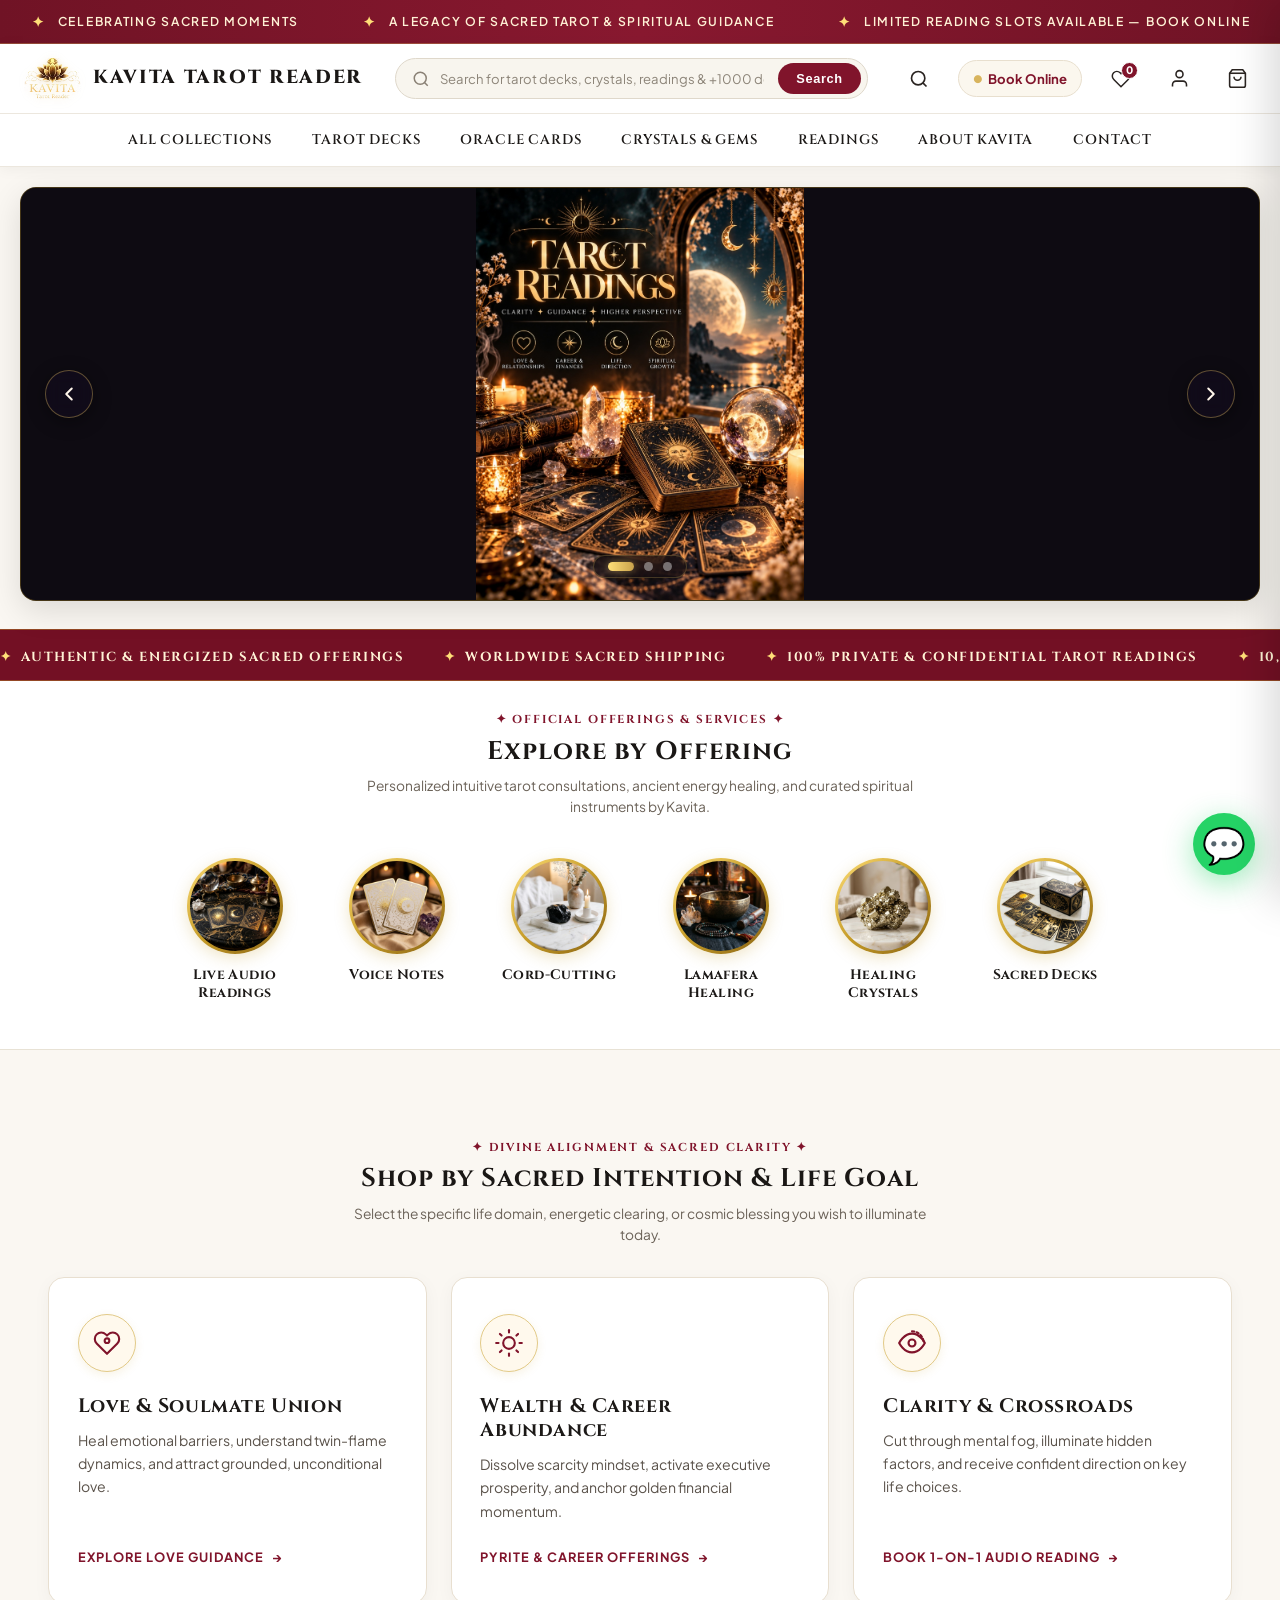
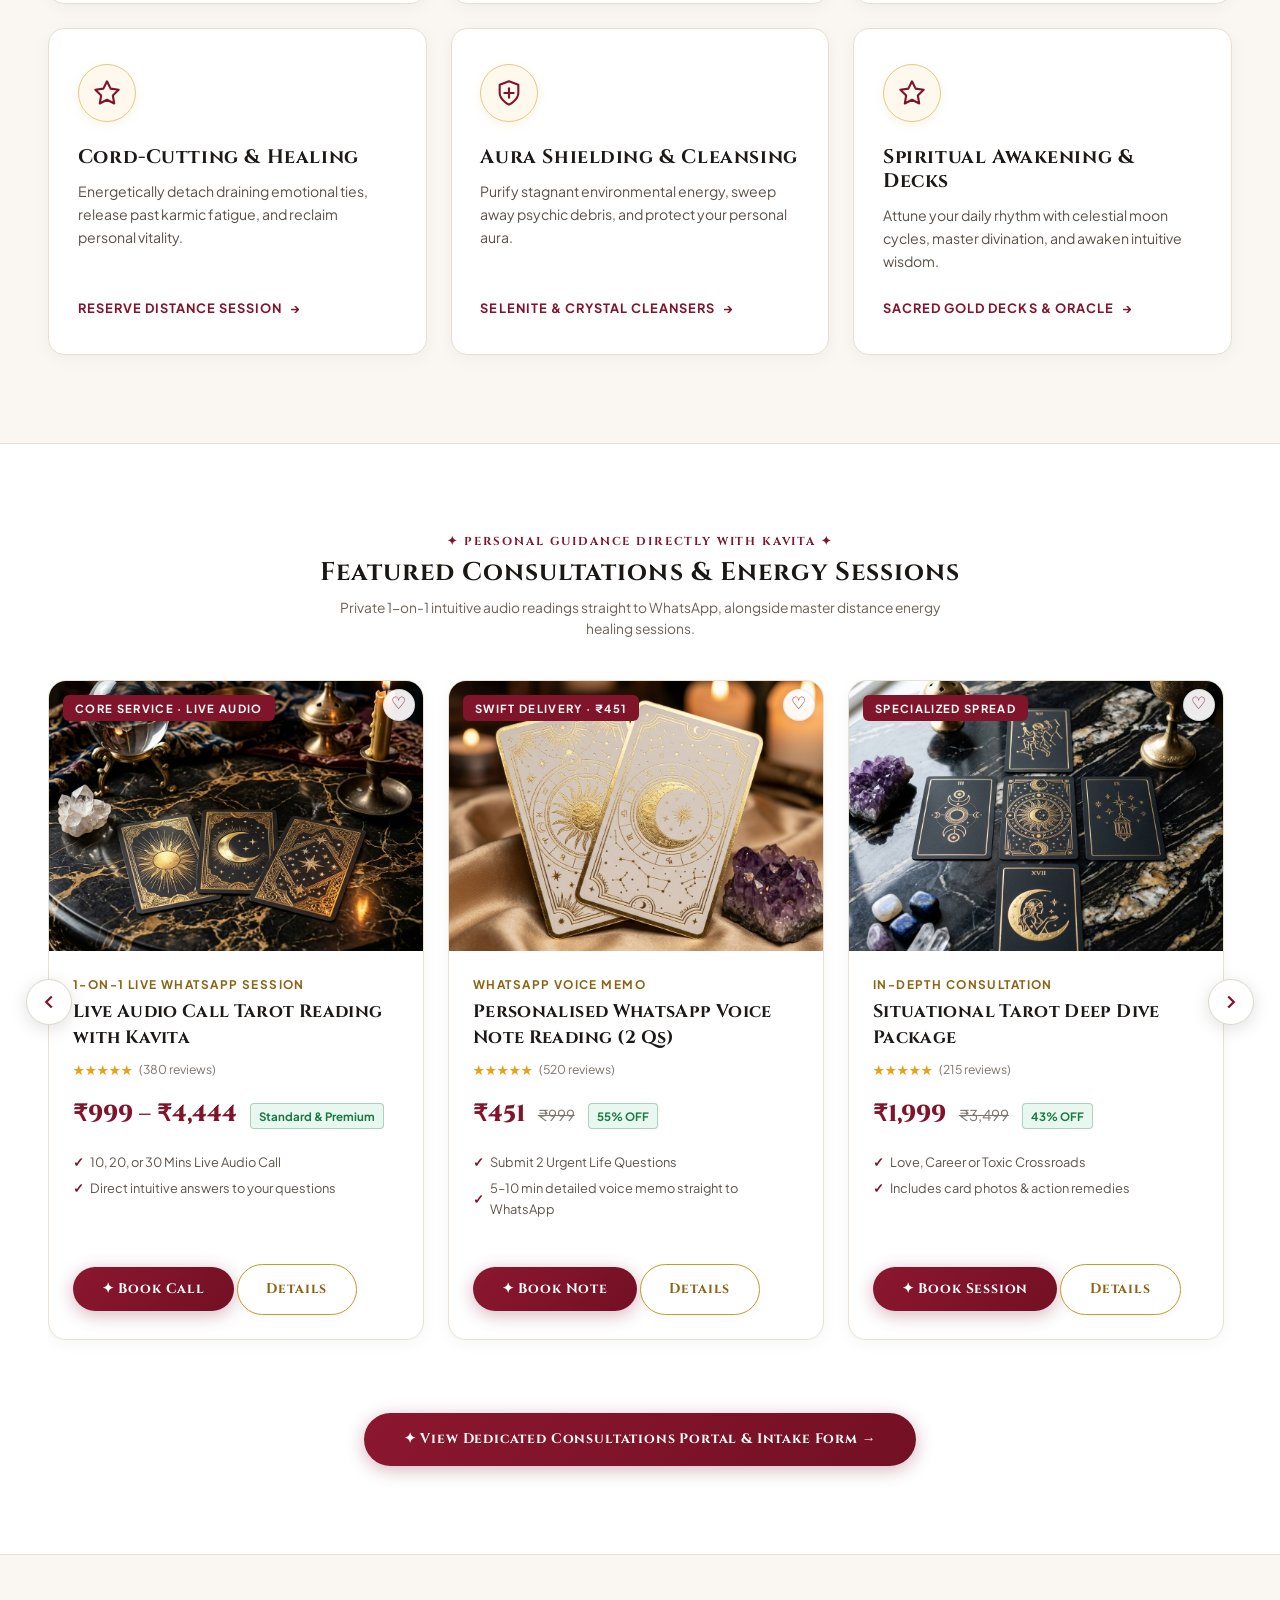
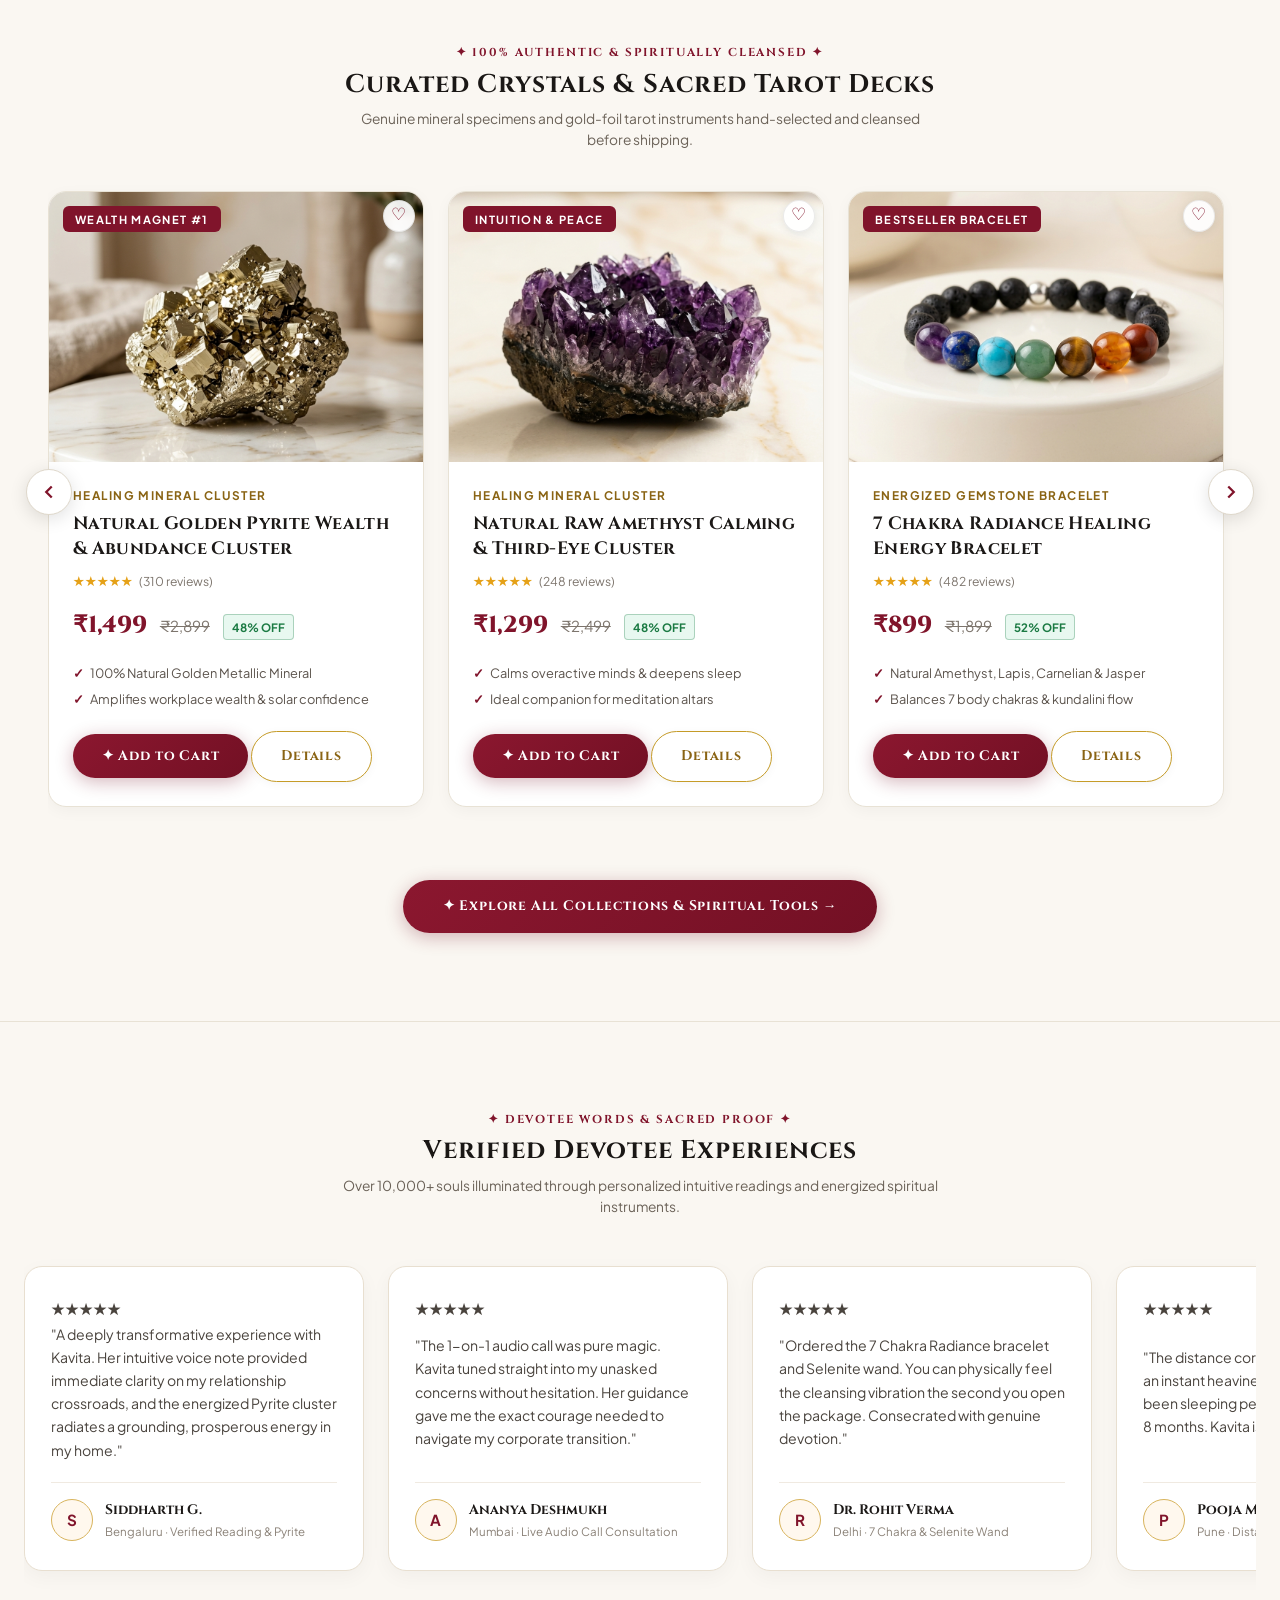
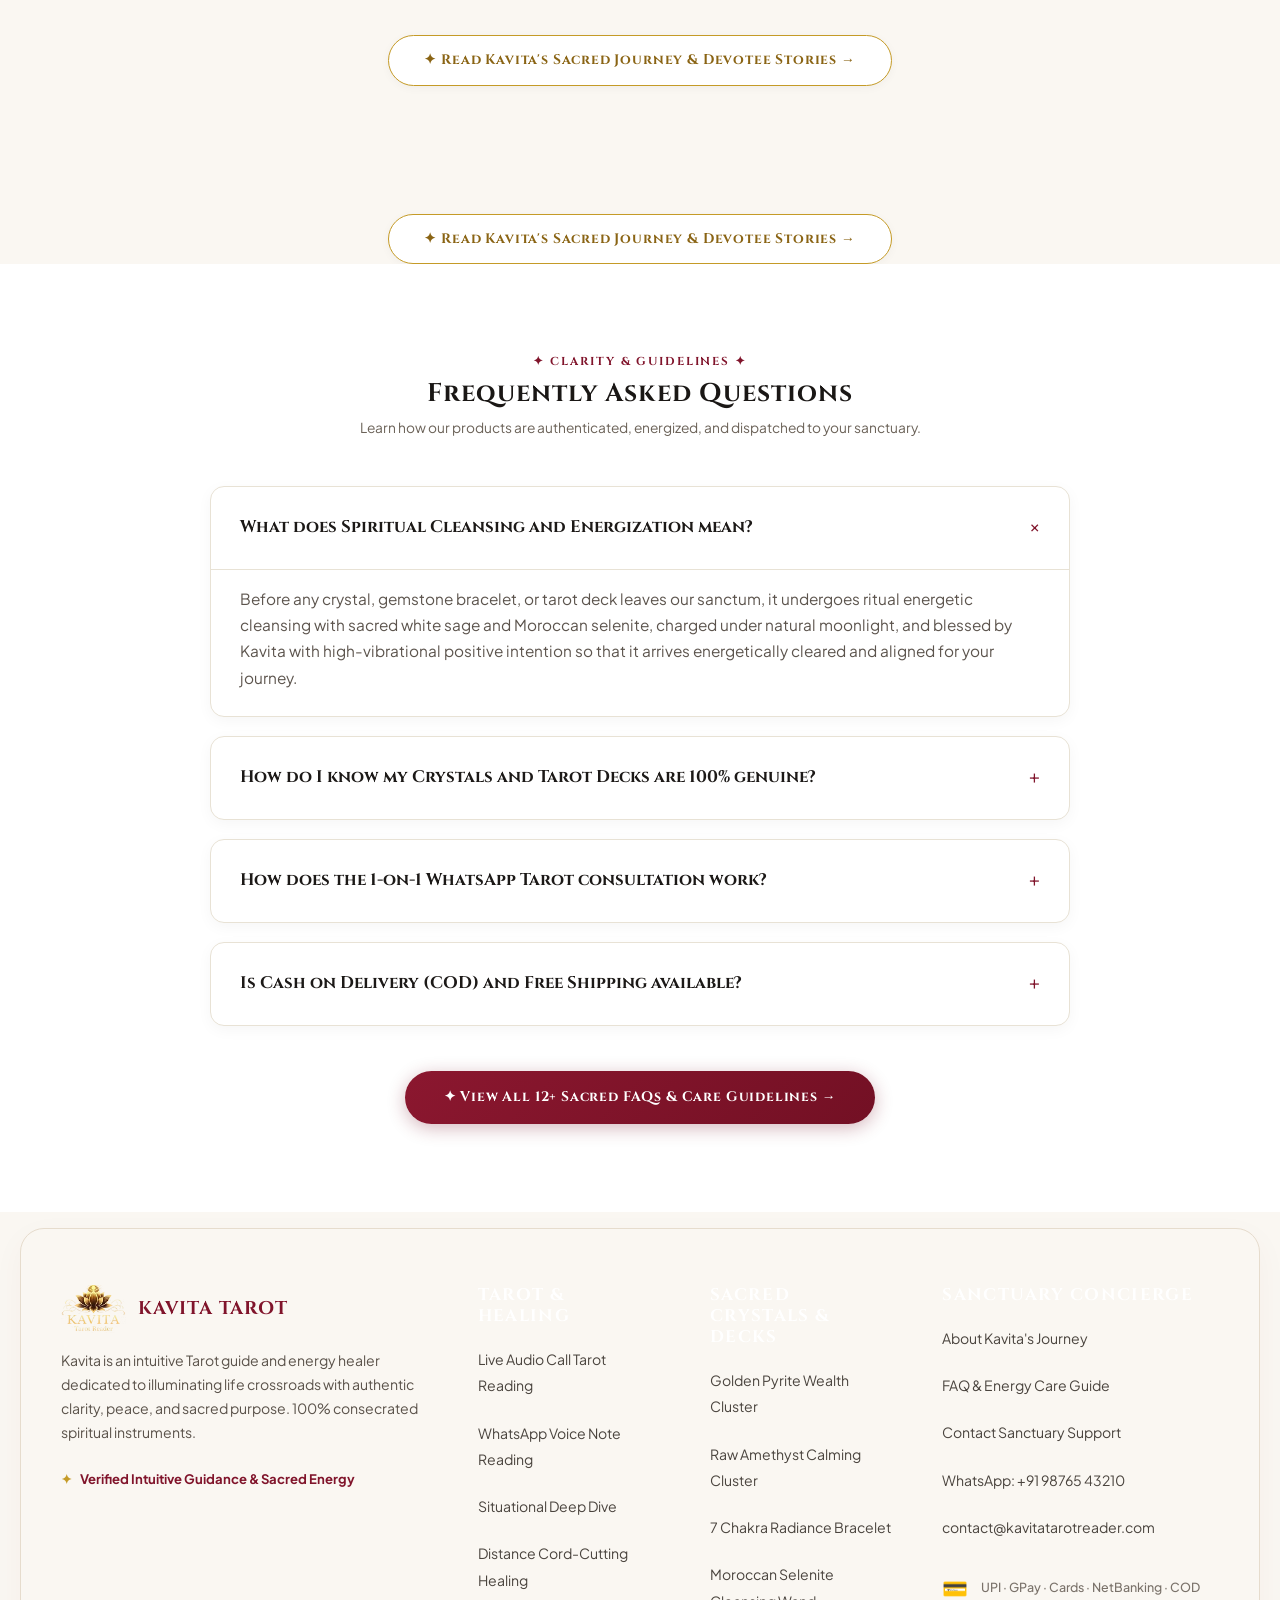
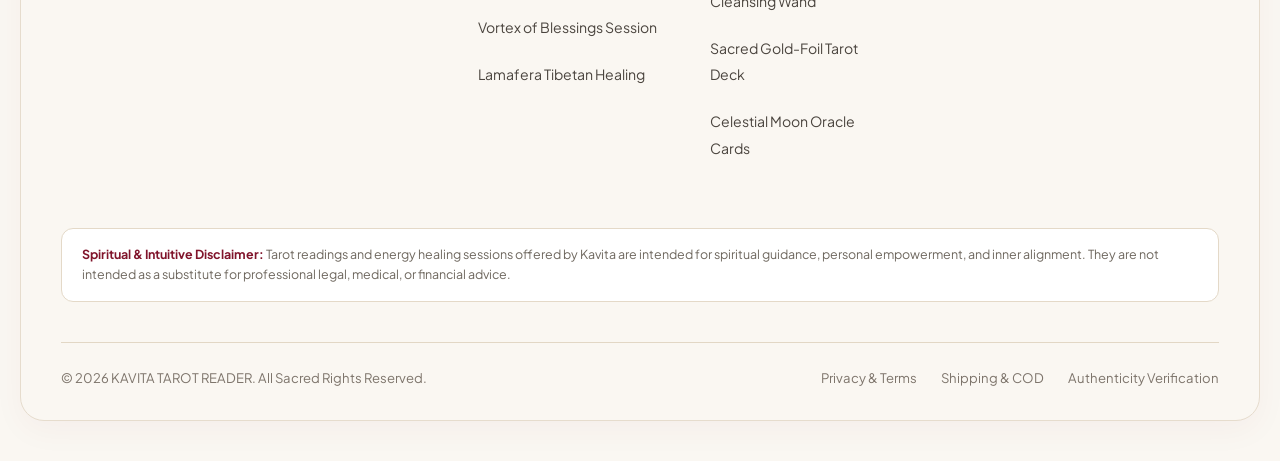
==== index.html @ cd9c0aeb "Mobile header logo only, 2-column cards, circular categories, small headings, ice effect, live tunne" ====
<!doctype html>
<html lang="en">
<head>
  <meta charset="utf-8">
  <meta name="viewport" content="width=device-width, initial-scale=1">
  <title>KAVITA TAROT READER — Sacred Tarot, Intuitive Guidance & Energy Healing</title>
  
  <!-- Fonts: Cinzel & Plus Jakarta Sans -->
  <link rel="preconnect" href="https://fonts.googleapis.com">
  <link rel="preconnect" href="https://fonts.gstatic.com" crossorigin>
  <link href="https://fonts.googleapis.com/css2?family=Cinzel:wght@400;600;700;900&family=Plus+Jakarta+Sans:wght@300;400;500;600;700&display=swap" rel="stylesheet">

  <!-- Shared Store Stylesheet -->
  <link rel="stylesheet" href="assets/vanikabir.css">

  <style>
    /* =========================================================
       LUXURY COLOR PALETTE — KAVITA TAROT READER
       Light, Clean, Warm Ivory / White, Royal Maroon & Sacred Gold
    ========================================================= */
    :root {
      --m-bg-page: #FAF7F2;          /* Warm Sacred Ivory */
      --m-bg-alt: #FFFFFF;           /* Pure Crisp White */
      --m-card-bg: #FFFFFF;          /* Pure White Cards */
      --m-card-inner: #FBF9F5;       /* Soft Sand Tint */
      --m-border: #E8E2D5;           /* Delicate Warm Border */
      --m-border-gold: #D4AF37;      /* Sacred Gold Border */
      --m-text-dark: #1C1917;        /* Obsidian / Charcoal Headings */
      --m-text-body: #4A443E;        /* Warm Dark Gray Body */
      --m-text-muted: #7D756D;       /* Soft Taupe Muted */
      --m-gold: #C59B27;             /* Burnished Vedic Gold */
      --m-gold-light: #FFDF78;       /* Luminous Gold */
      --m-gold-dark: #8A6414;        /* Deep Gold Ochre */
      --m-gold-glow: rgba(197, 155, 39, 0.25);
      --m-maroon: #80142B;           /* Sacred Royal Maroon */
      --m-maroon-dark: #630E20;      /* Deep Temple Crimson */
      --m-saffron: #D35400;          /* Auspicious Saffron */
      --m-green: #1B7A43;            /* Certified Green */
      --m-shadow-sm: 0 4px 15px rgba(0, 0, 0, 0.04);
      --m-shadow-md: 0 8px 25px rgba(0, 0, 0, 0.08);
      --m-shadow-lg: 0 16px 40px rgba(0, 0, 0, 0.12);
      --font-heading: 'Cinzel', serif;
      --font-body: 'Plus Jakarta Sans', -apple-system, BlinkMacSystemFont, sans-serif;
    }

    *, *::before, *::after {
      box-sizing: border-box;
      margin: 0;
      padding: 0;
    }

    html {
      scroll-behavior: smooth;
    }

    body {
      background-color: var(--m-bg-page);
      color: var(--m-text-body);
      font-family: var(--font-body);
      line-height: 1.65;
      overflow-x: hidden;
      -webkit-font-smoothing: antialiased;
    }

    a {
      color: inherit;
      text-decoration: none;
      transition: all 0.25s ease;
    }

    h1, h2, h3, h4, h5, h6 {
      font-family: var(--font-heading);
      letter-spacing: 0.02em;
      font-weight: 700;
      color: var(--m-text-dark);
      line-height: 1.25;
    }

    .container {
      max-width: 1280px;
      margin: 0 auto;
      padding: 0 1.5rem;
    }

    /* =========================================================
       1. KAVITA TOP MARQUEE TICKER (ROYAL TEMPLE MAROON)
    ========================================================= */
    .marquee-strip {
      background: linear-gradient(90deg, #731024, #8B172F, #731024);
      border-bottom: 1px solid rgba(255, 223, 120, 0.3);
      padding: 0.65rem 0;
      overflow: hidden;
      white-space: nowrap;
      position: relative;
      font-size: 0.78rem;
      letter-spacing: 0.12em;
      text-transform: uppercase;
      color: #FFF3D6;
      font-weight: 600;
    }

    .marquee-track {
      display: inline-flex;
      animation: marqueeScroll 32s linear infinite;
    }

    .marquee-track:hover {
      animation-play-state: paused;
    }

    .marquee-item {
      display: inline-flex;
      align-items: center;
      gap: 0.65rem;
      padding: 0 2rem;
    }

    .marquee-item span.bullet {
      color: var(--m-gold-light);
      font-size: 1rem;
    }

    @keyframes marqueeScroll {
      0% { transform: translateX(0); }
      100% { transform: translateX(-50%); }
    }

    /* =========================================================
       2. CLEAN LUXURY HEADER (WHITE WITH GOLD ACCENTS)
    ========================================================= */
    .site-header {
      position: sticky;
      top: 0;
      z-index: 200;
      background: rgba(255, 255, 255, 0.98);
      backdrop-filter: blur(18px);
      -webkit-backdrop-filter: blur(18px);
      border-bottom: 1px solid var(--m-border);
      box-shadow: 0 2px 15px rgba(0, 0, 0, 0.03);
    }

    .header-inner {
      display: flex;
      align-items: center;
      justify-content: space-between;
      padding: 1rem 0;
      gap: 1.5rem;
    }

    .brand-wrap {
      display: flex;
      flex-direction: column;
    }

    .brand {
      display: flex;
      align-items: center;
      gap: 0.65rem;
      font-family: var(--font-heading);
      font-size: 1.6rem;
      font-weight: 800;
      letter-spacing: 0.12em;
      color: var(--m-text-dark);
      line-height: 1;
    }

    .brand-logo-icon {
      color: var(--m-maroon);
      font-size: 1.7rem;
    }

    .brand-tagline {
      font-size: 0.65rem;
      letter-spacing: 0.22em;
      text-transform: uppercase;
      color: var(--m-gold-dark);
      margin-top: 0.25rem;
      font-weight: 700;
    }

    .nav-menu {
      display: flex;
      gap: 1.6rem;
      list-style: none;
      align-items: center;
    }

    .nav-item {
      position: relative;
    }

    .nav-link {
      font-family: var(--font-heading);
      font-size: 0.84rem;
      letter-spacing: 0.06em;
      color: #332E2A;
      padding: 0.6rem 0;
      position: relative;
      font-weight: 600;
      display: inline-flex;
      align-items: center;
      gap: 0.3rem;
    }

    .nav-link::after {
      content: '';
      position: absolute;
      bottom: -2px;
      left: 0;
      width: 0;
      height: 2px;
      background: var(--m-maroon);
      transition: width 0.25s ease;
    }

    .nav-link:hover, .nav-link.active {
      color: var(--m-maroon);
    }

    .nav-link:hover::after, .nav-link.active::after {
      width: 100%;
    }

    /* Multi-level Navigation Dropdowns */
    .nav-dropdown {
      position: absolute;
      top: 100%;
      left: -20px;
      background: #FFFFFF;
      border: 1px solid var(--m-border);
      border-radius: 12px;
      box-shadow: 0 10px 30px rgba(0, 0, 0, 0.1);
      padding: 0.8rem 0;
      min-width: 250px;
      opacity: 0;
      visibility: hidden;
      transform: translateY(10px);
      transition: all 0.25s ease;
      z-index: 350;
      list-style: none;
    }

    .nav-item:hover .nav-dropdown {
      opacity: 1;
      visibility: visible;
      transform: translateY(0);
    }

    .dropdown-link {
      display: block;
      padding: 0.55rem 1.4rem;
      font-size: 0.85rem;
      color: var(--m-text-body);
      font-weight: 600;
      transition: all 0.2s ease;
    }

    .dropdown-link:hover {
      background: #FDF9F3;
      color: var(--m-maroon);
      padding-left: 1.7rem;
    }

    .header-actions {
      display: flex;
      align-items: center;
      gap: 0.9rem;
    }

    .search-pill-btn {
      background: #F4EFE6;
      border: 1px solid var(--m-border);
      border-radius: 999px;
      padding: 0.5rem 1.1rem;
      color: var(--m-text-muted);
      font-size: 0.8rem;
      display: flex;
      align-items: center;
      gap: 0.5rem;
      cursor: pointer;
      transition: all 0.25s ease;
      font-weight: 500;
    }

    .search-pill-btn:hover {
      border-color: var(--m-gold);
      color: var(--m-text-dark);
      background: #FFFBF4;
      box-shadow: 0 2px 10px rgba(0,0,0,0.05);
    }

    .cart-btn {
      background: #FFFDF9;
      border: 1.5px solid var(--m-gold);
      color: var(--m-text-dark);
      padding: 0.5rem 1.15rem;
      border-radius: 999px;
      display: flex;
      align-items: center;
      gap: 0.65rem;
      cursor: pointer;
      font-size: 0.84rem;
      font-family: var(--font-heading);
      font-weight: 700;
      transition: all 0.25s ease;
      box-shadow: 0 2px 8px rgba(0, 0, 0, 0.04);
    }

    .cart-btn:hover {
      background: var(--m-maroon);
      color: #FFFFFF;
      border-color: var(--m-maroon);
      transform: translateY(-1px);
    }

    .cart-btn:hover .cart-badge {
      background: #FFFFFF;
      color: var(--m-maroon);
    }

    .cart-badge {
      background: var(--m-maroon);
      color: #FFFFFF;
      border-radius: 50%;
      width: 20px;
      height: 20px;
      display: inline-flex;
      align-items: center;
      justify-content: center;
      font-weight: 800;
      font-size: 0.72rem;
      transition: all 0.25s ease;
    }

    /* Common Buttons */
    .btn {
      display: inline-flex;
      align-items: center;
      justify-content: center;
      gap: 0.55rem;
      padding: 0.82rem 1.8rem;
      border-radius: 999px;
      font-family: var(--font-heading);
      font-size: 0.86rem;
      font-weight: 700;
      letter-spacing: 0.06em;
      cursor: pointer;
      transition: all 0.3s cubic-bezier(0.16, 1, 0.3, 1);
      border: none;
    }

    .btn-gold {
      background: linear-gradient(135deg, #DFB743 0%, #C59B27 50%, #9E7412 100%);
      color: #FFFFFF;
      border: 1px solid #FFE699;
      box-shadow: 0 4px 18px rgba(197, 155, 39, 0.35);
    }

    .btn-gold:hover {
      transform: translateY(-2px);
      box-shadow: 0 8px 25px rgba(197, 155, 39, 0.55);
      filter: brightness(1.05);
    }

    .btn-maroon {
      background: linear-gradient(135deg, #8B172F 0%, #731024 100%);
      color: #FFFFFF;
      box-shadow: 0 4px 18px rgba(115, 16, 36, 0.3);
    }

    .btn-maroon:hover {
      transform: translateY(-2px);
      box-shadow: 0 8px 25px rgba(115, 16, 36, 0.45);
      filter: brightness(1.08);
    }

    .btn-outline {
      background: #FFFFFF;
      color: var(--m-gold-dark);
      border: 1.5px solid var(--m-gold);
      box-shadow: 0 2px 10px rgba(0, 0, 0, 0.04);
    }

    .btn-outline:hover {
      background: #FFF9EB;
      color: var(--m-maroon);
      border-color: var(--m-maroon);
      transform: translateY(-2px);
    }

    /* =========================================================
       3. HERO BANNER — WARM IVORY & LUMINOUS GOLD
    ========================================================= */
    .hero {
      position: relative;
      padding: 5.5rem 1.5rem 5rem;
      background: radial-gradient(circle at 50% 15%, rgba(212, 175, 55, 0.12) 0%, rgba(250, 247, 242, 0.98) 75%),
                  linear-gradient(180deg, #FFFFFF 0%, #FAF7F2 100%);
      border-bottom: 1px solid var(--m-border);
      text-align: center;
      overflow: hidden;
    }

    .hero-eyebrow {
      display: inline-flex;
      align-items: center;
      gap: 0.6rem;
      padding: 0.45rem 1.4rem;
      border-radius: 999px;
      background: #FFF8EA;
      border: 1px solid var(--m-gold);
      color: var(--m-gold-dark);
      font-size: 0.78rem;
      letter-spacing: 0.18em;
      text-transform: uppercase;
      font-weight: 700;
      margin-bottom: 1.6rem;
      box-shadow: 0 2px 12px rgba(197, 155, 39, 0.15);
    }

    .hero-title {
      font-size: clamp(2.4rem, 5.2vw, 4.2rem);
      line-height: 1.18;
      max-width: 1020px;
      margin: 0 auto 1.3rem;
      color: var(--m-text-dark);
      letter-spacing: -0.01em;
    }

    .hero-title span.gold-gradient {
      background: linear-gradient(135deg, #1C1917 0%, #80142B 60%, #C59B27 100%);
      -webkit-background-clip: text;
      -webkit-text-fill-color: transparent;
    }

    .hero-subtitle {
      font-size: 1.15rem;
      color: #5C544D;
      max-width: 760px;
      margin: 0 auto 2.5rem;
      line-height: 1.7;
      font-weight: 400;
    }

    .hero-ctas {
      display: flex;
      justify-content: center;
      gap: 1.2rem;
      flex-wrap: wrap;
      margin-bottom: 3.5rem;
    }

    /* 4 Pillars of Sacred Trust */
    .hero-trust-grid {
      display: grid;
      grid-template-columns: repeat(auto-fit, minmax(230px, 1fr));
      gap: 1.3rem;
      background: #FFFFFF;
      border: 1px solid var(--m-border);
      border-radius: 18px;
      padding: 1.8rem 2.2rem;
      max-width: 1140px;
      margin: 0 auto;
      box-shadow: var(--m-shadow-sm);
    }

    .trust-card {
      display: flex;
      align-items: center;
      gap: 1rem;
      text-align: left;
    }

    .trust-badge-icon {
      width: 48px;
      height: 48px;
      border-radius: 12px;
      background: #FFF8EA;
      border: 1px solid var(--m-gold);
      display: flex;
      align-items: center;
      justify-content: center;
      font-size: 1.5rem;
      color: var(--m-gold-dark);
      flex-shrink: 0;
    }

    .trust-card h5 {
      font-size: 0.94rem;
      color: var(--m-text-dark);
      margin-bottom: 0.15rem;
      font-weight: 700;
    }

    .trust-card p {
      font-size: 0.78rem;
      color: var(--m-text-muted);
      line-height: 1.35;
    }

    /* =========================================================
       4. KAVITA CIRCULAR CATEGORY NAVIGATION
    ========================================================= */
    .section-wrap {
      padding: 5.5rem 1.5rem;
      position: relative;
    }

    .section-header {
      text-align: center;
      margin-bottom: 3.2rem;
    }

    .section-kicker {
      font-size: 0.8rem;
      letter-spacing: 0.22em;
      color: var(--m-maroon);
      text-transform: uppercase;
      margin-bottom: 0.5rem;
      font-weight: 700;
      display: flex;
      align-items: center;
      justify-content: center;
      gap: 0.6rem;
    }

    .section-title {
      font-size: clamp(1.25rem, 2.2vw, 1.65rem);
      color: var(--m-text-dark);
      margin-bottom: 0.45rem;
      letter-spacing: 0.03em;
    }

    .section-sub {
      color: var(--m-text-muted);
      max-width: 620px;
      margin: 0 auto;
      font-size: 0.88rem;
      line-height: 1.55;
    }

    .categories-circle-row {
      display: flex;
      justify-content: center;
      gap: 2rem;
      flex-wrap: wrap;
      margin-top: 2rem;
    }

    .cat-circle-card {
      display: flex;
      flex-direction: column;
      align-items: center;
      gap: 0.85rem;
      cursor: pointer;
      width: 135px;
      text-align: center;
      transition: transform 0.3s cubic-bezier(0.16, 1, 0.3, 1);
    }

    .cat-circle-card:hover {
      transform: translateY(-6px);
    }

    .cat-circle-avatar-wrap {
      width: 96px;
      height: 96px;
      border-radius: 50%;
      padding: 3px;
      background: linear-gradient(135deg, #FFDF78, #C59B27, #8A6414);
      box-shadow: 0 4px 15px rgba(197, 155, 39, 0.25);
      transition: all 0.35s ease;
    }

    .cat-circle-card:hover .cat-circle-avatar-wrap {
      box-shadow: 0 6px 22px rgba(197, 155, 39, 0.5);
      transform: scale(1.05);
    }

    .cat-circle-img {
      width: 100%;
      height: 100%;
      border-radius: 50%;
      object-fit: cover;
      background: #F4EFE6;
      display: block;
    }

    .cat-circle-name {
      font-family: var(--font-heading);
      font-size: 0.86rem;
      font-weight: 700;
      color: var(--m-text-dark);
      letter-spacing: 0.03em;
      line-height: 1.3;
    }

    /* =========================================================
       5. KAVITA SACRED INTENTIONS & LIFE GUIDANCE
    ========================================================= */
    .concerns-grid {
      display: grid;
      grid-template-columns: repeat(auto-fit, minmax(185px, 1fr));
      gap: 1.3rem;
      margin-top: 2.5rem;
    }

    .concern-card {
      background: #FFFFFF;
      border: 1px solid var(--m-border);
      border-radius: 18px;
      padding: 1.8rem 1.2rem;
      text-align: center;
      cursor: pointer;
      transition: all 0.35s cubic-bezier(0.16, 1, 0.3, 1);
      position: relative;
      overflow: hidden;
      box-shadow: var(--m-shadow-sm);
    }

    .concern-card:hover {
      transform: translateY(-6px);
      border-color: var(--m-gold);
      box-shadow: 0 10px 25px rgba(197, 155, 39, 0.2);
      background: #FFFDF9;
    }

    .concern-icon {
      font-size: 2.4rem;
      margin-bottom: 0.8rem;
    }

    .concern-title {
      font-family: var(--font-heading);
      font-size: 1.05rem;
      color: var(--m-text-dark);
      margin-bottom: 0.35rem;
      font-weight: 700;
    }

    .concern-tagline {
      font-size: 0.74rem;
      color: var(--m-gold-dark);
      text-transform: uppercase;
      letter-spacing: 0.08em;
      line-height: 1.4;
      font-weight: 600;
    }

    /* =========================================================
       6. FEATURED 1-ON-1 CONSULTATIONS SLIDER
    ========================================================= */
    .spotlight-banner {
      background: linear-gradient(135deg, #FFFFFF 0%, #FDFBF7 100%);
      border: 2px solid var(--m-gold);
      border-radius: 24px;
      padding: 3.5rem 3rem;
      display: grid;
      grid-template-columns: 1fr 1.1fr;
      gap: 3.5rem;
      align-items: center;
      box-shadow: 0 15px 40px rgba(197, 155, 39, 0.15);
      margin: 4rem auto 0;
      max-width: 1200px;
      position: relative;
      overflow: hidden;
    }

    .spotlight-badge {
      display: inline-block;
      background: var(--m-maroon);
      color: #fff;
      font-weight: 700;
      font-size: 0.75rem;
      letter-spacing: 0.12em;
      text-transform: uppercase;
      padding: 0.35rem 0.95rem;
      border-radius: 4px;
      margin-bottom: 1rem;
    }

    .spotlight-title {
      font-size: clamp(1.8rem, 3.2vw, 2.6rem);
      color: var(--m-text-dark);
      margin-bottom: 1rem;
      line-height: 1.25;
    }

    .spotlight-desc {
      color: #5C544D;
      font-size: 1rem;
      line-height: 1.7;
      margin-bottom: 1.8rem;
    }

    .spotlight-features {
      list-style: none;
      margin-bottom: 2rem;
    }

    .spotlight-features li {
      display: flex;
      align-items: center;
      gap: 0.6rem;
      font-size: 0.92rem;
      color: var(--m-text-dark);
      margin-bottom: 0.5rem;
      font-weight: 500;
    }

    .spotlight-features li span {
      color: var(--m-maroon);
      font-weight: bold;
    }

    .spotlight-price-row {
      display: flex;
      align-items: baseline;
      gap: 1.2rem;
      margin-bottom: 2rem;
    }

    .spotlight-price {
      font-family: var(--font-heading);
      font-size: 2.2rem;
      color: var(--m-maroon);
      font-weight: 800;
    }

    .spotlight-compare {
      text-decoration: line-through;
      color: var(--m-text-muted);
      font-size: 1.2rem;
    }

    .spotlight-save {
      background: #E8F8F0;
      border: 1px solid var(--m-green);
      color: var(--m-green);
      padding: 0.25rem 0.75rem;
      border-radius: 999px;
      font-size: 0.8rem;
      font-weight: 700;
    }

    .spotlight-img-wrap {
      position: relative;
      border-radius: 18px;
      overflow: hidden;
      border: 1px solid var(--m-border);
      box-shadow: var(--m-shadow-md);
      max-height: 440px;
    }

    .spotlight-img {
      width: 100%;
      height: 100%;
      object-fit: cover;
      display: block;
      transition: transform 0.6s ease;
    }

    .spotlight-banner:hover .spotlight-img {
      transform: scale(1.04);
    }

    /* =========================================================
       7. CURATED CRYSTALS & DECKS SLIDER
    ========================================================= */
    .filter-tab-bar {
      display: flex;
      justify-content: center;
      gap: 0.85rem;
      flex-wrap: wrap;
      margin-bottom: 3rem;
    }

    .filter-pill {
      background: #FFFFFF;
      border: 1px solid var(--m-border);
      padding: 0.55rem 1.4rem;
      border-radius: 999px;
      color: #5C544D;
      font-family: var(--font-heading);
      font-size: 0.84rem;
      font-weight: 700;
      cursor: pointer;
      transition: all 0.25s ease;
      box-shadow: 0 2px 8px rgba(0, 0, 0, 0.03);
    }

    .filter-pill.active, .filter-pill:hover {
      background: var(--m-maroon);
      color: #FFFFFF;
      border-color: var(--m-maroon);
      box-shadow: 0 4px 15px rgba(115, 16, 36, 0.25);
    }

    .products-grid {
      display: grid;
      grid-template-columns: repeat(auto-fill, minmax(280px, 1fr));
      gap: 2.2rem;
    }

    .product-card {
      background: #FFFFFF;
      border: 1px solid var(--m-border);
      border-radius: 18px;
      overflow: hidden;
      display: flex;
      flex-direction: column;
      justify-content: space-between;
      transition: all 0.35s cubic-bezier(0.16, 1, 0.3, 1);
      position: relative;
      box-shadow: var(--m-shadow-sm);
    }

    .product-card:hover {
      transform: translateY(-7px);
      border-color: var(--m-gold);
      box-shadow: 0 15px 35px rgba(0, 0, 0, 0.09);
    }

    .product-media {
      height: 270px;
      position: relative;
      overflow: hidden;
      background: #F7F4EE;
    }

    .product-img {
      width: 100%;
      height: 100%;
      object-fit: cover;
      display: block;
      transition: transform 0.6s cubic-bezier(0.16, 1, 0.3, 1);
    }

    .product-card:hover .product-img {
      transform: scale(1.07);
    }

    .product-badge-flag {
      position: absolute;
      top: 14px;
      left: 14px;
      background: var(--m-maroon);
      color: #FFFFFF;
      padding: 0.25rem 0.75rem;
      border-radius: 6px;
      font-size: 0.7rem;
      letter-spacing: 0.12em;
      text-transform: uppercase;
      font-weight: 700;
      z-index: 2;
    }

    .product-quick-view-btn {
      position: absolute;
      bottom: -45px;
      left: 50%;
      transform: translateX(-50%);
      background: #FFFFFF;
      border: 1px solid var(--m-border);
      color: var(--m-text-dark);
      padding: 0.45rem 1.1rem;
      border-radius: 999px;
      font-size: 0.78rem;
      font-family: var(--font-heading);
      letter-spacing: 0.06em;
      font-weight: 700;
      cursor: pointer;
      transition: all 0.3s ease;
      white-space: nowrap;
      z-index: 2;
      box-shadow: 0 4px 15px rgba(0, 0, 0, 0.1);
    }

    .product-card:hover .product-quick-view-btn {
      bottom: 15px;
    }

    .product-quick-view-btn:hover {
      background: var(--m-maroon);
      color: #FFFFFF;
      border-color: var(--m-maroon);
    }

    .product-info-wrap {
      padding: 1.5rem;
      flex: 1;
      display: flex;
      flex-direction: column;
      justify-content: space-between;
    }

    .product-category-sub {
      font-size: 0.74rem;
      color: var(--m-gold-dark);
      letter-spacing: 0.12em;
      text-transform: uppercase;
      margin-bottom: 0.4rem;
      font-weight: 700;
    }

    .product-title {
      font-size: 1.12rem;
      color: var(--m-text-dark);
      margin-bottom: 0.5rem;
      font-weight: 700;
      line-height: 1.4;
    }

    .product-reviews-stars {
      display: flex;
      align-items: center;
      gap: 0.4rem;
      font-size: 0.82rem;
      color: #E5A118;
      margin-bottom: 0.9rem;
    }

    .product-reviews-count {
      color: var(--m-text-muted);
      font-size: 0.76rem;
    }

    .product-pricing-row {
      display: flex;
      align-items: baseline;
      gap: 0.8rem;
      margin-bottom: 1.2rem;
    }

    .current-price {
      font-family: var(--font-heading);
      font-size: 1.45rem;
      color: var(--m-maroon);
      font-weight: 800;
    }

    .compare-price {
      text-decoration: line-through;
      color: var(--m-text-muted);
      font-size: 0.94rem;
    }

    .discount-pill {
      background: #E8F8F0;
      border: 1px solid rgba(27, 122, 67, 0.3);
      color: var(--m-green);
      font-size: 0.72rem;
      font-weight: 700;
      padding: 0.15rem 0.5rem;
      border-radius: 4px;
    }

    .product-features-bullet {
      font-size: 0.8rem;
      color: #5C544D;
      margin-bottom: 1.3rem;
      display: flex;
      flex-direction: column;
      gap: 0.3rem;
    }

    .product-features-bullet span {
      display: inline-flex;
      align-items: center;
      gap: 0.4rem;
    }

    .product-features-bullet span::before {
      content: '✓';
      color: var(--m-maroon);
      font-weight: bold;
    }

    /* =========================================================
       8. KAVITA TAROT & ASTROLOGY CONSULTATIONS
    ========================================================= */
    .services-grid {
      display: grid;
      grid-template-columns: repeat(auto-fit, minmax(320px, 1fr));
      gap: 2.2rem;
      margin-top: 3rem;
    }

    .service-card {
      background: #FFFFFF;
      border: 1px solid var(--m-border);
      border-radius: 20px;
      padding: 2.5rem 2.2rem;
      display: flex;
      flex-direction: column;
      justify-content: space-between;
      transition: all 0.35s ease;
      position: relative;
      box-shadow: var(--m-shadow-sm);
    }

    .service-card:hover {
      transform: translateY(-6px);
      border-color: var(--m-gold);
      box-shadow: 0 15px 35px rgba(197, 155, 39, 0.15);
    }

    .service-badge {
      display: inline-block;
      font-size: 0.74rem;
      color: var(--m-maroon);
      letter-spacing: 0.14em;
      text-transform: uppercase;
      font-weight: 700;
      margin-bottom: 0.6rem;
    }

    .service-title {
      font-size: 1.55rem;
      color: var(--m-text-dark);
      margin-bottom: 0.8rem;
    }

    .service-desc {
      color: #5C544D;
      font-size: 0.95rem;
      line-height: 1.65;
      margin-bottom: 1.6rem;
    }

    .tier-toggle-box {
      display: flex;
      background: #F4EFE6;
      border-radius: 999px;
      padding: 0.3rem;
      border: 1px solid var(--m-border);
      margin-bottom: 1.4rem;
    }

    .tier-btn {
      flex: 1;
      background: transparent;
      border: none;
      color: #6E665E;
      font-family: var(--font-heading);
      font-size: 0.78rem;
      font-weight: 700;
      padding: 0.5rem;
      border-radius: 999px;
      cursor: pointer;
      text-align: center;
      transition: all 0.25s ease;
    }

    .tier-btn.active {
      background: var(--m-maroon);
      color: #FFFFFF;
    }

    .rates-box {
      background: #FDFBF7;
      border: 1px solid var(--m-border);
      border-radius: 12px;
      padding: 1.2rem;
      margin-bottom: 1.8rem;
    }

    .rate-row {
      display: flex;
      justify-content: space-between;
      align-items: center;
      font-size: 0.95rem;
      padding: 0.55rem 0;
      border-bottom: 1px solid #EBE5DA;
    }

    .rate-row:last-child {
      border-bottom: none;
    }

    .rate-price {
      color: var(--m-maroon);
      font-family: var(--font-heading);
      font-weight: 700;
      font-size: 1.2rem;
    }

    /* =========================================================
       9. INTERACTIVE 3D TAROT ORACLE READING
    ========================================================= */
    .tarot-stage {
      display: flex;
      justify-content: center;
      gap: 2.2rem;
      flex-wrap: wrap;
      margin: 3rem 0;
      min-height: 380px;
    }

    .card-slot {
      display: flex;
      flex-direction: column;
      align-items: center;
    }

    .slot-label {
      font-family: var(--font-heading);
      font-size: 0.88rem;
      color: var(--m-maroon);
      letter-spacing: 0.14em;
      text-transform: uppercase;
      margin-bottom: 0.85rem;
      font-weight: 700;
    }

    .card-container {
      width: 220px;
      height: 360px;
      perspective: 1200px;
      cursor: pointer;
    }

    .card {
      width: 100%;
      height: 100%;
      position: relative;
      transform-style: preserve-3d;
      transition: transform 0.85s cubic-bezier(0.175, 0.885, 0.32, 1.275);
      border-radius: 16px;
    }

    .card.flipped {
      transform: rotateY(180deg);
    }

    .card.flipped.reversed {
      transform: rotateY(180deg) rotateZ(180deg);
    }

    .card-face {
      position: absolute;
      inset: 0;
      backface-visibility: hidden;
      border-radius: 16px;
      border: 2px solid var(--m-gold);
    }

    /* Card Back: Deep Sacred Indigo/Maroon with Gold Foil Star */
    .card-back {
      background: radial-gradient(circle at 50% 50%, #2A173B 0%, #150920 100%);
      display: flex;
      flex-direction: column;
      align-items: center;
      justify-content: center;
      box-shadow: 0 10px 25px rgba(0, 0, 0, 0.3);
      padding: 1.2rem;
    }

    .card-back-symbol {
      font-size: 4.2rem;
      color: #FFDF78;
      animation: pulseGlow 3s infinite ease-in-out;
    }

    @keyframes pulseGlow {
      0%, 100% { transform: scale(1); opacity: 0.85; }
      50% { transform: scale(1.08); opacity: 1; filter: drop-shadow(0 0 18px var(--m-gold-light)); }
    }

    .card-back-hint {
      margin-top: 1.5rem;
      font-family: var(--font-heading);
      font-size: 0.75rem;
      color: #FFF3D6;
      letter-spacing: 0.16em;
      text-transform: uppercase;
      font-weight: 700;
    }

    /* Card Front: Warm Parchment Ivory with Gold Border & Dark Text */
    .card-front {
      transform: rotateY(180deg);
      background: linear-gradient(165deg, #FFFFFF 0%, #FDFBF7 100%);
      padding: 1.4rem;
      display: flex;
      flex-direction: column;
      justify-content: space-between;
      box-shadow: 0 12px 30px rgba(0, 0, 0, 0.15);
    }

    .card-front-header {
      display: flex;
      justify-content: space-between;
      font-size: 0.78rem;
      color: var(--m-gold-dark);
      text-transform: uppercase;
      font-weight: 700;
    }

    .card-front-symbol {
      text-align: center;
      font-size: 4.5rem;
      color: var(--m-maroon);
      margin: auto 0;
    }

    .card-front-title {
      font-size: 1.05rem;
      text-align: center;
      color: var(--m-text-dark);
      margin-bottom: 0.4rem;
      font-weight: 700;
    }

    .card-tag {
      text-align: center;
      font-size: 0.7rem;
      letter-spacing: 0.1em;
      text-transform: uppercase;
      padding: 0.25rem 0.65rem;
      border-radius: 4px;
      display: inline-block;
      margin: 0 auto;
      font-weight: 700;
    }

    .card-tag.upright {
      background: #E8F8F0;
      color: var(--m-green);
      border: 1px solid rgba(27, 122, 67, 0.3);
    }

    .card-tag.reversed {
      background: #FDF2F2;
      color: #D32F2F;
      border: 1px solid rgba(211, 47, 47, 0.3);
    }

    .interpretation-panel {
      background: #FFFFFF;
      border: 2px solid var(--m-gold);
      border-radius: 20px;
      padding: 2.8rem;
      max-width: 1080px;
      margin: 0 auto;
      display: none;
      box-shadow: var(--m-shadow-md);
    }

    .interpretation-grid {
      display: grid;
      grid-template-columns: repeat(auto-fit, minmax(290px, 1fr));
      gap: 2rem;
      margin-bottom: 2.5rem;
    }

    .interp-box {
      background: #FDFBF7;
      border: 1px solid var(--m-border);
      border-top: 3px solid var(--m-maroon);
      border-radius: 12px;
      padding: 1.6rem;
    }

    .interp-box h4 {
      font-size: 1.3rem;
      color: var(--m-text-dark);
      margin-bottom: 0.4rem;
    }

    .interp-keywords {
      color: var(--m-gold-dark);
      font-size: 0.85rem;
      margin-bottom: 0.8rem;
      font-weight: 700;
    }

    .interp-text {
      font-size: 0.94rem;
      color: #5C544D;
      line-height: 1.65;
      margin-bottom: 1.2rem;
    }

    .interp-advice {
      background: #FFF8EA;
      border-left: 3px solid var(--m-gold);
      padding: 0.85rem 1.1rem;
      border-radius: 0 8px 8px 0;
      font-size: 0.88rem;
      color: #664B11;
      font-weight: 500;
    }

    /* =========================================================
       10. DEVOTEE TESTIMONIALS & REVIEWS
    ========================================================= */
    .reviews-grid {
      display: grid;
      grid-template-columns: repeat(auto-fit, minmax(280px, 1fr));
      gap: 2rem;
      margin-top: 3rem;
    }

    .review-card {
      background: #FFFFFF;
      border: 1px solid var(--m-border);
      border-radius: 18px;
      padding: 2.2rem 1.8rem;
      position: relative;
      display: flex;
      flex-direction: column;
      justify-content: space-between;
      transition: all 0.3s ease;
      box-shadow: var(--m-shadow-sm);
    }

    .review-card:hover {
      transform: translateY(-5px);
      border-color: var(--m-gold);
      box-shadow: var(--m-shadow-md);
    }

    .review-stars {
      color: #E5A118;
      font-size: 1.15rem;
      margin-bottom: 1rem;
    }

    .review-text {
      color: #5C544D;
      font-size: 0.95rem;
      line-height: 1.7;
      margin-bottom: 1.5rem;
      font-style: italic;
    }

    .review-author {
      display: flex;
      align-items: center;
      gap: 0.9rem;
      border-top: 1px solid var(--m-border);
      padding-top: 1.2rem;
    }

    .review-avatar {
      width: 44px;
      height: 44px;
      border-radius: 50%;
      background: var(--m-maroon);
      color: #FFFFFF;
      display: flex;
      align-items: center;
      justify-content: center;
      font-weight: 800;
      font-size: 1.1rem;
      font-family: var(--font-heading);
    }

    .review-author-name {
      font-size: 0.95rem;
      color: var(--m-text-dark);
      font-weight: 700;
    }

    .review-author-loc {
      font-size: 0.78rem;
      color: var(--m-text-muted);
    }

    .verified-buyer-pill {
      display: inline-flex;
      align-items: center;
      gap: 0.3rem;
      color: var(--m-green);
      font-size: 0.74rem;
      font-weight: 700;
      margin-top: 0.2rem;
    }

    /* =========================================================
       11. VEDIC FAQ SECTION
    ========================================================= */
    .faq-container {
      max-width: 860px;
      margin: 3rem auto 0;
    }

    .faq-item {
      background: #FFFFFF;
      border: 1px solid var(--m-border);
      border-radius: 14px;
      margin-bottom: 1.2rem;
      overflow: hidden;
      transition: all 0.3s ease;
      box-shadow: var(--m-shadow-sm);
    }

    .faq-item:hover {
      border-color: var(--m-gold);
    }

    .faq-question {
      padding: 1.4rem 1.8rem;
      display: flex;
      justify-content: space-between;
      align-items: center;
      cursor: pointer;
      font-family: var(--font-heading);
      font-size: 1.05rem;
      color: var(--m-text-dark);
      font-weight: 700;
    }

    .faq-toggle-icon {
      color: var(--m-maroon);
      font-size: 1.4rem;
      font-weight: bold;
      transition: transform 0.3s ease;
    }

    .faq-item.active .faq-toggle-icon {
      transform: rotate(45deg);
    }

    .faq-answer {
      display: none;
      padding: 0 1.8rem 1.6rem;
      color: #5C544D;
      font-size: 0.96rem;
      line-height: 1.7;
      border-top: 1px solid var(--m-border);
      padding-top: 1rem;
    }

    .faq-item.active .faq-answer {
      display: block;
    }

    /* =========================================================
       12. CART DRAWER & OVERLAYS
    ========================================================= */
    .cart-drawer-overlay {
      position: fixed;
      inset: 0;
      background: rgba(0, 0, 0, 0.6);
      backdrop-filter: blur(4px);
      z-index: 1000;
      opacity: 0;
      pointer-events: none;
      transition: opacity 0.35s ease;
    }

    .cart-drawer-overlay.active {
      opacity: 1;
      pointer-events: auto;
    }

    .cart-drawer {
      position: fixed;
      top: 0;
      right: -460px;
      width: 100%;
      max-width: 460px;
      height: 100%;
      background: #FFFFFF;
      border-left: 2px solid var(--m-maroon);
      z-index: 1001;
      display: flex;
      flex-direction: column;
      box-shadow: -10px 0 40px rgba(0, 0, 0, 0.15);
      transition: right 0.4s cubic-bezier(0.16, 1, 0.3, 1);
    }

    .cart-drawer.active {
      right: 0;
    }

    .cart-header {
      padding: 1.6rem;
      border-bottom: 1px solid var(--m-border);
      display: flex;
      justify-content: space-between;
      align-items: center;
      background: #FDFBF7;
    }

    .cart-progress-bar-wrap {
      padding: 0.9rem 1.6rem;
      background: #FFF8EA;
      border-bottom: 1px solid rgba(197, 155, 39, 0.25);
      font-size: 0.8rem;
      color: #7A5710;
      text-align: center;
      font-weight: 600;
    }

    .cart-progress-bar {
      height: 6px;
      background: #E8E2D5;
      border-radius: 999px;
      margin-top: 0.5rem;
      overflow: hidden;
    }

    .cart-progress-fill {
      height: 100%;
      background: linear-gradient(90deg, #C59B27, #1B7A43);
      width: 100%;
      border-radius: 999px;
      transition: width 0.3s ease;
    }

    .cart-body {
      flex: 1;
      overflow-y: auto;
      padding: 1.6rem;
    }

    .cart-item-row {
      display: flex;
      gap: 1.2rem;
      padding: 1.2rem 0;
      border-bottom: 1px solid var(--m-border);
      align-items: center;
    }

    .cart-item-img {
      width: 70px;
      height: 70px;
      border-radius: 10px;
      object-fit: cover;
      border: 1px solid var(--m-border);
      flex-shrink: 0;
    }

    .cart-item-info {
      flex: 1;
    }

    .cart-item-title {
      font-size: 0.94rem;
      color: var(--m-text-dark);
      font-weight: 700;
      margin-bottom: 0.25rem;
    }

    .cart-item-price {
      font-size: 0.98rem;
      color: var(--m-maroon);
      font-family: var(--font-heading);
      font-weight: 700;
    }

    .cart-qty-ctrl {
      display: flex;
      align-items: center;
      gap: 0.6rem;
      margin-top: 0.5rem;
    }

    .qty-btn {
      width: 24px;
      height: 24px;
      border-radius: 50%;
      background: #F4EFE6;
      border: 1px solid var(--m-border);
      color: var(--m-text-dark);
      cursor: pointer;
      display: flex;
      align-items: center;
      justify-content: center;
      font-size: 0.9rem;
      font-weight: bold;
    }

    .qty-btn:hover {
      background: var(--m-maroon);
      color: #FFFFFF;
      border-color: var(--m-maroon);
    }

    .cart-footer {
      padding: 1.6rem;
      border-top: 1px solid var(--m-border);
      background: #FDFBF7;
    }

    .cart-subtotal-row {
      display: flex;
      justify-content: space-between;
      font-size: 1.2rem;
      font-family: var(--font-heading);
      font-weight: 800;
      color: var(--m-text-dark);
      margin-bottom: 1.2rem;
    }

    /* Floating WhatsApp Button */
    .whatsapp-float {
      position: fixed;
      bottom: 25px;
      right: 25px;
      background: #25D366;
      color: #fff;
      border-radius: 50%;
      width: 62px;
      height: 62px;
      display: flex;
      align-items: center;
      justify-content: center;
      font-size: 2.2rem;
      box-shadow: 0 8px 30px rgba(37, 211, 102, 0.45);
      z-index: 999;
      transition: all 0.3s cubic-bezier(0.16, 1, 0.3, 1);
    }

    .whatsapp-float:hover {
      transform: scale(1.12);
      box-shadow: 0 10px 35px rgba(37, 211, 102, 0.7);
    }

    /* Modal Popups (Quick View & Booking Intake) */
    .modal-overlay {
      position: fixed;
      inset: 0;
      background: rgba(0, 0, 0, 0.65);
      backdrop-filter: blur(6px);
      z-index: 1002;
      display: none;
      align-items: center;
      justify-content: center;
      padding: 1.5rem;
    }

    .modal-overlay.active {
      display: flex;
    }

    .modal-card {
      background: #FFFFFF;
      border: 2px solid var(--m-gold);
      border-radius: 20px;
      max-width: 620px;
      width: 100%;
      max-height: 90vh;
      overflow-y: auto;
      padding: 2.5rem;
      position: relative;
      box-shadow: 0 20px 50px rgba(0,0,0,0.2);
    }

    .modal-close {
      position: absolute;
      top: 1.2rem;
      right: 1.5rem;
      background: transparent;
      border: none;
      color: var(--m-text-dark);
      font-size: 1.8rem;
      cursor: pointer;
    }

    .form-group {
      margin-bottom: 1.3rem;
    }

    .form-label {
      display: block;
      font-size: 0.82rem;
      color: var(--m-text-dark);
      text-transform: uppercase;
      letter-spacing: 0.1em;
      margin-bottom: 0.4rem;
      font-weight: 700;
    }

    .form-input, .form-select, .form-textarea {
      width: 100%;
      padding: 0.85rem 1.1rem;
      background: #FAF7F2;
      border: 1px solid var(--m-border);
      border-radius: 8px;
      color: var(--m-text-dark);
      font-family: inherit;
      font-size: 0.95rem;
    }

    .form-input:focus, .form-select:focus, .form-textarea:focus {
      outline: none;
      border-color: var(--m-maroon);
      background: #FFFFFF;
      box-shadow: 0 0 10px rgba(128, 20, 43, 0.15);
    }

    /* Footer: Grounded Deep Slate Charcoal with Warm Gold Highlights */
    .site-footer {
      background: #181419;
      border-top: 1px solid var(--m-border);
      padding: 4.5rem 1.5rem 2.5rem;
      color: #A39D98;
      font-size: 0.9rem;
    }

    .footer-grid {
      display: grid;
      grid-template-columns: 2fr 1fr 1fr 1.5fr;
      gap: 3rem;
      margin-bottom: 3.5rem;
    }

    .footer-col h5 {
      font-size: 1.05rem;
      color: #FFFFFF;
      margin-bottom: 1.2rem;
      letter-spacing: 0.08em;
    }

    .footer-links {
      list-style: none;
    }

    .footer-links li {
      margin-bottom: 0.65rem;
    }

    .footer-links a {
      color: #A39D98;
    }

    .footer-links a:hover {
      color: var(--m-gold-light);
      padding-left: 4px;
    }

    .footer-bottom {
      border-top: 1px solid rgba(255, 255, 255, 0.08);
      padding-top: 2rem;
      display: flex;
      justify-content: space-between;
      align-items: center;
      flex-wrap: wrap;
      gap: 1rem;
      font-size: 0.82rem;
    }

    @media (max-width: 900px) {
      .spotlight-banner { grid-template-columns: 1fr; gap: 2rem; padding: 2rem; }
      .footer-grid { grid-template-columns: 1fr 1fr; }
    }

    @media (max-width: 768px) {
      .nav-menu { display: none; }
      .marquee-strip { font-size: 0.72rem; }
      .card-container { width: 155px; height: 265px; }
      .card-back-symbol { font-size: 2.8rem; }
      .card-front-symbol { font-size: 3rem; }
      .footer-grid { grid-template-columns: 1fr; }
    }
  </style>
</head>
<body>

  <!-- =========================================================
       1. ROYAL MAROON TOP ANNOUNCEMENT TICKER (RAJVIRA STYLE)
  ========================================================= -->
  <div class="kavita-hdr__announcement">
    <div class="kavita-hdr__announcement-track">
      <div class="kavita-hdr__announcement-item"><span class="bullet">✦</span> CELEBRATING SACRED MOMENTS</div>
      <div class="kavita-hdr__announcement-item"><span class="bullet">✦</span> A LEGACY OF SACRED TAROT & SPIRITUAL GUIDANCE</div>
      <div class="kavita-hdr__announcement-item"><span class="bullet">✦</span> LIMITED READING SLOTS AVAILABLE — BOOK ONLINE</div>
      <div class="kavita-hdr__announcement-item"><span class="bullet">✦</span> FREE WORLDWIDE SHIPPING ON SACRED TOOLS OVER ₹999</div>
      <div class="kavita-hdr__announcement-item"><span class="bullet">✦</span> 100% ENERGIZED & SPIRITUALLY CLEANSED</div>
      <div class="kavita-hdr__announcement-item"><span class="bullet">✦</span> CELEBRATING SACRED MOMENTS</div>
      <div class="kavita-hdr__announcement-item"><span class="bullet">✦</span> A LEGACY OF SACRED TAROT & SPIRITUAL GUIDANCE</div>
      <div class="kavita-hdr__announcement-item"><span class="bullet">✦</span> LIMITED READING SLOTS AVAILABLE — BOOK ONLINE</div>
      <div class="kavita-hdr__announcement-item"><span class="bullet">✦</span> FREE WORLDWIDE SHIPPING ON SACRED TOOLS OVER ₹999</div>
      <div class="kavita-hdr__announcement-item"><span class="bullet">✦</span> 100% ENERGIZED & SPIRITUALLY CLEANSED</div>
    </div>
  </div>

  <!-- =========================================================
       2. RAJVIRA 2-TIER LUXURY HEADER
  ========================================================= -->
  <header class="kavita-hdr">
    <!-- Row 1: Brand Logo, Center Pill Search Bar, Quick Utilities & Cart -->
    <div class="kavita-hdr__main">
      <div class="container kavita-hdr__container">
        <!-- Logo (Single-Line Brand Layout) -->
        <div class="kavita-hdr__brand">
          <a href="index.html" class="kavita-hdr__logo-link">
            <img src="assets/kavita-logo-gold.png" alt="Kavita Tarot Reader" class="kavita-hdr__logo-img">
            <span class="kavita-hdr__brand-name">KAVITA TAROT READER</span>
          </a>
        </div>

        <!-- Center Search Bar -->
        <div class="kavita-hdr__search-wrap">
          <form action="collections.html" method="get" class="kavita-hdr__search-form" onsubmit="event.preventDefault(); window.location.href='collections.html?search=' + encodeURIComponent(this.querySelector('input').value);">
            <svg class="kavita-hdr__search-icon" width="18" height="18" viewBox="0 0 24 24" fill="none" stroke="currentColor" stroke-width="2">
              <circle cx="11" cy="11" r="8"></circle>
              <line x1="21" y1="21" x2="16.65" y2="16.65"></line>
            </svg>
            <input
              type="search"
              class="kavita-hdr__search-input"
              placeholder="Search for tarot decks, crystals, readings & +1000 designs..."
              aria-label="Search store"
            >
            <button type="submit" class="kavita-hdr__search-btn">
              Search
            </button>
          </form>
        </div>

        <!-- Utilities & Icons -->
        <div class="kavita-hdr__actions">
          <!-- Mobile Search Trigger Button -->
          <button type="button" class="kavita-hdr__icon-btn kavita-hdr__icon-btn--search-mobile" onclick="openSearchModal()" aria-label="Search Catalog" style="background: none; border: none; cursor: pointer;">
            <svg width="20" height="20" viewBox="0 0 24 24" fill="none" stroke="currentColor" stroke-width="2">
              <circle cx="11" cy="11" r="8"></circle>
              <line x1="21" y1="21" x2="16.65" y2="16.65"></line>
            </svg>
          </button>

          <a href="consultations.html" class="kavita-hdr__util-link">
            <span class="kavita-hdr__util-dot">●</span> Book Online
          </a>

          <!-- Wishlist -->
          <a href="collections.html?wishlist=1" class="kavita-hdr__icon-btn" aria-label="Wishlist">
            <svg width="20" height="20" viewBox="0 0 24 24" fill="none" stroke="currentColor" stroke-width="1.8">
              <path d="M20.84 4.61a5.5 5.5 0 0 0-7.78 0L12 5.67l-1.06-1.06a5.5 5.5 0 0 0-7.78 7.78l1.06 1.06L12 21.23l7.78-7.78 1.06-1.06a5.5 5.5 0 0 0 0-7.78z"></path>
            </svg>
            <span class="kavita-hdr__badge">0</span>
          </a>

          <!-- Account -->
          <a href="contact.html" class="kavita-hdr__icon-btn" aria-label="Account">
            <svg width="21" height="21" viewBox="0 0 24 24" fill="none" stroke="currentColor" stroke-width="1.8">
              <path d="M20 21v-2a4 4 0 0 0-4-4H8a4 4 0 0 0-4 4v2"></path>
              <circle cx="12" cy="7" r="4"></circle>
            </svg>
          </a>

          <!-- Cart -->
          <button class="kavita-hdr__icon-btn kavita-hdr__icon-btn--cart" id="openCartBtn" aria-label="Open Cart" style="background: none; border: none; cursor: pointer;">
            <svg width="21" height="21" viewBox="0 0 24 24" fill="none" stroke="currentColor" stroke-width="1.8">
              <path d="M6 2L3 6v14a2 2 0 0 0 2 2h14a2 2 0 0 0 2-2V6l-3-4z"></path>
              <line x1="3" y1="6" x2="21" y2="6"></line>
              <path d="M16 10a4 4 0 0 1-8 0"></path>
            </svg>
            <span class="kavita-hdr__badge kavita-hdr__badge--cart" id="cartCount">0</span>
          </button>
        </div>
      </div>
    </div>

    <!-- Row 2: Full-Width Horizontal Category Navigation Menu Bar -->
    <nav class="kavita-hdr__nav-bar" aria-label="Category Navigation">
      <div class="container kavita-hdr__container">
        <ul class="kavita-hdr__menu">
          <li class="kavita-hdr__menu-item"><a href="collections.html" class="kavita-hdr__menu-link">All Collections</a></li>
          <li class="kavita-hdr__menu-item"><a href="collections.html?cat=tarot" class="kavita-hdr__menu-link">Tarot Decks</a></li>
          <li class="kavita-hdr__menu-item"><a href="collections.html?cat=oracle" class="kavita-hdr__menu-link">Oracle Cards</a></li>
          <li class="kavita-hdr__menu-item"><a href="collections.html?cat=crystals" class="kavita-hdr__menu-link">Crystals & Gems</a></li>
          <li class="kavita-hdr__menu-item"><a href="consultations.html" class="kavita-hdr__menu-link">Readings</a></li>
          <li class="kavita-hdr__menu-item"><a href="about.html" class="kavita-hdr__menu-link">About Kavita</a></li>
          <li class="kavita-hdr__menu-item"><a href="contact.html" class="kavita-hdr__menu-link">Contact</a></li>
        </ul>
      </div>
    </nav>
  </header>

  <!-- =========================================================
       3. RAJVIRA-STYLE INTERACTIVE BANNER HERO SLIDER (CONTAINED BOX)
       Featuring Desktop & Mobile Banner Pairs (Supplied by Client)
  ========================================================= -->
  <div class="kavita-slider-outer kavita-slider-outer--contained">
    <div class="kavita-slider-container">
      <section class="kavita-slider-wrap" id="kavitaBannerSlider" aria-label="Featured Sacred Banners">
        <div class="kavita-slider" id="sliderTrack">
          <!-- Slide 1: Tarot Readings (Clarity, Guidance, Higher Perspective) -->
          <div class="kavita-slider__slide is-active" data-index="0">
            <a href="consultations.html" class="kavita-slider__link" aria-label="Tarot Readings - Clarity, Guidance, Higher Perspective">
              <picture class="kavita-slider__picture">
                <source media="(max-width: 767px)" srcset="assets/banner-mobile-readings.jpg">
                <img
                  src="assets/banner-desktop-readings-3x1.jpg"
                  alt="Tarot Readings — Clarity, Guidance, Higher Perspective"
                  class="kavita-slider__img"
                  loading="eager"
                  fetchpriority="high"
                  width="1024"
                  height="341"
                >
              </picture>
            </a>
          </div>

          <!-- Slide 2: Sacred Tarot for a Brighter Tomorrow -->
          <div class="kavita-slider__slide" data-index="1">
            <a href="collections.html" class="kavita-slider__link" aria-label="Sacred Tarot for a Brighter Tomorrow — Shop Collection">
              <picture class="kavita-slider__picture">
                <source media="(max-width: 767px)" srcset="assets/banner-1-mobile.jpg">
                <img
                  src="assets/banner-desktop-collection-3x1.jpg"
                  alt="Sacred Tarot for a Brighter Tomorrow"
                  class="kavita-slider__img"
                  loading="lazy"
                  width="1024"
                  height="341"
                >
              </picture>
            </a>
          </div>

          <!-- Slide 3: Let The Cards Reveal Your Guidance -->
          <div class="kavita-slider__slide" data-index="2">
            <a href="consultations.html" class="kavita-slider__link" aria-label="Let The Cards Reveal Your Guidance, Clarity & A Brighter Tomorrow">
              <picture class="kavita-slider__picture">
                <source media="(max-width: 767px)" srcset="assets/banner-2-mobile.jpg">
                <img
                  src="assets/banner-desktop-guidance-3x1.jpg"
                  alt="Let The Cards Reveal Your Guidance, Clarity & A Brighter Tomorrow"
                  class="kavita-slider__img"
                  loading="lazy"
                  width="1024"
                  height="341"
                >
              </picture>
            </a>
          </div>
        </div>

        <!-- Rajvira Floating Navigation Arrows -->
        <button type="button" class="kavita-slider__arrow kavita-slider__arrow--prev" id="sliderPrevBtn" aria-label="Previous Slide">
          <svg width="22" height="22" viewBox="0 0 24 24" fill="none" stroke="currentColor" stroke-width="2.2" stroke-linecap="round" stroke-linejoin="round">
            <polyline points="15 18 9 12 15 6"></polyline>
          </svg>
        </button>
        <button type="button" class="kavita-slider__arrow kavita-slider__arrow--next" id="sliderNextBtn" aria-label="Next Slide">
          <svg width="22" height="22" viewBox="0 0 24 24" fill="none" stroke="currentColor" stroke-width="2.2" stroke-linecap="round" stroke-linejoin="round">
            <polyline points="9 18 15 12 9 6"></polyline>
          </svg>
        </button>

        <!-- Rajvira Pagination Indicator Dots -->
        <div class="kavita-slider__dots" id="sliderDots" role="tablist">
          <button type="button" class="kavita-slider__dot is-active" data-slide="0" aria-label="Go to slide 1" aria-selected="true"></button>
          <button type="button" class="kavita-slider__dot" data-slide="1" aria-label="Go to slide 2" aria-selected="false"></button>
          <button type="button" class="kavita-slider__dot" data-slide="2" aria-label="Go to slide 3" aria-selected="false"></button>
        </div>
      </section>
    </div>
  </div>

  <!-- =========================================================
       4. LUXURY RUNNING MARQUEE TICKER (BELOW SLIDER)
  ========================================================= -->
  <div class="kavita-hero-submarquee" aria-label="Sacred Announcements">
    <div class="kavita-hero-submarquee__track">
      <span><span class="star">✦</span> AUTHENTIC & ENERGIZED SACRED OFFERINGS</span>
      <span><span class="star">✦</span> WORLDWIDE SACRED SHIPPING</span>
      <span><span class="star">✦</span> 100% PRIVATE & CONFIDENTIAL TAROT READINGS</span>
      <span><span class="star">✦</span> 10,000+ SOULS GUIDED TOWARDS CLARITY</span>
      <span><span class="star">✦</span> SACRED REIKI & LAMAFERA ENERGY HEALING</span>
      <span><span class="star">✦</span> SECURE ENCRYPTED CHECKOUT</span>
      <span><span class="star">✦</span> AUTHENTIC & ENERGIZED SACRED OFFERINGS</span>
      <span><span class="star">✦</span> WORLDWIDE SACRED SHIPPING</span>
      <span><span class="star">✦</span> 100% PRIVATE & CONFIDENTIAL TAROT READINGS</span>
      <span><span class="star">✦</span> 10,000+ SOULS GUIDED TOWARDS CLARITY</span>
      <span><span class="star">✦</span> SACRED REIKI & LAMAFERA ENERGY HEALING</span>
      <span><span class="star">✦</span> SECURE ENCRYPTED CHECKOUT</span>
    </div>
  </div>

  <!-- Interactive Slider Script -->
  <script>
    (function() {
      const wrap = document.getElementById('kavitaBannerSlider');
      if (!wrap) return;

      const track = document.getElementById('sliderTrack');
      const slides = wrap.querySelectorAll('.kavita-slider__slide');
      const prevBtn = document.getElementById('sliderPrevBtn');
      const nextBtn = document.getElementById('sliderNextBtn');
      const dots = wrap.querySelectorAll('.kavita-slider__dot');

      if (!track || slides.length === 0) return;

      let currentIndex = 0;
      let timer = null;
      const count = slides.length;
      const speed = 5000;

      function goTo(index) {
        if (index < 0) {
          currentIndex = count - 1;
        } else if (index >= count) {
          currentIndex = 0;
        } else {
          currentIndex = index;
        }

        track.style.transform = 'translateX(-' + (currentIndex * 100) + '%)';

        slides.forEach(function(s, idx) {
          s.classList.toggle('is-active', idx === currentIndex);
        });

        dots.forEach(function(dot, idx) {
          const active = idx === currentIndex;
          dot.classList.toggle('is-active', active);
          dot.setAttribute('aria-selected', active ? 'true' : 'false');
        });
      }

      function next() { goTo(currentIndex + 1); }
      function prev() { goTo(currentIndex - 1); }

      function startAutoplay() {
        stopAutoplay();
        timer = setInterval(next, speed);
      }

      function stopAutoplay() {
        if (timer) {
          clearInterval(timer);
          timer = null;
        }
      }

      if (prevBtn) prevBtn.addEventListener('click', function() { prev(); startAutoplay(); });
      if (nextBtn) nextBtn.addEventListener('click', function() { next(); startAutoplay(); });

      dots.forEach(function(dot) {
        dot.addEventListener('click', function(e) {
          const idx = parseInt(e.currentTarget.getAttribute('data-slide'), 10);
          goTo(idx);
          startAutoplay();
        });
      });

      wrap.addEventListener('mouseenter', stopAutoplay);
      wrap.addEventListener('mouseleave', startAutoplay);

      // Touch Swipe Gesture
      let startX = 0;
      let endX = 0;

      wrap.addEventListener('touchstart', function(e) {
        startX = e.changedTouches[0].screenX;
        stopAutoplay();
      }, { passive: true });

      wrap.addEventListener('touchend', function(e) {
        endX = e.changedTouches[0].screenX;
        const diff = endX - startX;
        if (Math.abs(diff) > 40) {
          if (diff < 0) next();
          else prev();
        }
        startAutoplay();
      }, { passive: true });

      startAutoplay();
    })();
  </script>

  <!-- =========================================================
       4. KAVITA OFFICIAL OFFERINGS (AUTHENTIC CIRCULAR CATEGORIES)
       Full width with small gaps and clean side padding
  ========================================================= -->
  <section id="categories" class="section-wrap categories-section-wrap" style="background: #FFFFFF; border-bottom: 1px solid var(--m-border); padding: 1.8rem 0 2rem;">
    <div style="width: 100%; max-width: 1360px; margin: 0 auto; padding: 0 0.85rem;">
      <div class="section-header" style="margin-bottom: 1.25rem;">
        <div class="section-kicker">✦ Official Offerings & Services ✦</div>
        <h2 class="section-title">Explore by Offering</h2>
        <p class="section-sub">Personalized intuitive tarot consultations, ancient energy healing, and curated spiritual instruments by Kavita.</p>
      </div>

      <div class="categories-circle-row">
        <!-- 1. Live Audio Readings -->
        <a href="consultations.html" class="cat-circle-card">
          <div class="cat-circle-avatar-wrap">
            <img class="cat-circle-img" src="assets/product-live-audio.jpg" alt="Live Audio Consultations">
          </div>
          <div class="cat-circle-name">Live Audio Readings</div>
        </a>

        <!-- 2. WhatsApp Voice Notes -->
        <a href="consultations.html" class="cat-circle-card">
          <div class="cat-circle-avatar-wrap">
            <img class="cat-circle-img" src="assets/product-voice-note.jpg" alt="WhatsApp Voice Note Readings">
          </div>
          <div class="cat-circle-name">Voice Notes</div>
        </a>

        <!-- 3. Cord-Cutting Healing -->
        <a href="consultations.html" class="cat-circle-card">
          <div class="cat-circle-avatar-wrap">
            <img class="cat-circle-img" src="assets/product-cord-cutting.jpg" alt="Distance Cord-Cutting & Healing">
          </div>
          <div class="cat-circle-name">Cord-Cutting</div>
        </a>

        <!-- 4. Tibetan Lamafera -->
        <a href="consultations.html" class="cat-circle-card">
          <div class="cat-circle-avatar-wrap">
            <img class="cat-circle-img" src="assets/product-lamafera.jpg" alt="Tibetan Lamafera Energy Healing">
          </div>
          <div class="cat-circle-name">Lamafera Healing</div>
        </a>

        <!-- 5. Healing Crystals -->
        <a href="collections.html?cat=crystals" class="cat-circle-card">
          <div class="cat-circle-avatar-wrap">
            <img class="cat-circle-img" src="assets/crystal-pyrite.jpg" alt="Healing Crystals">
          </div>
          <div class="cat-circle-name">Healing Crystals</div>
        </a>

        <!-- 6. Sacred Tarot Decks -->
        <a href="collections.html?cat=tarot" class="cat-circle-card">
          <div class="cat-circle-avatar-wrap">
            <img class="cat-circle-img" src="assets/deck-gold-tarot.jpg" alt="Sacred Tarot Decks">
          </div>
          <div class="cat-circle-name">Sacred Decks</div>
        </a>
      </div>
    </div>
  </section>

  <!-- =========================================================
       5. LUXURY "SHOP BY SACRED INTENTION & LIFE GOAL"
       Redesigned with refined 24K Gold SVG Vector Linework
  ========================================================= -->
  <section id="intentions" class="section-wrap" style="background: #FAF7F2; border-bottom: 1px solid var(--m-border);">
    <div class="container">
      <div class="section-header">
        <div class="section-kicker">✦ Divine Alignment & Sacred Clarity ✦</div>
        <h2 class="section-title">Shop by Sacred Intention & Life Goal</h2>
        <p class="section-sub">Select the specific life domain, energetic clearing, or cosmic blessing you wish to illuminate today.</p>
      </div>

      <div class="luxury-intentions-grid">
        <!-- 1. Love & Soulmate Union -->
        <a href="consultations.html" class="luxury-intention-card">
          <div class="luxury-intention-icon-wrap">
            <svg width="28" height="28" viewBox="0 0 24 24" fill="none" stroke="currentColor" stroke-width="1.8" stroke-linecap="round" stroke-linejoin="round">
              <path d="M20.84 4.61a5.5 5.5 0 0 0-7.78 0L12 5.67l-1.06-1.06a5.5 5.5 0 0 0-7.78 7.78l1.06 1.06L12 21.23l7.78-7.78 1.06-1.06a5.5 5.5 0 0 0 0-7.78z"></path>
              <circle cx="12" cy="10" r="2"></circle>
            </svg>
          </div>
          <h3 class="luxury-intention-title">Love & Soulmate Union</h3>
          <p class="luxury-intention-desc">Heal emotional barriers, understand twin-flame dynamics, and attract grounded, unconditional love.</p>
          <div class="luxury-intention-meta">Explore Love Guidance <span>→</span></div>
        </a>

        <!-- 2. Wealth & Career Abundance -->
        <a href="product.html?id=7" class="luxury-intention-card">
          <div class="luxury-intention-icon-wrap">
            <svg width="28" height="28" viewBox="0 0 24 24" fill="none" stroke="currentColor" stroke-width="1.8" stroke-linecap="round" stroke-linejoin="round">
              <circle cx="12" cy="12" r="5"></circle>
              <line x1="12" y1="1" x2="12" y2="3"></line>
              <line x1="12" y1="21" x2="12" y2="23"></line>
              <line x1="4.22" y1="4.22" x2="5.64" y2="5.64"></line>
              <line x1="18.36" y1="18.36" x2="19.78" y2="19.78"></line>
              <line x1="1" y1="12" x2="3" y2="12"></line>
              <line x1="21" y1="12" x2="23" y2="12"></line>
              <line x1="4.22" y1="19.78" x2="5.64" y2="18.36"></line>
              <line x1="18.36" y1="5.64" x2="19.78" y2="4.22"></line>
            </svg>
          </div>
          <h3 class="luxury-intention-title">Wealth & Career Abundance</h3>
          <p class="luxury-intention-desc">Dissolve scarcity mindset, activate executive prosperity, and anchor golden financial momentum.</p>
          <div class="luxury-intention-meta">Pyrite & Career Offerings <span>→</span></div>
        </a>

        <!-- 3. Clarity & Life Decisions -->
        <a href="consultations.html" class="luxury-intention-card">
          <div class="luxury-intention-icon-wrap">
            <svg width="28" height="28" viewBox="0 0 24 24" fill="none" stroke="currentColor" stroke-width="1.8" stroke-linecap="round" stroke-linejoin="round">
              <path d="M1 12s4-8 11-8 11 8 11 8-4 8-11 8-11-8-11-8z"></path>
              <circle cx="12" cy="12" r="3"></circle>
              <path d="M12 2a10 10 0 0 1 10 10" stroke-dasharray="2 2"></path>
            </svg>
          </div>
          <h3 class="luxury-intention-title">Clarity & Crossroads</h3>
          <p class="luxury-intention-desc">Cut through mental fog, illuminate hidden factors, and receive confident direction on key life choices.</p>
          <div class="luxury-intention-meta">Book 1-on-1 Audio Reading <span>→</span></div>
        </a>

        <!-- 4. Cord-Cutting & Emotional Release -->
        <a href="product.html?id=4" class="luxury-intention-card">
          <div class="luxury-intention-icon-wrap">
            <svg width="28" height="28" viewBox="0 0 24 24" fill="none" stroke="currentColor" stroke-width="1.8" stroke-linecap="round" stroke-linejoin="round">
              <path d="M12 2L15.09 8.26L22 9.27L17 14.14L18.18 21.02L12 17.77L5.82 21.02L7 14.14L2 9.27L8.91 8.26L12 2Z"></path>
            </svg>
          </div>
          <h3 class="luxury-intention-title">Cord-Cutting & Healing</h3>
          <p class="luxury-intention-desc">Energetically detach draining emotional ties, release past karmic fatigue, and reclaim personal vitality.</p>
          <div class="luxury-intention-meta">Reserve Distance Session <span>→</span></div>
        </a>

        <!-- 5. Aura Shielding & Purification -->
        <a href="product.html?id=10" class="luxury-intention-card">
          <div class="luxury-intention-icon-wrap">
            <svg width="28" height="28" viewBox="0 0 24 24" fill="none" stroke="currentColor" stroke-width="1.8" stroke-linecap="round" stroke-linejoin="round">
              <path d="M12 22s8-4 8-10V5l-8-3-8 3v7c0 6 8 10 8 10z"></path>
              <path d="M12 8v8"></path>
              <path d="M8 12h8"></path>
            </svg>
          </div>
          <h3 class="luxury-intention-title">Aura Shielding & Cleansing</h3>
          <p class="luxury-intention-desc">Purify stagnant environmental energy, sweep away psychic debris, and protect your personal aura.</p>
          <div class="luxury-intention-meta">Selenite & Crystal Cleansers <span>→</span></div>
        </a>

        <!-- 6. Spiritual Awakening & Guidance -->
        <a href="collections.html?cat=tarot" class="luxury-intention-card">
          <div class="luxury-intention-icon-wrap">
            <svg width="28" height="28" viewBox="0 0 24 24" fill="none" stroke="currentColor" stroke-width="1.8" stroke-linecap="round" stroke-linejoin="round">
              <polygon points="12 2 15.09 8.26 22 9.27 17 14.14 18.18 21.02 12 17.77 5.82 21.02 7 14.14 2 9.27 8.91 8.26 12 2"></polygon>
            </svg>
          </div>
          <h3 class="luxury-intention-title">Spiritual Awakening & Decks</h3>
          <p class="luxury-intention-desc">Attune your daily rhythm with celestial moon cycles, master divination, and awaken intuitive wisdom.</p>
          <div class="luxury-intention-meta">Sacred Gold Decks & Oracle <span>→</span></div>
        </a>
      </div>
    </div>
  </section>

  <!-- =========================================================
       6. INTERACTIVE SLIDER 1: FEATURED 1-ON-1 READINGS & ENERGY HEALING
       (All 6 Verified Services in Responsive Carousel)
  ========================================================= -->
  <section id="consultations-slider" class="section-wrap" style="background: #FFFFFF;">
    <div class="container">
      <div class="section-header">
        <div class="section-kicker">✦ Personal Guidance Directly with Kavita ✦</div>
        <h2 class="section-title">Featured Consultations & Energy Sessions</h2>
        <p class="section-sub">Private 1-on-1 intuitive audio readings straight to WhatsApp, alongside master distance energy healing sessions.</p>
      </div>

      <div class="kavita-carousel-outer">
        <!-- Navigation Chevrons -->
        <button type="button" class="kavita-carousel-arrow kavita-carousel-arrow--prev" onclick="scrollKavitaCarousel('consultationsTrack', -1)" aria-label="Previous Service">
          <svg width="22" height="22" viewBox="0 0 24 24" fill="none" stroke="currentColor" stroke-width="2.5"><polyline points="15 18 9 12 15 6"></polyline></svg>
        </button>
        <button type="button" class="kavita-carousel-arrow kavita-carousel-arrow--next" onclick="scrollKavitaCarousel('consultationsTrack', 1)" aria-label="Next Service">
          <svg width="22" height="22" viewBox="0 0 24 24" fill="none" stroke="currentColor" stroke-width="2.5"><polyline points="9 18 15 12 9 6"></polyline></svg>
        </button>

        <!-- Carousel Track -->
        <div class="kavita-carousel-track" id="consultationsTrack">

          <!-- 1. Live Audio Call Tarot Reading -->
          <div class="kavita-carousel-slide">
            <div class="product-card" style="height: 100%; display: flex; flex-direction: column;">
              <div class="product-media">
                <span class="product-badge-flag">Core Service · Live Audio</span>
                <button type="button" class="product-wishlist-heart" aria-label="Add to Wishlist" onclick="toggleWishlist(this, 1)">♡</button>
                <a href="product.html?id=1">
                  <img class="product-img" src="assets/product-live-audio.jpg" alt="Live Audio Call Tarot Reading">
                </a>
              </div>
              <div class="product-info-wrap" style="flex: 1; display: flex; flex-direction: column; justify-content: space-between;">
                <div>
                  <div class="product-category-sub">1-on-1 Live WhatsApp Session</div>
                  <h4 class="product-title">
                    <a href="product.html?id=1">Live Audio Call Tarot Reading with Kavita</a>
                  </h4>
                  <div class="product-reviews-stars">★★★★★ <span class="product-reviews-count">(380 reviews)</span></div>
                  <div class="product-pricing-row">
                    <span class="current-price">₹999 – ₹4,444</span>
                    <span class="discount-pill">Standard & Premium</span>
                  </div>
                  <div class="product-features-bullet">
                    <span>10, 20, or 30 Mins Live Audio Call</span>
                    <span>Direct intuitive answers to your questions</span>
                  </div>
                </div>
                <div class="product-card-actions">
                  <button class="btn btn-maroon" onclick="openBookingModal('Live Audio Call Tarot Reading')">
                    ✦ Book Call
                  </button>
                  <a href="product.html?id=1" class="btn btn-outline">
                    Details
                  </a>
                </div>
              </div>
            </div>
          </div>

          <!-- 2. WhatsApp Voice Note Tarot Reading -->
          <div class="kavita-carousel-slide">
            <div class="product-card" style="height: 100%; display: flex; flex-direction: column;">
              <div class="product-media">
                <span class="product-badge-flag">Swift Delivery · ₹451</span>
                <button type="button" class="product-wishlist-heart" aria-label="Add to Wishlist" onclick="toggleWishlist(this, 2)">♡</button>
                <a href="product.html?id=2">
                  <img class="product-img" src="assets/product-voice-note.jpg" alt="WhatsApp Voice Note Tarot Reading">
                </a>
              </div>
              <div class="product-info-wrap" style="flex: 1; display: flex; flex-direction: column; justify-content: space-between;">
                <div>
                  <div class="product-category-sub">WhatsApp Voice Memo</div>
                  <h4 class="product-title">
                    <a href="product.html?id=2">Personalised WhatsApp Voice Note Reading (2 Qs)</a>
                  </h4>
                  <div class="product-reviews-stars">★★★★★ <span class="product-reviews-count">(520 reviews)</span></div>
                  <div class="product-pricing-row">
                    <span class="current-price">₹451</span>
                    <span class="compare-price">₹999</span>
                    <span class="discount-pill">55% OFF</span>
                  </div>
                  <div class="product-features-bullet">
                    <span>Submit 2 Urgent Life Questions</span>
                    <span>5–10 min detailed voice memo straight to WhatsApp</span>
                  </div>
                </div>
                <div class="product-card-actions">
                  <button class="btn btn-maroon" onclick="openBookingModal('WhatsApp Voice Note Reading (₹451)')">
                    ✦ Book Note
                  </button>
                  <a href="product.html?id=2" class="btn btn-outline">
                    Details
                  </a>
                </div>
              </div>
            </div>
          </div>

          <!-- 3. Situational Tarot Deep Dive -->
          <div class="kavita-carousel-slide">
            <div class="product-card" style="height: 100%; display: flex; flex-direction: column;">
              <div class="product-media">
                <span class="product-badge-flag">Specialized Spread</span>
                <button type="button" class="product-wishlist-heart" aria-label="Add to Wishlist" onclick="toggleWishlist(this, 3)">♡</button>
                <a href="product.html?id=3">
                  <img class="product-img" src="assets/product-situational.jpg" alt="Situational Tarot Deep Dive">
                </a>
              </div>
              <div class="product-info-wrap" style="flex: 1; display: flex; flex-direction: column; justify-content: space-between;">
                <div>
                  <div class="product-category-sub">In-Depth Consultation</div>
                  <h4 class="product-title">
                    <a href="product.html?id=3">Situational Tarot Deep Dive Package</a>
                  </h4>
                  <div class="product-reviews-stars">★★★★★ <span class="product-reviews-count">(215 reviews)</span></div>
                  <div class="product-pricing-row">
                    <span class="current-price">₹1,999</span>
                    <span class="compare-price">₹3,499</span>
                    <span class="discount-pill">43% OFF</span>
                  </div>
                  <div class="product-features-bullet">
                    <span>Love, Career or Toxic Crossroads</span>
                    <span>Includes card photos & action remedies</span>
                  </div>
                </div>
                <div class="product-card-actions">
                  <button class="btn btn-maroon" onclick="openBookingModal('Situational Tarot Deep Dive')">
                    ✦ Book Session
                  </button>
                  <a href="product.html?id=3" class="btn btn-outline">
                    Details
                  </a>
                </div>
              </div>
            </div>
          </div>

          <!-- 4. Distance Cord-Cutting Healing -->
          <div class="kavita-carousel-slide">
            <div class="product-card" style="height: 100%; display: flex; flex-direction: column;">
              <div class="product-media">
                <span class="product-badge-flag">Emotional Release</span>
                <button type="button" class="product-wishlist-heart" aria-label="Add to Wishlist" onclick="toggleWishlist(this, 4)">♡</button>
                <a href="product.html?id=4">
                  <img class="product-img" src="assets/product-cord-cutting.jpg" alt="Distance Cord-Cutting Healing">
                </a>
              </div>
              <div class="product-info-wrap" style="flex: 1; display: flex; flex-direction: column; justify-content: space-between;">
                <div>
                  <div class="product-category-sub">Remote Pranic Healing</div>
                  <h4 class="product-title">
                    <a href="product.html?id=4">Distance Cord-Cutting Healing Session</a>
                  </h4>
                  <div class="product-reviews-stars">★★★★★ <span class="product-reviews-count">(194 reviews)</span></div>
                  <div class="product-pricing-row">
                    <span class="current-price">₹2,499</span>
                    <span class="compare-price">₹3,999</span>
                    <span class="discount-pill">38% OFF</span>
                  </div>
                  <div class="product-features-bullet">
                    <span>Severs ethereal ties to past relationships</span>
                    <span>Restores emotional equilibrium & peace</span>
                  </div>
                </div>
                <div class="product-card-actions">
                  <button class="btn btn-maroon" onclick="openBookingModal('Distance Cord-Cutting Session')">
                    ✦ Reserve Session
                  </button>
                  <a href="product.html?id=4" class="btn btn-outline">
                    Details
                  </a>
                </div>
              </div>
            </div>
          </div>

          <!-- 5. Vortex of Blessings -->
          <div class="kavita-carousel-slide">
            <div class="product-card" style="height: 100%; display: flex; flex-direction: column;">
              <div class="product-media">
                <span class="product-badge-flag">High Vibrational</span>
                <button type="button" class="product-wishlist-heart" aria-label="Add to Wishlist" onclick="toggleWishlist(this, 5)">♡</button>
                <a href="product.html?id=5">
                  <img class="product-img" src="assets/product-vortex-blessings.jpg" alt="Vortex of Blessings">
                </a>
              </div>
              <div class="product-info-wrap" style="flex: 1; display: flex; flex-direction: column; justify-content: space-between;">
                <div>
                  <div class="product-category-sub">Coded Energy Circle</div>
                  <h4 class="product-title">
                    <a href="product.html?id=5">Vortex of Blessings — Coded Energy Circle</a>
                  </h4>
                  <div class="product-reviews-stars">★★★★★ <span class="product-reviews-count">(167 reviews)</span></div>
                  <div class="product-pricing-row">
                    <span class="current-price">₹3,100</span>
                    <span class="compare-price">₹4,500</span>
                    <span class="discount-pill">31% OFF</span>
                  </div>
                  <div class="product-features-bullet">
                    <span>Opens stagnant abundance pathways</span>
                    <span>Personalized sacred symbol guidance</span>
                  </div>
                </div>
                <div class="product-card-actions">
                  <button class="btn btn-maroon" onclick="openBookingModal('Vortex of Blessings Circle')">
                    ✦ Reserve Session
                  </button>
                  <a href="product.html?id=5" class="btn btn-outline">
                    Details
                  </a>
                </div>
              </div>
            </div>
          </div>

          <!-- 6. Lamafera Ancient Tibetan Healing -->
          <div class="kavita-carousel-slide">
            <div class="product-card" style="height: 100%; display: flex; flex-direction: column;">
              <div class="product-media">
                <span class="product-badge-flag">Ancient Monk Modality</span>
                <button type="button" class="product-wishlist-heart" aria-label="Add to Wishlist" onclick="toggleWishlist(this, 6)">♡</button>
                <a href="product.html?id=6">
                  <img class="product-img" src="assets/product-lamafera.jpg" alt="Lamafera Energy Healing">
                </a>
              </div>
              <div class="product-info-wrap" style="flex: 1; display: flex; flex-direction: column; justify-content: space-between;">
                <div>
                  <div class="product-category-sub">Sacred Tibetan Healing</div>
                  <h4 class="product-title">
                    <a href="product.html?id=6">Lamafera Ancient Tibetan Energy Healing</a>
                  </h4>
                  <div class="product-reviews-stars">★★★★★ <span class="product-reviews-count">(142 reviews)</span></div>
                  <div class="product-pricing-row">
                    <span class="current-price">₹3,500</span>
                    <span class="compare-price">₹5,500</span>
                    <span class="discount-pill">36% OFF</span>
                  </div>
                  <div class="product-features-bullet">
                    <span>Dissolves deep karmic & fear blockages</span>
                    <span>Infused with sacred Tibetan symbols</span>
                  </div>
                </div>
                <div class="product-card-actions">
                  <button class="btn btn-maroon" onclick="openBookingModal('Lamafera Ancient Tibetan Healing')">
                    ✦ Reserve Session
                  </button>
                  <a href="product.html?id=6" class="btn btn-outline">
                    Details
                  </a>
                </div>
              </div>
            </div>
          </div>

        </div>
      </div>

      <div style="text-align: center; margin-top: 2.8rem;">
        <a href="consultations.html" class="btn btn-maroon" style="padding: 0.95rem 2.5rem;">
          ✦ View Dedicated Consultations Portal & Intake Form →
        </a>
      </div>
    </div>
  </section>

  <!-- =========================================================
       7. INTERACTIVE SLIDER 2: CURATED CRYSTALS & SACRED DECKS
       (All 6 Verified Products in Responsive Carousel)
  ========================================================= -->
  <section id="crystals-slider" class="section-wrap" style="background: #FAF7F2; border-top: 1px solid var(--m-border); border-bottom: 1px solid var(--m-border);">
    <div class="container">
      <div class="section-header">
        <div class="section-kicker">✦ 100% Authentic & Spiritually Cleansed ✦</div>
        <h2 class="section-title">Curated Crystals & Sacred Tarot Decks</h2>
        <p class="section-sub">Genuine mineral specimens and gold-foil tarot instruments hand-selected and cleansed before shipping.</p>
      </div>

      <div class="kavita-carousel-outer">
        <!-- Navigation Chevrons -->
        <button type="button" class="kavita-carousel-arrow kavita-carousel-arrow--prev" onclick="scrollKavitaCarousel('productsTrack', -1)" aria-label="Previous Product">
          <svg width="22" height="22" viewBox="0 0 24 24" fill="none" stroke="currentColor" stroke-width="2.5"><polyline points="15 18 9 12 15 6"></polyline></svg>
        </button>
        <button type="button" class="kavita-carousel-arrow kavita-carousel-arrow--next" onclick="scrollKavitaCarousel('productsTrack', 1)" aria-label="Next Product">
          <svg width="22" height="22" viewBox="0 0 24 24" fill="none" stroke="currentColor" stroke-width="2.5"><polyline points="9 18 15 12 9 6"></polyline></svg>
        </button>

        <!-- Carousel Track -->
        <div class="kavita-carousel-track" id="productsTrack">

          <!-- 1. Natural Golden Pyrite Wealth Cluster -->
          <div class="kavita-carousel-slide">
            <div class="product-card" style="height: 100%; display: flex; flex-direction: column;">
              <div class="product-media">
                <span class="product-badge-flag">Wealth Magnet #1</span>
                <button type="button" class="product-wishlist-heart" aria-label="Add to Wishlist" onclick="toggleWishlist(this, 7)">♡</button>
                <a href="product.html?id=7">
                  <img class="product-img" src="assets/crystal-pyrite.jpg" alt="Natural Golden Pyrite Cluster">
                </a>
              </div>
              <div class="product-info-wrap" style="flex: 1; display: flex; flex-direction: column; justify-content: space-between;">
                <div>
                  <div class="product-category-sub">Healing Mineral Cluster</div>
                  <h4 class="product-title">
                    <a href="product.html?id=7">Natural Golden Pyrite Wealth & Abundance Cluster</a>
                  </h4>
                  <div class="product-reviews-stars">★★★★★ <span class="product-reviews-count">(310 reviews)</span></div>
                  <div class="product-pricing-row">
                    <span class="current-price">₹1,499</span>
                    <span class="compare-price">₹2,899</span>
                    <span class="discount-pill">48% OFF</span>
                  </div>
                  <div class="product-features-bullet">
                    <span>100% Natural Golden Metallic Mineral</span>
                    <span>Amplifies workplace wealth & solar confidence</span>
                  </div>
                </div>
                <div class="product-card-actions">
                  <button class="btn btn-maroon" onclick="addToCart('Natural Golden Pyrite Wealth Cluster', 1499, 'assets/crystal-pyrite.jpg', 'natural-golden-pyrite-wealth-cluster')">
                    ✦ Add to Cart
                  </button>
                  <a href="product.html?id=7" class="btn btn-outline">
                    Details
                  </a>
                </div>
              </div>
            </div>
          </div>

          <!-- 2. Natural Raw Amethyst Cluster -->
          <div class="kavita-carousel-slide">
            <div class="product-card" style="height: 100%; display: flex; flex-direction: column;">
              <div class="product-media">
                <span class="product-badge-flag">Intuition & Peace</span>
                <button type="button" class="product-wishlist-heart" aria-label="Add to Wishlist" onclick="toggleWishlist(this, 8)">♡</button>
                <a href="product.html?id=8">
                  <img class="product-img" src="assets/crystal-amethyst.jpg" alt="Raw Amethyst Third-Eye Cluster">
                </a>
              </div>
              <div class="product-info-wrap" style="flex: 1; display: flex; flex-direction: column; justify-content: space-between;">
                <div>
                  <div class="product-category-sub">Healing Mineral Cluster</div>
                  <h4 class="product-title">
                    <a href="product.html?id=8">Natural Raw Amethyst Calming & Third-Eye Cluster</a>
                  </h4>
                  <div class="product-reviews-stars">★★★★★ <span class="product-reviews-count">(248 reviews)</span></div>
                  <div class="product-pricing-row">
                    <span class="current-price">₹1,299</span>
                    <span class="compare-price">₹2,499</span>
                    <span class="discount-pill">48% OFF</span>
                  </div>
                  <div class="product-features-bullet">
                    <span>Calms overactive minds & deepens sleep</span>
                    <span>Ideal companion for meditation altars</span>
                  </div>
                </div>
                <div class="product-card-actions">
                  <button class="btn btn-maroon" onclick="addToCart('Natural Raw Amethyst Cluster', 1299, 'assets/crystal-amethyst.jpg', 'raw-amethyst-calming-intuition-cluster')">
                    ✦ Add to Cart
                  </button>
                  <a href="product.html?id=8" class="btn btn-outline">
                    Details
                  </a>
                </div>
              </div>
            </div>
          </div>

          <!-- 3. 7 Chakra Radiance Bracelet -->
          <div class="kavita-carousel-slide">
            <div class="product-card" style="height: 100%; display: flex; flex-direction: column;">
              <div class="product-media">
                <span class="product-badge-flag">Bestseller Bracelet</span>
                <button type="button" class="product-wishlist-heart" aria-label="Add to Wishlist" onclick="toggleWishlist(this, 9)">♡</button>
                <a href="product.html?id=9">
                  <img class="product-img" src="assets/crystal-chakra-bracelet.jpg" alt="7 Chakra Radiance Healing Bracelet">
                </a>
              </div>
              <div class="product-info-wrap" style="flex: 1; display: flex; flex-direction: column; justify-content: space-between;">
                <div>
                  <div class="product-category-sub">Energized Gemstone Bracelet</div>
                  <h4 class="product-title">
                    <a href="product.html?id=9">7 Chakra Radiance Healing Energy Bracelet</a>
                  </h4>
                  <div class="product-reviews-stars">★★★★★ <span class="product-reviews-count">(482 reviews)</span></div>
                  <div class="product-pricing-row">
                    <span class="current-price">₹899</span>
                    <span class="compare-price">₹1,899</span>
                    <span class="discount-pill">52% OFF</span>
                  </div>
                  <div class="product-features-bullet">
                    <span>Natural Amethyst, Lapis, Carnelian & Jasper</span>
                    <span>Balances 7 body chakras & kundalini flow</span>
                  </div>
                </div>
                <div class="product-card-actions">
                  <button class="btn btn-maroon" onclick="addToCart('7 Chakra Radiance Energy Bracelet', 899, 'assets/crystal-chakra-bracelet.jpg', '7-chakra-radiance-bracelet')">
                    ✦ Add to Cart
                  </button>
                  <a href="product.html?id=9" class="btn btn-outline">
                    Details
                  </a>
                </div>
              </div>
            </div>
          </div>

          <!-- 4. Raw Moroccan Selenite Wand -->
          <div class="kavita-carousel-slide">
            <div class="product-card" style="height: 100%; display: flex; flex-direction: column;">
              <div class="product-media">
                <span class="product-badge-flag">Aura Cleanser</span>
                <button type="button" class="product-wishlist-heart" aria-label="Add to Wishlist" onclick="toggleWishlist(this, 10)">♡</button>
                <a href="product.html?id=10">
                  <img class="product-img" src="assets/crystal-selenite-wand.jpg" alt="Moroccan Selenite Cleansing Wand">
                </a>
              </div>
              <div class="product-info-wrap" style="flex: 1; display: flex; flex-direction: column; justify-content: space-between;">
                <div>
                  <div class="product-category-sub">Aura & Deck Cleanser</div>
                  <h4 class="product-title">
                    <a href="product.html?id=10">Raw Moroccan Selenite Energy Cleansing Wand</a>
                  </h4>
                  <div class="product-reviews-stars">★★★★★ <span class="product-reviews-count">(175 reviews)</span></div>
                  <div class="product-pricing-row">
                    <span class="current-price">₹699</span>
                    <span class="compare-price">₹1,299</span>
                    <span class="discount-pill">46% OFF</span>
                  </div>
                  <div class="product-features-bullet">
                    <span>Self-cleansing crystal from Morocco</span>
                    <span>Cleanses tarot decks & personal aura</span>
                  </div>
                </div>
                <div class="product-card-actions">
                  <button class="btn btn-maroon" onclick="addToCart('Raw Moroccan Selenite Cleansing Wand', 699, 'assets/crystal-selenite-wand.jpg', 'moroccan-selenite-cleansing-wand')">
                    ✦ Add to Cart
                  </button>
                  <a href="product.html?id=10" class="btn btn-outline">
                    Details
                  </a>
                </div>
              </div>
            </div>
          </div>

          <!-- 5. Sacred Gold-Foil Tarot Deck -->
          <div class="kavita-carousel-slide">
            <div class="product-card" style="height: 100%; display: flex; flex-direction: column;">
              <div class="product-media">
                <span class="product-badge-flag">Luxury Deck</span>
                <button type="button" class="product-wishlist-heart" aria-label="Add to Wishlist" onclick="toggleWishlist(this, 11)">♡</button>
                <a href="product.html?id=11">
                  <img class="product-img" src="assets/deck-gold-tarot.jpg" alt="Sacred Gold-Foil Tarot Deck">
                </a>
              </div>
              <div class="product-info-wrap" style="flex: 1; display: flex; flex-direction: column; justify-content: space-between;">
                <div>
                  <div class="product-category-sub">78-Card Tarot Set</div>
                  <h4 class="product-title">
                    <a href="product.html?id=11">Sacred Gold-Foil Tarot Deck (Major & Minor)</a>
                  </h4>
                  <div class="product-reviews-stars">★★★★★ <span class="product-reviews-count">(228 reviews)</span></div>
                  <div class="product-pricing-row">
                    <span class="current-price">₹1,899</span>
                    <span class="compare-price">₹3,200</span>
                    <span class="discount-pill">40% OFF</span>
                  </div>
                  <div class="product-features-bullet">
                    <span>Shimmering gold-foil detailing on velvety matte</span>
                    <span>Includes upright & reversed guidebook</span>
                  </div>
                </div>
                <div class="product-card-actions">
                  <button class="btn btn-maroon" onclick="addToCart('Sacred Gold-Foil Tarot Deck', 1899, 'assets/deck-gold-tarot.jpg', 'sacred-gold-foil-major-arcana-deck')">
                    ✦ Add to Cart
                  </button>
                  <a href="product.html?id=11" class="btn btn-outline">
                    Details
                  </a>
                </div>
              </div>
            </div>
          </div>

          <!-- 6. Celestial Moon Oracle Cards -->
          <div class="kavita-carousel-slide">
            <div class="product-card" style="height: 100%; display: flex; flex-direction: column;">
              <div class="product-media">
                <span class="product-badge-flag">Intuition Deck</span>
                <button type="button" class="product-wishlist-heart" aria-label="Add to Wishlist" onclick="toggleWishlist(this, 12)">♡</button>
                <a href="product.html?id=12">
                  <img class="product-img" src="assets/deck-moon-oracle.jpg" alt="Celestial Moon Oracle Cards">
                </a>
              </div>
              <div class="product-info-wrap" style="flex: 1; display: flex; flex-direction: column; justify-content: space-between;">
                <div>
                  <div class="product-category-sub">44 Affirmation Cards</div>
                  <h4 class="product-title">
                    <a href="product.html?id=12">Celestial Moon & Intuition Oracle Cards</a>
                  </h4>
                  <div class="product-reviews-stars">★★★★★ <span class="product-reviews-count">(164 reviews)</span></div>
                  <div class="product-pricing-row">
                    <span class="current-price">₹1,499</span>
                    <span class="compare-price">₹2,600</span>
                    <span class="discount-pill">42% OFF</span>
                  </div>
                  <div class="product-features-bullet">
                    <span>Lunar cycles & heart-centered affirmations</span>
                    <span>Ideal for morning pulls & evening reflection</span>
                  </div>
                </div>
                <div class="product-card-actions">
                  <button class="btn btn-maroon" onclick="addToCart('Celestial Moon Oracle Cards', 1499, 'assets/deck-moon-oracle.jpg', 'celestial-moon-intuition-oracle-cards')">
                    ✦ Add to Cart
                  </button>
                  <a href="product.html?id=12" class="btn btn-outline">
                    Details
                  </a>
                </div>
              </div>
            </div>
          </div>

        </div>
      </div>

      <div style="text-align: center; margin-top: 2.8rem;">
        <a href="collections.html" class="btn btn-maroon" style="padding: 0.95rem 2.5rem;">
          ✦ Explore All Collections & Spiritual Tools →
        </a>
      </div>
    </div>
  </section>

  <!-- =========================================================
       8. DEVOTEE TESTIMONIALS AUTO-SCROLLING MARQUEE
  ========================================================= -->
  <section class="section-wrap" style="background: var(--m-bg-page); overflow: hidden;">
    <div class="container">
      <div class="section-header">
        <div class="section-kicker">✦ Devotee Words & Sacred Proof ✦</div>
        <h2 class="section-title">Verified Devotee Experiences</h2>
        <p class="section-sub">Over 10,000+ souls illuminated through personalized intuitive readings and energized spiritual instruments.</p>
      </div>
    </div>

    <!-- Infinite Auto-Scrolling Testimonials Track (Marquee Effect) -->
    <div class="kavita-testimonials-marquee" aria-label="Devotee Testimonials">
      <div class="kavita-testimonials-track">
        <!-- Review 1 -->
        <div class="kavita-testimonial-card">
          <div class="kavita-testimonial-stars">★★★★★</div>
          <p class="kavita-testimonial-quote">
            "A deeply transformative experience with Kavita. Her intuitive voice note provided immediate clarity on my relationship crossroads, and the energized Pyrite cluster radiates a grounding, prosperous energy in my home."
          </p>
          <div class="kavita-testimonial-author">
            <div class="kavita-testimonial-avatar">S</div>
            <div>
              <div class="kavita-testimonial-name">Siddharth G.</div>
              <div class="kavita-testimonial-meta">Bengaluru · Verified Reading & Pyrite</div>
            </div>
          </div>
        </div>

        <!-- Review 2 -->
        <div class="kavita-testimonial-card">
          <div class="kavita-testimonial-stars">★★★★★</div>
          <p class="kavita-testimonial-quote">
            "The 1-on-1 audio call was pure magic. Kavita tuned straight into my unasked concerns without hesitation. Her guidance gave me the exact courage needed to navigate my corporate transition."
          </p>
          <div class="kavita-testimonial-author">
            <div class="kavita-testimonial-avatar">A</div>
            <div>
              <div class="kavita-testimonial-name">Ananya Deshmukh</div>
              <div class="kavita-testimonial-meta">Mumbai · Live Audio Call Consultation</div>
            </div>
          </div>
        </div>

        <!-- Review 3 -->
        <div class="kavita-testimonial-card">
          <div class="kavita-testimonial-stars">★★★★★</div>
          <p class="kavita-testimonial-quote">
            "Ordered the 7 Chakra Radiance bracelet and Selenite wand. You can physically feel the cleansing vibration the second you open the package. Consecrated with genuine devotion."
          </p>
          <div class="kavita-testimonial-author">
            <div class="kavita-testimonial-avatar">R</div>
            <div>
              <div class="kavita-testimonial-name">Dr. Rohit Verma</div>
              <div class="kavita-testimonial-meta">Delhi · 7 Chakra & Selenite Wand</div>
            </div>
          </div>
        </div>

        <!-- Review 4 -->
        <div class="kavita-testimonial-card">
          <div class="kavita-testimonial-stars">★★★★★</div>
          <p class="kavita-testimonial-quote">
            "The distance cord-cutting session brought an instant heaviness off my chest. I have been sleeping peacefully for the first time in 8 months. Kavita is truly gifted."
          </p>
          <div class="kavita-testimonial-author">
            <div class="kavita-testimonial-avatar">P</div>
            <div>
              <div class="kavita-testimonial-name">Pooja Malhotra</div>
              <div class="kavita-testimonial-meta">Pune · Distance Cord-Cutting Session</div>
            </div>
          </div>
        </div>

        <!-- Review 5 -->
        <div class="kavita-testimonial-card">
          <div class="kavita-testimonial-stars">★★★★★</div>
          <p class="kavita-testimonial-quote">
            "The Gold-Foil Tarot deck is exquisite beyond words. Heavy, silky cardstock that shimmers in candlelight. Kavita's included interpretation card guide is wonderfully intuitive."
          </p>
          <div class="kavita-testimonial-author">
            <div class="kavita-testimonial-avatar">K</div>
            <div>
              <div class="kavita-testimonial-name">Kavya Iyer</div>
              <div class="kavita-testimonial-meta">Chennai · Sacred Gold-Foil Tarot Deck</div>
            </div>
          </div>
        </div>

        <!-- Loop Duplicate for Infinite Seamless Marquee -->
        <!-- Review 1 Repeat -->
        <div class="kavita-testimonial-card">
          <div class="kavita-testimonial-stars">★★★★★</div>
          <p class="kavita-testimonial-quote">
            "A deeply transformative experience with Kavita. Her intuitive voice note provided immediate clarity on my relationship crossroads, and the energized Pyrite cluster radiates a grounding, prosperous energy in my home."
          </p>
          <div class="kavita-testimonial-author">
            <div class="kavita-testimonial-avatar">S</div>
            <div>
              <div class="kavita-testimonial-name">Siddharth G.</div>
              <div class="kavita-testimonial-meta">Bengaluru · Verified Reading & Pyrite</div>
            </div>
          </div>
        </div>

        <!-- Review 2 Repeat -->
        <div class="kavita-testimonial-card">
          <div class="kavita-testimonial-stars">★★★★★</div>
          <p class="kavita-testimonial-quote">
            "The 1-on-1 audio call was pure magic. Kavita tuned straight into my unasked concerns without hesitation. Her guidance gave me the exact courage needed to navigate my corporate transition."
          </p>
          <div class="kavita-testimonial-author">
            <div class="kavita-testimonial-avatar">A</div>
            <div>
              <div class="kavita-testimonial-name">Ananya Deshmukh</div>
              <div class="kavita-testimonial-meta">Mumbai · Live Audio Call Consultation</div>
            </div>
          </div>
        </div>

        <!-- Review 3 Repeat -->
        <div class="kavita-testimonial-card">
          <div class="kavita-testimonial-stars">★★★★★</div>
          <p class="kavita-testimonial-quote">
            "Ordered the 7 Chakra Radiance bracelet and Selenite wand. You can physically feel the cleansing vibration the second you open the package. Consecrated with genuine devotion."
          </p>
          <div class="kavita-testimonial-author">
            <div class="kavita-testimonial-avatar">R</div>
            <div>
              <div class="kavita-testimonial-name">Dr. Rohit Verma</div>
              <div class="kavita-testimonial-meta">Delhi · 7 Chakra & Selenite Wand</div>
            </div>
          </div>
        </div>

        <!-- Review 4 Repeat -->
        <div class="kavita-testimonial-card">
          <div class="kavita-testimonial-stars">★★★★★</div>
          <p class="kavita-testimonial-quote">
            "The distance cord-cutting session brought an instant heaviness off my chest. I have been sleeping peacefully for the first time in 8 months. Kavita is truly gifted."
          </p>
          <div class="kavita-testimonial-author">
            <div class="kavita-testimonial-avatar">P</div>
            <div>
              <div class="kavita-testimonial-name">Pooja Malhotra</div>
              <div class="kavita-testimonial-meta">Pune · Distance Cord-Cutting Session</div>
            </div>
          </div>
        </div>

        <!-- Review 5 Repeat -->
        <div class="kavita-testimonial-card">
          <div class="kavita-testimonial-stars">★★★★★</div>
          <p class="kavita-testimonial-quote">
            "The Gold-Foil Tarot deck is exquisite beyond words. Heavy, silky cardstock that shimmers in candlelight. Kavita's included interpretation card guide is wonderfully intuitive."
          </p>
          <div class="kavita-testimonial-author">
            <div class="kavita-testimonial-avatar">K</div>
            <div>
              <div class="kavita-testimonial-name">Kavya Iyer</div>
              <div class="kavita-testimonial-meta">Chennai · Sacred Gold-Foil Tarot Deck</div>
            </div>
          </div>
        </div>
      </div>
    </div>

    <div class="container" style="text-align: center; margin-top: 1.5rem;">
      <a href="about.html" class="btn btn-outline" style="padding: 0.8rem 2.2rem;">
        ✦ Read Kavita's Sacred Journey & Devotee Stories →
      </a>
    </div>
  </section>

      <div style="text-align: center; margin-top: 2.5rem;">
        <a href="about.html" class="btn btn-outline" style="padding: 0.8rem 2.2rem;">
          ✦ Read Kavita's Sacred Journey & Devotee Stories →
        </a>
      </div>
    </div>
  </section>

  <!-- =========================================================
       11. VEDIC FREQUENTLY ASKED QUESTIONS
  ========================================================= -->
  <section class="section-wrap" style="background: #FFFFFF;">
    <div class="container">
      <div class="section-header">
        <div class="section-kicker">✦ Clarity & Guidelines ✦</div>
        <h2 class="section-title">Frequently Asked Questions</h2>
        <p class="section-sub">Learn how our products are authenticated, energized, and dispatched to your sanctuary.</p>
      </div>

      <div class="faq-container">
        <div class="faq-item active">
          <div class="faq-question" onclick="toggleFaq(this)">
            <span>What does Spiritual Cleansing and Energization mean?</span>
            <span class="faq-toggle-icon">+</span>
          </div>
          <div class="faq-answer">
            Before any crystal, gemstone bracelet, or tarot deck leaves our sanctum, it undergoes ritual energetic cleansing with sacred white sage and Moroccan selenite, charged under natural moonlight, and blessed by Kavita with high-vibrational positive intention so that it arrives energetically cleared and aligned for your journey.
          </div>
        </div>

        <div class="faq-item">
          <div class="faq-question" onclick="toggleFaq(this)">
            <span>How do I know my Crystals and Tarot Decks are 100% genuine?</span>
            <span class="faq-toggle-icon">+</span>
          </div>
          <div class="faq-answer">
            Every crystal specimen and gemstone bead is 100% natural, ethically sourced, and examined for natural mineral authenticity. Every tarot and oracle deck is an authentic collector-grade edition crafted with premium cardstock and genuine gold-foil detailing.
          </div>
        </div>

        <div class="faq-item">
          <div class="faq-question" onclick="toggleFaq(this)">
            <span>How does the 1-on-1 WhatsApp Tarot consultation work?</span>
            <span class="faq-toggle-icon">+</span>
          </div>
          <div class="faq-answer">
            Upon selecting your consultation, you provide your name, date of birth, place of birth, and key questions in our secure intake form. Standard bookings are scheduled within 3 to 5 days, while Same-Day Premium slots are delivered within hours directly via WhatsApp live audio call or voice notes.
          </div>
        </div>

        <div class="faq-item">
          <div class="faq-question" onclick="toggleFaq(this)">
            <span>Is Cash on Delivery (COD) and Free Shipping available?</span>
            <span class="faq-toggle-icon">+</span>
          </div>
          <div class="faq-answer">
            Yes! We offer Free Express Shipping on all orders above ₹999 across all 28 states and Union Territories in India. Cash on Delivery (COD) is available on all physical spiritual items with tamper-proof packaging.
          </div>
        </div>
      </div>

      <div style="text-align: center; margin-top: 2.8rem;">
        <a href="faq.html" class="btn btn-maroon" style="padding: 0.95rem 2.4rem;">
          ✦ View All 12+ Sacred FAQs & Care Guidelines →
        </a>
      </div>
    </div>
  </section>

  <!-- =========================================================
       12. CONTAINED LUXURY FOOTER (WHITE & ROYAL RED THEME)
  ========================================================= -->
  <div class="site-footer-contained-wrap">
    <footer class="site-footer-contained">
      <div class="footer-grid">
        <div class="footer-col">
          <div class="footer-premium-brand-row" style="margin-bottom: 1rem; display: flex; align-items: center; gap: 0.75rem;">
            <img src="assets/kavita-logo-gold.png" alt="Kavita Tarot Reader" style="height: 48px; object-fit: contain;">
            <span style="font-family: 'Cinzel', serif; font-size: 1.15rem; font-weight: 700; color: #80142B; letter-spacing: 0.06em;">KAVITA TAROT</span>
          </div>
          <p style="line-height: 1.7; margin-bottom: 1.25rem; color: #5A524A; font-size: 0.88rem;">
            Kavita is an intuitive Tarot guide and energy healer dedicated to illuminating life crossroads with authentic clarity, peace, and sacred purpose. 100% consecrated spiritual instruments.
          </p>
          <div style="display: inline-flex; align-items: center; gap: 0.5rem; color: #80142B; font-size: 0.82rem; font-weight: 700;">
            <span style="color: #C59B27;">✦</span> Verified Intuitive Guidance & Sacred Energy
          </div>
        </div>

        <div class="footer-col">
          <h5>Tarot & Healing</h5>
          <ul class="footer-links">
            <li><a href="consultations.html">Live Audio Call Tarot Reading</a></li>
            <li><a href="consultations.html">WhatsApp Voice Note Reading</a></li>
            <li><a href="consultations.html">Situational Deep Dive</a></li>
            <li><a href="consultations.html#healing">Distance Cord-Cutting Healing</a></li>
            <li><a href="consultations.html#healing">Vortex of Blessings Session</a></li>
            <li><a href="consultations.html#healing">Lamafera Tibetan Healing</a></li>
          </ul>
        </div>

        <div class="footer-col">
          <h5>Sacred Crystals & Decks</h5>
          <ul class="footer-links">
            <li><a href="product.html?id=7">Golden Pyrite Wealth Cluster</a></li>
            <li><a href="product.html?id=8">Raw Amethyst Calming Cluster</a></li>
            <li><a href="product.html?id=9">7 Chakra Radiance Bracelet</a></li>
            <li><a href="product.html?id=10">Moroccan Selenite Cleansing Wand</a></li>
            <li><a href="product.html?id=11">Sacred Gold-Foil Tarot Deck</a></li>
            <li><a href="product.html?id=12">Celestial Moon Oracle Cards</a></li>
          </ul>
        </div>

        <div class="footer-col">
          <h5>Sanctuary Concierge</h5>
          <ul class="footer-links">
            <li><a href="about.html">About Kavita's Journey</a></li>
            <li><a href="faq.html">FAQ & Energy Care Guide</a></li>
            <li><a href="contact.html">Contact Sanctuary Support</a></li>
            <li><a href="https://wa.me/919876543210" target="_blank">WhatsApp: +91 98765 43210</a></li>
            <li><a href="mailto:contact@kavitatarotreader.com">contact@kavitatarotreader.com</a></li>
          </ul>
          <div style="display: flex; gap: 0.8rem; margin-top: 1.25rem; align-items: center;">
            <span style="font-size: 1.3rem;">💳</span>
            <span style="font-size: 0.78rem; color: #7A726A; font-weight: 500;">UPI · GPay · Cards · NetBanking · COD</span>
          </div>
        </div>
      </div>

      <div class="footer-disclaimer-box" style="background: #FFFFFF; border: 1px solid #E4D9C8; border-radius: 12px; padding: 1rem 1.25rem; margin-top: 2rem; font-size: 0.78rem; line-height: 1.6; color: #6E675E;">
        <strong style="color: #80142B;">Spiritual & Intuitive Disclaimer:</strong> Tarot readings and energy healing sessions offered by Kavita are intended for spiritual guidance, personal empowerment, and inner alignment. They are not intended as a substitute for professional legal, medical, or financial advice.
      </div>

      <div class="footer-bottom-bar">
        <div>
          © 2026 KAVITA TAROT READER. All Sacred Rights Reserved.
        </div>
        <div style="display: flex; gap: 1.5rem;">
          <a href="faq.html" style="color: inherit; text-decoration: none;">Privacy & Terms</a>
          <a href="faq.html" style="color: inherit; text-decoration: none;">Shipping & COD</a>
          <a href="about.html" style="color: inherit; text-decoration: none;">Authenticity Verification</a>
        </div>
      </div>
    </footer>
  </div>

  <!-- =========================================================
       13. CART DRAWER FLYOUT
  ========================================================= -->
  <div class="cart-drawer-overlay" id="cartOverlay" onclick="closeCart()"></div>
  <div class="cart-drawer" id="cartDrawer">
    <div class="cart-header">
      <div style="font-family: var(--font-heading); font-size: 1.15rem; color: var(--m-text-dark); font-weight: 700;">
        Your Sacred Cart (<span id="cartCountHeader">0</span>)
      </div>
      <button onclick="closeCart()" style="background: none; border: none; color: var(--m-text-dark); font-size: 1.5rem; cursor: pointer;">✕</button>
    </div>

    <!-- Free Shipping Unlock Meter -->
    <div class="cart-progress-bar-wrap">
      <div id="shippingProgressText">✦ Add ₹999 for FREE Express Delivery & Vedic Gift!</div>
      <div class="cart-progress-bar">
        <div class="cart-progress-fill" id="shippingProgressFill" style="width: 0%;"></div>
      </div>
    </div>

    <div class="cart-body" id="cartItemsList">
      <!-- Populated by JavaScript -->
      <div style="text-align: center; color: var(--m-text-muted); padding: 3rem 1rem;">
        <div style="font-size: 3rem; margin-bottom: 1rem; color: var(--m-maroon);">📿</div>
        <p style="font-weight: 600; color: var(--m-text-dark);">Your cart is empty.</p>
        <p style="font-size: 0.85rem; margin-top: 0.5rem;">Explore our curated healing crystals and tarot decks.</p>
      </div>
    </div>

    <div class="cart-footer">
      <div class="cart-subtotal-row">
        <span>Subtotal:</span>
        <span id="cartSubtotal" style="color: var(--m-maroon);">₹0</span>
      </div>
      <div style="display: flex; flex-direction: column; gap: 0.5rem;">
        <button class="btn btn-maroon" style="width: 100%; padding: 0.95rem;" onclick="checkoutCart()">
          ✦ Proceed to Secure Checkout (COD Avail.)
        </button>
        <a href="cart.html" class="btn btn-outline" style="width: 100%; padding: 0.75rem; text-align: center; display: block;">
          View Dedicated Cart Page
        </a>
      </div>
      <div style="text-align: center; font-size: 0.74rem; color: var(--m-text-muted); margin-top: 0.8rem;">
        🔒 256-Bit SSL Encrypted · 100% Authentic Consecrated Items
      </div>
    </div>
  </div>

  <!-- =========================================================
       14. QUICK VIEW PRODUCT MODAL
  ========================================================= -->
  <div class="modal-overlay" id="quickViewModal">
    <div class="modal-card">
      <button class="modal-close" onclick="closeQuickView()">✕</button>
      <div id="quickViewContent">
        <!-- Injected via JavaScript -->
      </div>
    </div>
  </div>

  <!-- =========================================================
       15. CONSULTATION INTAKE BOOKING MODAL
  ========================================================= -->
  <div class="modal-overlay" id="bookingModal">
    <div class="modal-card">
      <button class="modal-close" onclick="closeBookingModal()">✕</button>
      <div style="font-family: var(--font-heading); font-size: 1.4rem; color: var(--m-text-dark); margin-bottom: 0.4rem;" id="modalServiceTitle">
        Book Tarot Consultation
      </div>
      <p style="color: var(--m-text-muted); font-size: 0.88rem; margin-bottom: 1.8rem;">
        Please share your birth details so Kavita can connect with your astrological energies.
      </p>

      <form id="bookingForm" onsubmit="handleBookingSubmit(event)">
        <div class="form-group">
          <label class="form-label">Full Name *</label>
          <input type="text" class="form-input" id="clientName" required placeholder="e.g. Priya Sharma">
        </div>

        <div style="display: grid; grid-template-columns: 1fr 1fr; gap: 1rem;">
          <div class="form-group">
            <label class="form-label">Date of Birth *</label>
            <input type="date" class="form-input" id="clientDob" required>
          </div>
          <div class="form-group">
            <label class="form-label">Time of Birth</label>
            <input type="time" class="form-input" id="clientTime" placeholder="If known">
          </div>
        </div>

        <div class="form-group">
          <label class="form-label">Place of Birth *</label>
          <input type="text" class="form-input" id="clientPlace" required placeholder="City, State (e.g. Pune, MH)">
        </div>

        <div class="form-group">
          <label class="form-label">WhatsApp Contact Number *</label>
          <input type="tel" class="form-input" id="clientPhone" required placeholder="+91 98765 43210">
        </div>

        <div class="form-group">
          <label class="form-label">Core Life Question or Intention</label>
          <textarea class="form-textarea" rows="3" id="clientQuery" placeholder="What area of life (Career, Relationship, Peace) requires deep clarity?"></textarea>
        </div>

        <button type="submit" class="btn btn-maroon" style="width: 100%; padding: 0.95rem;">
          ✦ Confirm & Connect on WhatsApp
        </button>
      </form>
    </div>
  </div>

  <!-- =========================================================
       16. QUICK SEARCH MODAL
  ========================================================= -->
  <div class="modal-overlay" id="searchModal">
    <div class="modal-card" style="max-width: 520px;">
      <button class="modal-close" onclick="closeSearchModal()">✕</button>
      <div style="font-family: var(--font-heading); font-size: 1.25rem; color: var(--m-text-dark); margin-bottom: 1.2rem;">
        Search Sacred Store
      </div>
      <input type="text" class="form-input" id="searchBoxInput" placeholder="Type Tarot, Pyrite, Amethyst, Selenite, Readings..." oninput="handleSearch(this.value)" autofocus>
      
      <div id="searchResultsList" style="margin-top: 1.2rem; max-height: 280px; overflow-y: auto;">
        <!-- Filter results -->
      </div>
    </div>
  </div>

  <!-- =========================================================
       17. FLOATING WHATSAPP BUTTON
  ========================================================= -->
  <a href="https://wa.me/919876543210?text=Hello%20Kavita%20Tarot%20Team%2C%20I%20would%20like%20guidance%20on%20booking%20a%20tarot%20reading." target="_blank" rel="noopener" class="whatsapp-float" title="Chat on WhatsApp">
    💬
  </a>

  <!-- =========================================================
       JAVASCRIPT: FULL INTERACTIVITY, CART, & TAROT ENGINE
  ========================================================= -->
  <!-- Persistent Store & Cart Engine -->
  <script src="assets/store-data.js"></script>

  <script>

    // Horizontal Carousel Smooth Scroll Helper
    function scrollKavitaCarousel(trackId, direction) {
      const track = document.getElementById(trackId);
      if (!track) return;
      const slide = track.querySelector('.kavita-carousel-slide');
      const slideWidth = slide ? slide.offsetWidth : 320;
      const amount = (slideWidth + 24) * direction;
      track.scrollBy({ left: amount, behavior: 'smooth' });
    }

    // Filter Products by Category Tabs
    function filterProducts(category, btnEl) {
      if (btnEl) {
        document.querySelectorAll('.filter-pill').forEach(b => b.classList.remove('active'));
        btnEl.classList.add('active');
      }
      const cards = document.querySelectorAll('.product-card');
      cards.forEach(card => {
        const cat = card.getAttribute('data-category') || '';
        if (category === 'all' || cat.includes(category)) {
          card.style.display = 'flex';
        } else {
          card.style.display = 'none';
        }
      });
    }

    // Filter Shop by clicking circles or concerns
    function filterShop(term) {
      const shopEl = document.getElementById('shop');
      if (shopEl) {
        shopEl.scrollIntoView({ behavior: 'smooth' });
        filterProducts(term);
      }
    }

    // Booking Intake Modal
    function openBookingModal(serviceTitle) {
      playSacredChime(528);
      document.getElementById('modalServiceTitle').innerText = serviceTitle;
      document.getElementById('bookingModal').classList.add('active');
    }

    function closeBookingModal() {
      document.getElementById('bookingModal').classList.remove('active');
    }

    function handleBookingSubmit(e) {
      e.preventDefault();
      const name = document.getElementById('clientName').value;
      const dob = document.getElementById('clientDob').value;
      const time = document.getElementById('clientTime').value || 'Not provided';
      const place = document.getElementById('clientPlace').value;
      const phone = document.getElementById('clientPhone').value;
      const query = document.getElementById('clientQuery').value || 'General life reading';
      const service = document.getElementById('modalServiceTitle').innerText;

      const waMsg = `*NEW BOOKING: ${service}*%0A%0A*Name:* ${name}%0A*DOB:* ${dob}%0A*Time:* ${time}%0A*Place:* ${place}%0A*Phone:* ${phone}%0A*Question:* ${query}%0A%0APlease confirm my appointment schedule!`;
      window.open(`https://wa.me/919876543210?text=${waMsg}`, '_blank');
      closeBookingModal();
    }

    // Switch Premium / Standard Consultation Tiers
    function switchTier(tier) {
      const btnPrem = document.getElementById('btnTierPremium');
      const btnStd = document.getElementById('btnTierStandard');
      const r10 = document.getElementById('rate10');
      const r20 = document.getElementById('rate20');
      const r30 = document.getElementById('rate30');

      if (tier === 'premium') {
        btnPrem.classList.add('active');
        btnStd.classList.remove('active');
        r10.innerText = '₹1,555';
        r20.innerText = '₹3,099';
        r30.innerText = '₹4,444';
      } else {
        btnStd.classList.add('active');
        btnPrem.classList.remove('active');
        r10.innerText = '₹999';
        r20.innerText = '₹1,999';
        r30.innerText = '₹2,999';
      }
    }

    // FAQ Accordion
    function toggleFaq(el) {
      const item = el.closest('.faq-item');
      item.classList.toggle('active');
    }

    // Wishlist Heart Toggle
    function toggleWishlist(btn, id) {
      btn.classList.toggle('is-active');
      const isActive = btn.classList.contains('is-active');
      btn.innerHTML = isActive ? '♥' : '♡';
      let count = parseInt(localStorage.getItem('kavita_wishlist_count') || '0', 10);
      count = isActive ? count + 1 : Math.max(0, count - 1);
      localStorage.setItem('kavita_wishlist_count', count);
      const badge = document.getElementById('mobileWishlistCount');
      if (badge) badge.innerText = count;
    }

    // Sync mobile cart count on load
    document.addEventListener('DOMContentLoaded', function() {
      const wCount = localStorage.getItem('kavita_wishlist_count') || '0';
      const badge = document.getElementById('mobileWishlistCount');
      if (badge) badge.innerText = wCount;
    });
  </script>

  <!-- =========================================================
       LUXURY MOBILE FLOATING BOTTOM NAVIGATION BAR
       (With Highlighted Center Home Button)
  ========================================================= -->
  <nav class="kavita-mobile-bottom-nav" aria-label="Mobile Navigation">
    <a href="collections.html" class="mobile-nav-item">
      <span class="mobile-nav-icon">
        <svg width="20" height="20" viewBox="0 0 24 24" fill="none" stroke="currentColor" stroke-width="2"><path d="M6 2L3 6v14a2 2 0 0 0 2 2h14a2 2 0 0 0 2-2V6l-3-4z"></path><line x1="3" y1="6" x2="21" y2="6"></line><path d="M16 10a4 4 0 0 1-8 0"></path></svg>
      </span>
      <span class="mobile-nav-label">Shop</span>
    </a>

    <a href="consultations.html" class="mobile-nav-item">
      <span class="mobile-nav-icon">
        <svg width="20" height="20" viewBox="0 0 24 24" fill="none" stroke="currentColor" stroke-width="2"><path d="M21 15a2 2 0 0 1-2 2H7l-4 4V5a2 2 0 0 1 2-2h14a2 2 0 0 1 2 2z"></path></svg>
      </span>
      <span class="mobile-nav-label">Readings</span>
    </a>

    <!-- Center Elevated Glowing Home Button -->
    <a href="index.html" class="mobile-nav-item mobile-nav-item--center active" aria-label="Home">
      <div class="mobile-nav-center-btn">
        <svg width="24" height="24" viewBox="0 0 24 24" fill="none" stroke="currentColor" stroke-width="2.3"><path d="M3 9l9-7 9 7v11a2 2 0 0 1-2 2H5a2 2 0 0 1-2-2z"></path><polyline points="9 22 9 12 15 12 15 22"></polyline></svg>
      </div>
      <span class="mobile-nav-label">Home</span>
    </a>

    <a href="collections.html" class="mobile-nav-item">
      <span class="mobile-nav-icon">
        <svg width="20" height="20" viewBox="0 0 24 24" fill="none" stroke="currentColor" stroke-width="2"><path d="M20.84 4.61a5.5 5.5 0 0 0-7.78 0L12 5.67l-1.06-1.06a5.5 5.5 0 0 0-7.78 7.78l1.06 1.06L12 21.23l7.78-7.78 1.06-1.06a5.5 5.5 0 0 0 0-7.78z"></path></svg>
      </span>
      <span class="mobile-nav-label">Wishlist</span>
      <span class="mobile-nav-badge" id="mobileWishlistCount">0</span>
    </a>

    <a href="javascript:void(0)" class="mobile-nav-item" onclick="openCart()">
      <span class="mobile-nav-icon">
        <svg width="20" height="20" viewBox="0 0 24 24" fill="none" stroke="currentColor" stroke-width="2"><circle cx="9" cy="21" r="1"></circle><circle cx="20" cy="21" r="1"></circle><path d="M1 1h4l2.68 13.39a2 2 0 0 0 2 1.61h9.72a2 2 0 0 0 2-1.61L23 6H6"></path></svg>
      </span>
      <span class="mobile-nav-label">Cart</span>
      <span class="mobile-nav-badge" id="mobileCartCount">0</span>
    </a>
  </nav>

  <!-- Whole Website Celestial Ice Effect -->
  <script src="assets/ice-effect.js"></script>
</body>
</html>
---- assets/vanikabir.css ----
/* ==========================================================================
   VANI KABIR STUDIO & RAJVIRA LUXURY AESTHETIC — KAVITA TAROT READER
   Complete Luxury Spiritual E-Commerce Stylesheet
   ========================================================================== */

:root {
  /* Reference Palette: Warm Sacred Ivory, Clean White, Royal Maroon, Burnished Gold */
  --v-bg-page: #FAF7F2;          /* Warm Sacred Ivory */
  --v-bg-white: #FFFFFF;         /* Pure Crisp White */
  --v-bg-card: #FFFFFF;          /* Pure White Cards */
  --v-bg-sand: #F7F3EB;          /* Light Neutral Sand */
  --v-border: #E8E2D5;           /* Soft Divider Border */
  --v-border-dark: #D4CEBF;      /* Stronger Border */
  --v-border-gold: #C59B27;      /* Sacred Gold Border */
  
  --v-text-dark: #1C1917;        /* Obsidian / Charcoal Headings */
  --v-text-body: #4A443E;        /* Warm Dark Gray Body */
  --v-text-muted: #7D756D;       /* Muted Taupe */
  
  --v-maroon: #80142B;           /* Sacred Royal Maroon */
  --v-maroon-dark: #630E20;      /* Deep Temple Crimson */
  --v-maroon-light: #FBF0F2;     /* Subtle Maroon Tint */
  
  --v-gold: #C59B27;             /* Burnished Vedic Gold */
  --v-gold-light: #FFDF78;       /* Highlight Gold */
  --v-gold-dark: #8A6414;        /* Deep Gold Ochre */
  --v-gold-bg: #FFF8EA;          /* Light Gold Cream */
  
  --v-green: #1B7A43;            /* Certified Green */
  --v-green-bg: #E8F8F0;         /* Light Green Tint */
  
  --v-shadow-sm: 0 4px 15px rgba(0, 0, 0, 0.04);
  --v-shadow-md: 0 8px 25px rgba(0, 0, 0, 0.08);
  --v-shadow-lg: 0 16px 40px rgba(0, 0, 0, 0.12);
  
  --font-heading: 'Cinzel', serif;
  --font-body: 'Plus Jakarta Sans', -apple-system, BlinkMacSystemFont, sans-serif;
}

*, *::before, *::after {
  box-sizing: border-box;
  margin: 0;
  padding: 0;
}

html {
  scroll-behavior: smooth;
}

body {
  background-color: var(--v-bg-page);
  color: var(--v-text-body);
  font-family: var(--font-body);
  line-height: 1.65;
  overflow-x: hidden;
  -webkit-font-smoothing: antialiased;
}

a {
  color: inherit;
  text-decoration: none;
  transition: all 0.25s ease;
}

h1, h2, h3, h4, h5, h6 {
  font-family: var(--font-heading);
  letter-spacing: 0.02em;
  font-weight: 700;
  color: var(--v-text-dark);
  line-height: 1.25;
}

.container {
  max-width: 1280px;
  margin: 0 auto;
  padding: 0 1.5rem;
}

/* ==========================================================================
   1. TOP MARQUEE TICKER (ROYAL TEMPLE MAROON)
   ========================================================================== */
.top-marquee-strip {
  background: linear-gradient(90deg, #731024, #8B172F, #731024);
  border-bottom: 1px solid rgba(255, 223, 120, 0.35);
  padding: 0.65rem 0;
  overflow: hidden;
  white-space: nowrap;
  font-size: 0.78rem;
  letter-spacing: 0.12em;
  text-transform: uppercase;
  color: #FFF3D6;
  font-weight: 600;
}

.top-marquee-track {
  display: inline-flex;
  animation: marqueeRun 34s linear infinite;
}

.top-marquee-track:hover {
  animation-play-state: paused;
}

.top-marquee-item {
  display: inline-flex;
  align-items: center;
  gap: 0.65rem;
  padding: 0 2rem;
}

.top-marquee-item span.bullet {
  color: var(--v-gold-light);
  font-size: 1rem;
}

@keyframes marqueeRun {
  0% { transform: translateX(0); }
  100% { transform: translateX(-50%); }
}

/* ==========================================================================
   2. MAIN SITE HEADER & MULTI-LEVEL DROPDOWN NAVIGATION
   ========================================================================== */
.site-header {
  position: sticky;
  top: 0;
  z-index: 300;
  background: rgba(255, 255, 255, 0.98);
  backdrop-filter: blur(16px);
  -webkit-backdrop-filter: blur(16px);
  border-bottom: 1px solid var(--v-border);
  box-shadow: 0 2px 15px rgba(0, 0, 0, 0.03);
}

.header-inner {
  display: flex;
  align-items: center;
  justify-content: space-between;
  padding: 1rem 0;
  gap: 1.5rem;
}

.brand-wrap {
  display: flex;
  flex-direction: column;
}

.brand {
  display: flex;
  align-items: center;
  gap: 0.65rem;
  font-family: var(--font-heading);
  font-size: 1.6rem;
  font-weight: 800;
  letter-spacing: 0.12em;
  color: var(--v-text-dark);
  line-height: 1;
}

.brand-logo-icon {
  color: var(--v-maroon);
  font-size: 1.7rem;
}

.brand-tagline {
  font-size: 0.65rem;
  letter-spacing: 0.22em;
  text-transform: uppercase;
  color: var(--v-gold-dark);
  margin-top: 0.25rem;
  font-weight: 700;
}

/* Navigation Menu Bar */
.nav-menu {
  display: flex;
  gap: 1.5rem;
  list-style: none;
  align-items: center;
}

.nav-item {
  position: relative;
}

.nav-link {
  font-family: var(--font-heading);
  font-size: 0.82rem;
  letter-spacing: 0.06em;
  color: #332E2A;
  padding: 0.6rem 0;
  position: relative;
  font-weight: 700;
  display: inline-flex;
  align-items: center;
  gap: 0.3rem;
}

.nav-link::after {
  content: '';
  position: absolute;
  bottom: 0;
  left: 0;
  width: 0;
  height: 2px;
  background: var(--v-maroon);
  transition: width 0.25s ease;
}

.nav-link:hover, .nav-link.active {
  color: var(--v-maroon);
}

.nav-link:hover::after, .nav-link.active::after {
  width: 100%;
}

/* Dropdown Sub-menu */
.nav-dropdown {
  position: absolute;
  top: 100%;
  left: -20px;
  background: #FFFFFF;
  border: 1px solid var(--v-border);
  border-radius: 12px;
  box-shadow: 0 10px 30px rgba(0, 0, 0, 0.1);
  padding: 1rem 0;
  min-width: 250px;
  opacity: 0;
  visibility: hidden;
  transform: translateY(10px);
  transition: all 0.25s ease;
  z-index: 350;
  list-style: none;
}

.nav-item:hover .nav-dropdown {
  opacity: 1;
  visibility: visible;
  transform: translateY(0);
}

.dropdown-link {
  display: block;
  padding: 0.55rem 1.4rem;
  font-size: 0.85rem;
  color: var(--v-text-body);
  font-weight: 600;
}

.dropdown-link:hover {
  background: #FFF8EA;
  color: var(--v-maroon);
  padding-left: 1.7rem;
}

.header-actions {
  display: flex;
  align-items: center;
  gap: 0.9rem;
}

.search-pill-btn {
  background: #F4EFE6;
  border: 1px solid var(--v-border);
  border-radius: 999px;
  padding: 0.5rem 1.1rem;
  color: var(--v-text-muted);
  font-size: 0.8rem;
  display: flex;
  align-items: center;
  gap: 0.5rem;
  cursor: pointer;
  transition: all 0.25s ease;
  font-weight: 500;
}

.search-pill-btn:hover {
  border-color: var(--v-gold);
  color: var(--v-text-dark);
  background: #FFFBF4;
}

.cart-btn {
  background: #FFFDF9;
  border: 1.5px solid var(--v-gold);
  color: var(--v-text-dark);
  padding: 0.5rem 1.15rem;
  border-radius: 999px;
  display: flex;
  align-items: center;
  gap: 0.65rem;
  cursor: pointer;
  font-size: 0.84rem;
  font-family: var(--font-heading);
  font-weight: 700;
  transition: all 0.25s ease;
  box-shadow: 0 2px 8px rgba(0, 0, 0, 0.04);
}

.cart-btn:hover {
  background: var(--v-maroon);
  color: #FFFFFF;
  border-color: var(--v-maroon);
  transform: translateY(-1px);
}

.cart-btn:hover .cart-badge {
  background: #FFFFFF;
  color: var(--v-maroon);
}

.cart-badge {
  background: var(--v-maroon);
  color: #FFFFFF;
  border-radius: 50%;
  width: 20px;
  height: 20px;
  display: inline-flex;
  align-items: center;
  justify-content: center;
  font-weight: 800;
  font-size: 0.72rem;
  transition: all 0.25s ease;
}

/* ==========================================================================
   3. BUTTONS & UTILITIES
   ========================================================================== */
.btn {
  display: inline-flex;
  align-items: center;
  justify-content: center;
  gap: 0.55rem;
  padding: 0.82rem 1.8rem;
  border-radius: 999px;
  font-family: var(--font-heading);
  font-size: 0.86rem;
  font-weight: 700;
  letter-spacing: 0.06em;
  cursor: pointer;
  transition: all 0.3s cubic-bezier(0.16, 1, 0.3, 1);
  border: none;
}

.btn-gold {
  background: linear-gradient(135deg, #DFB743 0%, #C59B27 50%, #9E7412 100%);
  color: #FFFFFF;
  border: 1px solid #FFE699;
  box-shadow: 0 4px 18px rgba(197, 155, 39, 0.35);
}

.btn-gold:hover {
  transform: translateY(-2px);
  box-shadow: 0 8px 25px rgba(197, 155, 39, 0.55);
  filter: brightness(1.05);
}

.btn-maroon {
  background: linear-gradient(135deg, #8B172F 0%, #731024 100%);
  color: #FFFFFF;
  box-shadow: 0 4px 18px rgba(115, 16, 36, 0.3);
}

.btn-maroon:hover {
  transform: translateY(-2px);
  box-shadow: 0 8px 25px rgba(115, 16, 36, 0.45);
  filter: brightness(1.08);
}

.btn-outline {
  background: #FFFFFF;
  color: var(--v-gold-dark);
  border: 1.5px solid var(--v-gold);
  box-shadow: 0 2px 10px rgba(0, 0, 0, 0.04);
}

.btn-outline:hover {
  background: #FFF9EB;
  color: var(--v-maroon);
  border-color: var(--v-maroon);
  transform: translateY(-2px);
}

/* Page Header / Breadcrumb Hero */
.page-hero {
  background: radial-gradient(circle at 50% 20%, rgba(212, 175, 55, 0.1) 0%, rgba(250, 247, 242, 0.98) 75%),
              linear-gradient(180deg, #FFFFFF 0%, #FAF7F2 100%);
  padding: 4rem 1.5rem 3.5rem;
  text-align: center;
  border-bottom: 1px solid var(--v-border);
}

.breadcrumbs {
  font-size: 0.8rem;
  color: var(--v-text-muted);
  margin-bottom: 1rem;
  letter-spacing: 0.05em;
  text-transform: uppercase;
  font-weight: 600;
}

.breadcrumbs a {
  color: var(--v-text-muted);
}

.breadcrumbs a:hover {
  color: var(--v-maroon);
}

.page-hero-title {
  font-size: clamp(2.2rem, 4.5vw, 3.4rem);
  color: var(--v-text-dark);
  margin-bottom: 0.8rem;
}

.page-hero-sub {
  color: var(--v-text-muted);
  max-width: 650px;
  margin: 0 auto;
  font-size: 1.05rem;
}

/* ==========================================================================
   4. PRODUCT CARDS & GRID
   ========================================================================== */
.products-grid {
  display: grid;
  grid-template-columns: repeat(auto-fill, minmax(280px, 1fr));
  gap: 2.2rem;
}

.product-card {
  background: #FFFFFF;
  border: 1px solid var(--v-border);
  border-radius: 18px;
  overflow: hidden;
  display: flex;
  flex-direction: column;
  justify-content: space-between;
  transition: all 0.35s cubic-bezier(0.16, 1, 0.3, 1);
  position: relative;
  box-shadow: var(--v-shadow-sm);
}

.product-card:hover {
  transform: translateY(-7px);
  border-color: var(--v-gold);
  box-shadow: 0 15px 35px rgba(0, 0, 0, 0.09);
}

.product-media {
  height: 270px;
  position: relative;
  overflow: hidden;
  background: #F7F4EE;
}

.product-img {
  width: 100%;
  height: 100%;
  object-fit: cover;
  display: block;
  transition: transform 0.6s cubic-bezier(0.16, 1, 0.3, 1);
}

.product-card:hover .product-img {
  transform: scale(1.07);
}

.product-badge-flag {
  position: absolute;
  top: 14px;
  left: 14px;
  background: var(--v-maroon);
  color: #FFFFFF;
  padding: 0.25rem 0.75rem;
  border-radius: 6px;
  font-size: 0.7rem;
  letter-spacing: 0.12em;
  text-transform: uppercase;
  font-weight: 700;
  z-index: 2;
}

.product-quick-view-btn {
  position: absolute;
  bottom: -45px;
  left: 50%;
  transform: translateX(-50%);
  background: #FFFFFF;
  border: 1px solid var(--v-border);
  color: var(--v-text-dark);
  padding: 0.45rem 1.1rem;
  border-radius: 999px;
  font-size: 0.78rem;
  font-family: var(--font-heading);
  letter-spacing: 0.06em;
  font-weight: 700;
  cursor: pointer;
  transition: all 0.3s ease;
  white-space: nowrap;
  z-index: 2;
  box-shadow: 0 4px 15px rgba(0, 0, 0, 0.1);
}

.product-card:hover .product-quick-view-btn {
  bottom: 15px;
}

.product-quick-view-btn:hover {
  background: var(--v-maroon);
  color: #FFFFFF;
  border-color: var(--v-maroon);
}

.product-info-wrap {
  padding: 1.5rem;
  flex: 1;
  display: flex;
  flex-direction: column;
  justify-content: space-between;
}

.product-category-sub {
  font-size: 0.74rem;
  color: var(--v-gold-dark);
  letter-spacing: 0.12em;
  text-transform: uppercase;
  margin-bottom: 0.4rem;
  font-weight: 700;
}

.product-title {
  font-size: 1.12rem;
  color: var(--v-text-dark);
  margin-bottom: 0.5rem;
  font-weight: 700;
  line-height: 1.4;
}

.product-reviews-stars {
  display: flex;
  align-items: center;
  gap: 0.4rem;
  font-size: 0.82rem;
  color: #E5A118;
  margin-bottom: 0.9rem;
}

.product-reviews-count {
  color: var(--v-text-muted);
  font-size: 0.76rem;
}

.product-pricing-row {
  display: flex;
  align-items: baseline;
  gap: 0.8rem;
  margin-bottom: 1.2rem;
}

.current-price {
  font-family: var(--font-heading);
  font-size: 1.45rem;
  color: var(--v-maroon);
  font-weight: 800;
}

.compare-price {
  text-decoration: line-through;
  color: var(--v-text-muted);
  font-size: 0.94rem;
}

.discount-pill {
  background: var(--v-green-bg);
  border: 1px solid rgba(27, 122, 67, 0.3);
  color: var(--v-green);
  font-size: 0.72rem;
  font-weight: 700;
  padding: 0.15rem 0.5rem;
  border-radius: 4px;
}

.product-features-bullet {
  font-size: 0.8rem;
  color: #5C544D;
  margin-bottom: 1.3rem;
  display: flex;
  flex-direction: column;
  gap: 0.3rem;
}

.product-features-bullet span {
  display: inline-flex;
  align-items: center;
  gap: 0.4rem;
}

.product-features-bullet span::before {
  content: '✓';
  color: var(--v-maroon);
  font-weight: bold;
}

/* ==========================================================================
   5. CART DRAWER FLYOUT
   ========================================================================== */
.cart-drawer-overlay {
  position: fixed;
  inset: 0;
  background: rgba(0, 0, 0, 0.6);
  backdrop-filter: blur(4px);
  z-index: 1000;
  opacity: 0;
  pointer-events: none;
  transition: opacity 0.35s ease;
}

.cart-drawer-overlay.active {
  opacity: 1;
  pointer-events: auto;
}

.cart-drawer {
  position: fixed;
  top: 0;
  right: -460px;
  width: 100%;
  max-width: 460px;
  height: 100%;
  background: #FFFFFF;
  border-left: 2px solid var(--v-maroon);
  z-index: 1001;
  display: flex;
  flex-direction: column;
  box-shadow: -10px 0 40px rgba(0, 0, 0, 0.15);
  transition: right 0.4s cubic-bezier(0.16, 1, 0.3, 1);
}

.cart-drawer.active {
  right: 0;
}

.cart-header {
  padding: 1.6rem;
  border-bottom: 1px solid var(--v-border);
  display: flex;
  justify-content: space-between;
  align-items: center;
  background: #FDFBF7;
}

.cart-progress-bar-wrap {
  padding: 0.9rem 1.6rem;
  background: #FFF8EA;
  border-bottom: 1px solid rgba(197, 155, 39, 0.25);
  font-size: 0.8rem;
  color: #7A5710;
  text-align: center;
  font-weight: 600;
}

.cart-progress-bar {
  height: 6px;
  background: #E8E2D5;
  border-radius: 999px;
  margin-top: 0.5rem;
  overflow: hidden;
}

.cart-progress-fill {
  height: 100%;
  background: linear-gradient(90deg, #C59B27, #1B7A43);
  width: 100%;
  border-radius: 999px;
  transition: width 0.3s ease;
}

.cart-body {
  flex: 1;
  overflow-y: auto;
  padding: 1.6rem;
}

.cart-item-row {
  display: flex;
  gap: 1.2rem;
  padding: 1.2rem 0;
  border-bottom: 1px solid var(--v-border);
  align-items: center;
}

.cart-item-img {
  width: 70px;
  height: 70px;
  border-radius: 10px;
  object-fit: cover;
  border: 1px solid var(--v-border);
  flex-shrink: 0;
}

.cart-item-info {
  flex: 1;
}

.cart-item-title {
  font-size: 0.94rem;
  color: var(--v-text-dark);
  font-weight: 700;
  margin-bottom: 0.25rem;
}

.cart-item-price {
  font-size: 0.98rem;
  color: var(--v-maroon);
  font-family: var(--font-heading);
  font-weight: 700;
}

.cart-qty-ctrl {
  display: flex;
  align-items: center;
  gap: 0.6rem;
  margin-top: 0.5rem;
}

.qty-btn {
  width: 24px;
  height: 24px;
  border-radius: 50%;
  background: #F4EFE6;
  border: 1px solid var(--v-border);
  color: var(--v-text-dark);
  cursor: pointer;
  display: flex;
  align-items: center;
  justify-content: center;
  font-size: 0.9rem;
  font-weight: bold;
}

.qty-btn:hover {
  background: var(--v-maroon);
  color: #FFFFFF;
  border-color: var(--v-maroon);
}

.cart-footer {
  padding: 1.6rem;
  border-top: 1px solid var(--v-border);
  background: #FDFBF7;
}

.cart-subtotal-row {
  display: flex;
  justify-content: space-between;
  font-size: 1.2rem;
  font-family: var(--font-heading);
  font-weight: 800;
  color: var(--v-text-dark);
  margin-bottom: 1.2rem;
}

/* ==========================================================================
   6. SITE FOOTER (LUXURY DEEP OBSIDIAN)
   ========================================================================== */
.site-footer {
  background: #181419;
  border-top: 1px solid var(--v-border);
  padding: 4.5rem 1.5rem 2.5rem;
  color: #A39D98;
  font-size: 0.9rem;
}

.footer-grid {
  display: grid;
  grid-template-columns: 2fr 1fr 1fr 1.5fr;
  gap: 3rem;
  margin-bottom: 3.5rem;
}

.footer-col h5 {
  font-size: 1.05rem;
  color: #FFFFFF;
  margin-bottom: 1.2rem;
  letter-spacing: 0.08em;
}

.footer-links {
  list-style: none;
}

.footer-links li {
  margin-bottom: 0.65rem;
}

.footer-links a {
  color: #A39D98;
}

.footer-links a:hover {
  color: var(--v-gold-light);
  padding-left: 4px;
}

.footer-bottom {
  border-top: 1px solid rgba(255, 255, 255, 0.08);
  padding-top: 2rem;
  display: flex;
  justify-content: space-between;
  align-items: center;
  flex-wrap: wrap;
  gap: 1rem;
  font-size: 0.82rem;
}

/* ==========================================================================
   7. FLOATING WHATSAPP BUTTON
   ========================================================================== */
.whatsapp-float {
  position: fixed;
  bottom: 25px;
  right: 25px;
  background: #25D366;
  color: #fff;
  border-radius: 50%;
  width: 62px;
  height: 62px;
  display: flex;
  align-items: center;
  justify-content: center;
  font-size: 2.2rem;
  box-shadow: 0 8px 30px rgba(37, 211, 102, 0.45);
  z-index: 999;
  transition: all 0.3s cubic-bezier(0.16, 1, 0.3, 1);
}

.whatsapp-float:hover {
  transform: scale(1.12);
  box-shadow: 0 10px 35px rgba(37, 211, 102, 0.7);
}

/* Responsive */
@media (max-width: 992px) {
  .nav-menu { display: none; }
  .footer-grid { grid-template-columns: 1fr 1fr; }
}

@media (max-width: 768px) {
  .top-marquee-strip { font-size: 0.72rem; }
  .footer-grid { grid-template-columns: 1fr; }
}

/* ==========================================================================
   KAVITA PREMIUM LUXURY CINEMATIC HERO SECTION
   ========================================================================== */
.kavita-hero {
  --kh-bg: #07050C;
  --kh-deep-plum: #0B0614;
  --kh-purple-glow: rgba(43, 19, 74, 0.55);
  --kh-gold-accent: #D8B45D;
  --kh-gold-light: #FFDF78;
  --kh-gold-dark: #A67D28;
  --kh-gold-glow: rgba(216, 180, 93, 0.35);
  --kh-heading-color: #F5EBDD;
  --kh-body-color: #B9B0BF;
  --kh-serif: 'Cinzel', 'Cormorant Garamond', Georgia, serif;
  --kh-sans: 'Plus Jakarta Sans', -apple-system, BlinkMacSystemFont, sans-serif;
  
  position: relative;
  width: 100%;
  min-height: 900px;
  background-color: var(--kh-bg);
  color: var(--kh-body-color);
  font-family: var(--kh-sans);
  overflow: hidden;
  display: flex;
  flex-direction: column;
  justify-content: space-between;
  box-sizing: border-box;
  -webkit-font-smoothing: antialiased;
}

.kavita-hero * {
  box-sizing: border-box;
}

/* Background Media & Overlays */
.kavita-hero__bg-wrap {
  position: absolute;
  inset: 0;
  z-index: 1;
  overflow: hidden;
  pointer-events: none;
}

.kavita-hero__bg-img {
  width: 100%;
  height: 100%;
  object-fit: cover;
  object-position: center right;
  display: block;
  transform: scale(1.02);
  transition: transform 1.2s cubic-bezier(0.16, 1, 0.3, 1);
}

.kavita-hero__overlay-editorial {
  position: absolute;
  inset: 0;
  background: linear-gradient(
    90deg,
    #07050C 0%,
    rgba(7, 5, 12, 0.98) 22%,
    rgba(11, 6, 20, 0.88) 42%,
    rgba(11, 6, 20, 0.45) 62%,
    rgba(11, 6, 20, 0.1) 85%,
    transparent 100%
  );
}

.kavita-hero__overlay-bottom {
  position: absolute;
  bottom: 0;
  left: 0;
  right: 0;
  height: 180px;
  background: linear-gradient(to top, #07050C 0%, rgba(7, 5, 12, 0.8) 40%, transparent 100%);
}

.kavita-hero__ambient-glow {
  position: absolute;
  top: 35%;
  right: 25%;
  width: 550px;
  height: 550px;
  background: radial-gradient(circle, var(--kh-purple-glow) 0%, rgba(216, 180, 93, 0.12) 45%, transparent 70%);
  filter: blur(65px);
  pointer-events: none;
  opacity: 0.85;
}

/* Floating Particles */
.kavita-hero__particles-container {
  position: absolute;
  inset: 0;
  z-index: 2;
  pointer-events: none;
  overflow: hidden;
}

.kavita-hero__particle {
  position: absolute;
  border-radius: 50%;
  background: radial-gradient(circle, #FFF2CE 0%, var(--kh-gold-accent) 60%, transparent 100%);
  box-shadow: 0 0 8px var(--kh-gold-light);
  pointer-events: none;
  animation: khParticleDrift linear infinite;
}

.kavita-hero__particle.p-1  { width: 4px; height: 4px; top: 18%; left: 52%; animation-duration: 9s;  animation-delay: 0s; }
.kavita-hero__particle.p-2  { width: 3px; height: 3px; top: 38%; left: 62%; animation-duration: 12s; animation-delay: 1.5s; }
.kavita-hero__particle.p-3  { width: 5px; height: 5px; top: 55%; left: 48%; animation-duration: 8s;  animation-delay: 3s; }
.kavita-hero__particle.p-4  { width: 3px; height: 3px; top: 25%; left: 78%; animation-duration: 14s; animation-delay: 0.5s; }
.kavita-hero__particle.p-5  { width: 4px; height: 4px; top: 68%; left: 82%; animation-duration: 10s; animation-delay: 2s; }
.kavita-hero__particle.p-6  { width: 2px; height: 2px; top: 45%; left: 38%; animation-duration: 13s; animation-delay: 4s; }
.kavita-hero__particle.p-7  { width: 4px; height: 4px; top: 80%; left: 60%; animation-duration: 11s; animation-delay: 2.5s; }
.kavita-hero__particle.p-8  { width: 3px; height: 3px; top: 12%; left: 30%; animation-duration: 15s; animation-delay: 5s; }
.kavita-hero__particle.p-9  { width: 4px; height: 4px; top: 32%; left: 90%; animation-duration: 9s;  animation-delay: 1.2s; }
.kavita-hero__particle.p-10 { width: 3px; height: 3px; top: 72%; left: 42%; animation-duration: 11s; animation-delay: 3.8s; }
.kavita-hero__particle.p-11 { width: 5px; height: 5px; top: 48%; left: 70%; animation-duration: 8.5s;animation-delay: 0.8s; }
.kavita-hero__particle.p-12 { width: 3px; height: 3px; top: 60%; left: 92%; animation-duration: 12s; animation-delay: 4.2s; }
.kavita-hero__particle.p-13 { width: 4px; height: 4px; top: 22%; left: 44%; animation-duration: 10s; animation-delay: 2.2s; }
.kavita-hero__particle.p-14 { width: 3px; height: 3px; top: 85%; left: 75%; animation-duration: 14s; animation-delay: 1.8s; }

@keyframes khParticleDrift {
  0% { transform: translateY(0) translateX(0) scale(0.8); opacity: 0; }
  15% { opacity: 0.85; }
  85% { opacity: 0.85; }
  100% { transform: translateY(-80px) translateX(25px) scale(1.15); opacity: 0; }
}

/* Hero Stage */
.kavita-hero__stage {
  position: relative;
  z-index: 3;
  width: 100%;
  max-width: 1360px;
  margin: 0 auto;
  padding: 5.5rem 2.5rem 3.5rem;
  flex: 1;
  display: flex;
  align-items: center;
}

.kavita-hero__inner {
  width: 100%;
  display: grid;
  grid-template-columns: 46% 54%;
  align-items: center;
  gap: 3.5rem;
}

/* Left Column */
.kavita-hero__content-col {
  display: flex;
  flex-direction: column;
  align-items: flex-start;
  text-align: left;
  max-width: 580px;
}

.kavita-hero__brand-logo-wrap {
  margin-bottom: 1.35rem;
  display: inline-flex;
  align-items: center;
}

.kavita-hero__brand-logo {
  width: 140px;
  max-width: 100%;
  height: auto;
  object-fit: contain;
  filter: drop-shadow(0 4px 16px rgba(201, 162, 75, 0.28));
  transition: transform 0.4s cubic-bezier(0.16, 1, 0.3, 1);
}

.kavita-hero__brand-logo:hover {
  transform: translateY(-2px) scale(1.02);
}

.kavita-hero__eyebrow {
  display: inline-flex;
  align-items: center;
  gap: 0.85rem;
  margin-bottom: 1.4rem;
}

.kavita-hero__eyebrow-text {
  font-size: 0.78rem;
  font-weight: 700;
  letter-spacing: 0.22em;
  text-transform: uppercase;
  color: var(--kh-gold-accent);
}

.kavita-hero__eyebrow-star {
  font-size: 0.7rem;
  color: var(--kh-gold-light);
}

.kavita-hero__eyebrow-line {
  width: 28px;
  height: 1px;
  background: linear-gradient(90deg, transparent, var(--kh-gold-accent));
}

.kavita-hero__heading {
  font-family: var(--kh-serif);
  font-size: clamp(38px, 4.4vw, 68px);
  line-height: 1.14;
  font-weight: 700;
  letter-spacing: 0.015em;
  color: var(--kh-heading-color);
  margin: 0 0 1.2rem 0;
}

.kavita-hero__heading-gold {
  background: linear-gradient(135deg, #FFF0CA 0%, #D8B45D 45%, #C9A24B 100%);
  -webkit-background-clip: text;
  -webkit-text-fill-color: transparent;
  display: inline-block;
}

.kavita-hero__crescent-divider {
  display: flex;
  align-items: center;
  gap: 0.75rem;
  margin-bottom: 1.5rem;
}

.kavita-hero__crescent-wing {
  width: 44px;
  height: 1px;
  background: linear-gradient(90deg, transparent, rgba(216, 180, 93, 0.4), transparent);
}

.kavita-hero__desc {
  font-size: clamp(15px, 1.05vw, 17px);
  line-height: 1.72;
  color: var(--kh-body-color);
  margin: 0 0 2.4rem 0;
  max-width: 520px;
}

.kavita-hero__ctas {
  display: flex;
  align-items: center;
  gap: 1.25rem;
  flex-wrap: wrap;
}

/* CTA Buttons */
.kavita-hero__btn {
  display: inline-flex;
  align-items: center;
  justify-content: center;
  gap: 0.65rem;
  padding: 0.92rem 2.2rem;
  border-radius: 999px;
  font-family: var(--kh-sans);
  font-size: 0.88rem;
  font-weight: 700;
  letter-spacing: 0.05em;
  text-decoration: none;
  cursor: pointer;
  transition: all 0.35s cubic-bezier(0.16, 1, 0.3, 1);
  position: relative;
  white-space: nowrap;
  border: none;
}

.kavita-hero__btn--primary {
  background: linear-gradient(135deg, #EAD087 0%, #D8B45D 50%, #B88E33 100%);
  color: #0A0512;
  box-shadow: 0 4px 22px rgba(216, 180, 93, 0.32), inset 0 1px 0 rgba(255, 255, 255, 0.4);
}

.kavita-hero__btn--primary:hover {
  background: linear-gradient(135deg, #FFF0B8 0%, #E6C26A 50%, #C99E3D 100%);
  color: #000000;
  transform: translateY(-2px);
  box-shadow: 0 8px 30px rgba(216, 180, 93, 0.5), inset 0 1px 0 rgba(255, 255, 255, 0.6);
}

.kavita-hero__btn-arrow {
  transition: transform 0.25s ease;
}

.kavita-hero__btn--primary:hover .kavita-hero__btn-arrow {
  transform: translateX(4px);
}

.kavita-hero__btn--secondary {
  background: rgba(11, 6, 20, 0.55);
  backdrop-filter: blur(10px);
  -webkit-backdrop-filter: blur(10px);
  color: var(--kh-heading-color);
  border: 1.5px solid rgba(216, 180, 93, 0.45);
  box-shadow: 0 4px 15px rgba(0, 0, 0, 0.25);
}

.kavita-hero__btn--secondary:hover {
  background: rgba(216, 180, 93, 0.12);
  border-color: var(--kh-gold-accent);
  color: #FFFFFF;
  transform: translateY(-2px);
  box-shadow: 0 6px 22px rgba(216, 180, 93, 0.25);
}

/* Right Column Visual */
.kavita-hero__visual-col {
  position: relative;
  display: flex;
  align-items: center;
  justify-content: center;
  min-height: 480px;
}

/* Celestial Orbit Effect */
.kavita-hero__celestial-orbit {
  position: absolute;
  top: 50%;
  left: 50%;
  transform: translate(-50%, -50%);
  width: 580px;
  height: 580px;
  pointer-events: none;
  z-index: 1;
}

.kavita-hero__orbit-ring {
  position: absolute;
  inset: 0;
  border-radius: 50%;
  border: 1px dashed rgba(216, 180, 93, 0.22);
}

.kavita-hero__orbit-ring--outer {
  animation: khOrbitRotate 32s linear infinite;
}

.kavita-hero__orbit-ring--inner {
  inset: 60px;
  border: 1px solid rgba(216, 180, 93, 0.18);
  animation: khOrbitRotateRev 24s linear infinite;
}

@keyframes khOrbitRotate {
  0% { transform: rotate(0deg); }
  100% { transform: rotate(360deg); }
}

@keyframes khOrbitRotateRev {
  0% { transform: rotate(360deg); }
  100% { transform: rotate(0deg); }
}

.kavita-hero__orbit-sparkle,
.kavita-hero__orbit-moon {
  position: absolute;
  color: var(--kh-gold-accent);
  text-shadow: 0 0 10px var(--kh-gold-light);
}

.kavita-hero__orbit-sparkle.s-1 { top: 6%; left: 50%; font-size: 0.9rem; animation: khPulseGlow 3.5s infinite; }
.kavita-hero__orbit-sparkle.s-2 { bottom: 12%; right: 18%; font-size: 0.8rem; animation: khPulseGlow 4s infinite 1s; }
.kavita-hero__orbit-sparkle.s-3 { top: 38%; left: 4%; font-size: 0.75rem; animation: khPulseGlow 3s infinite 0.5s; }
.kavita-hero__orbit-sparkle.s-4 { top: 44%; right: 4%; font-size: 0.85rem; animation: khPulseGlow 4.5s infinite 2s; }

.kavita-hero__orbit-moon.m-1 { top: 18%; right: 22%; font-size: 1.1rem; }
.kavita-hero__orbit-moon.m-2 { top: 4%; right: 48%; font-size: 0.9rem; }
.kavita-hero__orbit-moon.m-3 { top: 22%; left: 18%; font-size: 1rem; }

@keyframes khPulseGlow {
  0%, 100% { opacity: 0.4; transform: scale(0.9); }
  50% { opacity: 1; transform: scale(1.15); filter: drop-shadow(0 0 8px var(--kh-gold-light)); }
}

/* 3 Floating Tarot Cards Trio */
.kavita-hero__cards-trio {
  position: relative;
  z-index: 3;
  display: flex;
  align-items: center;
  justify-content: center;
  width: 100%;
  max-width: 580px;
  height: 480px;
  perspective: 1200px;
}

.kavita-hero__card-anchor {
  position: absolute;
  top: 50%;
  transform-origin: center center;
  transition: transform 0.4s cubic-bezier(0.16, 1, 0.3, 1);
}

.kavita-hero__card-anchor--left {
  left: 8%;
  transform: translateY(-50%) rotate(-8deg);
  z-index: 2;
}

.kavita-hero__card-anchor--center {
  left: 50%;
  transform: translate(-50%, -52%) rotate(0deg) scale(1.04);
  z-index: 4;
}

.kavita-hero__card-anchor--right {
  right: 8%;
  transform: translateY(-50%) rotate(8deg);
  z-index: 2;
}

.kavita-hero__card {
  width: 172px;
  height: 295px;
  border-radius: 12px;
  background: #0B0614;
  border: 2px solid var(--kh-gold-accent);
  box-shadow: 
    0 12px 35px rgba(0, 0, 0, 0.65),
    0 0 20px rgba(216, 180, 93, 0.22),
    inset 0 0 12px rgba(216, 180, 93, 0.15);
  overflow: hidden;
  cursor: pointer;
  position: relative;
  transform-style: preserve-3d;
  transition: transform 0.4s cubic-bezier(0.16, 1, 0.3, 1), box-shadow 0.4s ease, border-color 0.4s ease;
}

.kavita-hero__card--2 {
  width: 188px;
  height: 320px;
  border-width: 2.5px;
  box-shadow: 
    0 20px 45px rgba(0, 0, 0, 0.75),
    0 0 30px rgba(216, 180, 93, 0.32),
    inset 0 0 15px rgba(216, 180, 93, 0.2);
}

.kavita-hero__card-link {
  display: block;
  width: 100%;
  height: 100%;
  text-decoration: none;
  color: inherit;
}

.kavita-hero__card-frame {
  width: 100%;
  height: 100%;
  padding: 5px;
  position: relative;
}

.kavita-hero__card-inner {
  width: 100%;
  height: 100%;
  border-radius: 8px;
  overflow: hidden;
  position: relative;
  background: #140B22;
  border: 1px solid rgba(216, 180, 93, 0.4);
}

.kavita-hero__card-img {
  width: 100%;
  height: 100%;
  object-fit: cover;
  display: block;
  transition: transform 0.5s ease;
}

.kavita-hero__card-ribbon {
  position: absolute;
  bottom: 0;
  left: 0;
  right: 0;
  background: linear-gradient(to top, rgba(7, 5, 12, 0.95) 0%, rgba(7, 5, 12, 0.7) 70%, transparent 100%);
  padding: 1.2rem 0.5rem 0.5rem;
  display: flex;
  flex-direction: column;
  align-items: center;
  justify-content: center;
  pointer-events: none;
}

.kavita-hero__card-num {
  font-size: 0.65rem;
  font-weight: 700;
  letter-spacing: 0.12em;
  color: var(--kh-gold-accent);
}

.kavita-hero__card-title {
  font-family: var(--kh-serif);
  font-size: 0.68rem;
  font-weight: 700;
  letter-spacing: 0.12em;
  text-transform: uppercase;
  color: #FFF3D6;
  margin-top: 1px;
}

.kavita-hero__card-sheen {
  position: absolute;
  inset: 0;
  background: linear-gradient(135deg, rgba(255, 255, 255, 0.22) 0%, transparent 45%, rgba(216, 180, 93, 0.15) 100%);
  pointer-events: none;
  z-index: 2;
  transition: opacity 0.4s ease;
}

/* Card Floating Animations */
.kavita-hero--floating .kavita-hero__card-anchor--left {
  animation: khFloatCardLeft 6.8s ease-in-out infinite;
}

.kavita-hero--floating .kavita-hero__card-anchor--center {
  animation: khFloatCardCenter 7.5s ease-in-out infinite 0.6s;
}

.kavita-hero--floating .kavita-hero__card-anchor--right {
  animation: khFloatCardRight 8.2s ease-in-out infinite 1.2s;
}

@keyframes khFloatCardLeft {
  0%, 100% { transform: translateY(-50%) rotate(-8deg); }
  50% { transform: translateY(-58%) rotate(-5deg); }
}

@keyframes khFloatCardCenter {
  0%, 100% { transform: translate(-50%, -52%) rotate(0deg) scale(1.04); }
  50% { transform: translate(-50%, -60%) rotate(0deg) scale(1.07); }
}

@keyframes khFloatCardRight {
  0%, 100% { transform: translateY(-50%) rotate(8deg); }
  50% { transform: translateY(-57%) rotate(5deg); }
}

.kavita-hero__card:hover,
.kavita-hero__card:focus-visible {
  transform: translateY(-8px) scale(1.05);
  border-color: var(--kh-gold-light);
  box-shadow: 
    0 24px 50px rgba(0, 0, 0, 0.8),
    0 0 35px rgba(216, 180, 93, 0.55),
    inset 0 0 15px rgba(255, 223, 120, 0.3);
  z-index: 10;
}

.kavita-hero__card:hover .kavita-hero__card-img {
  transform: scale(1.05);
}

/* Crystal Orb Pedestal Illumination */
.kavita-hero__orb-glow {
  position: absolute;
  bottom: -15px;
  left: 50%;
  transform: translateX(-50%);
  width: 240px;
  height: 120px;
  pointer-events: none;
  z-index: 1;
}

.kavita-hero__orb-sphere {
  position: absolute;
  top: 0;
  left: 50%;
  transform: translateX(-50%);
  width: 140px;
  height: 140px;
  border-radius: 50%;
  background: radial-gradient(circle, rgba(162, 108, 245, 0.45) 0%, rgba(216, 180, 93, 0.25) 50%, transparent 75%);
  filter: blur(20px);
  animation: khOrbPulse 4s ease-in-out infinite;
}

.kavita-hero__orb-pedestal-light {
  position: absolute;
  bottom: 0;
  left: 50%;
  transform: translateX(-50%);
  width: 220px;
  height: 25px;
  border-radius: 50%;
  background: radial-gradient(ellipse, rgba(255, 223, 120, 0.55) 0%, rgba(216, 180, 93, 0.2) 60%, transparent 80%);
  filter: blur(8px);
}

@keyframes khOrbPulse {
  0%, 100% { opacity: 0.6; transform: translateX(-50%) scale(0.95); }
  50% { opacity: 1; transform: translateX(-50%) scale(1.1); filter: blur(25px); }
}

/* Bottom Trust Strip */
.kavita-hero__trust-strip {
  position: relative;
  z-index: 4;
  width: 100%;
  background: rgba(7, 5, 12, 0.88);
  backdrop-filter: blur(14px);
  -webkit-backdrop-filter: blur(14px);
  border-top: 1px solid rgba(216, 180, 93, 0.25);
  box-shadow: 0 -10px 25px rgba(0, 0, 0, 0.35);
}

.kavita-hero__trust-container {
  max-width: 1360px;
  margin: 0 auto;
  padding: 1.4rem 2.5rem;
}

.kavita-hero__trust-grid {
  display: grid;
  grid-template-columns: repeat(4, 1fr);
  gap: 1.8rem;
  align-items: center;
}

.kavita-hero__trust-item {
  display: flex;
  align-items: center;
  gap: 1rem;
  padding: 0 0.5rem;
}

.kavita-hero__trust-icon-box {
  width: 44px;
  height: 44px;
  border-radius: 50%;
  background: rgba(216, 180, 93, 0.08);
  border: 1px solid rgba(216, 180, 93, 0.45);
  display: flex;
  align-items: center;
  justify-content: center;
  color: var(--kh-gold-accent);
  flex-shrink: 0;
  box-shadow: 0 2px 10px rgba(0, 0, 0, 0.25);
}

.kavita-hero__trust-text {
  display: flex;
  flex-direction: column;
}

.kavita-hero__trust-title {
  font-family: var(--kh-serif);
  font-size: 0.9rem;
  font-weight: 700;
  letter-spacing: 0.04em;
  color: #FFF7EB;
  line-height: 1.25;
}

.kavita-hero__trust-sub {
  font-size: 0.76rem;
  color: #A39D98;
  margin-top: 0.25rem;
  line-height: 1.35;
}

@media (max-width: 1200px) {
  .kavita-hero__stage { padding: 4.5rem 2rem 3rem; }
  .kavita-hero__inner { gap: 2.5rem; }
  .kavita-hero__heading { font-size: clamp(34px, 4vw, 54px); }
  .kavita-hero__card { width: 150px; height: 255px; }
  .kavita-hero__card--2 { width: 165px; height: 280px; }
}

@media (max-width: 991px) {
  .kavita-hero { min-height: auto; }
  .kavita-hero__inner { grid-template-columns: 1fr; text-align: center; gap: 3.5rem; }
  .kavita-hero__content-col { align-items: center; text-align: center; max-width: 100%; margin: 0 auto; }
  .kavita-hero__desc { margin-left: auto; margin-right: auto; }
  .kavita-hero__ctas { justify-content: center; }
  .kavita-hero__visual-col { min-height: 420px; }
  .kavita-hero__trust-grid { grid-template-columns: repeat(2, 1fr); gap: 1.5rem; }
  .kavita-hero__overlay-editorial {
    background: linear-gradient(180deg, #07050C 0%, rgba(7, 5, 12, 0.92) 40%, rgba(11, 6, 20, 0.65) 75%, #07050C 100%);
  }
}

@media (max-width: 767px) {
  .kavita-hero__stage { padding: 3rem 1.25rem 2.5rem; }
  .kavita-hero__inner { display: flex; flex-direction: column; gap: 2.2rem; }
  .kavita-hero__content-col { display: contents; }
  .kavita-hero__brand-logo-wrap { order: 0; margin-bottom: 0.8rem; }
  .kavita-hero__brand-logo { width: 110px; }
  .kavita-hero__eyebrow { order: 1; margin-bottom: 0.8rem; }
  .kavita-hero__heading { order: 2; font-size: clamp(30px, 8vw, 42px); margin-bottom: 0.8rem; }
  .kavita-hero__crescent-divider { order: 3; margin-bottom: 1rem; }
  .kavita-hero__desc { order: 4; font-size: 0.92rem; margin-bottom: 1.5rem; }
  .kavita-hero__visual-col { order: 5; min-height: 320px; width: 100%; margin: 0.5rem 0 1.5rem; }
  .kavita-hero__ctas { order: 6; width: 100%; flex-direction: column; gap: 0.8rem; }
  .kavita-hero__btn { width: 100%; padding: 0.95rem 1.5rem; min-height: 48px; }
  .kavita-hero__card { width: 115px; height: 195px; }
  .kavita-hero__card--2 { width: 128px; height: 218px; }
  .kavita-hero__card-anchor--left { left: 2%; }
  .kavita-hero__card-anchor--right { right: 2%; }
  .kavita-hero__celestial-orbit { width: 360px; height: 360px; }
  .kavita-hero__trust-grid { grid-template-columns: 1fr; gap: 1rem; }
  .kavita-hero__trust-container { padding: 1.2rem 1.25rem; }
}

@media (prefers-reduced-motion: reduce) {
  .kavita-hero__particle,
  .kavita-hero__orbit-ring,
  .kavita-hero__card-anchor,
  .kavita-hero__orb-sphere {
    animation: none !important;
    transition: none !important;
  }
}


/* =========================================================
   RAJVIRA-STYLE 2-TIER LUXURY HEADER & CATEGORY NAVIGATION
========================================================= */
.kavita-hdr {
  position: sticky;
  top: 0;
  z-index: 500;
  background: #FFFFFF;
  box-shadow: 0 2px 14px rgba(0, 0, 0, 0.05);
  font-family: 'Plus Jakarta Sans', -apple-system, BlinkMacSystemFont, sans-serif;
}

.kavita-hdr__announcement {
  background: linear-gradient(90deg, #701325, #88182F, #701325);
  color: #FFF2D6;
  font-size: 0.76rem;
  font-weight: 600;
  letter-spacing: 0.14em;
  text-transform: uppercase;
  padding: 0.6rem 0;
  overflow: hidden;
  white-space: nowrap;
  border-bottom: 1px solid rgba(216, 180, 93, 0.35);
}

.kavita-hdr__announcement-track {
  display: inline-flex;
  animation: kavitaMarquee 35s linear infinite;
}

.kavita-hdr__announcement-track:hover {
  animation-play-state: paused;
}

.kavita-hdr__announcement-item {
  display: inline-flex;
  align-items: center;
  gap: 0.75rem;
  padding: 0 2rem;
}

.kavita-hdr__announcement-item .bullet {
  color: #FFDF78;
  font-size: 0.9rem;
}

@keyframes kavitaMarquee {
  0% { transform: translateX(0); }
  100% { transform: translateX(-50%); }
}

.kavita-hdr__main {
  padding: 0.85rem 0;
  border-bottom: 1px solid #ECE7DE;
  background: #FFFFFF;
}

.kavita-hdr__container {
  max-width: 1360px;
  margin: 0 auto;
  padding: 0 1.5rem;
  display: flex;
  align-items: center;
  justify-content: space-between;
}

.kavita-hdr__brand {
  flex: 0 0 auto;
}

.kavita-hdr__logo-link {
  display: flex;
  align-items: center;
  gap: 0.75rem;
  text-decoration: none;
  color: inherit;
  white-space: nowrap;
}

.kavita-hdr__logo-img {
  height: 42px;
  width: auto;
  object-fit: contain;
  filter: drop-shadow(0 2px 4px rgba(216, 180, 93, 0.25));
}

.kavita-hdr__brand-name {
  font-family: 'Cinzel', serif;
  font-size: 1.18rem;
  font-weight: 800;
  letter-spacing: 0.09em;
  color: #1A1715;
  line-height: 1;
  white-space: nowrap;
}

.kavita-hdr__brand-sub {
  display: none !important; /* Strictly one single line as requested */
}

.kavita-hdr__search-wrap {
  flex: 1 1 540px;
  max-width: 580px;
  margin: 0 2rem;
}

.kavita-hdr__search-form {
  position: relative;
  display: flex;
  align-items: center;
  width: 100%;
  background: #F8F5EE;
  border: 1px solid #DFD8CB;
  border-radius: 999px;
  padding: 4px 6px 4px 16px;
  transition: all 0.25s ease;
}

.kavita-hdr__search-form:focus-within {
  background: #FFFFFF;
  border-color: #C9A24B;
  box-shadow: 0 0 0 3px rgba(201, 162, 75, 0.18);
}

.kavita-hdr__search-icon {
  color: #8A8175;
  margin-right: 10px;
  flex-shrink: 0;
}

.kavita-hdr__search-input {
  width: 100%;
  border: none;
  background: transparent;
  outline: none;
  font-size: 0.85rem;
  color: #24201D;
  font-family: inherit;
}

.kavita-hdr__search-input::placeholder {
  color: #8C8478;
  font-size: 0.82rem;
}

.kavita-hdr__search-btn {
  background: #80142B;
  color: #FFFFFF;
  border: none;
  border-radius: 999px;
  padding: 0.5rem 1.15rem;
  font-size: 0.8rem;
  font-weight: 700;
  letter-spacing: 0.05em;
  cursor: pointer;
  transition: all 0.25s ease;
  flex-shrink: 0;
}

.kavita-hdr__search-btn:hover {
  background: #600E1F;
  transform: translateY(-1px);
}

.kavita-hdr__actions {
  display: flex;
  align-items: center;
  gap: 1.25rem;
  flex: 0 0 auto;
}

.kavita-hdr__util-link {
  font-size: 0.82rem;
  font-weight: 700;
  color: #80142B;
  text-decoration: none;
  display: flex;
  align-items: center;
  gap: 0.35rem;
  padding: 0.4rem 0.85rem;
  border-radius: 999px;
  background: #FBF7EE;
  border: 1px solid #E8DFCE;
  transition: all 0.25s ease;
}

.kavita-hdr__util-link:hover {
  background: #80142B;
  color: #FFFFFF;
  border-color: #80142B;
}

.kavita-hdr__util-dot {
  color: #D8B45D;
  font-size: 0.65rem;
}

.kavita-hdr__icon-btn {
  position: relative;
  color: #2A2421;
  display: flex;
  align-items: center;
  justify-content: center;
  text-decoration: none;
  width: 38px;
  height: 38px;
  border-radius: 50%;
  transition: all 0.2s ease;
}

.kavita-hdr__icon-btn:hover {
  background: #F4EFE6;
  color: #80142B;
  transform: translateY(-1px);
}

.kavita-hdr__badge {
  position: absolute;
  top: 2px;
  right: 2px;
  background: #80142B;
  color: #FFFFFF;
  font-size: 0.65rem;
  font-weight: 800;
  width: 17px;
  height: 17px;
  border-radius: 50%;
  display: flex;
  align-items: center;
  justify-content: center;
  line-height: 1;
  border: 1.5px solid #FFFFFF;
}

/* Category Navigation Menu Bar */
html, body {
  overflow-x: hidden !important;
  width: 100% !important;
  max-width: 100vw !important;
  position: relative;
}

*, *::before, *::after {
  box-sizing: border-box;
}

.kavita-hdr__nav-bar {
  background: #FFFFFF;
  border-bottom: 1px solid #ECE7DE;
  padding: 0;
}

.kavita-hdr__menu {
  display: flex;
  align-items: center;
  justify-content: center;
  list-style: none;
  margin: 0;
  padding: 0;
  gap: 2rem;
  width: 100%;
}

.kavita-hdr__menu-item {
  position: relative;
}

.kavita-hdr__menu-link {
  display: inline-flex;
  align-items: center;
  gap: 0.4rem;
  padding: 0.92rem 0.25rem;
  font-family: 'Cinzel', 'Playfair Display', serif;
  font-size: 0.86rem; /* Refined luxury proportioned font size */
  font-weight: 600;
  letter-spacing: 0.06em;
  text-transform: uppercase;
  color: #1C1917;
  text-decoration: none;
  position: relative;
  transition: all 0.25s ease;
}

.kavita-hdr__menu-link::after {
  content: '';
  position: absolute;
  bottom: 0;
  left: 0;
  width: 0;
  height: 2.5px;
  background: linear-gradient(90deg, #80142B, #C59B27);
  transition: width 0.25s ease;
}

.kavita-hdr__menu-link:hover,
.kavita-hdr__menu-item:hover > .kavita-hdr__menu-link {
  color: #80142B;
}

.kavita-hdr__menu-link:hover::after,
.kavita-hdr__menu-item:hover > .kavita-hdr__menu-link::after {
  width: 100%;
}

.kavita-hdr__caret {
  transition: transform 0.2s ease;
}

.kavita-hdr__menu-item:hover .kavita-hdr__caret {
  transform: rotate(180deg);
}

.kavita-hdr__dropdown {
  position: absolute;
  top: 100%;
  left: 0;
  background: #FFFFFF;
  border: 1px solid #E6E0D5;
  border-radius: 10px;
  box-shadow: 0 12px 36px rgba(0, 0, 0, 0.1);
  padding: 1.5rem;
  min-width: 620px;
  opacity: 0;
  visibility: hidden;
  transform: translateY(8px);
  transition: all 0.25s cubic-bezier(0.16, 1, 0.3, 1);
  z-index: 600;
}

.kavita-hdr__menu-item:hover .kavita-hdr__dropdown {
  opacity: 1;
  visibility: visible;
  transform: translateY(0);
}

.kavita-hdr__dropdown-grid {
  display: grid;
  grid-template-columns: repeat(3, 1fr);
  gap: 1.5rem;
}

.kavita-hdr__dropdown-title {
  display: block;
  font-family: 'Cinzel', serif;
  font-size: 0.78rem;
  font-weight: 800;
  letter-spacing: 0.1em;
  color: #80142B;
  text-transform: uppercase;
  margin-bottom: 0.75rem;
  padding-bottom: 0.35rem;
  border-bottom: 1px solid #ECE7DE;
}

.kavita-hdr__dropdown-col a {
  display: block;
  padding: 0.35rem 0;
  font-size: 0.82rem;
  color: #4A443E;
  text-decoration: none;
  font-weight: 500;
  transition: all 0.2s ease;
}

.kavita-hdr__dropdown-col a:hover {
  color: #80142B;
  padding-left: 4px;
}

/* =========================================================
   RAJVIRA-STYLE INTERACTIVE BANNER SLIDER (BOXED CONTAINER)
========================================================= */
.kavita-slider-outer {
  width: 100%;
  background: transparent;
}

.kavita-slider-outer--contained {
  max-width: 1360px; /* Generous luxury width for 3:1 original size banners */
  margin: 1.25rem auto 1.75rem;
  padding: 0 1.25rem;
}

.kavita-slider-outer--contained .kavita-slider-wrap {
  border-radius: 16px;
  overflow: hidden;
  box-shadow: 0 10px 32px rgba(0, 0, 0, 0.12);
  border: 1px solid rgba(197, 155, 39, 0.3);
}

@media (max-width: 991px) {
  .kavita-slider-outer--contained {
    max-width: 100%;
    padding: 0 0.85rem;
    margin: 1rem auto 1.25rem;
  }
}

@media (max-width: 767px) {
  .kavita-slider-outer--contained {
    padding: 0 0.5rem;
    margin: 0.75rem auto 1rem;
  }
  .kavita-slider-outer--contained .kavita-slider-wrap {
    border-radius: 12px;
  }
}

.kavita-slider-wrap {
  position: relative;
  width: 100%;
  aspect-ratio: 3 / 1; /* Exact 3:1 natural ratio of uploaded desktop banners (1024x341) */
  overflow: hidden;
  background-color: #0E0B12;
  user-select: none;
  -webkit-user-select: none;
}

.kavita-slider {
  position: relative;
  width: 100%;
  height: 100%;
  display: flex;
  transition: transform 0.65s cubic-bezier(0.25, 1, 0.5, 1);
}

.kavita-slider__slide {
  position: relative;
  flex: 0 0 100%;
  width: 100%;
  height: 100%;
  min-width: 100%;
  line-height: 0;
  overflow: hidden;
  background: #0E0B12;
}

.kavita-slider__link {
  display: block;
  width: 100%;
  height: 100%;
  cursor: pointer;
}

.kavita-slider__picture {
  display: block;
  width: 100%;
  height: 100%;
}

.kavita-slider__img {
  display: block;
  width: 100%;
  height: 100%;
  object-fit: contain; /* Exact original proportions - 100% UNTOUCHED, ZERO CROPPING */
  object-position: center;
  transition: transform 0.8s ease;
}

@media (max-width: 767px) {
  .kavita-slider-wrap {
    aspect-ratio: 4 / 5; /* Exact 4:5 natural ratio of mobile portrait banner (819x1024) */
  }
  .kavita-slider__img {
    height: 100%;
    width: 100%;
    object-fit: contain;
  }
}

.kavita-slider__slide:hover .kavita-slider__img {
  transform: scale(1.015);
}

/* Floating Circular Navigation Arrows */
.kavita-slider__arrow {
  position: absolute;
  top: 50%;
  transform: translateY(-50%);
  width: 48px;
  height: 48px;
  border-radius: 50%;
  background: rgba(18, 12, 28, 0.72);
  border: 1px solid rgba(216, 180, 93, 0.4);
  color: #FFF7EB;
  display: flex;
  align-items: center;
  justify-content: center;
  cursor: pointer;
  z-index: 10;
  backdrop-filter: blur(8px);
  -webkit-backdrop-filter: blur(8px);
  transition: all 0.3s cubic-bezier(0.16, 1, 0.3, 1);
  box-shadow: 0 4px 18px rgba(0, 0, 0, 0.4);
}

.kavita-slider__arrow:hover {
  background: rgba(128, 20, 43, 0.95);
  border-color: #D8B45D;
  color: #FFFFFF;
  transform: translateY(-50%) scale(1.08);
  box-shadow: 0 6px 24px rgba(216, 180, 93, 0.35);
}

.kavita-slider__arrow--prev {
  left: 24px;
}

.kavita-slider__arrow--next {
  right: 24px;
}

/* Pagination Dots */
.kavita-slider__dots {
  position: absolute;
  bottom: 22px;
  left: 50%;
  transform: translateX(-50%);
  display: flex;
  align-items: center;
  gap: 10px;
  z-index: 10;
  padding: 6px 14px;
  background: rgba(7, 5, 12, 0.55);
  backdrop-filter: blur(8px);
  -webkit-backdrop-filter: blur(8px);
  border-radius: 999px;
  border: 1px solid rgba(216, 180, 93, 0.25);
}

.kavita-slider__dot {
  width: 9px;
  height: 9px;
  border-radius: 50%;
  background: rgba(255, 255, 255, 0.4);
  border: none;
  cursor: pointer;
  padding: 0;
  transition: all 0.35s cubic-bezier(0.16, 1, 0.3, 1);
}

.kavita-slider__dot:hover {
  background: #FFDF78;
  transform: scale(1.2);
}

.kavita-slider__dot.is-active {
  width: 26px;
  border-radius: 999px;
  background: linear-gradient(90deg, #FFDF78, #C9A24B);
  box-shadow: 0 0 10px rgba(216, 180, 93, 0.6);
}

/* =========================================================
   HERO RUNNING SUB-MARQUEE (REPLACING OLD TRUST STRIP)
========================================================= */
.kavita-hero-submarquee {
  background: #731024;
  border-top: 1px solid rgba(197, 155, 39, 0.4);
  border-bottom: 1px solid rgba(197, 155, 39, 0.4);
  overflow: hidden;
  white-space: nowrap;
  padding: 0.75rem 0;
  user-select: none;
}

.kavita-hero-submarquee__track {
  display: inline-flex;
  gap: 2.5rem;
  animation: heroSubMarquee 26s linear infinite;
}

.kavita-hero-submarquee__track span {
  font-family: 'Cinzel', serif;
  font-size: 0.82rem;
  font-weight: 700;
  letter-spacing: 0.12em;
  color: #FFF3D6;
  text-transform: uppercase;
  display: inline-flex;
  align-items: center;
  gap: 0.5rem;
}

.kavita-hero-submarquee__track span .star {
  color: #FFDF78;
}

@keyframes heroSubMarquee {
  0% { transform: translateX(0); }
  100% { transform: translateX(-50%); }
}

@media (max-width: 991px) {
  .kavita-hdr__search-wrap {
    display: none;
  }
  .kavita-hdr__nav-bar {
    overflow-x: auto;
    white-space: nowrap;
    -webkit-overflow-scrolling: touch;
  }
  .kavita-hdr__menu {
    gap: 1.25rem;
  }
  .kavita-trust-grid-light {
    grid-template-columns: repeat(2, 1fr);
    gap: 1rem;
  }
}

@media (max-width: 767px) {
  body {
    padding-bottom: 78px !important; /* Prevents mobile bottom nav bar from covering content */
  }

  /* Fix Header Overflow on Mobile: ONLY LOGO SHOWS (NAME REMOVED, ALL BUTTONS VISIBLE) */
  .kavita-hdr__main {
    padding: 0.55rem 0.75rem !important;
    overflow-x: hidden !important;
  }
  .kavita-hdr__brand-name,
  .kavita-hdr__brand-text,
  .kavita-hdr__brand-sub {
    display: none !important; /* ONLY LOGO SHOWS ON MOBILE AS REQUESTED */
  }
  .kavita-hdr__brand {
    flex: 0 0 auto !important;
  }
  .kavita-hdr__logo-link {
    display: flex !important;
    align-items: center !important;
  }
  .kavita-hdr__logo-img {
    height: 38px !important;
    width: auto !important;
    display: block !important;
  }
  .kavita-hdr__search-wrap {
    display: none !important; /* Hide wide desktop search bar so all buttons fit */
  }
  .kavita-hdr__actions {
    display: flex !important;
    align-items: center !important;
    gap: 0.65rem !important;
    margin-left: auto !important;
  }
  .kavita-hdr__util-link {
    display: none !important;
  }
  .kavita-hdr__icon-btn {
    display: flex !important;
    align-items: center !important;
    justify-content: center !important;
    width: 35px !important;
    height: 35px !important;
    border-radius: 50% !important;
    background: #F8F5EE !important;
    border: 1px solid #DFD8CB !important;
    color: #1C1917 !important;
    padding: 0 !important;
    flex-shrink: 0 !important;
  }
  .kavita-hdr__icon-btn--cart {
    display: flex !important;
    position: relative !important;
  }

  /* Slider Responsive Controls */
  .kavita-slider__arrow {
    width: 38px;
    height: 38px;
  }
  .kavita-slider__arrow--prev {
    left: 10px;
  }
  .kavita-slider__arrow--next {
    right: 10px;
  }
  .kavita-slider__dots {
    bottom: 14px;
    padding: 5px 10px;
    gap: 7px;
  }
  .kavita-slider__dot {
    width: 7px;
    height: 7px;
  }
  .kavita-slider__dot.is-active {
    width: 20px;
  }
  .kavita-trust-grid-light {
    grid-template-columns: 1fr;
    gap: 0.85rem;
  }
}

/* ==========================================================================
   8. REUSABLE LUXURY PRODUCT & SERVICE HORIZONTAL CAROUSEL
   ========================================================================== */
.kavita-carousel-outer {
  position: relative;
  width: 100%;
}

.kavita-carousel-track {
  display: flex;
  gap: 1.5rem;
  overflow-x: auto;
  scroll-behavior: smooth;
  scroll-snap-type: x mandatory;
  -webkit-overflow-scrolling: touch;
  padding: 1rem 0.25rem 1.75rem;
  scrollbar-width: thin;
  scrollbar-color: #D8B45D rgba(0, 0, 0, 0.05);
}

.kavita-carousel-track::-webkit-scrollbar {
  height: 6px;
}

.kavita-carousel-track::-webkit-scrollbar-track {
  background: rgba(0, 0, 0, 0.04);
  border-radius: 999px;
}

.kavita-carousel-track::-webkit-scrollbar-thumb {
  background: #C9A24B;
  border-radius: 999px;
}

.kavita-carousel-slide {
  flex: 0 0 calc(33.333% - 1rem);
  min-width: 300px;
  max-width: 400px;
  scroll-snap-align: start;
}

@media (max-width: 991px) {
  .kavita-carousel-slide {
    flex: 0 0 calc(50% - 0.75rem);
    min-width: 240px;
  }
}

@media (max-width: 767px) {
  /* EXACTLY 2 PRODUCTS PER ROW - CLEAN FULL-WIDTH SLIDER WITH ZERO EDGE CUTOFF */
  .kavita-carousel-slide {
    flex: 0 0 calc(50% - 0.35rem) !important;
    min-width: calc(50% - 0.35rem) !important;
    max-width: calc(50% - 0.35rem) !important;
    scroll-snap-align: start !important;
  }
  .kavita-carousel-track {
    gap: 0.7rem !important;
    padding: 0.5rem 0.5rem 1.35rem !important; /* Small, comfortable side padding so no cards are hidden */
    overflow-x: auto !important;
    scroll-snap-type: x mandatory !important;
    -webkit-overflow-scrolling: touch !important;
  }
  .product-card {
    border-radius: 12px !important;
    background: #FFFFFF !important;
    border: 1px solid #ECE7DE !important;
    box-shadow: 0 2px 10px rgba(0, 0, 0, 0.04) !important;
    display: flex !important;
    flex-direction: column !important;
    height: 100% !important;
  }
  .product-media {
    height: auto !important;
    aspect-ratio: 1 / 1 !important;
    border-radius: 11px 11px 0 0 !important;
    position: relative !important;
  }
  .product-wishlist-heart {
    width: 28px !important;
    height: 28px !important;
    font-size: 0.95rem !important;
    top: 6px !important;
    right: 6px !important;
  }
  .product-badge-flag {
    font-size: 0.62rem !important;
    padding: 0.15rem 0.4rem !important;
    top: 6px !important;
    left: 6px !important;
  }
  .product-info-wrap {
    padding: 0.7rem 0.6rem 0.8rem !important; /* Good substantial card padding */
    display: flex !important;
    flex-direction: column !important;
    justify-content: space-between !important;
    flex: 1 !important;
  }
  .product-category-sub {
    font-size: 0.65rem !important;
    color: #8C847B !important;
    text-transform: uppercase !important;
    letter-spacing: 0.04em !important;
    margin-bottom: 0.2rem !important;
  }
  .product-title {
    font-size: 0.88rem !important; /* Good substantial readable size */
    font-weight: 700 !important;
    line-height: 1.3 !important;
    min-height: 2.3em !important;
    display: -webkit-box !important;
    -webkit-line-clamp: 2 !important;
    -webkit-box-orient: vertical !important;
    overflow: hidden !important;
    margin-bottom: 0.35rem !important;
    color: #1A1715 !important;
  }
  .product-title a {
    color: inherit !important;
    text-decoration: none !important;
  }
  .product-reviews-stars {
    font-size: 0.72rem !important;
    color: #D8B45D !important;
    margin-bottom: 0.35rem !important;
  }
  .product-reviews-count {
    display: none !important;
  }
  .product-pricing-row {
    display: flex !important;
    align-items: baseline !important;
    gap: 0.35rem !important;
    margin-bottom: 0.45rem !important;
    flex-wrap: wrap !important;
  }
  .current-price {
    font-size: 0.98rem !important; /* Bold, clear, not miniature */
    font-weight: 800 !important;
    color: #80142B !important;
  }
  .compare-price {
    font-size: 0.74rem !important;
    color: #9A9289 !important;
    text-decoration: line-through !important;
  }
  .discount-pill {
    font-size: 0.62rem !important;
    padding: 0.12rem 0.35rem !important;
    background: #FFF1F3 !important;
    color: #80142B !important;
    border: 1px solid rgba(128, 20, 43, 0.2) !important;
  }
  .product-features-bullet {
    display: none !important;
  }
  .product-card-actions {
    margin-top: 0.4rem !important;
    display: flex !important;
    flex-direction: column !important;
    width: 100% !important;
  }
  .product-card-actions .btn {
    width: 100% !important;
    padding: 0.6rem 0.45rem !important; /* Good touch button */
    font-size: 0.8rem !important; /* Good readable text */
    font-weight: 700 !important;
    border-radius: 8px !important;
    text-align: center !important;
    white-space: nowrap !important;
    overflow: hidden !important;
    text-overflow: ellipsis !important;
  }
  .product-card-actions .btn-outline {
    display: none !important;
  }
}

/* Wishlist Heart Icon on Product Cards */
.product-wishlist-heart {
  position: absolute;
  top: 8px;
  right: 8px;
  width: 32px;
  height: 32px;
  border-radius: 50%;
  background: rgba(255, 255, 255, 0.92);
  border: 1px solid rgba(0, 0, 0, 0.08);
  color: #80142B;
  display: flex;
  align-items: center;
  justify-content: center;
  font-size: 1.05rem;
  line-height: 1;
  cursor: pointer;
  z-index: 4;
  transition: all 0.25s ease;
  box-shadow: 0 2px 8px rgba(0, 0, 0, 0.08);
  padding: 0;
}

.product-wishlist-heart:hover,
.product-wishlist-heart.is-active {
  background: #80142B;
  color: #FFFFFF;
  border-color: #80142B;
  transform: scale(1.1);
}

.kavita-carousel-arrow {
  position: absolute;
  top: 48%;
  transform: translateY(-50%);
  width: 46px;
  height: 46px;
  border-radius: 50%;
  background: #FFFFFF;
  border: 1px solid #DFD8CB;
  box-shadow: 0 4px 18px rgba(0, 0, 0, 0.12);
  color: #80142B;
  display: flex;
  align-items: center;
  justify-content: center;
  cursor: pointer;
  z-index: 10;
  transition: all 0.25s cubic-bezier(0.16, 1, 0.3, 1);
}

.kavita-carousel-arrow:hover {
  background: #80142B;
  color: #FFFFFF;
  border-color: #80142B;
  transform: translateY(-50%) scale(1.08);
}

.kavita-carousel-arrow--prev {
  left: -22px;
}

.kavita-carousel-arrow--next {
  right: -22px;
}

@media (max-width: 1100px) {
  .kavita-carousel-arrow--prev {
    left: 4px;
  }
  .kavita-carousel-arrow--next {
    right: 4px;
  }
}

@media (max-width: 767px) {
  .kavita-carousel-arrow {
    display: none; /* Mobile uses natural fluid touch-swipe */
  }
}

/* ==========================================================================
   9. LUXURY SACRED INTENTION & CONCERN TILES (REPLACING EMOJIS)
   ========================================================================== */
.luxury-intentions-grid {
  display: grid;
  grid-template-columns: repeat(3, 1fr);
  gap: 1.5rem;
  margin-top: 2rem;
}

@media (max-width: 991px) {
  .luxury-intentions-grid {
    grid-template-columns: repeat(2, 1fr);
    gap: 1.15rem;
  }
}

@media (max-width: 576px) {
  .luxury-intentions-grid {
    grid-template-columns: 1fr;
    gap: 1rem;
  }
}

.luxury-intention-card {
  position: relative;
  background: #FFFFFF;
  border: 1px solid #E8DFD0;
  border-radius: 16px;
  padding: 2.2rem 1.8rem;
  text-decoration: none;
  display: flex;
  flex-direction: column;
  transition: all 0.35s cubic-bezier(0.16, 1, 0.3, 1);
  overflow: hidden;
  box-shadow: 0 4px 18px rgba(0, 0, 0, 0.04);
}

.luxury-intention-card::before {
  content: '';
  position: absolute;
  top: 0;
  left: 0;
  right: 0;
  height: 3px;
  background: linear-gradient(90deg, #80142B, #C59B27);
  opacity: 0;
  transition: opacity 0.35s ease;
}

.luxury-intention-card:hover {
  transform: translateY(-6px);
  border-color: #C59B27;
  box-shadow: 0 16px 36px rgba(128, 20, 43, 0.08), 0 0 20px rgba(197, 155, 39, 0.15);
}

.luxury-intention-card:hover::before {
  opacity: 1;
}

.luxury-intention-icon-wrap {
  width: 58px;
  height: 58px;
  border-radius: 50%;
  background: #FFF9ED;
  border: 1.5px solid #E2CA88;
  display: flex;
  align-items: center;
  justify-content: center;
  margin-bottom: 1.4rem;
  color: #80142B;
  transition: all 0.35s ease;
  box-shadow: 0 3px 10px rgba(197, 155, 39, 0.12);
}

.luxury-intention-card:hover .luxury-intention-icon-wrap {
  background: #80142B;
  border-color: #80142B;
  color: #FFDF78;
  transform: scale(1.08) rotate(4deg);
}

.luxury-intention-title {
  font-family: 'Cinzel', serif;
  font-size: 1.22rem;
  font-weight: 700;
  color: #1C1917;
  margin: 0 0 0.65rem;
  letter-spacing: 0.03em;
}

.luxury-intention-desc {
  font-size: 0.88rem;
  line-height: 1.65;
  color: #5A524A;
  margin: 0 0 1.5rem;
  flex-grow: 1;
}

.luxury-intention-meta {
  display: flex;
  align-items: center;
  gap: 0.5rem;
  font-size: 0.8rem;
  font-weight: 700;
  letter-spacing: 0.08em;
  text-transform: uppercase;
  color: #80142B;
  transition: gap 0.25s ease, color 0.25s ease;
}

.luxury-intention-card:hover .luxury-intention-meta {
  gap: 0.85rem;
  color: #C59B27;
}

@media (max-width: 767px) {
  .luxury-intentions-grid {
    display: flex !important;
    overflow-x: auto !important;
    scroll-snap-type: x mandatory !important;
    -webkit-overflow-scrolling: touch !important;
    gap: 0.85rem !important;
    padding: 0.5rem 0.25rem 1.25rem !important;
    margin-top: 1.25rem !important;
  }
  .luxury-intention-card {
    flex: 0 0 82% !important;
    min-width: 250px !important;
    max-width: 310px !important;
    scroll-snap-align: center !important;
    padding: 1.6rem 1.3rem !important;
  }
}

/* ==========================================================================
   OFFERINGS SECTION — ANIMATED CARDS (POOJA-SABLE STYLE, 2 PER ROW ON MOBILE)
   ========================================================================== */
.kavita-offerings-grid {
  display: grid;
  grid-template-columns: repeat(6, 1fr);
  gap: 1.15rem;
  margin-top: 2rem;
}

@media (max-width: 1200px) {
  .kavita-offerings-grid {
    grid-template-columns: repeat(3, 1fr);
  }
}

@media (max-width: 767px) {
  .kavita-offerings-grid {
    grid-template-columns: repeat(2, 1fr) !important; /* EXACTLY 2 IN ONE ROW ON MOBILE */
    gap: 0.75rem !important;
    margin-top: 1.25rem;
  }
}

.kavita-offering-card {
  background: #FFFFFF;
  border: 1.5px solid #EAE3D6;
  border-radius: 18px;
  padding: 1.35rem 0.75rem;
  display: flex;
  flex-direction: column;
  align-items: center;
  text-align: center;
  text-decoration: none;
  transition: all 0.35s cubic-bezier(0.16, 1, 0.3, 1);
  box-shadow: 0 4px 16px rgba(0, 0, 0, 0.03);
  position: relative;
  overflow: hidden;
}

.kavita-offering-card:hover {
  transform: translateY(-6px);
  border-color: #C59B27;
  box-shadow: 0 12px 28px rgba(128, 20, 43, 0.08), 0 0 16px rgba(197, 155, 39, 0.15);
}

.kavita-offering-card--active {
  border-color: #80142B;
  background: #FFF9F7;
  box-shadow: 0 6px 20px rgba(128, 20, 43, 0.1);
}

.kavita-offering-anim-icon {
  width: 62px;
  height: 62px;
  border-radius: 50%;
  background: #FFF9ED;
  border: 1.5px solid #E4CCA1;
  display: flex;
  align-items: center;
  justify-content: center;
  font-size: 1.85rem;
  margin-bottom: 0.75rem;
  position: relative;
  transition: all 0.35s ease;
  animation: offeringFloat 3.5s ease-in-out infinite alternate;
}

.kavita-offering-card:hover .kavita-offering-anim-icon {
  transform: scale(1.12) rotate(6deg);
  background: #80142B;
  border-color: #80142B;
  color: #FFDF78;
}

@keyframes offeringFloat {
  0% { transform: translateY(0); box-shadow: 0 3px 10px rgba(197, 155, 39, 0.15); }
  100% { transform: translateY(-6px); box-shadow: 0 8px 18px rgba(197, 155, 39, 0.35); }
}

.kavita-offering-title {
  font-family: 'Cinzel', serif;
  font-size: 0.88rem;
  font-weight: 700;
  color: #1C1917;
  letter-spacing: 0.03em;
  line-height: 1.35;
  margin-top: 0.2rem;
}

.kavita-offering-sub {
  font-size: 0.7rem;
  color: #8A8177;
  margin-top: 0.3rem;
  line-height: 1.3;
}

/* ==========================================================================
   AUTHENTIC CIRCULAR CATEGORIES (OLD ONE - FULL WIDTH WITH SMALL GAPS)
   ========================================================================== */
.categories-circle-row {
  display: flex;
  justify-content: center;
  align-items: flex-start;
  gap: 1.5rem;
  width: 100%;
  margin: 0 auto;
  padding: 0.5rem 0.5rem 0.85rem;
}

.cat-circle-card {
  display: flex;
  flex-direction: column;
  align-items: center;
  text-decoration: none;
  gap: 0.65rem;
  flex: 0 0 130px;
  text-align: center;
  transition: transform 0.3s cubic-bezier(0.16, 1, 0.3, 1);
}

.cat-circle-card:hover {
  transform: translateY(-5px);
}

.cat-circle-avatar-wrap {
  width: 90px;
  height: 90px;
  border-radius: 50%;
  padding: 2.5px;
  background: linear-gradient(135deg, #FFDF78 0%, #C59B27 50%, #80142B 100%);
  box-shadow: 0 4px 14px rgba(197, 155, 39, 0.28);
  transition: all 0.35s ease;
}

.cat-circle-card:hover .cat-circle-avatar-wrap {
  transform: scale(1.08);
  box-shadow: 0 8px 22px rgba(128, 20, 43, 0.35);
}

.cat-circle-img {
  width: 100%;
  height: 100%;
  border-radius: 50%;
  object-fit: cover;
  background: #F4EFE6;
  display: block;
}

.cat-circle-name {
  font-family: 'Cinzel', serif;
  font-size: 0.82rem;
  font-weight: 700;
  color: #1C1917;
  letter-spacing: 0.03em;
  line-height: 1.25;
  transition: color 0.25s ease;
}

.cat-circle-card:hover .cat-circle-name {
  color: #80142B;
}

@media (max-width: 991px) {
  .categories-circle-row {
    gap: 1rem;
  }
  .cat-circle-avatar-wrap {
    width: 80px;
    height: 80px;
  }
}

@media (max-width: 767px) {
  .categories-circle-row {
    display: flex !important;
    justify-content: flex-start !important;
    overflow-x: auto !important;
    scroll-snap-type: x mandatory !important;
    -webkit-overflow-scrolling: touch !important;
    gap: 0.75rem !important; /* SMALL GAPS ONLY */
    padding: 0.4rem 0.85rem 0.85rem !important; /* SMALL GAPS ONLY FROM LEFT & RIGHT SIDE */
    width: 100% !important;
    scrollbar-width: none !important;
  }
  .categories-circle-row::-webkit-scrollbar {
    display: none !important;
  }
  .cat-circle-card {
    flex: 0 0 82px !important;
    min-width: 82px !important;
    max-width: 86px !important;
    scroll-snap-align: start !important;
    gap: 0.45rem !important;
  }
  .cat-circle-avatar-wrap {
    width: 72px !important;
    height: 72px !important;
  }
  .cat-circle-name {
    font-size: 0.7rem !important;
    line-height: 1.2 !important;
  }
}

/* ==========================================================================
   REFINED UNDERSTATED LUXURY HEADINGS (SMALL HEADINGS ACROSS ALL SECTIONS)
   ========================================================================== */
.section-title {
  font-family: 'Cinzel', 'Playfair Display', serif !important;
  font-size: clamp(1.3rem, 2vw, 1.65rem) !important; /* Small refined headings */
  font-weight: 700 !important;
  color: #1A1715 !important;
  letter-spacing: 0.04em !important;
  margin-bottom: 0.45rem !important;
  line-height: 1.3 !important;
}

.section-kicker {
  font-family: 'Cinzel', serif !important;
  font-size: 0.72rem !important;
  font-weight: 700 !important;
  letter-spacing: 0.16em !important;
  color: #80142B !important;
  text-transform: uppercase !important;
  margin-bottom: 0.35rem !important;
}

.section-sub {
  font-size: 0.86rem !important;
  line-height: 1.55 !important;
  color: #6B6258 !important;
  max-width: 600px !important;
  margin: 0 auto !important;
}

.section-header {
  margin-bottom: 1.5rem !important;
}

@media (max-width: 767px) {
  .section-title {
    font-size: 1.15rem !important;
  }
  .section-kicker {
    font-size: 0.66rem !important;
    letter-spacing: 0.12em !important;
  }
  .section-sub {
    font-size: 0.78rem !important;
    line-height: 1.45 !important;
    padding: 0 0.5rem !important;
  }
  .section-header {
    margin-bottom: 1.15rem !important;
  }
}

/* ==========================================================================
   WHOLE WEBSITE CELESTIAL ICE EFFECT (SMALL CIRCLE ICE PARTICLES)
   ========================================================================== */
#kavitaIceCanvas {
  position: fixed;
  top: 0;
  left: 0;
  width: 100vw;
  height: 100vh;
  pointer-events: none;
  z-index: 9998;
}

/* ==========================================================================
   TESTIMONIALS AUTO-MARQUEE CAROUSEL
   ========================================================================== */
.kavita-testimonials-marquee {
  width: 100%;
  overflow: hidden;
  position: relative;
  padding: 1.5rem 0 2.5rem;
  user-select: none;
}

.kavita-testimonials-track {
  display: flex;
  gap: 1.5rem;
  width: max-content;
  animation: testimonialScroll 45s linear infinite;
}

.kavita-testimonials-track:hover {
  animation-play-state: paused;
}

@keyframes testimonialScroll {
  0% { transform: translateX(0); }
  100% { transform: translateX(-50%); }
}

.kavita-testimonial-card {
  width: 340px;
  flex-shrink: 0;
  background: #FFFFFF;
  border: 1.5px solid #E8DFD0;
  border-radius: 18px;
  padding: 1.85rem 1.6rem;
  box-shadow: 0 6px 20px rgba(0, 0, 0, 0.04);
  display: flex;
  flex-direction: column;
  justify-content: space-between;
}

@media (max-width: 767px) {
  .kavita-testimonial-card {
    width: 280px;
    padding: 1.35rem 1.15rem;
  }
}

.kavita-testimonial-quote {
  font-size: 0.88rem;
  line-height: 1.65;
  color: #4A443E;
  margin-bottom: 1.25rem;
}

.kavita-testimonial-author {
  display: flex;
  align-items: center;
  gap: 0.75rem;
  border-top: 1px solid #F0EAE1;
  padding-top: 1rem;
}

.kavita-testimonial-avatar {
  width: 42px;
  height: 42px;
  border-radius: 50%;
  background: #FFF8EE;
  border: 1.5px solid #D8B45D;
  display: flex;
  align-items: center;
  justify-content: center;
  font-weight: 700;
  font-size: 0.95rem;
  color: #80142B;
}

.kavita-testimonial-name {
  font-family: 'Cinzel', serif;
  font-size: 0.86rem;
  font-weight: 700;
  color: #1C1917;
}

.kavita-testimonial-meta {
  font-size: 0.72rem;
  color: #8A8177;
}

/* ==========================================================================
   CONTAINED LUXURY FOOTER (NO BLACK - WHITE & ROYAL RED/MAROON THEME)
   ========================================================================== */
.site-footer-contained-wrap {
  width: 100%;
  padding: 1rem 1.25rem 2.5rem;
  background: transparent;
}

.site-footer-contained {
  max-width: 1360px;
  margin: 0 auto;
  background: #FAF7F2;
  border: 1.5px solid #E6DCCD;
  border-radius: 24px;
  padding: 3.5rem 2.5rem 2rem;
  box-shadow: 0 10px 32px rgba(128, 20, 43, 0.04);
  color: #38322D;
}

.site-footer-contained h5 {
  font-family: 'Cinzel', serif;
  font-size: 0.98rem;
  font-weight: 700;
  color: #80142B; /* Brand Royal Maroon/Red */
  letter-spacing: 0.06em;
  margin-bottom: 1.25rem;
  text-transform: uppercase;
}

.site-footer-contained .footer-links {
  list-style: none;
  padding: 0;
  margin: 0;
  display: flex;
  flex-direction: column;
  gap: 0.65rem;
}

.site-footer-contained .footer-links a {
  color: #4A443E;
  text-decoration: none;
  font-size: 0.88rem;
  transition: all 0.2s ease;
}

.site-footer-contained .footer-links a:hover {
  color: #80142B;
  padding-left: 4px;
}

.site-footer-contained .footer-bottom-bar {
  border-top: 1px solid #E2D7C5;
  margin-top: 2.5rem;
  padding-top: 1.5rem;
  display: flex;
  justify-content: space-between;
  align-items: center;
  flex-wrap: wrap;
  gap: 1rem;
  font-size: 0.82rem;
  color: #7D746B;
}

@media (max-width: 767px) {
  .site-footer-contained-wrap {
    padding: 0.75rem 0.5rem 2rem;
  }
  .site-footer-contained {
    border-radius: 16px;
    padding: 2.2rem 1.25rem 1.5rem;
  }
}

/* ==========================================================================
   LUXURY MOBILE FLOATING BOTTOM NAVIGATION BAR
   ========================================================================== */
.kavita-mobile-bottom-nav {
  display: none; /* Hidden on desktop */
}

@media (max-width: 767px) {
  .kavita-mobile-bottom-nav {
    display: flex;
    position: fixed;
    bottom: 0;
    left: 0;
    right: 0;
    z-index: 99999;
    background: rgba(255, 255, 255, 0.95);
    backdrop-filter: blur(18px);
    -webkit-backdrop-filter: blur(18px);
    border-top: 1.5px solid rgba(197, 155, 39, 0.35);
    box-shadow: 0 -6px 25px rgba(0, 0, 0, 0.08);
    padding: 0.45rem 0.5rem calc(0.45rem + env(safe-area-inset-bottom, 0px));
    align-items: center;
    justify-content: space-around;
  }

  .mobile-nav-item {
    display: flex;
    flex-direction: column;
    align-items: center;
    justify-content: center;
    text-decoration: none;
    color: #5A524A;
    font-size: 0.68rem;
    font-weight: 600;
    letter-spacing: 0.03em;
    flex: 1;
    position: relative;
    transition: all 0.2s ease;
  }

  .mobile-nav-item.active,
  .mobile-nav-item:hover {
    color: #80142B;
  }

  .mobile-nav-icon {
    display: flex;
    align-items: center;
    justify-content: center;
    margin-bottom: 2px;
    color: inherit;
  }

  .mobile-nav-label {
    font-family: 'Cinzel', serif;
    font-size: 0.64rem;
    letter-spacing: 0.04em;
    text-transform: uppercase;
  }

  /* CENTER HIGHLIGHTED HOME BUTTON */
  .mobile-nav-item--center {
    position: relative;
    top: -14px;
    flex: 0 0 62px;
  }

  .mobile-nav-center-btn {
    width: 52px;
    height: 52px;
    border-radius: 50%;
    background: linear-gradient(135deg, #80142B 0%, #C59B27 100%);
    display: flex;
    align-items: center;
    justify-content: center;
    color: #FFF8EE;
    border: 3px solid #FFFFFF;
    box-shadow: 0 6px 18px rgba(128, 20, 43, 0.45), 0 0 12px rgba(197, 155, 39, 0.35);
    margin-bottom: 2px;
    transition: transform 0.25s cubic-bezier(0.16, 1, 0.3, 1), box-shadow 0.25s ease;
    animation: centerPulse 3s infinite alternate;
  }

  .mobile-nav-item--center:active .mobile-nav-center-btn {
    transform: scale(0.92);
  }

  @keyframes centerPulse {
    0% {
      box-shadow: 0 4px 14px rgba(128, 20, 43, 0.35), 0 0 8px rgba(197, 155, 39, 0.2);
    }
    100% {
      box-shadow: 0 6px 20px rgba(128, 20, 43, 0.55), 0 0 16px rgba(197, 155, 39, 0.5);
    }
  }

  .mobile-nav-badge {
    position: absolute;
    top: -4px;
    right: -8px;
    background: #80142B;
    color: #FFFFFF;
    font-size: 0.6rem;
    font-weight: 700;
    min-width: 16px;
    height: 16px;
    border-radius: 999px;
    display: flex;
    align-items: center;
    justify-content: center;
    padding: 0 3px;
    border: 1.5px solid #FFFFFF;
  }
}
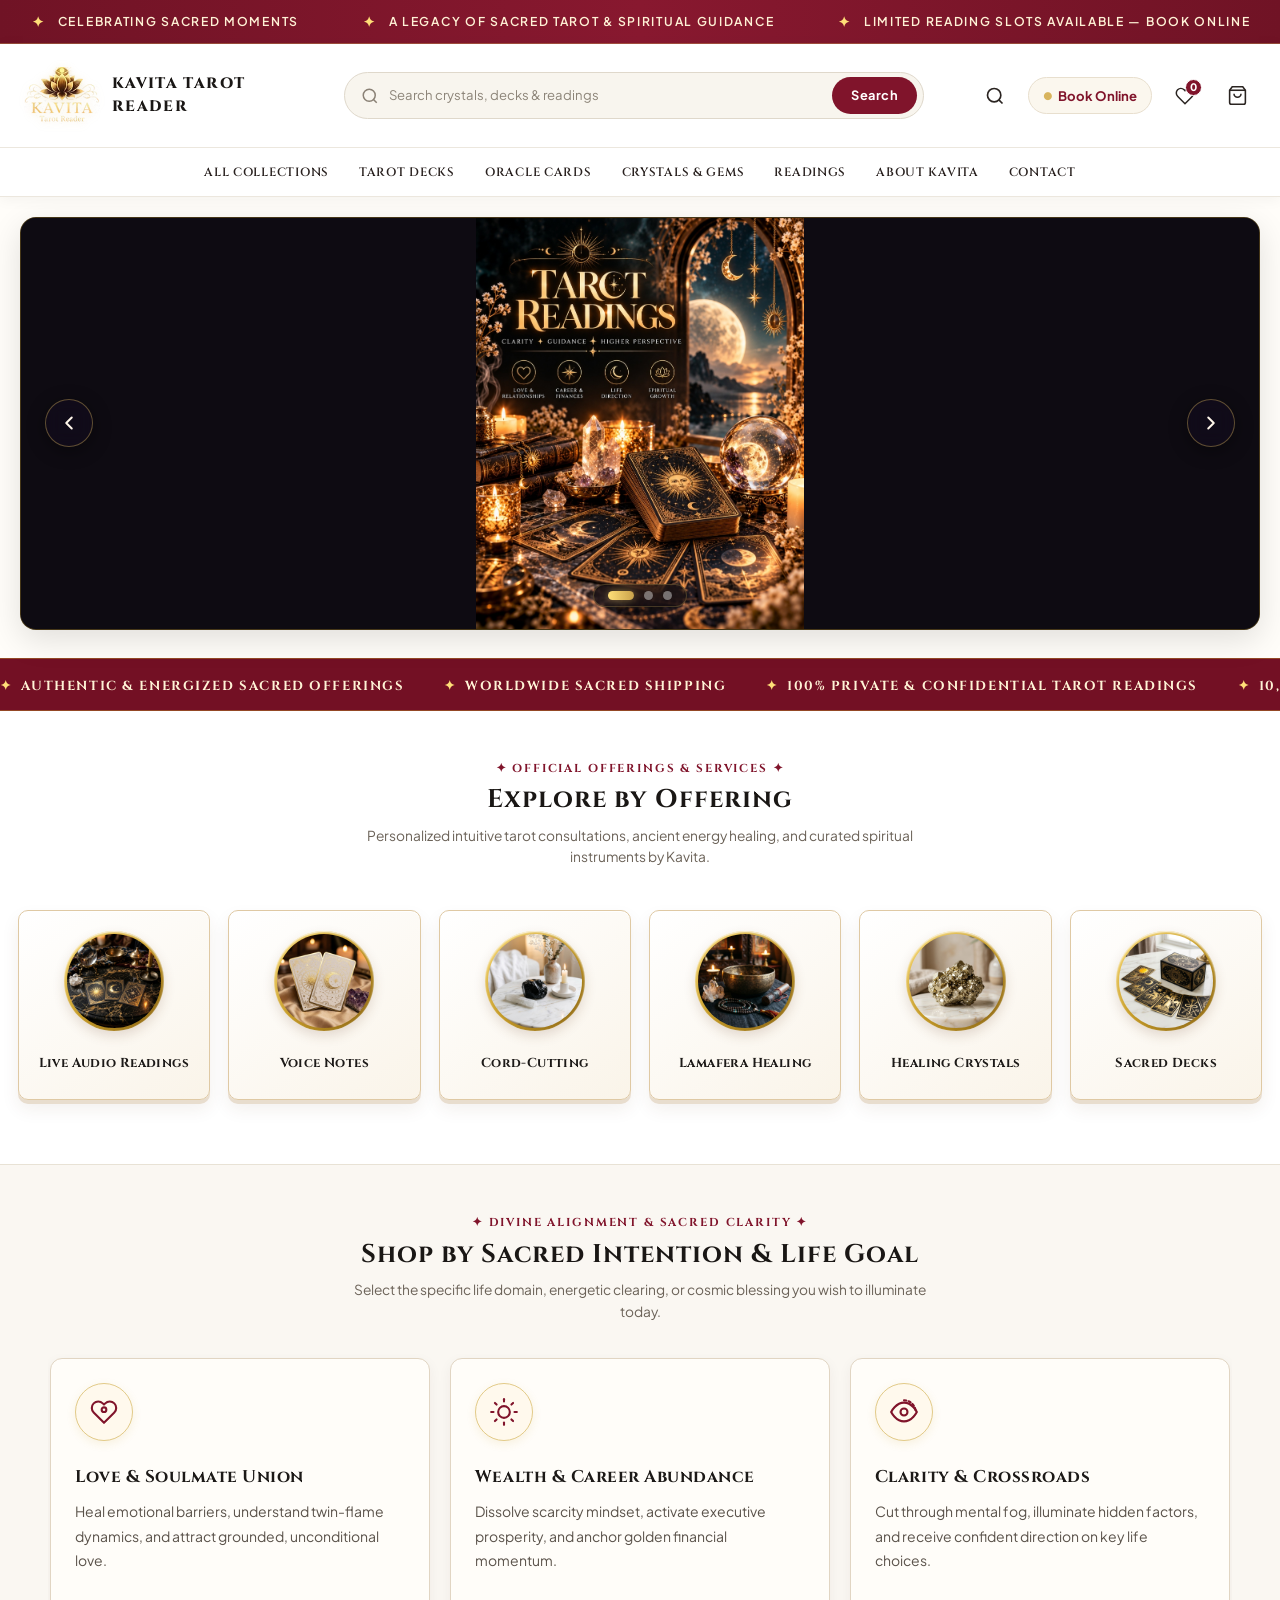
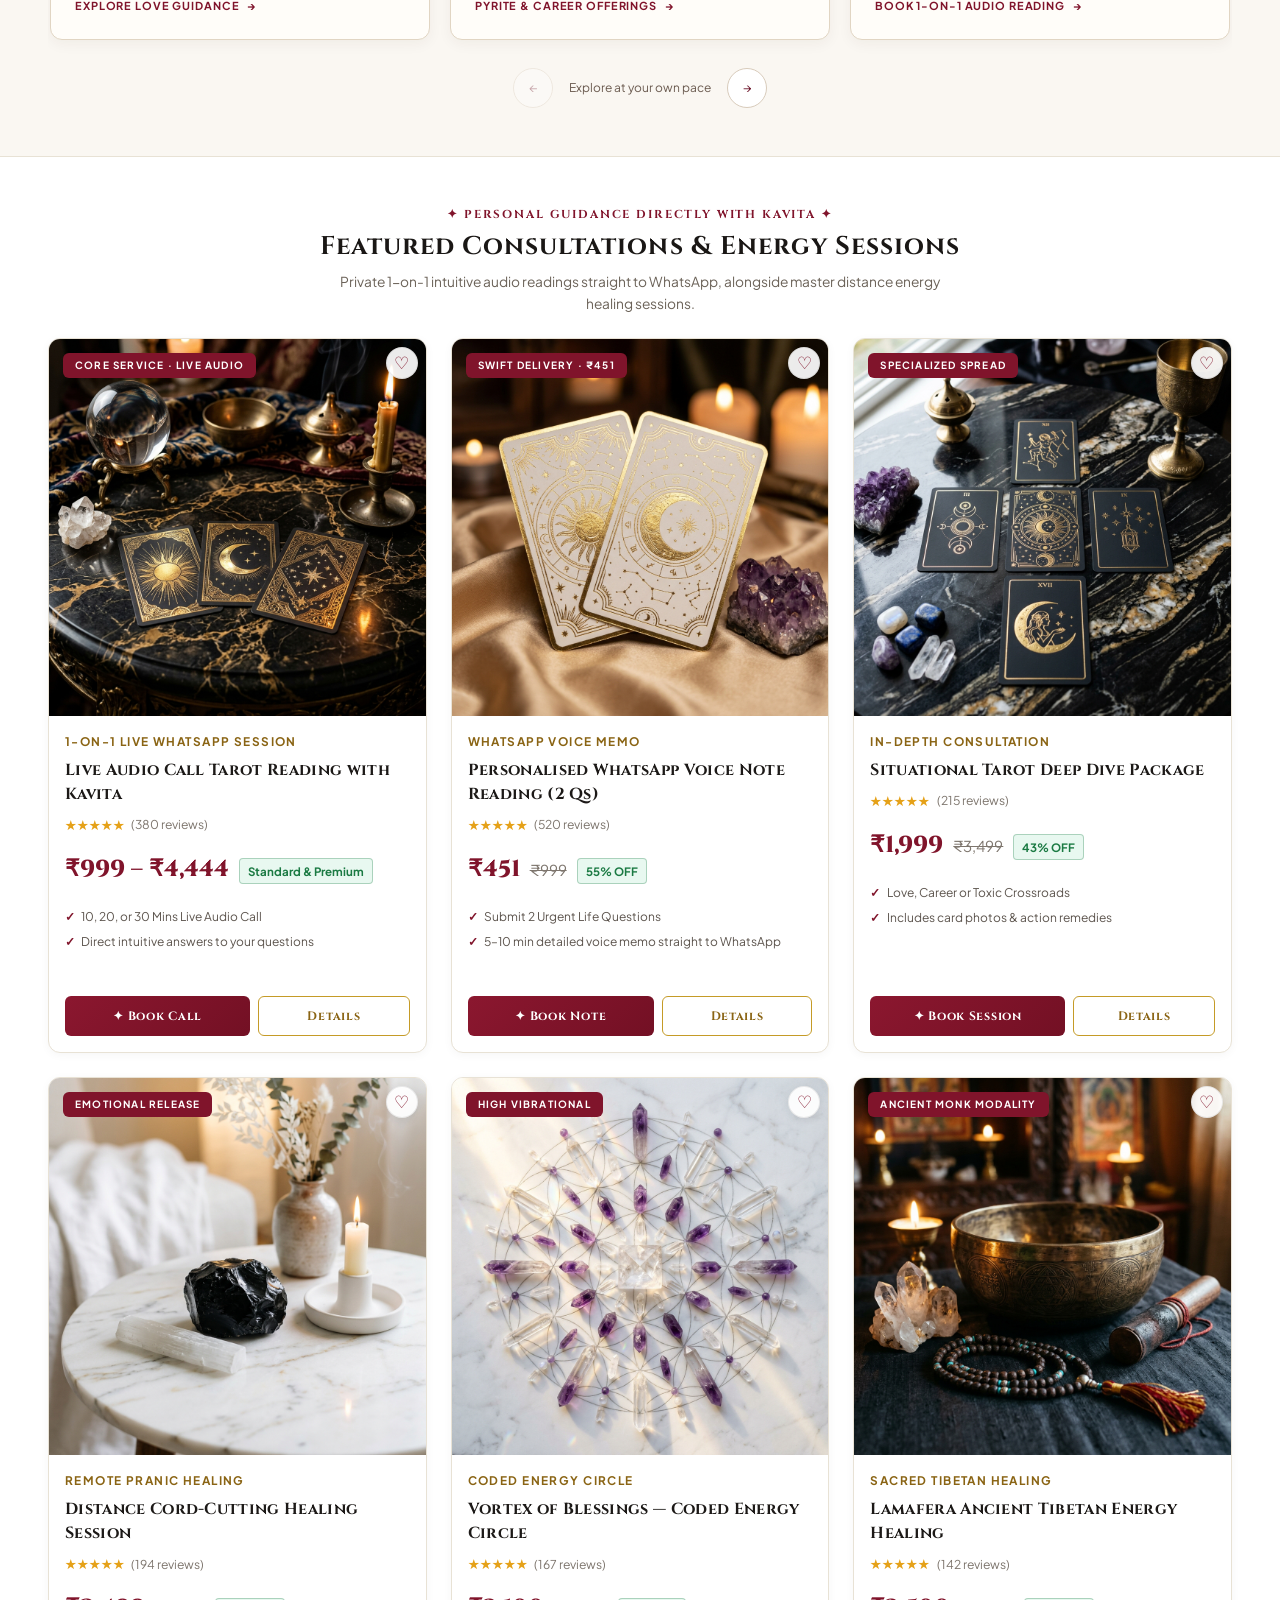
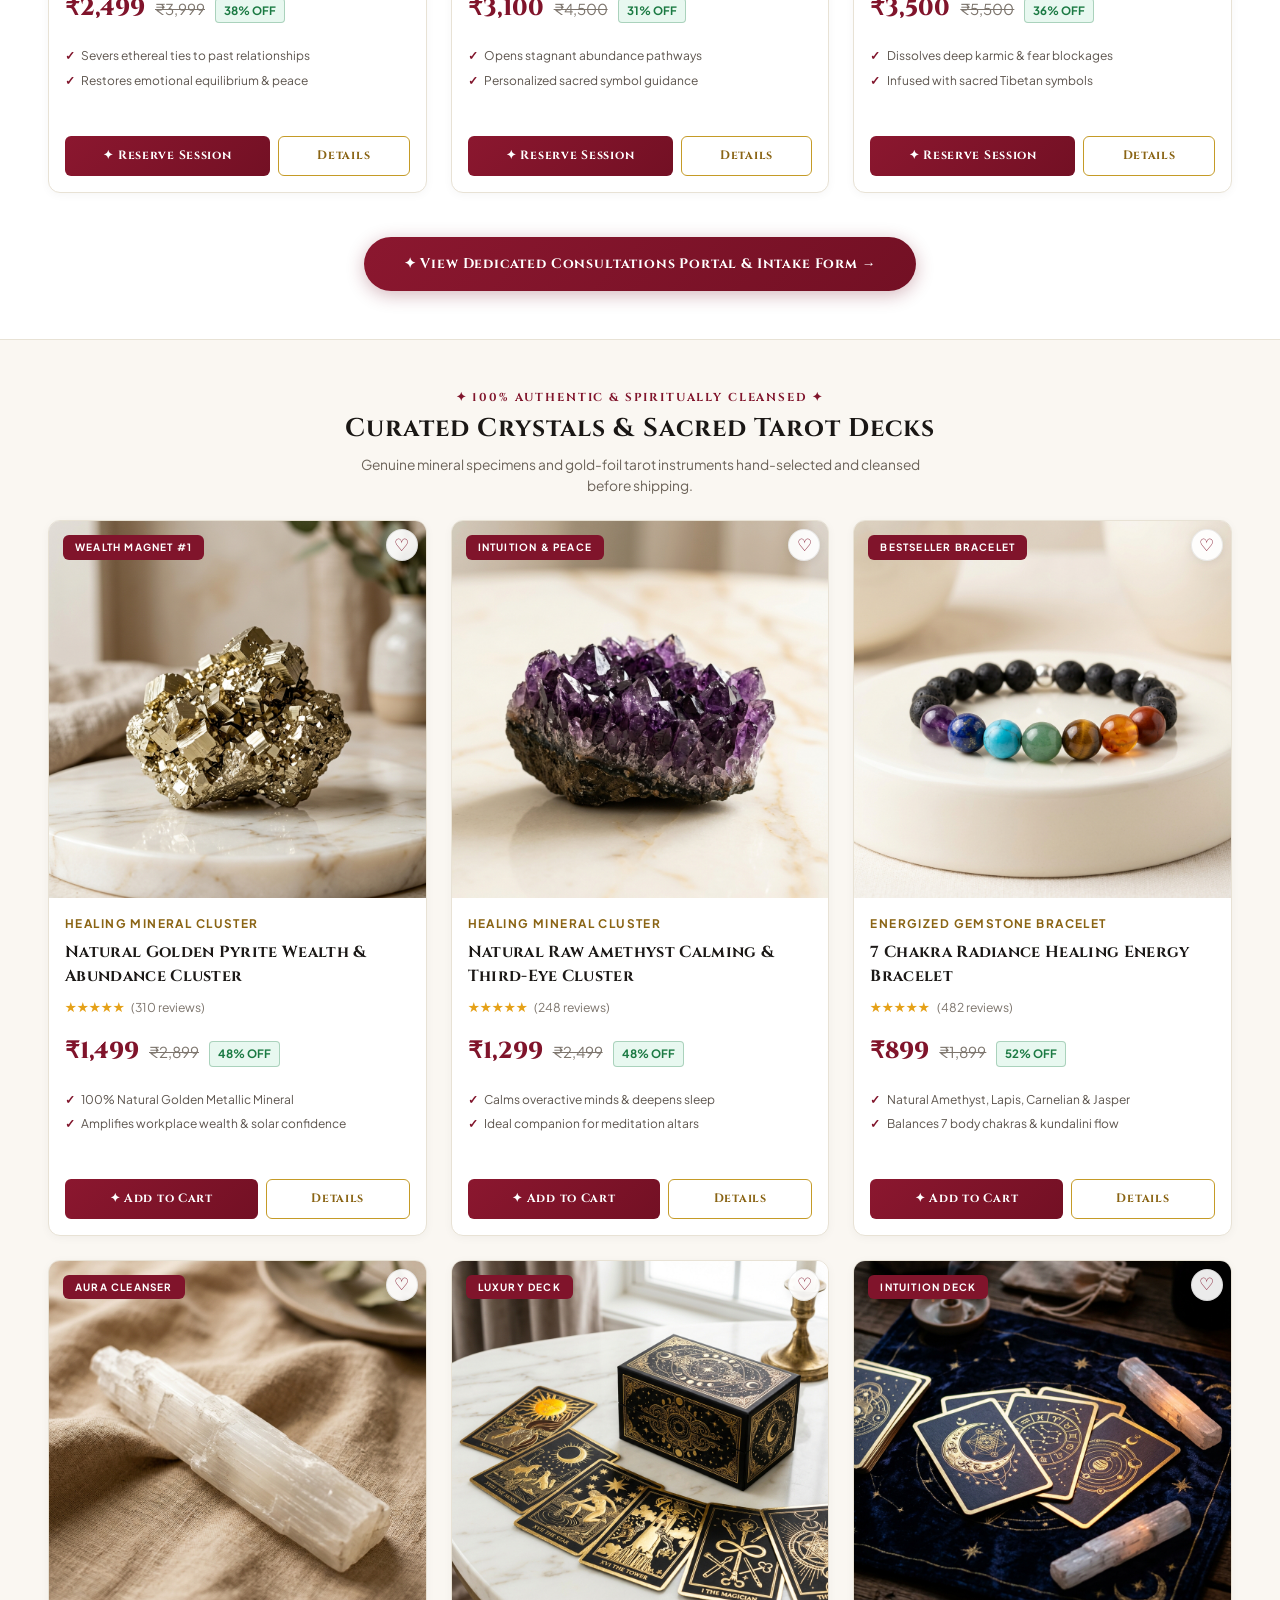
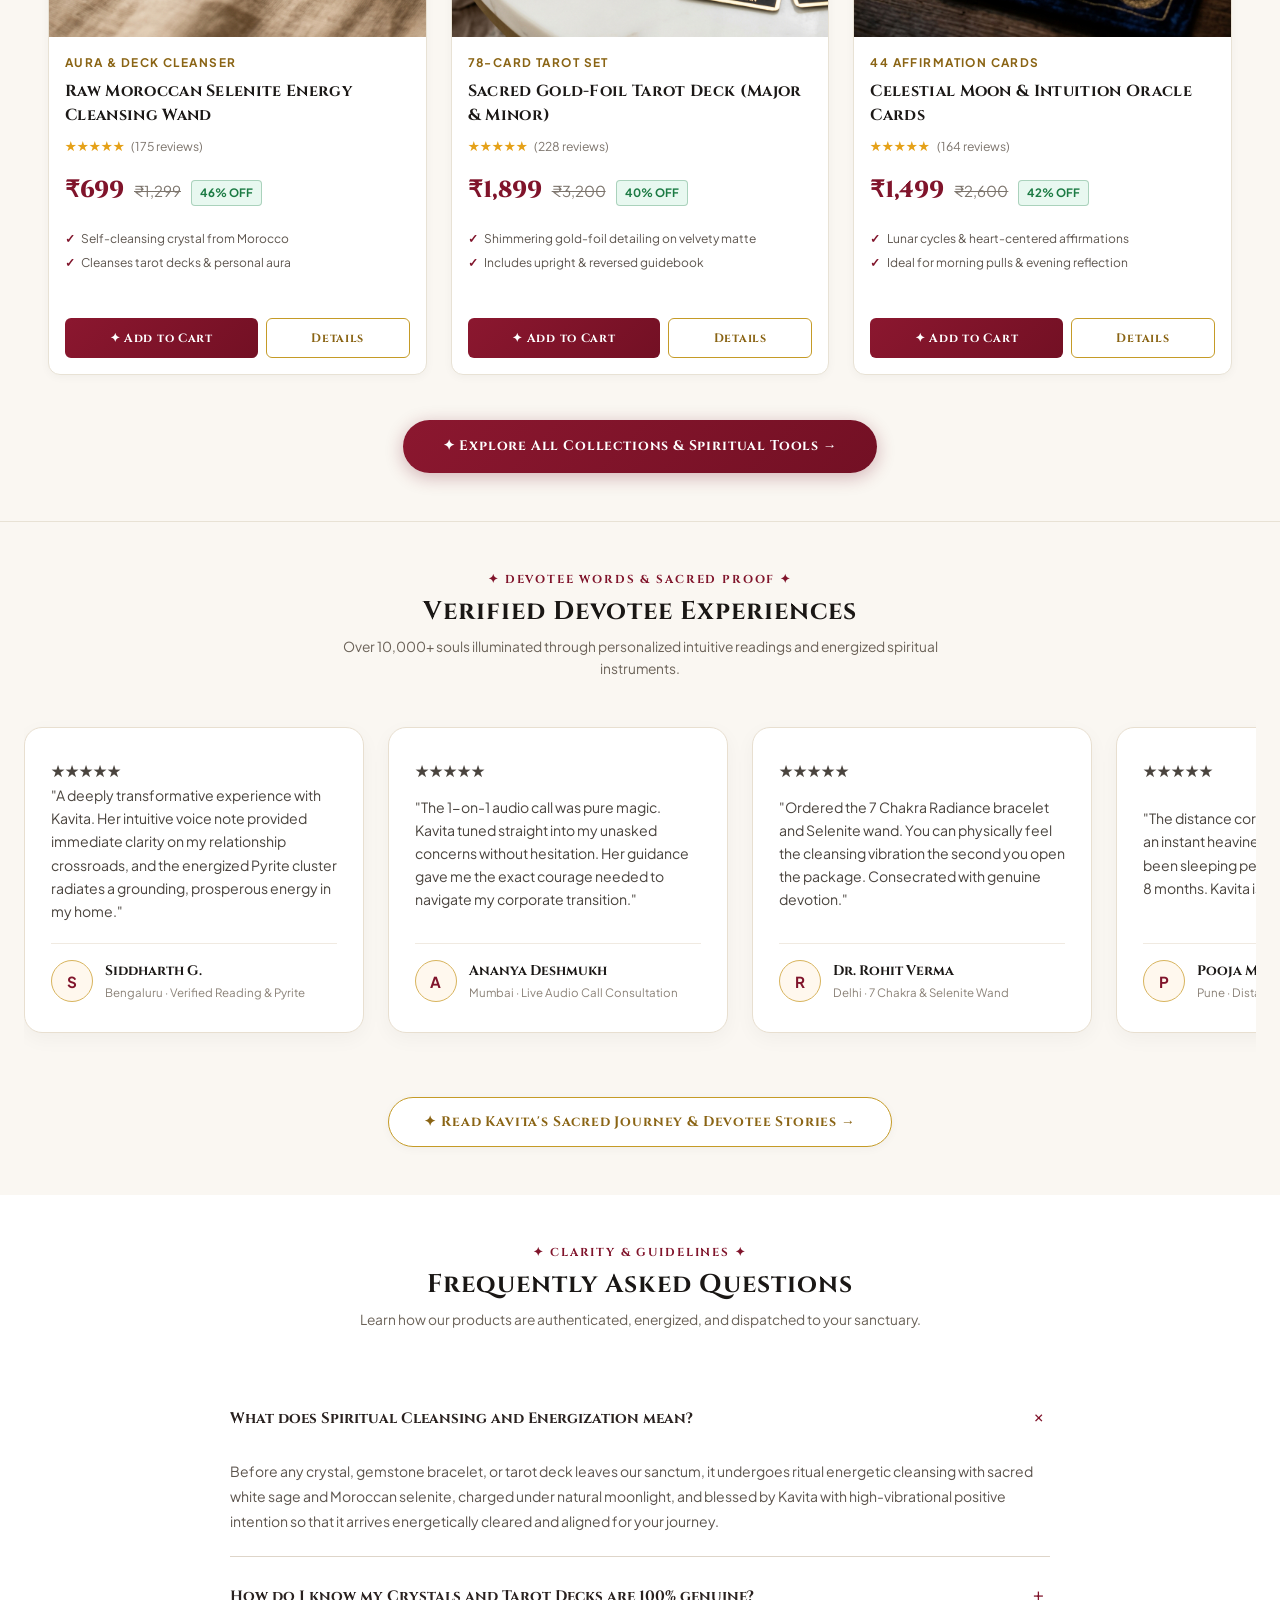
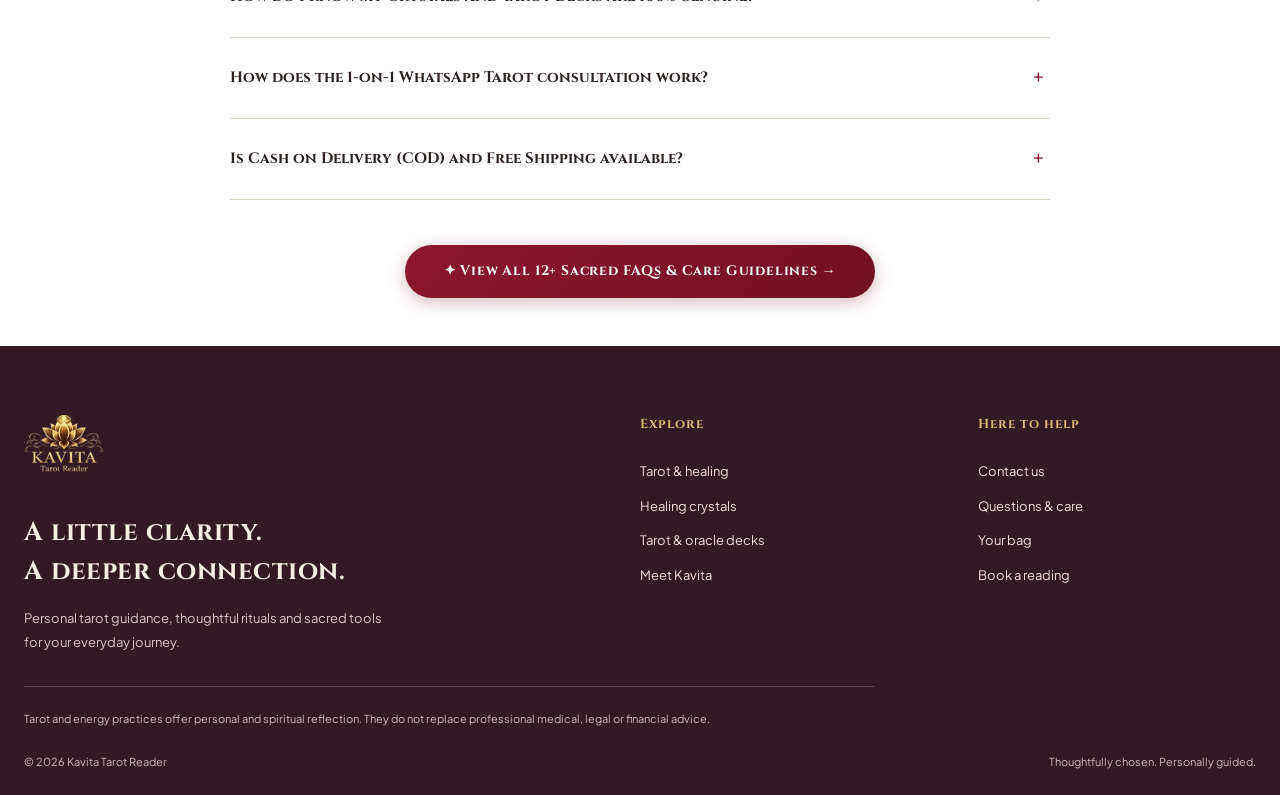
==== commit 423fbafc: "Fix modal scroll & sticky button, add cutout cart sidebar, add founder portrait to about page, fix f" ====
--- a/index.html
+++ b/index.html
@@ -1758,6 +1758,8 @@
       .footer-grid { grid-template-columns: 1fr; }
     }
   </style>
+  <link rel="stylesheet" href="assets/storefront-refinements.css">
+  <link rel="stylesheet" href="assets/category-grid.css">
 </head>
 <body>
 
@@ -1804,7 +1806,7 @@
             <input
               type="search"
               class="kavita-hdr__search-input"
-              placeholder="Search for tarot decks, crystals, readings & +1000 designs..."
+              placeholder="Search crystals, decks & readings"
               aria-label="Search store"
             >
             <button type="submit" class="kavita-hdr__search-btn">
@@ -1836,12 +1838,7 @@
           </a>
 
           <!-- Account -->
-          <a href="contact.html" class="kavita-hdr__icon-btn" aria-label="Account">
-            <svg width="21" height="21" viewBox="0 0 24 24" fill="none" stroke="currentColor" stroke-width="1.8">
-              <path d="M20 21v-2a4 4 0 0 0-4-4H8a4 4 0 0 0-4 4v2"></path>
-              <circle cx="12" cy="7" r="4"></circle>
-            </svg>
-          </a>
+          
 
           <!-- Cart -->
           <button class="kavita-hdr__icon-btn kavita-hdr__icon-btn--cart" id="openCartBtn" aria-label="Open Cart" style="background: none; border: none; cursor: pointer;">
@@ -2247,12 +2244,8 @@
 
       <div class="kavita-carousel-outer">
         <!-- Navigation Chevrons -->
-        <button type="button" class="kavita-carousel-arrow kavita-carousel-arrow--prev" onclick="scrollKavitaCarousel('consultationsTrack', -1)" aria-label="Previous Service">
-          <svg width="22" height="22" viewBox="0 0 24 24" fill="none" stroke="currentColor" stroke-width="2.5"><polyline points="15 18 9 12 15 6"></polyline></svg>
-        </button>
-        <button type="button" class="kavita-carousel-arrow kavita-carousel-arrow--next" onclick="scrollKavitaCarousel('consultationsTrack', 1)" aria-label="Next Service">
-          <svg width="22" height="22" viewBox="0 0 24 24" fill="none" stroke="currentColor" stroke-width="2.5"><polyline points="9 18 15 12 9 6"></polyline></svg>
-        </button>
+        
+        
 
         <!-- Carousel Track -->
         <div class="kavita-carousel-track" id="consultationsTrack">
@@ -2515,12 +2508,8 @@
 
       <div class="kavita-carousel-outer">
         <!-- Navigation Chevrons -->
-        <button type="button" class="kavita-carousel-arrow kavita-carousel-arrow--prev" onclick="scrollKavitaCarousel('productsTrack', -1)" aria-label="Previous Product">
-          <svg width="22" height="22" viewBox="0 0 24 24" fill="none" stroke="currentColor" stroke-width="2.5"><polyline points="15 18 9 12 15 6"></polyline></svg>
-        </button>
-        <button type="button" class="kavita-carousel-arrow kavita-carousel-arrow--next" onclick="scrollKavitaCarousel('productsTrack', 1)" aria-label="Next Product">
-          <svg width="22" height="22" viewBox="0 0 24 24" fill="none" stroke="currentColor" stroke-width="2.5"><polyline points="9 18 15 12 9 6"></polyline></svg>
-        </button>
+        
+        
 
         <!-- Carousel Track -->
         <div class="kavita-carousel-track" id="productsTrack">
@@ -2945,13 +2934,6 @@
     </div>
   </section>
 
-      <div style="text-align: center; margin-top: 2.5rem;">
-        <a href="about.html" class="btn btn-outline" style="padding: 0.8rem 2.2rem;">
-          ✦ Read Kavita's Sacred Journey & Devotee Stories →
-        </a>
-      </div>
-    </div>
-  </section>
 
   <!-- =========================================================
        11. VEDIC FREQUENTLY ASKED QUESTIONS
@@ -3017,78 +2999,13 @@
   <!-- =========================================================
        12. CONTAINED LUXURY FOOTER (WHITE & ROYAL RED THEME)
   ========================================================= -->
-  <div class="site-footer-contained-wrap">
-    <footer class="site-footer-contained">
-      <div class="footer-grid">
-        <div class="footer-col">
-          <div class="footer-premium-brand-row" style="margin-bottom: 1rem; display: flex; align-items: center; gap: 0.75rem;">
-            <img src="assets/kavita-logo-gold.png" alt="Kavita Tarot Reader" style="height: 48px; object-fit: contain;">
-            <span style="font-family: 'Cinzel', serif; font-size: 1.15rem; font-weight: 700; color: #80142B; letter-spacing: 0.06em;">KAVITA TAROT</span>
-          </div>
-          <p style="line-height: 1.7; margin-bottom: 1.25rem; color: #5A524A; font-size: 0.88rem;">
-            Kavita is an intuitive Tarot guide and energy healer dedicated to illuminating life crossroads with authentic clarity, peace, and sacred purpose. 100% consecrated spiritual instruments.
-          </p>
-          <div style="display: inline-flex; align-items: center; gap: 0.5rem; color: #80142B; font-size: 0.82rem; font-weight: 700;">
-            <span style="color: #C59B27;">✦</span> Verified Intuitive Guidance & Sacred Energy
-          </div>
-        </div>
-
-        <div class="footer-col">
-          <h5>Tarot & Healing</h5>
-          <ul class="footer-links">
-            <li><a href="consultations.html">Live Audio Call Tarot Reading</a></li>
-            <li><a href="consultations.html">WhatsApp Voice Note Reading</a></li>
-            <li><a href="consultations.html">Situational Deep Dive</a></li>
-            <li><a href="consultations.html#healing">Distance Cord-Cutting Healing</a></li>
-            <li><a href="consultations.html#healing">Vortex of Blessings Session</a></li>
-            <li><a href="consultations.html#healing">Lamafera Tibetan Healing</a></li>
-          </ul>
-        </div>
-
-        <div class="footer-col">
-          <h5>Sacred Crystals & Decks</h5>
-          <ul class="footer-links">
-            <li><a href="product.html?id=7">Golden Pyrite Wealth Cluster</a></li>
-            <li><a href="product.html?id=8">Raw Amethyst Calming Cluster</a></li>
-            <li><a href="product.html?id=9">7 Chakra Radiance Bracelet</a></li>
-            <li><a href="product.html?id=10">Moroccan Selenite Cleansing Wand</a></li>
-            <li><a href="product.html?id=11">Sacred Gold-Foil Tarot Deck</a></li>
-            <li><a href="product.html?id=12">Celestial Moon Oracle Cards</a></li>
-          </ul>
-        </div>
-
-        <div class="footer-col">
-          <h5>Sanctuary Concierge</h5>
-          <ul class="footer-links">
-            <li><a href="about.html">About Kavita's Journey</a></li>
-            <li><a href="faq.html">FAQ & Energy Care Guide</a></li>
-            <li><a href="contact.html">Contact Sanctuary Support</a></li>
-            <li><a href="https://wa.me/919876543210" target="_blank">WhatsApp: +91 98765 43210</a></li>
-            <li><a href="mailto:contact@kavitatarotreader.com">contact@kavitatarotreader.com</a></li>
-          </ul>
-          <div style="display: flex; gap: 0.8rem; margin-top: 1.25rem; align-items: center;">
-            <span style="font-size: 1.3rem;">💳</span>
-            <span style="font-size: 0.78rem; color: #7A726A; font-weight: 500;">UPI · GPay · Cards · NetBanking · COD</span>
-          </div>
-        </div>
-      </div>
-
-      <div class="footer-disclaimer-box" style="background: #FFFFFF; border: 1px solid #E4D9C8; border-radius: 12px; padding: 1rem 1.25rem; margin-top: 2rem; font-size: 0.78rem; line-height: 1.6; color: #6E675E;">
-        <strong style="color: #80142B;">Spiritual & Intuitive Disclaimer:</strong> Tarot readings and energy healing sessions offered by Kavita are intended for spiritual guidance, personal empowerment, and inner alignment. They are not intended as a substitute for professional legal, medical, or financial advice.
-      </div>
-
-      <div class="footer-bottom-bar">
-        <div>
-          © 2026 KAVITA TAROT READER. All Sacred Rights Reserved.
-        </div>
-        <div style="display: flex; gap: 1.5rem;">
-          <a href="faq.html" style="color: inherit; text-decoration: none;">Privacy & Terms</a>
-          <a href="faq.html" style="color: inherit; text-decoration: none;">Shipping & COD</a>
-          <a href="about.html" style="color: inherit; text-decoration: none;">Authenticity Verification</a>
-        </div>
-      </div>
-    </footer>
-  </div>
+  <footer class="refined-footer">
+  <div class="container"><div class="refined-footer-grid">
+    <div class="refined-footer-brand"><a href="index.html"><img src="assets/kavita-logo-gold.png" alt="Kavita Tarot" width="80" height="80"></a><h2>A little clarity.<br>A deeper connection.</h2><p>Personal tarot guidance, thoughtful rituals and sacred tools for your everyday journey.</p></div>
+    <div><h3>Explore</h3><a href="consultations.html">Tarot & healing</a><a href="collections.html?cat=crystals">Healing crystals</a><a href="collections.html?cat=tarot">Tarot & oracle decks</a><a href="about.html">Meet Kavita</a></div>
+    <div><h3>Here to help</h3><a href="contact.html">Contact us</a><a href="faq.html">Questions & care</a><a href="cart.html">Your bag</a><a href="consultations.html">Book a reading</a></div>
+  </div><div class="refined-footer-note">Tarot and energy practices offer personal and spiritual reflection. They do not replace professional medical, legal or financial advice.</div><div class="refined-footer-bottom"><span>© 2026 Kavita Tarot Reader</span><span>Thoughtfully chosen. Personally guided.</span></div></div>
+</footer>
 
   <!-- =========================================================
        13. CART DRAWER FLYOUT
@@ -3151,53 +3068,60 @@
   </div>
 
   <!-- =========================================================
-       15. CONSULTATION INTAKE BOOKING MODAL
+       15. CONSULTATION INTAKE BOOKING MODAL (RESPONSIVE & SCROLLABLE)
   ========================================================= -->
-  <div class="modal-overlay" id="bookingModal">
+  <div class="modal-overlay" id="bookingModal" role="dialog" aria-modal="true" aria-labelledby="modalServiceTitle">
     <div class="modal-card">
-      <button class="modal-close" onclick="closeBookingModal()">✕</button>
-      <div style="font-family: var(--font-heading); font-size: 1.4rem; color: var(--m-text-dark); margin-bottom: 0.4rem;" id="modalServiceTitle">
-        Book Tarot Consultation
+      <button type="button" class="modal-close" aria-label="Close booking" onclick="closeBookingModal()">✕</button>
+      
+      <div class="modal-header-section" style="padding-bottom: 0.75rem; border-bottom: 1px solid #f0e6d6; margin-bottom: 0.9rem;">
+        <div style="font-family: var(--font-heading); font-size: 1.35rem; font-weight: 700; color: var(--m-text-dark); margin-bottom: 0.2rem;" id="modalServiceTitle">
+          Book Tarot Consultation
+        </div>
+        <p style="color: var(--m-text-muted); font-size: 0.85rem; line-height: 1.5; margin: 0;">
+          Please share your birth details so Kavita can connect with your astrological energies.
+        </p>
       </div>
-      <p style="color: var(--m-text-muted); font-size: 0.88rem; margin-bottom: 1.8rem;">
-        Please share your birth details so Kavita can connect with your astrological energies.
-      </p>
-
-      <form id="bookingForm" onsubmit="handleBookingSubmit(event)">
-        <div class="form-group">
-          <label class="form-label">Full Name *</label>
-          <input type="text" class="form-input" id="clientName" required placeholder="e.g. Priya Sharma">
+
+      <form id="bookingForm" onsubmit="handleBookingSubmit(event)" style="display: flex; flex-direction: column; flex: 1 1 auto; min-height: 0;">
+        <div class="modal-form-fields" style="overflow-y: auto; -webkit-overflow-scrolling: touch; padding-right: 4px; max-height: calc(85dvh - 190px); flex: 1 1 auto;">
+          <div class="form-group" style="margin-bottom: 0.9rem;">
+            <label class="form-label" for="clientName">Full Name *</label>
+            <input type="text" class="form-input" id="clientName" required placeholder="e.g. Priya Sharma">
+          </div>
+
+          <div style="display: grid; grid-template-columns: 1fr 1fr; gap: 0.8rem; margin-bottom: 0.9rem;">
+            <div class="form-group" style="margin-bottom: 0;">
+              <label class="form-label" for="clientDob">Date of Birth *</label>
+              <input type="date" class="form-input" id="clientDob" required>
+            </div>
+            <div class="form-group" style="margin-bottom: 0;">
+              <label class="form-label" for="clientTime">Time of Birth</label>
+              <input type="time" class="form-input" id="clientTime" placeholder="If known">
+            </div>
+          </div>
+
+          <div class="form-group" style="margin-bottom: 0.9rem;">
+            <label class="form-label" for="clientPlace">Place of Birth *</label>
+            <input type="text" class="form-input" id="clientPlace" required placeholder="City, State (e.g. Pune, MH)">
+          </div>
+
+          <div class="form-group" style="margin-bottom: 0.9rem;">
+            <label class="form-label" for="clientPhone">WhatsApp Contact Number *</label>
+            <input type="tel" class="form-input" id="clientPhone" required placeholder="+91 98765 43210">
+          </div>
+
+          <div class="form-group" style="margin-bottom: 0.4rem;">
+            <label class="form-label" for="clientQuery">Core Life Question or Intention</label>
+            <textarea class="form-textarea" rows="2" id="clientQuery" placeholder="What area of life (Career, Relationship, Peace) requires deep clarity?"></textarea>
+          </div>
         </div>
 
-        <div style="display: grid; grid-template-columns: 1fr 1fr; gap: 1rem;">
-          <div class="form-group">
-            <label class="form-label">Date of Birth *</label>
-            <input type="date" class="form-input" id="clientDob" required>
-          </div>
-          <div class="form-group">
-            <label class="form-label">Time of Birth</label>
-            <input type="time" class="form-input" id="clientTime" placeholder="If known">
-          </div>
+        <div class="modal-action-footer" style="padding-top: 0.9rem; border-top: 1px solid #f0e6d6; margin-top: 0.75rem; flex-shrink: 0;">
+          <button type="submit" class="btn btn-maroon" style="width: 100%; padding: 0.9rem; font-weight: 700; font-size: 0.92rem; box-shadow: 0 4px 18px rgba(128, 20, 43, 0.25);">
+            ✦ Confirm & Connect on WhatsApp
+          </button>
         </div>
-
-        <div class="form-group">
-          <label class="form-label">Place of Birth *</label>
-          <input type="text" class="form-input" id="clientPlace" required placeholder="City, State (e.g. Pune, MH)">
-        </div>
-
-        <div class="form-group">
-          <label class="form-label">WhatsApp Contact Number *</label>
-          <input type="tel" class="form-input" id="clientPhone" required placeholder="+91 98765 43210">
-        </div>
-
-        <div class="form-group">
-          <label class="form-label">Core Life Question or Intention</label>
-          <textarea class="form-textarea" rows="3" id="clientQuery" placeholder="What area of life (Career, Relationship, Peace) requires deep clarity?"></textarea>
-        </div>
-
-        <button type="submit" class="btn btn-maroon" style="width: 100%; padding: 0.95rem;">
-          ✦ Confirm & Connect on WhatsApp
-        </button>
       </form>
     </div>
   </div>
@@ -3222,15 +3146,14 @@
   <!-- =========================================================
        17. FLOATING WHATSAPP BUTTON
   ========================================================= -->
-  <a href="https://wa.me/919876543210?text=Hello%20Kavita%20Tarot%20Team%2C%20I%20would%20like%20guidance%20on%20booking%20a%20tarot%20reading." target="_blank" rel="noopener" class="whatsapp-float" title="Chat on WhatsApp">
-    💬
-  </a>
+  
 
   <!-- =========================================================
        JAVASCRIPT: FULL INTERACTIVITY, CART, & TAROT ENGINE
   ========================================================= -->
   <!-- Persistent Store & Cart Engine -->
   <script src="assets/store-data.js"></script>
+  <script src="assets/storefront-cart.js"></script>
 
   <script>
 
@@ -3275,10 +3198,12 @@
       playSacredChime(528);
       document.getElementById('modalServiceTitle').innerText = serviceTitle;
       document.getElementById('bookingModal').classList.add('active');
+      document.body.style.overflow = 'hidden';
     }
 
     function closeBookingModal() {
       document.getElementById('bookingModal').classList.remove('active');
+      document.body.style.overflow = '';
     }
 
     function handleBookingSubmit(e) {
@@ -3391,5 +3316,6 @@
 
   <!-- Whole Website Celestial Ice Effect -->
   <script src="assets/ice-effect.js"></script>
+  <script src="assets/storefront-ui.js"></script>
 </body>
 </html>
--- a/assets/storefront-refinements.css
+++ b/assets/storefront-refinements.css
@@ -0,0 +1,546 @@
+/* Shared final layer: load after page-specific styles. Static storefront only. */
+:root { --store-ink: #29211f; --store-wine: #701b30; }
+img { max-width:100%; }
+button, input, select, textarea { font:inherit; }
+:focus-visible { outline:2px solid #9c7027; outline-offset:4px; }
+.container { width:100%; max-width:1280px; padding-inline:24px; }
+.section-wrap { padding-block:48px !important; }
+.section-header { margin-bottom:24px !important; }
+.section-title { line-height:1.35 !important; overflow-wrap:anywhere; }
+.section-sub { max-width:650px; margin-inline:auto; }
+.kavita-hdr__container { min-width:0; gap:20px; }
+.kavita-hdr__logo-img { width:76px !important; height:76px !important; flex-shrink:0; }
+.kavita-hdr__brand-name { font-size:15px; white-space:normal; max-width:180px; line-height:1.5; }
+.kavita-hdr__search-wrap { min-width:0; }
+.kavita-hdr__actions { gap:14px; flex-shrink:0; }
+.kavita-hdr__nav-bar { display:block !important; overflow:visible; }
+.kavita-hdr__menu { justify-content:center; flex-wrap:wrap; gap:0 22px; }
+.kavita-hdr__menu-link { color:#29211f !important; font-size:12px; line-height:1.5; white-space:nowrap; }
+.kavita-hdr__menu-link:hover { color:#80142b !important; }
+.categories-circle-row { display:flex !important; flex-wrap:nowrap !important; justify-content:safe center !important; gap:24px !important; overflow-x:auto !important; scroll-snap-type:x mandatory; padding:12px 4px 18px !important; }
+.cat-circle-card { flex:0 0 140px !important; min-width:0 !important; max-width:none !important; scroll-snap-align:start; }
+.cat-circle-avatar-wrap { width:100px !important; height:100px !important; }
+.cat-circle-name { font-size:13px !important; line-height:1.5 !important; }
+.slider-controls { display:flex; justify-content:center; align-items:center; gap:16px; margin-top:14px; color:#6b5b50; font-size:12px; }
+.slider-controls button { width:40px; height:40px; border:1px solid #d8cbbb; border-radius:50%; background:#fff; color:#701b30; cursor:pointer; }
+.slider-controls button:disabled { opacity:.35; cursor:default; }
+.luxury-intentions-grid { display:grid !important; grid-auto-flow:column; grid-template-columns:none !important; grid-auto-columns:calc((100% - 40px)/3); gap:20px !important; overflow-x:auto; scroll-snap-type:x mandatory; padding:4px 2px 14px; }
+.luxury-intention-card { min-width:0; scroll-snap-align:start; padding:24px !important; }
+#consultationsTrack, #productsTrack, .products-grid { display:grid !important; grid-template-columns:repeat(3,minmax(0,1fr)) !important; gap:24px !important; overflow:visible !important; padding:0 !important; }
+.kavita-carousel-slide { width:auto !important; min-width:0 !important; max-width:none !important; }
+.product-card { min-width:0; border-radius:12px !important; overflow:hidden; }
+.product-media { aspect-ratio:1 / 1; height:auto !important; }
+.product-media > a { display:block; height:100%; }
+.product-img { width:100%; height:100%; object-fit:cover; }
+.product-info-wrap { padding:16px !important; gap:12px; }
+.product-title { display:block !important; height:auto !important; max-height:none !important; overflow:visible !important; -webkit-line-clamp:unset !important; font-size:16px !important; line-height:1.5 !important; }
+.product-pricing-row { flex-wrap:wrap; gap:6px 10px; }
+.product-card-actions { display:flex !important; flex-wrap:wrap; gap:8px !important; margin-top:auto; padding-top:12px; }
+.product-card-actions .btn { flex:1 1 auto; min-height:40px; height:auto !important; padding:9px 12px !important; font-size:12px !important; line-height:1.4 !important; border-radius:6px !important; white-space:normal; }
+.product-features-bullet { font-size:12px; }
+.product-badge-flag { max-width:calc(100% - 52px); white-space:normal; font-size:10px; }
+.faq-container, .faq-group-block { max-width:820px; margin-inline:auto; }
+.faq-item { border:0 !important; border-bottom:1px solid #ded5c9 !important; border-radius:0 !important; box-shadow:none !important; margin:0 !important; background:transparent !important; }
+.faq-question { display:flex; justify-content:space-between; gap:18px; width:100%; text-align:left; border:0; background:none; padding:22px 0 !important; font-size:15px !important; line-height:1.6; color:#29211f; cursor:pointer; }
+.faq-toggle-icon { flex:0 0 24px; text-align:center; }
+.faq-answer { display:none; padding:0 0 22px !important; max-height:none !important; font-size:14px !important; line-height:1.8 !important; border:0 !important; }
+.faq-item.active .faq-answer { display:block; }
+.faq-category-nav { flex-wrap:wrap; gap:8px; }
+.refined-footer { background:#321923; color:#f7eee6; padding:52px 0 24px; margin-top:24px; }
+.refined-footer-grid { display:grid; grid-template-columns:2fr 1fr 1fr; gap:60px; }
+.refined-footer-brand img { width:80px; height:80px; object-fit:contain; }
+.refined-footer h2 { color:#f7eee6; font-size:26px; line-height:1.5; margin:16px 0; }
+.refined-footer p { max-width:370px; font-size:13px; line-height:1.8; color:#d8c8c8; }
+.refined-footer h3 { color:#d9b975; font-size:13px; margin:18px 0 22px; letter-spacing:.08em; }
+.refined-footer a { display:block; color:#eee0da; font-size:13px; padding-block:7px; line-height:1.6; }
+.refined-footer a:hover { color:#e8c98d; text-decoration:underline; }
+.refined-footer-note { border-top:1px solid #614650; padding-top:22px; margin-top:32px; max-width:850px; font-size:11px; color:#cdbabc; line-height:1.8; }
+.refined-footer-bottom { display:flex; justify-content:space-between; flex-wrap:wrap; gap:10px; margin-top:24px; color:#cdbabc; font-size:11px; }
+@media(max-width:1000px) {
+ .kavita-hdr__brand-name { display:none !important; }
+ .kavita-hdr__menu { gap:0 15px; }
+ .collections-layout { grid-template-columns:220px minmax(0,1fr); gap:24px; }
+ .refined-footer-grid { gap:32px; }
+}
+@media(max-width:767px) {
+ .container { padding-inline:16px; }
+ .section-wrap { padding-block:32px !important; }
+ .section-header { margin-bottom:20px !important; }
+ .section-title { font-size:22px !important; }
+ .section-kicker { font-size:10px !important; letter-spacing:.1em !important; }
+ .section-sub { font-size:13px !important; line-height:1.7; }
+ .kavita-hdr__logo-img { width:64px !important; height:64px !important; }
+ .kavita-hdr__main { padding:8px 0 !important; }
+ .kavita-hdr__container { gap:10px; }
+ .kavita-hdr__search-wrap { display:none; }
+ .kavita-hdr__search-wrap.search-is-open { display:block !important; width:100%; order:3; flex-basis:100%; }
+ .kavita-hdr__main .kavita-hdr__container { flex-wrap:wrap; }
+ .kavita-hdr__menu { justify-content:flex-start !important; flex-wrap:nowrap; overflow-x:auto; width:100%; gap:20px; scrollbar-width:thin; }
+ .kavita-hdr__menu-item { flex:0 0 auto; }
+ .kavita-hdr__menu-link { font-size:11px; padding-block:12px; }
+ .categories-circle-row { justify-content:flex-start !important; gap:12px !important; padding-inline:2px !important; }
+ .cat-circle-card { flex-basis:calc((100% - 24px)/3) !important; }
+ .cat-circle-avatar-wrap { width:80px !important; height:80px !important; }
+ .cat-circle-name { font-size:11px !important; }
+ .luxury-intentions-grid { grid-auto-columns:86%; gap:14px !important; }
+ #consultationsTrack, #productsTrack, .products-grid { grid-template-columns:repeat(2,minmax(0,1fr)) !important; gap:16px 10px !important; }
+ .product-info-wrap { padding:12px 10px !important; }
+ .product-title { font-size:12px !important; line-height:1.6 !important; }
+ .product-category-sub { font-size:9px !important; white-space:normal; }
+ .product-pricing-row .current-price { font-size:14px !important; }
+ .product-pricing-row .compare-price, .discount-pill { font-size:10px !important; }
+ .product-card-actions { flex-direction:column; }
+ .product-card-actions .btn { flex:none; width:100%; padding:9px 6px !important; min-height:38px; font-size:11px !important; }
+ .product-reviews-stars { font-size:10px !important; }
+ .product-reviews-count { display:block; font-size:9px !important; }
+ .product-features-bullet { display:none; }
+ .booking-grid { grid-template-columns:minmax(0,1fr) !important; }
+ .faq-question { font-size:14px !important; padding-block:18px !important; }
+ .faq-cat-pill { white-space:normal; font-size:11px; padding:9px 12px; }
+ .refined-footer { padding-top:32px; }
+ .refined-footer-grid { grid-template-columns:1fr 1fr; gap:20px; }
+ .refined-footer-brand { grid-column:1 / -1; }
+ .refined-footer h2 { font-size:23px; }
+ .refined-footer h3 { font-size:11px; margin-bottom:12px; }
+ .refined-footer a { font-size:12px; }
+ .cart-drawer { width:min(100%,420px) !important; }
+ .modal-card { width:calc(100% - 24px) !important; max-height:85dvh; overflow:auto; padding:20px !important; }
+ .whatsapp-float { bottom:100px !important; }
+}
+@media(prefers-reduced-motion:reduce) { *, *::before, *::after { animation:none !important; scroll-behavior:auto !important; transition:none !important; } }
+/* Keep the collection content full-width when its sidebar becomes a drawer. */
+@media(max-width:991px) {
+ .collections-layout { grid-template-columns:minmax(0,1fr) !important; padding-block:24px; }
+ .collections-layout > * { min-width:0; }
+ .collections-layout .products-grid { grid-template-columns:repeat(2,minmax(0,1fr)) !important; }
+}
+@media(max-width:767px) {
+ .kavita-hdr__logo-img { width:86px !important; height:64px !important; }
+ .section-wrap > .container { padding-inline:16px !important; }
+ .section-wrap { padding-inline:0 !important; }
+ .btn { max-width:100%; white-space:normal; line-height:1.5; }
+ .section-wrap > .container > div > .btn { padding:12px 20px !important; border-radius:6px !important; font-size:11px !important; }
+}
+.slider-controls[hidden] { display:none; }
+.store-menu-toggle { display:none; }
+.product-info-wrap { justify-content:flex-start !important; }
+.product-card-actions { margin-top:auto !important; }
+.product-card-actions .btn { white-space:normal !important; overflow:visible !important; text-overflow:clip !important; box-shadow:none !important; }
+.page-hero { padding:40px 16px 32px; }
+@media(max-width:767px) {
+ .store-menu-toggle { display:inline-grid; place-items:center; width:36px; height:36px; border:1px solid #e3d8cb; border-radius:50%; background:#fffaf3; color:#29211f; cursor:pointer; }
+ .kavita-hdr__actions { gap:8px; }
+ .kavita-hdr__nav-bar { display:none !important; }
+ .kavita-hdr__nav-bar.menu-is-open { display:block !important; }
+ .kavita-hdr__menu { display:grid !important; grid-template-columns:1fr 1fr; gap:0 12px; padding-block:8px; }
+ .kavita-hdr__menu-link { white-space:normal; font-size:11px; }
+ .page-hero { padding:28px 0 20px; }
+ .page-hero-title { font-size:28px !important; line-height:1.35; }
+ .page-hero-sub { font-size:14px; line-height:1.7; }
+ .product-card .product-info-wrap { gap:8px; }
+ .product-card-actions { padding-top:4px; }
+ .product-pricing-row { margin-bottom:0 !important; }
+ .kavita-mobile-bottom-nav { padding-bottom:env(safe-area-inset-bottom, 0px); }
+}
+/* Keep the repaired layout without the later sculpted card treatment. */
+.product-card, .product-card:hover { transform:none; box-shadow:0 2px 10px rgba(0,0,0,.04) !important; }
+.luxury-intentions-grid { display:grid !important; grid-auto-flow:column; grid-template-columns:none !important; grid-auto-columns:calc((100% - 40px)/3); overflow-x:auto; scroll-snap-type:x mandatory; }
+@media(max-width:767px) {
+ .luxury-intentions-grid { grid-template-columns:none !important; grid-auto-columns:86%; gap:14px !important; }
+ .luxury-intention-card { padding:16px 12px !important; }
+ .luxury-intention-title { font-size:13px !important; line-height:1.5; }
+ .luxury-intention-desc { font-size:11px !important; line-height:1.7; }
+ .luxury-intention-meta { font-size:10px !important; flex-wrap:wrap; }
+}
+.luxury-intentions-grid { scroll-padding-inline:2px; }
+/* Booking popup: readable measure and mobile-safe form sizing. */
+.modal-overlay { padding:16px !important; }
+.modal-card { width:100% !important; max-width:600px; max-height:calc(100dvh - 32px); padding:32px !important; overscroll-behavior:contain; }
+#modalServiceTitle { padding-right:42px; font-size:clamp(18px,3vw,24px) !important; line-height:1.45; overflow-wrap:anywhere; }
+.modal-close { top:14px; right:14px; width:36px; height:36px; display:grid; place-items:center; line-height:1; }
+.modal-card p { line-height:1.7; }
+.modal-card .form-group { min-width:0; margin-bottom:16px; }
+.modal-card .form-label { font-size:11px; line-height:1.6; letter-spacing:.06em; }
+.modal-card input,.modal-card textarea { min-width:0; max-width:100%; font-size:16px; }
+@media(max-width:480px) {
+ .modal-overlay { padding:12px !important; }
+ .modal-card { width:100% !important; max-height:calc(100dvh - 24px); padding:24px 18px !important; }
+ #bookingForm > div[style*="grid"] { grid-template-columns:minmax(0,1fr) !important; gap:0 !important; }
+ .modal-card .btn { white-space:normal; font-size:12px; line-height:1.6; }
+}
+/* Confirmed shape: rectangular panels with softly curved edges. */
+.modal-card {
+ border:1px solid #d9c5a4 !important;
+ border-radius:12px !important;
+ background:#fffdf9;
+ box-shadow:0 20px 60px rgba(45,25,30,.2);
+}
+.luxury-intentions-grid { align-items:stretch; }
+.luxury-intention-card {
+ border:1px solid #e1d5c3 !important;
+ border-radius:12px !important;
+ background:#fffdf9;
+ padding:24px !important;
+ box-shadow:0 4px 14px rgba(60,40,25,.05);
+ min-width:0;
+}
+.luxury-intention-title { font-size:17px !important; line-height:1.5; overflow-wrap:anywhere; }
+.luxury-intention-desc { font-size:14px !important; line-height:1.75; }
+.luxury-intention-meta { font-size:11px !important; line-height:1.65; white-space:normal; flex-wrap:wrap; }
+@media(max-width:767px) {
+ .luxury-intention-card { padding:22px 20px !important; }
+ .luxury-intention-title { font-size:16px !important; }
+ .luxury-intention-desc { font-size:13px !important; }
+}
+
+
+/* ==========================================================================
+   CODEX REPAIR FOLLOW-UP: MODAL SCROLL, FOOTER WHITE SPACE & CUTOUT CART DRAWER
+   ========================================================================== */
+
+/* 1. Modal Overlay & Card: Full Responsiveness, Never Stuck, Button Always Accessible */
+.modal-overlay {
+  position: fixed !important;
+  inset: 0 !important;
+  background: rgba(18, 12, 14, 0.78) !important;
+  backdrop-filter: blur(8px) !important;
+  -webkit-backdrop-filter: blur(8px) !important;
+  z-index: 10005 !important;
+  display: none;
+  overflow-y: auto !important;
+  -webkit-overflow-scrolling: touch !important;
+  padding: 24px 14px 40px !important;
+  box-sizing: border-box !important;
+}
+
+.modal-overlay.active {
+  display: flex !important;
+  align-items: flex-start !important;
+  justify-content: center !important;
+}
+
+.modal-card {
+  margin: auto !important;
+  width: 100% !important;
+  max-width: 540px !important;
+  max-height: calc(100dvh - 48px) !important;
+  max-height: calc(100vh - 48px) !important;
+  display: flex !important;
+  flex-direction: column !important;
+  overflow-y: auto !important;
+  -webkit-overflow-scrolling: touch !important;
+  overscroll-behavior: contain !important;
+  background: #fffdf9 !important;
+  border: 1px solid #d4af37 !important;
+  border-radius: 16px !important;
+  box-shadow: 0 25px 70px rgba(0, 0, 0, 0.4) !important;
+  padding: 28px 24px !important;
+  box-sizing: border-box !important;
+  position: relative !important;
+  touch-action: pan-y !important;
+}
+
+@media (max-width: 480px) {
+  .modal-overlay {
+    padding: 12px 10px 30px !important;
+  }
+  .modal-card {
+    max-height: calc(100dvh - 24px) !important;
+    max-height: calc(100vh - 24px) !important;
+    padding: 20px 16px !important;
+    border-radius: 14px !important;
+  }
+  .modal-card .form-group {
+    margin-bottom: 12px !important;
+  }
+  .modal-card input, .modal-card select, .modal-card textarea {
+    font-size: 15px !important;
+    padding: 10px 12px !important;
+  }
+  .modal-card button[type="submit"] {
+    position: sticky;
+    bottom: 0;
+    z-index: 2;
+    box-shadow: 0 -4px 16px rgba(0,0,0,0.1);
+  }
+}
+
+/* 2. Page & Footer Layout: Eliminate White Space Below Footer Across All Pages */
+html {
+  height: 100% !important;
+}
+
+body {
+  min-height: 100% !important;
+  min-height: 100vh !important;
+  display: flex !important;
+  flex-direction: column !important;
+  background: #fffdf9 !important;
+  margin: 0 !important;
+}
+
+main, .main-content, .page-hero + main {
+  flex: 1 0 auto !important;
+}
+
+.refined-footer {
+  margin-top: auto !important;
+  margin-bottom: 0 !important;
+  background: #321923 !important;
+}
+
+@media (max-width: 767px) {
+  body {
+    padding-bottom: 74px !important;
+  }
+  .refined-footer {
+    padding-bottom: 36px !important;
+  }
+}
+
+/* 3. Luxury Slide-Out Cart Drawer & Gemstone Cutout Items */
+.cart-drawer-overlay {
+  position: fixed !important;
+  inset: 0 !important;
+  background: rgba(18, 12, 14, 0.72) !important;
+  backdrop-filter: blur(6px) !important;
+  -webkit-backdrop-filter: blur(6px) !important;
+  z-index: 99999 !important;
+  opacity: 0 !important;
+  pointer-events: none !important;
+  transition: opacity 0.35s ease !important;
+}
+
+.cart-drawer-overlay.active {
+  opacity: 1 !important;
+  pointer-events: auto !important;
+}
+
+.cart-drawer {
+  position: fixed !important;
+  top: 0 !important;
+  right: -520px !important;
+  width: 100% !important;
+  max-width: 440px !important;
+  height: 100% !important;
+  height: 100dvh !important;
+  background: #fffdf9 !important;
+  border-left: 1px solid #d4af37 !important;
+  box-shadow: -15px 0 50px rgba(0, 0, 0, 0.25) !important;
+  z-index: 100000 !important;
+  display: flex !important;
+  flex-direction: column !important;
+  transition: right 0.38s cubic-bezier(0.16, 1, 0.3, 1) !important;
+}
+
+.cart-drawer.active {
+  right: 0 !important;
+}
+
+.cart-header {
+  padding: 18px 20px !important;
+  border-bottom: 1px solid #f0e6d6 !important;
+  display: flex !important;
+  justify-content: space-between !important;
+  align-items: center !important;
+  background: #faf6f0 !important;
+  flex-shrink: 0 !important;
+}
+
+.cart-progress-bar-wrap {
+  background: #fdf8f0 !important;
+  padding: 12px 20px 14px !important;
+  border-bottom: 1px solid #f0e6d6 !important;
+  flex-shrink: 0 !important;
+}
+
+#shippingProgressText {
+  font-size: 0.8rem !important;
+  color: #4a2830 !important;
+  margin-bottom: 8px !important;
+  letter-spacing: 0.02em !important;
+}
+
+.cart-progress-bar {
+  height: 6px !important;
+  background: #ebdcc9 !important;
+  border-radius: 999px !important;
+  overflow: hidden !important;
+}
+
+.cart-progress-fill {
+  height: 100% !important;
+  border-radius: 999px !important;
+  transition: width 0.4s ease !important;
+}
+
+.cart-body {
+  flex: 1 1 auto !important;
+  overflow-y: auto !important;
+  -webkit-overflow-scrolling: touch !important;
+  padding: 16px 18px !important;
+  display: flex !important;
+  flex-direction: column !important;
+  gap: 12px !important;
+}
+
+/* Distinctive Luxury Octagonal Cutout Cart Item Layout */
+.cart-item-cutout {
+  display: flex !important;
+  gap: 12px !important;
+  align-items: center !important;
+  background: #FFFFFF !important;
+  border: 1px solid #e5d8c8 !important;
+  padding: 12px 14px !important;
+  position: relative !important;
+  box-shadow: 0 4px 14px rgba(50, 25, 35, 0.04) !important;
+  clip-path: polygon(
+    0 8px, 8px 0, 
+    calc(100% - 8px) 0, 100% 8px, 
+    100% calc(100% - 8px), calc(100% - 8px) 100%, 
+    8px 100%, 0 calc(100% - 8px)
+  ) !important;
+  transition: transform 0.2s ease, border-color 0.2s ease !important;
+}
+
+.cart-item-cutout:hover {
+  border-color: #d4af37 !important;
+}
+
+.cart-item-thumb-box {
+  width: 66px !important;
+  height: 66px !important;
+  flex-shrink: 0 !important;
+  border-radius: 8px !important;
+  overflow: hidden !important;
+  border: 1px solid #e0d0be !important;
+  background: #fdfaf5 !important;
+}
+
+.cart-item-thumb {
+  width: 100% !important;
+  height: 100% !important;
+  object-fit: cover !important;
+  display: block !important;
+}
+
+.cart-item-details {
+  flex: 1 1 auto !important;
+  min-width: 0 !important;
+}
+
+.cart-item-tag {
+  font-size: 0.65rem !important;
+  color: #80142b !important;
+  font-weight: 700 !important;
+  text-transform: uppercase !important;
+  letter-spacing: 0.08em !important;
+  margin-bottom: 2px !important;
+}
+
+.cart-item-title {
+  font-family: var(--font-heading, serif) !important;
+  font-size: 0.92rem !important;
+  color: #2d1820 !important;
+  line-height: 1.35 !important;
+  margin: 0 0 4px 0 !important;
+  white-space: nowrap !important;
+  overflow: hidden !important;
+  text-overflow: ellipsis !important;
+}
+
+.cart-item-price {
+  font-size: 0.92rem !important;
+  color: #80142b !important;
+  font-weight: 800 !important;
+  margin-bottom: 6px !important;
+}
+
+.cart-item-bottom-row {
+  display: flex !important;
+  align-items: center !important;
+  justify-content: space-between !important;
+  gap: 8px !important;
+}
+
+.cart-qty-pill {
+  display: inline-flex !important;
+  align-items: center !important;
+  border: 1px solid #d9c8b4 !important;
+  border-radius: 999px !important;
+  background: #faf6f0 !important;
+  padding: 1px 4px !important;
+}
+
+.cart-qty-btn {
+  width: 22px !important;
+  height: 22px !important;
+  border-radius: 50% !important;
+  border: none !important;
+  background: transparent !important;
+  color: #321923 !important;
+  font-size: 0.9rem !important;
+  font-weight: 700 !important;
+  cursor: pointer !important;
+  display: flex !important;
+  align-items: center !important;
+  justify-content: center !important;
+  padding: 0 !important;
+}
+
+.cart-qty-btn:hover {
+  background: #ebdcc9 !important;
+}
+
+.cart-qty-num {
+  font-size: 0.8rem !important;
+  font-weight: 700 !important;
+  padding: 0 6px !important;
+  min-width: 14px !important;
+  text-align: center !important;
+  color: #2d1820 !important;
+}
+
+.cart-item-remove-btn {
+  background: transparent !important;
+  border: none !important;
+  color: #8c7880 !important;
+  font-size: 0.72rem !important;
+  cursor: pointer !important;
+  display: inline-flex !important;
+  align-items: center !important;
+  gap: 3px !important;
+  padding: 4px !important;
+}
+
+.cart-item-remove-btn:hover {
+  color: #b01b38 !important;
+}
+
+.cart-empty-state {
+  text-align: center !important;
+  padding: 44px 16px !important;
+}
+
+.cart-empty-icon {
+  font-size: 2.6rem !important;
+  margin-bottom: 10px !important;
+  display: block !important;
+}
+
+.cart-footer {
+  padding: 16px 20px 22px !important;
+  border-top: 1px solid #f0e6d6 !important;
+  background: #faf6f0 !important;
+  flex-shrink: 0 !important;
+}
+
+.cart-subtotal-row {
+  display: flex !important;
+  justify-content: space-between !important;
+  align-items: baseline !important;
+  font-size: 1.05rem !important;
+  font-weight: 700 !important;
+  color: #2d1820 !important;
+  margin-bottom: 12px !important;
+}
--- a/assets/category-grid.css
+++ b/assets/category-grid.css
@@ -0,0 +1,35 @@
+/* Only the offering category section retains the newer design. */
+.categories-section-wrap { padding-block:48px !important; }
+.categories-section-wrap .section-header { margin-bottom:24px !important; }
+.categories-section-wrap .section-title { line-height:1.35 !important; overflow-wrap:anywhere; }
+.categories-section-wrap .section-sub { max-width:650px; margin-inline:auto; }
+.categories-circle-row {
+ display:grid !important; grid-template-columns:repeat(6,minmax(0,1fr)); grid-auto-rows:1fr;
+ align-items:stretch !important; gap:18px !important; overflow:visible !important;
+ padding:10px 4px 16px !important; scroll-snap-type:none;
+}
+.cat-circle-card {
+ width:100%; height:100%; min-width:0 !important; max-width:none !important;
+ justify-content:flex-start; padding:20px 8px 16px; border:1px solid #dfc9a4; border-radius:10px;
+ background:linear-gradient(145deg,#fff,#faf4e9);
+ box-shadow:inset 0 1px 0 #fff,0 4px 0 #e8ddce,0 9px 18px #5a361414;
+ transition:transform .25s ease,box-shadow .25s ease;
+}
+.cat-circle-avatar-wrap { width:100px !important; height:100px !important; flex-shrink:0; box-shadow:0 5px 12px #6d42252b,inset 0 1px 2px #fff; }
+.cat-circle-name { width:100%; min-height:3em; display:grid; place-items:center; font-size:13px !important; line-height:1.5 !important; }
+@media(hover:hover) and (pointer:fine) {
+ .cat-circle-card:hover { transform:translateY(-5px); box-shadow:inset 0 1px 0 #fff,0 6px 0 #e8ddce,0 16px 28px #5a361421; }
+}
+@media(max-width:991px) { .categories-circle-row { grid-template-columns:repeat(3,minmax(0,1fr)); } }
+@media(max-width:767px) {
+ .categories-section-wrap { padding:32px 0 !important; }
+ .categories-section-wrap .section-header { margin-bottom:20px !important; }
+ .categories-section-wrap .section-title { font-size:22px !important; }
+ .categories-section-wrap .section-kicker { font-size:10px !important; letter-spacing:.1em !important; }
+ .categories-section-wrap .section-sub { font-size:13px !important; line-height:1.7; }
+ .categories-circle-row { gap:12px !important; }
+ .cat-circle-card { padding:14px 5px 12px; gap:9px !important; }
+ .cat-circle-avatar-wrap { width:68px !important; height:68px !important; }
+ .cat-circle-name { font-size:10px !important; overflow-wrap:anywhere; }
+}
+@media(prefers-reduced-motion:reduce) { .cat-circle-card,.cat-circle-avatar-wrap { transition:none; } .cat-circle-card:hover { transform:none; } }
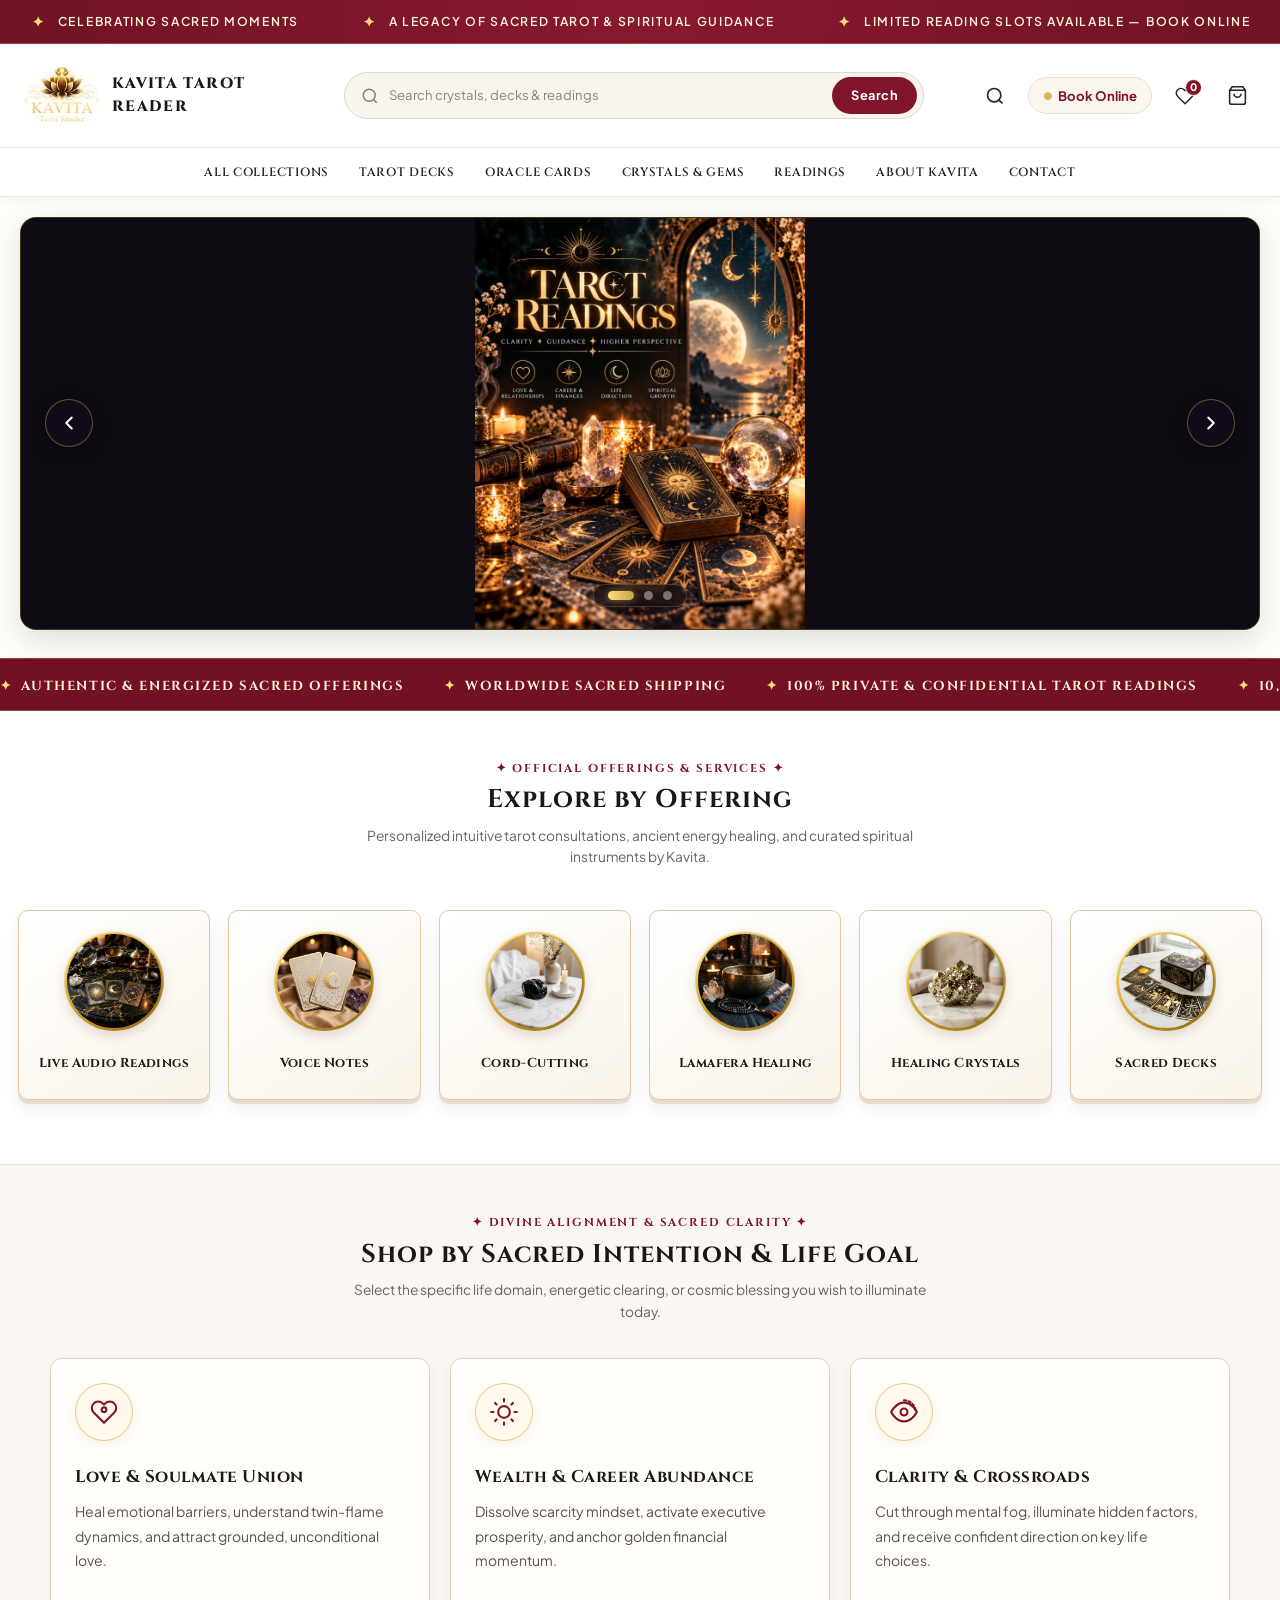
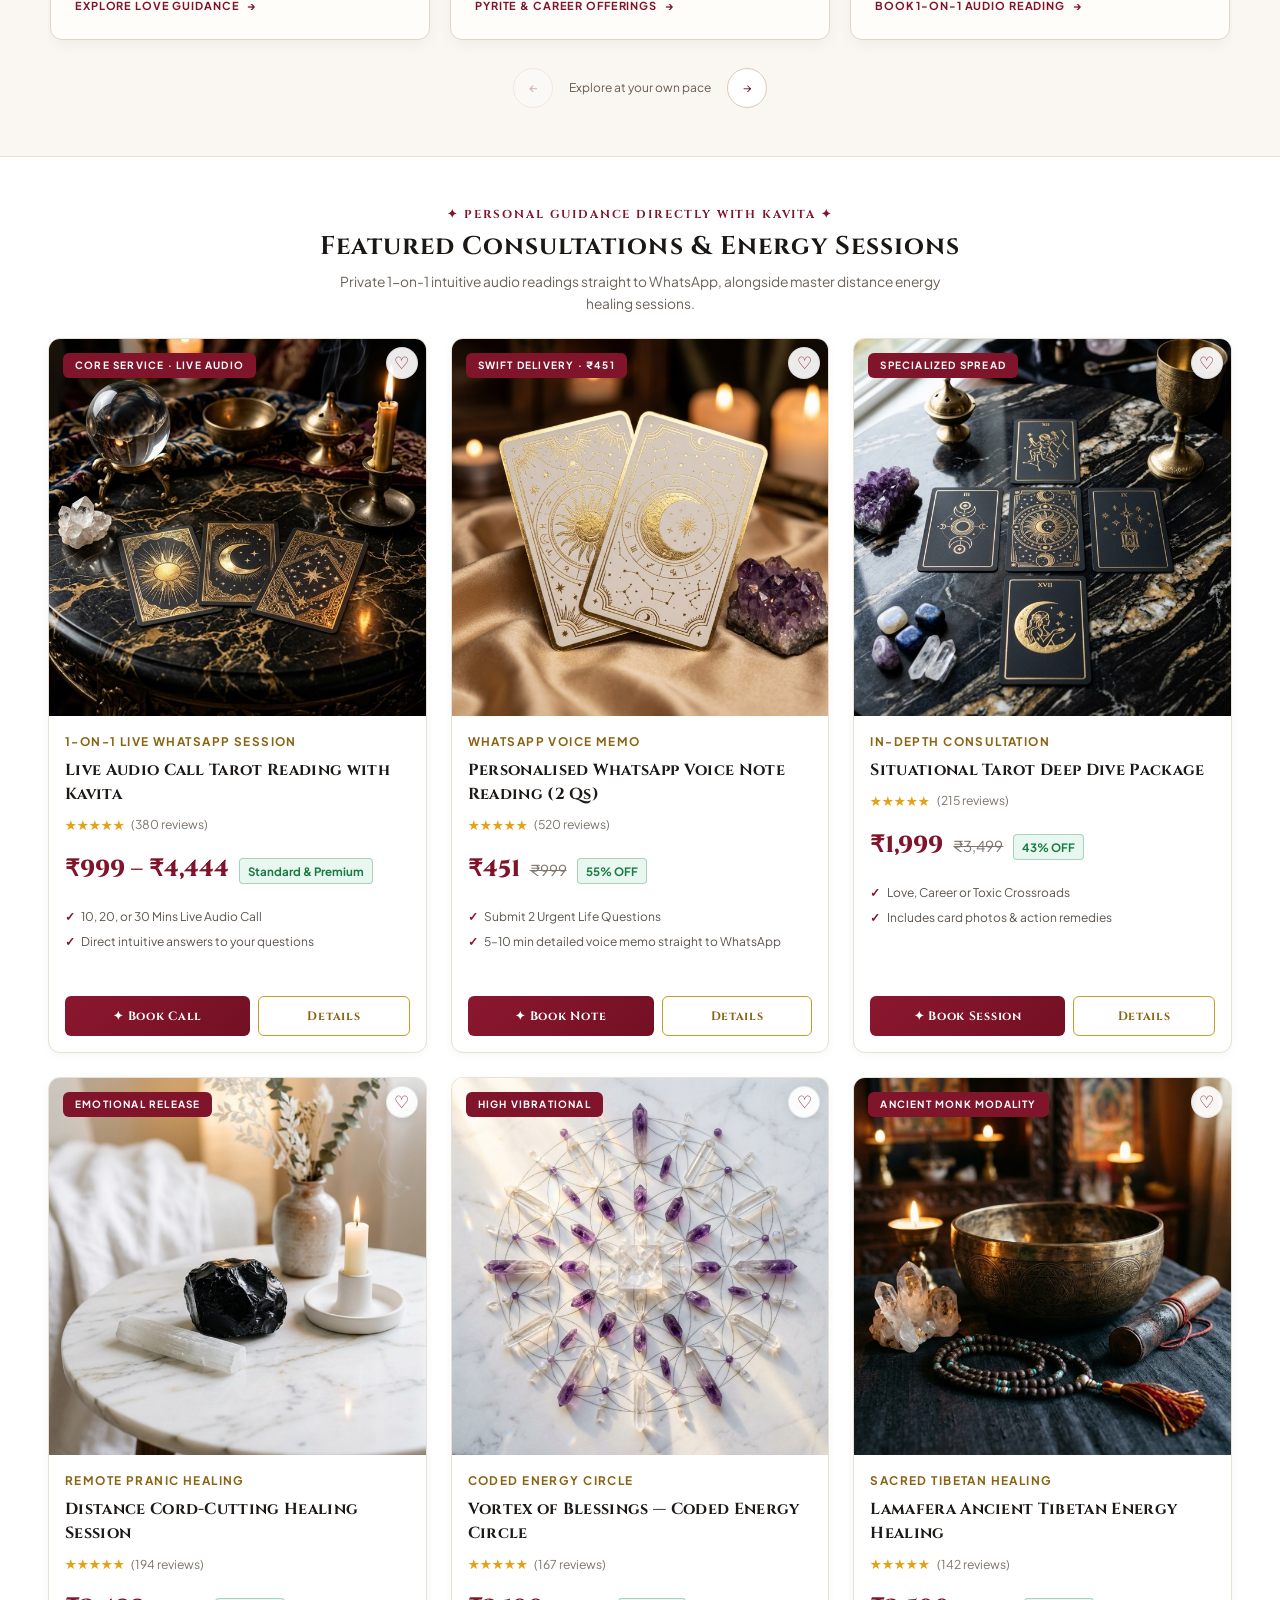
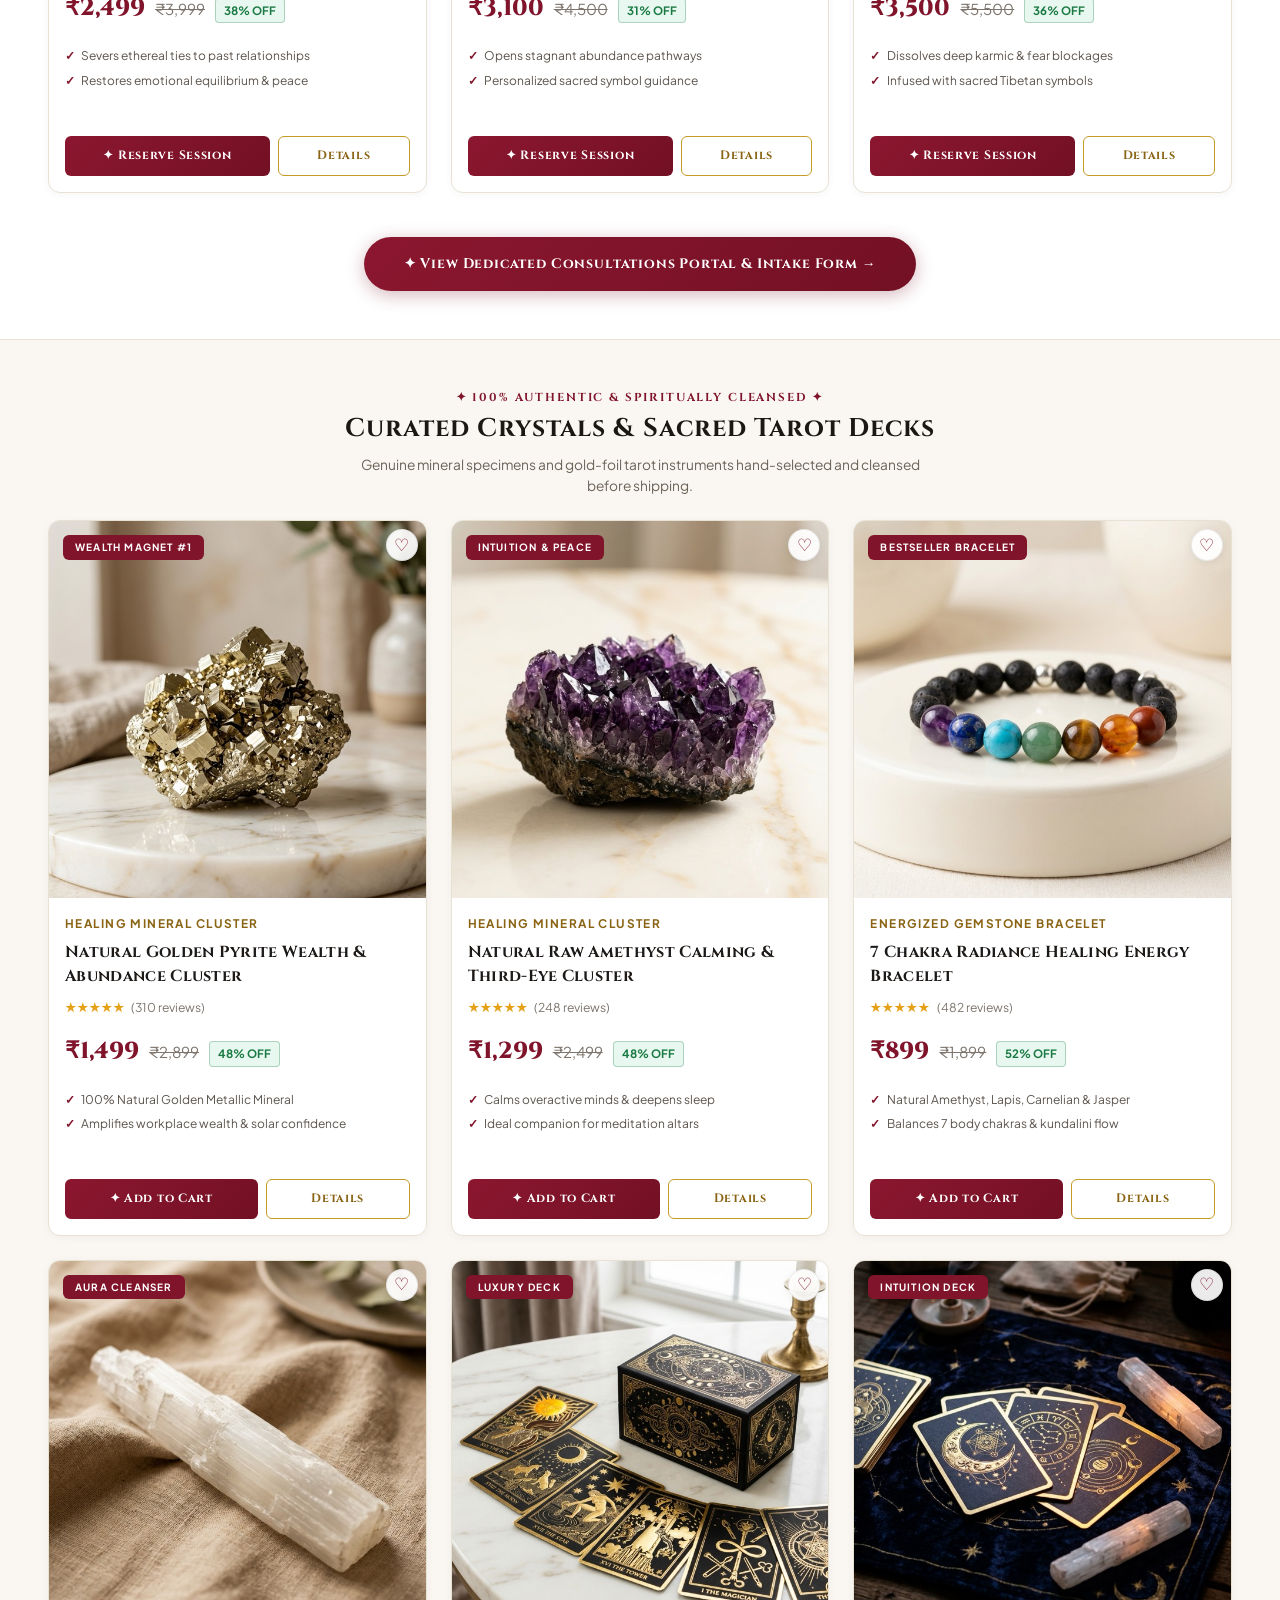
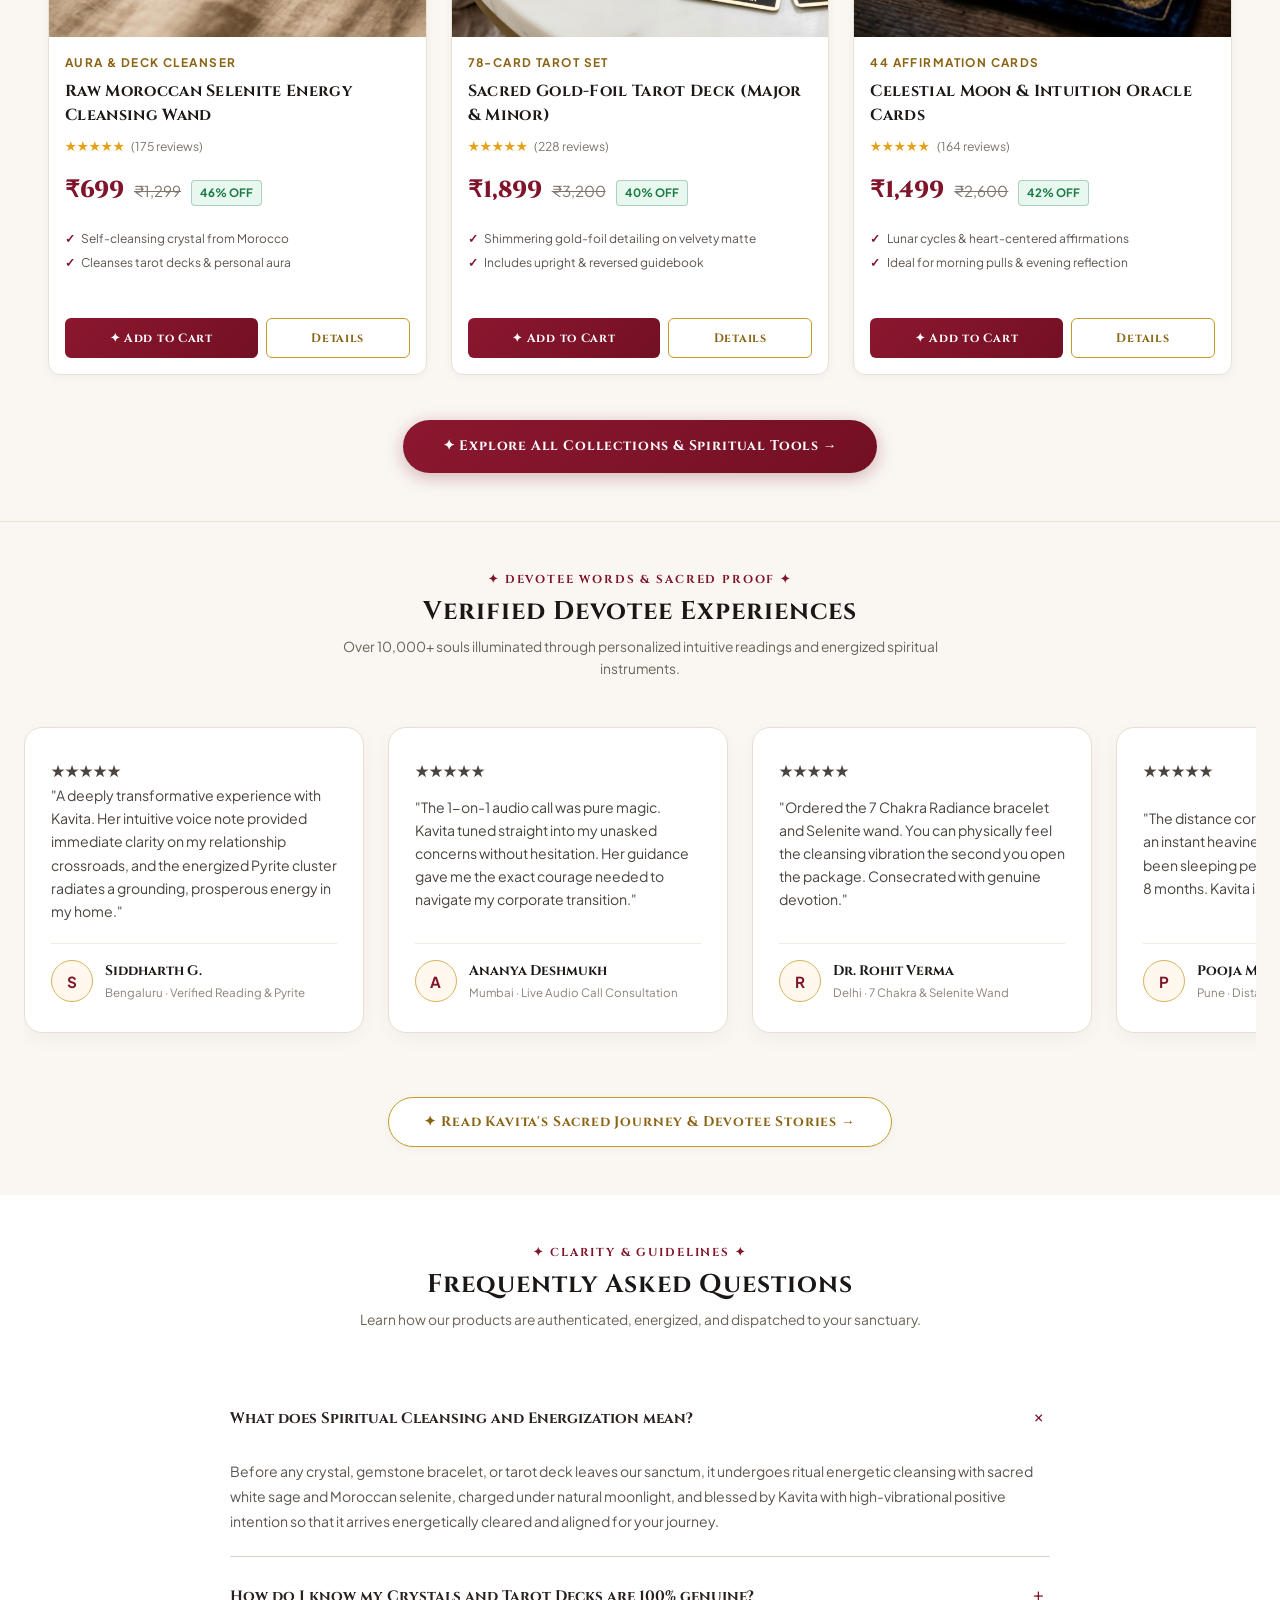
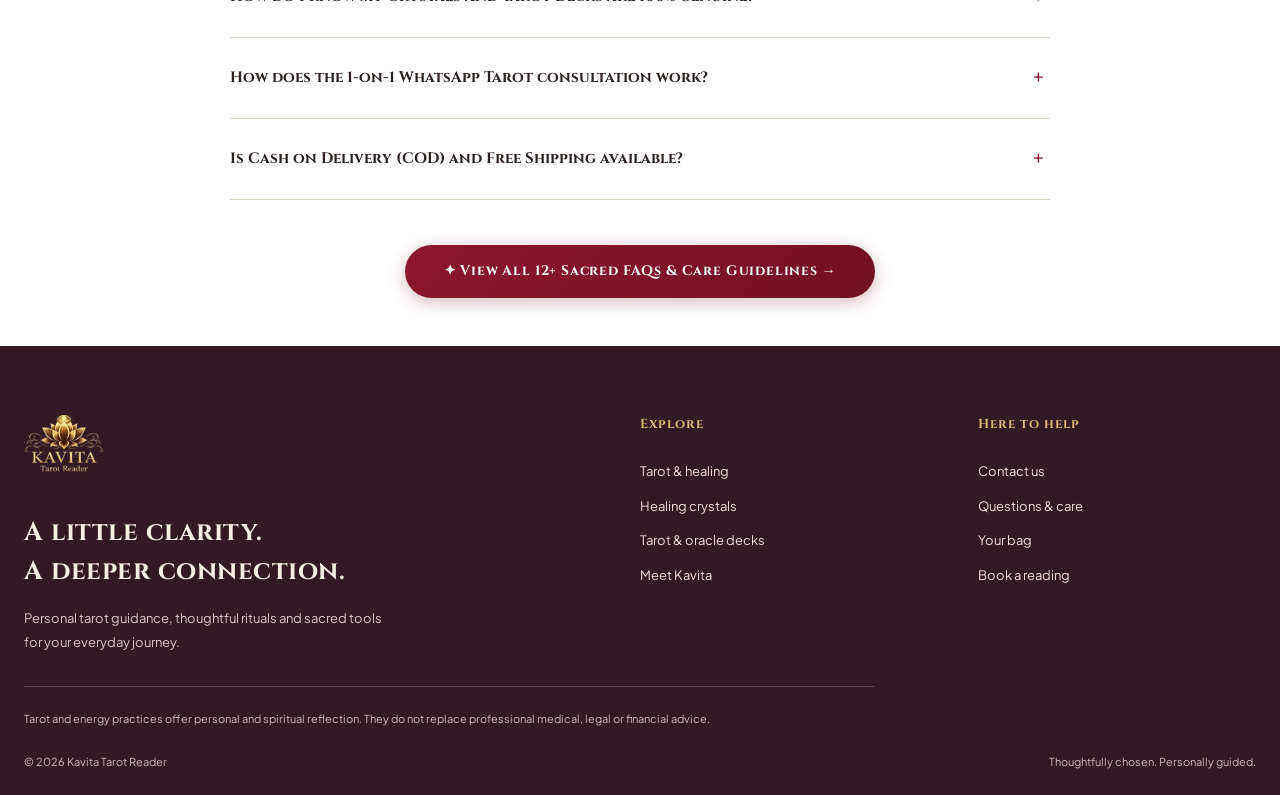
==== commit c8409815: "Performance: Reduce total assets by 70%, add lazy loading, preloading, multi-threaded server with gz" ====
--- a/index.html
+++ b/index.html
@@ -11,7 +11,13 @@
   <link href="https://fonts.googleapis.com/css2?family=Cinzel:wght@400;600;700;900&family=Plus+Jakarta+Sans:wght@300;400;500;600;700&display=swap" rel="stylesheet">
 
   <!-- Shared Store Stylesheet -->
+  <link rel="preload" as="style" href="assets/vanikabir.css">
   <link rel="stylesheet" href="assets/vanikabir.css">
+
+  <!-- Preload Critical Above-The-Fold Hero Assets (<1.5s Load Time) -->
+  <link rel="preload" as="image" href="assets/banner-desktop-readings-3x1.jpg" media="(min-width: 768px)" fetchpriority="high">
+  <link rel="preload" as="image" href="assets/banner-mobile-readings.jpg" media="(max-width: 767px)" fetchpriority="high">
+  <link rel="preload" as="image" href="assets/kavita-logo-gold.png" type="image/png">
 
   <style>
     /* =========================================================
@@ -2081,7 +2087,7 @@
         <!-- 1. Live Audio Readings -->
         <a href="consultations.html" class="cat-circle-card">
           <div class="cat-circle-avatar-wrap">
-            <img class="cat-circle-img" src="assets/product-live-audio.jpg" alt="Live Audio Consultations">
+            <img loading="lazy" decoding="async" class="cat-circle-img" src="assets/product-live-audio.jpg" alt="Live Audio Consultations">
           </div>
           <div class="cat-circle-name">Live Audio Readings</div>
         </a>
@@ -2089,7 +2095,7 @@
         <!-- 2. WhatsApp Voice Notes -->
         <a href="consultations.html" class="cat-circle-card">
           <div class="cat-circle-avatar-wrap">
-            <img class="cat-circle-img" src="assets/product-voice-note.jpg" alt="WhatsApp Voice Note Readings">
+            <img loading="lazy" decoding="async" class="cat-circle-img" src="assets/product-voice-note.jpg" alt="WhatsApp Voice Note Readings">
           </div>
           <div class="cat-circle-name">Voice Notes</div>
         </a>
@@ -2097,7 +2103,7 @@
         <!-- 3. Cord-Cutting Healing -->
         <a href="consultations.html" class="cat-circle-card">
           <div class="cat-circle-avatar-wrap">
-            <img class="cat-circle-img" src="assets/product-cord-cutting.jpg" alt="Distance Cord-Cutting & Healing">
+            <img loading="lazy" decoding="async" class="cat-circle-img" src="assets/product-cord-cutting.jpg" alt="Distance Cord-Cutting & Healing">
           </div>
           <div class="cat-circle-name">Cord-Cutting</div>
         </a>
@@ -2105,7 +2111,7 @@
         <!-- 4. Tibetan Lamafera -->
         <a href="consultations.html" class="cat-circle-card">
           <div class="cat-circle-avatar-wrap">
-            <img class="cat-circle-img" src="assets/product-lamafera.jpg" alt="Tibetan Lamafera Energy Healing">
+            <img loading="lazy" decoding="async" class="cat-circle-img" src="assets/product-lamafera.jpg" alt="Tibetan Lamafera Energy Healing">
           </div>
           <div class="cat-circle-name">Lamafera Healing</div>
         </a>
@@ -2113,7 +2119,7 @@
         <!-- 5. Healing Crystals -->
         <a href="collections.html?cat=crystals" class="cat-circle-card">
           <div class="cat-circle-avatar-wrap">
-            <img class="cat-circle-img" src="assets/crystal-pyrite.jpg" alt="Healing Crystals">
+            <img loading="lazy" decoding="async" class="cat-circle-img" src="assets/crystal-pyrite.jpg" alt="Healing Crystals">
           </div>
           <div class="cat-circle-name">Healing Crystals</div>
         </a>
@@ -2121,7 +2127,7 @@
         <!-- 6. Sacred Tarot Decks -->
         <a href="collections.html?cat=tarot" class="cat-circle-card">
           <div class="cat-circle-avatar-wrap">
-            <img class="cat-circle-img" src="assets/deck-gold-tarot.jpg" alt="Sacred Tarot Decks">
+            <img loading="lazy" decoding="async" class="cat-circle-img" src="assets/deck-gold-tarot.jpg" alt="Sacred Tarot Decks">
           </div>
           <div class="cat-circle-name">Sacred Decks</div>
         </a>
@@ -2257,7 +2263,7 @@
                 <span class="product-badge-flag">Core Service · Live Audio</span>
                 <button type="button" class="product-wishlist-heart" aria-label="Add to Wishlist" onclick="toggleWishlist(this, 1)">♡</button>
                 <a href="product.html?id=1">
-                  <img class="product-img" src="assets/product-live-audio.jpg" alt="Live Audio Call Tarot Reading">
+                  <img loading="lazy" decoding="async" class="product-img" src="assets/product-live-audio.jpg" alt="Live Audio Call Tarot Reading">
                 </a>
               </div>
               <div class="product-info-wrap" style="flex: 1; display: flex; flex-direction: column; justify-content: space-between;">
@@ -2295,7 +2301,7 @@
                 <span class="product-badge-flag">Swift Delivery · ₹451</span>
                 <button type="button" class="product-wishlist-heart" aria-label="Add to Wishlist" onclick="toggleWishlist(this, 2)">♡</button>
                 <a href="product.html?id=2">
-                  <img class="product-img" src="assets/product-voice-note.jpg" alt="WhatsApp Voice Note Tarot Reading">
+                  <img loading="lazy" decoding="async" class="product-img" src="assets/product-voice-note.jpg" alt="WhatsApp Voice Note Tarot Reading">
                 </a>
               </div>
               <div class="product-info-wrap" style="flex: 1; display: flex; flex-direction: column; justify-content: space-between;">
@@ -2334,7 +2340,7 @@
                 <span class="product-badge-flag">Specialized Spread</span>
                 <button type="button" class="product-wishlist-heart" aria-label="Add to Wishlist" onclick="toggleWishlist(this, 3)">♡</button>
                 <a href="product.html?id=3">
-                  <img class="product-img" src="assets/product-situational.jpg" alt="Situational Tarot Deep Dive">
+                  <img loading="lazy" decoding="async" class="product-img" src="assets/product-situational.jpg" alt="Situational Tarot Deep Dive">
                 </a>
               </div>
               <div class="product-info-wrap" style="flex: 1; display: flex; flex-direction: column; justify-content: space-between;">
@@ -2373,7 +2379,7 @@
                 <span class="product-badge-flag">Emotional Release</span>
                 <button type="button" class="product-wishlist-heart" aria-label="Add to Wishlist" onclick="toggleWishlist(this, 4)">♡</button>
                 <a href="product.html?id=4">
-                  <img class="product-img" src="assets/product-cord-cutting.jpg" alt="Distance Cord-Cutting Healing">
+                  <img loading="lazy" decoding="async" class="product-img" src="assets/product-cord-cutting.jpg" alt="Distance Cord-Cutting Healing">
                 </a>
               </div>
               <div class="product-info-wrap" style="flex: 1; display: flex; flex-direction: column; justify-content: space-between;">
@@ -2412,7 +2418,7 @@
                 <span class="product-badge-flag">High Vibrational</span>
                 <button type="button" class="product-wishlist-heart" aria-label="Add to Wishlist" onclick="toggleWishlist(this, 5)">♡</button>
                 <a href="product.html?id=5">
-                  <img class="product-img" src="assets/product-vortex-blessings.jpg" alt="Vortex of Blessings">
+                  <img loading="lazy" decoding="async" class="product-img" src="assets/product-vortex-blessings.jpg" alt="Vortex of Blessings">
                 </a>
               </div>
               <div class="product-info-wrap" style="flex: 1; display: flex; flex-direction: column; justify-content: space-between;">
@@ -2451,7 +2457,7 @@
                 <span class="product-badge-flag">Ancient Monk Modality</span>
                 <button type="button" class="product-wishlist-heart" aria-label="Add to Wishlist" onclick="toggleWishlist(this, 6)">♡</button>
                 <a href="product.html?id=6">
-                  <img class="product-img" src="assets/product-lamafera.jpg" alt="Lamafera Energy Healing">
+                  <img loading="lazy" decoding="async" class="product-img" src="assets/product-lamafera.jpg" alt="Lamafera Energy Healing">
                 </a>
               </div>
               <div class="product-info-wrap" style="flex: 1; display: flex; flex-direction: column; justify-content: space-between;">
@@ -2521,7 +2527,7 @@
                 <span class="product-badge-flag">Wealth Magnet #1</span>
                 <button type="button" class="product-wishlist-heart" aria-label="Add to Wishlist" onclick="toggleWishlist(this, 7)">♡</button>
                 <a href="product.html?id=7">
-                  <img class="product-img" src="assets/crystal-pyrite.jpg" alt="Natural Golden Pyrite Cluster">
+                  <img loading="lazy" decoding="async" class="product-img" src="assets/crystal-pyrite.jpg" alt="Natural Golden Pyrite Cluster">
                 </a>
               </div>
               <div class="product-info-wrap" style="flex: 1; display: flex; flex-direction: column; justify-content: space-between;">
@@ -2560,7 +2566,7 @@
                 <span class="product-badge-flag">Intuition & Peace</span>
                 <button type="button" class="product-wishlist-heart" aria-label="Add to Wishlist" onclick="toggleWishlist(this, 8)">♡</button>
                 <a href="product.html?id=8">
-                  <img class="product-img" src="assets/crystal-amethyst.jpg" alt="Raw Amethyst Third-Eye Cluster">
+                  <img loading="lazy" decoding="async" class="product-img" src="assets/crystal-amethyst.jpg" alt="Raw Amethyst Third-Eye Cluster">
                 </a>
               </div>
               <div class="product-info-wrap" style="flex: 1; display: flex; flex-direction: column; justify-content: space-between;">
@@ -2599,7 +2605,7 @@
                 <span class="product-badge-flag">Bestseller Bracelet</span>
                 <button type="button" class="product-wishlist-heart" aria-label="Add to Wishlist" onclick="toggleWishlist(this, 9)">♡</button>
                 <a href="product.html?id=9">
-                  <img class="product-img" src="assets/crystal-chakra-bracelet.jpg" alt="7 Chakra Radiance Healing Bracelet">
+                  <img loading="lazy" decoding="async" class="product-img" src="assets/crystal-chakra-bracelet.jpg" alt="7 Chakra Radiance Healing Bracelet">
                 </a>
               </div>
               <div class="product-info-wrap" style="flex: 1; display: flex; flex-direction: column; justify-content: space-between;">
@@ -2638,7 +2644,7 @@
                 <span class="product-badge-flag">Aura Cleanser</span>
                 <button type="button" class="product-wishlist-heart" aria-label="Add to Wishlist" onclick="toggleWishlist(this, 10)">♡</button>
                 <a href="product.html?id=10">
-                  <img class="product-img" src="assets/crystal-selenite-wand.jpg" alt="Moroccan Selenite Cleansing Wand">
+                  <img loading="lazy" decoding="async" class="product-img" src="assets/crystal-selenite-wand.jpg" alt="Moroccan Selenite Cleansing Wand">
                 </a>
               </div>
               <div class="product-info-wrap" style="flex: 1; display: flex; flex-direction: column; justify-content: space-between;">
@@ -2677,7 +2683,7 @@
                 <span class="product-badge-flag">Luxury Deck</span>
                 <button type="button" class="product-wishlist-heart" aria-label="Add to Wishlist" onclick="toggleWishlist(this, 11)">♡</button>
                 <a href="product.html?id=11">
-                  <img class="product-img" src="assets/deck-gold-tarot.jpg" alt="Sacred Gold-Foil Tarot Deck">
+                  <img loading="lazy" decoding="async" class="product-img" src="assets/deck-gold-tarot.jpg" alt="Sacred Gold-Foil Tarot Deck">
                 </a>
               </div>
               <div class="product-info-wrap" style="flex: 1; display: flex; flex-direction: column; justify-content: space-between;">
@@ -2716,7 +2722,7 @@
                 <span class="product-badge-flag">Intuition Deck</span>
                 <button type="button" class="product-wishlist-heart" aria-label="Add to Wishlist" onclick="toggleWishlist(this, 12)">♡</button>
                 <a href="product.html?id=12">
-                  <img class="product-img" src="assets/deck-moon-oracle.jpg" alt="Celestial Moon Oracle Cards">
+                  <img loading="lazy" decoding="async" class="product-img" src="assets/deck-moon-oracle.jpg" alt="Celestial Moon Oracle Cards">
                 </a>
               </div>
               <div class="product-info-wrap" style="flex: 1; display: flex; flex-direction: column; justify-content: space-between;">
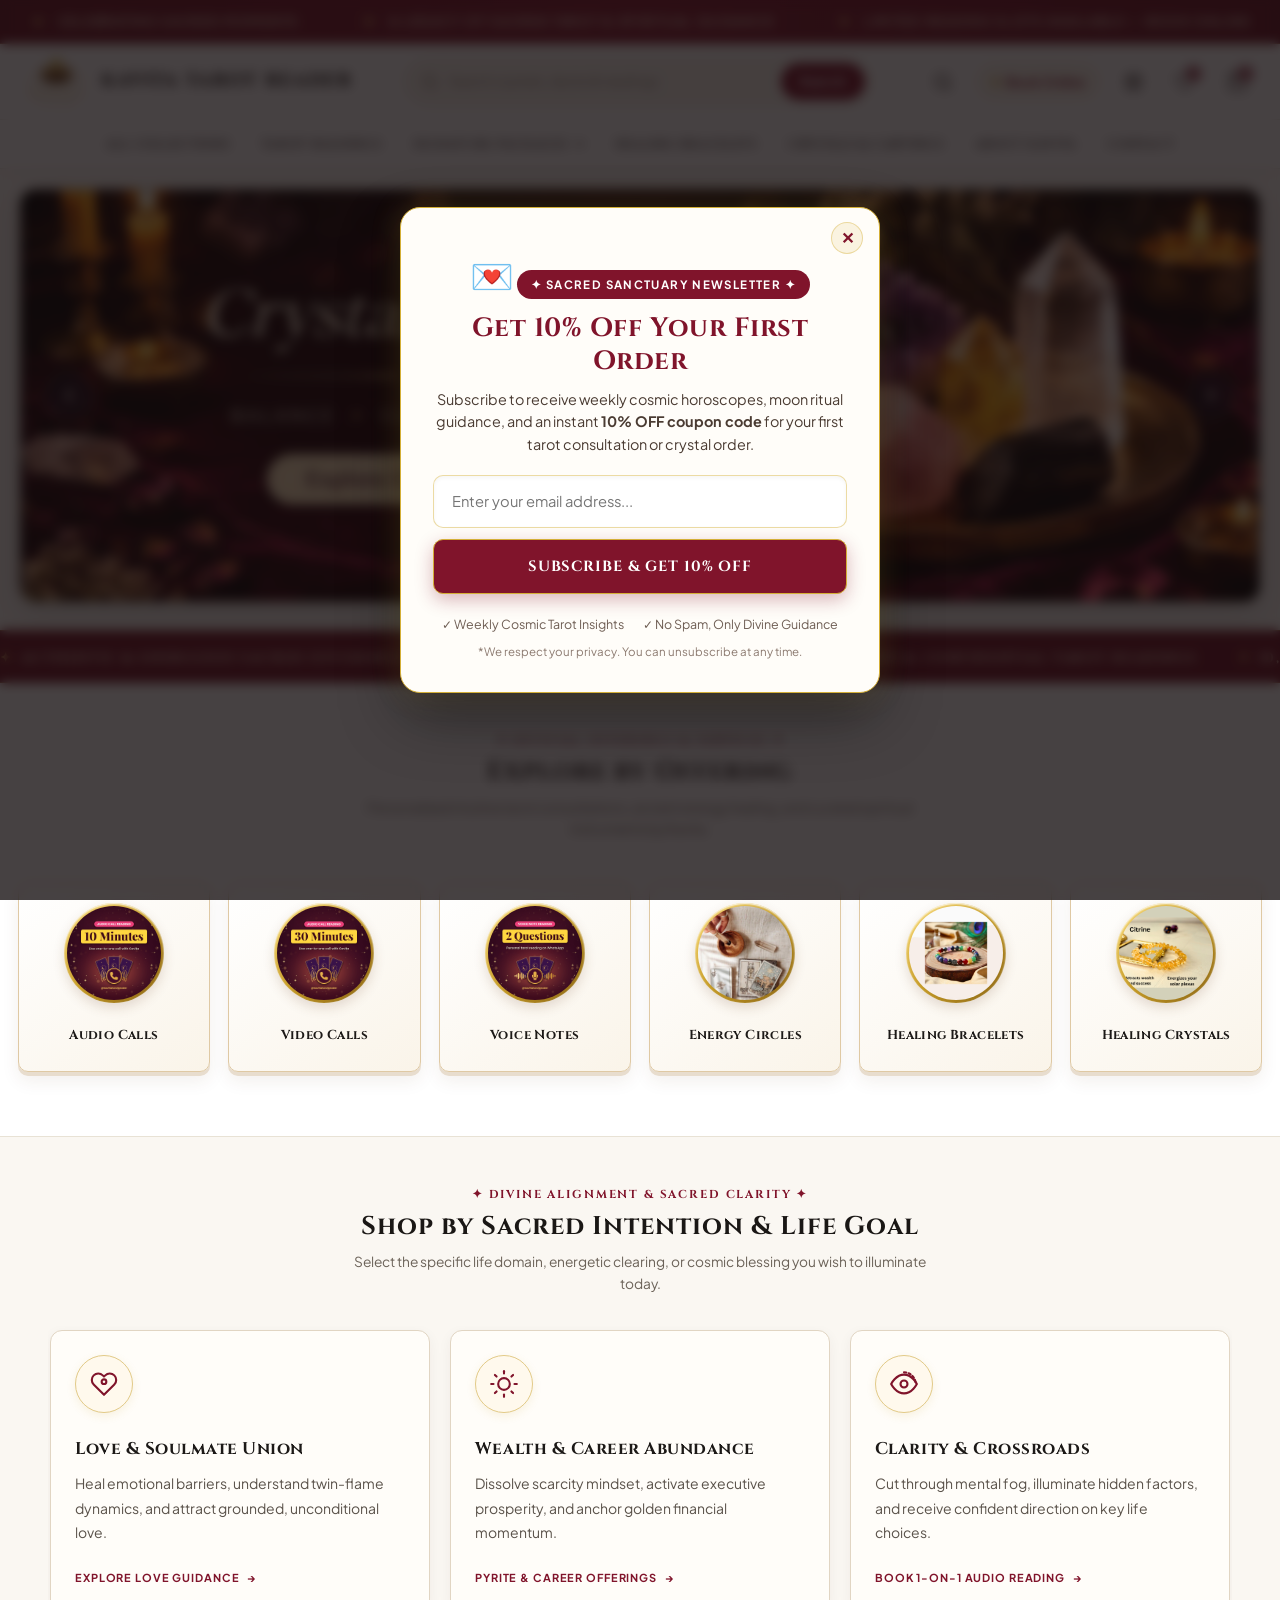
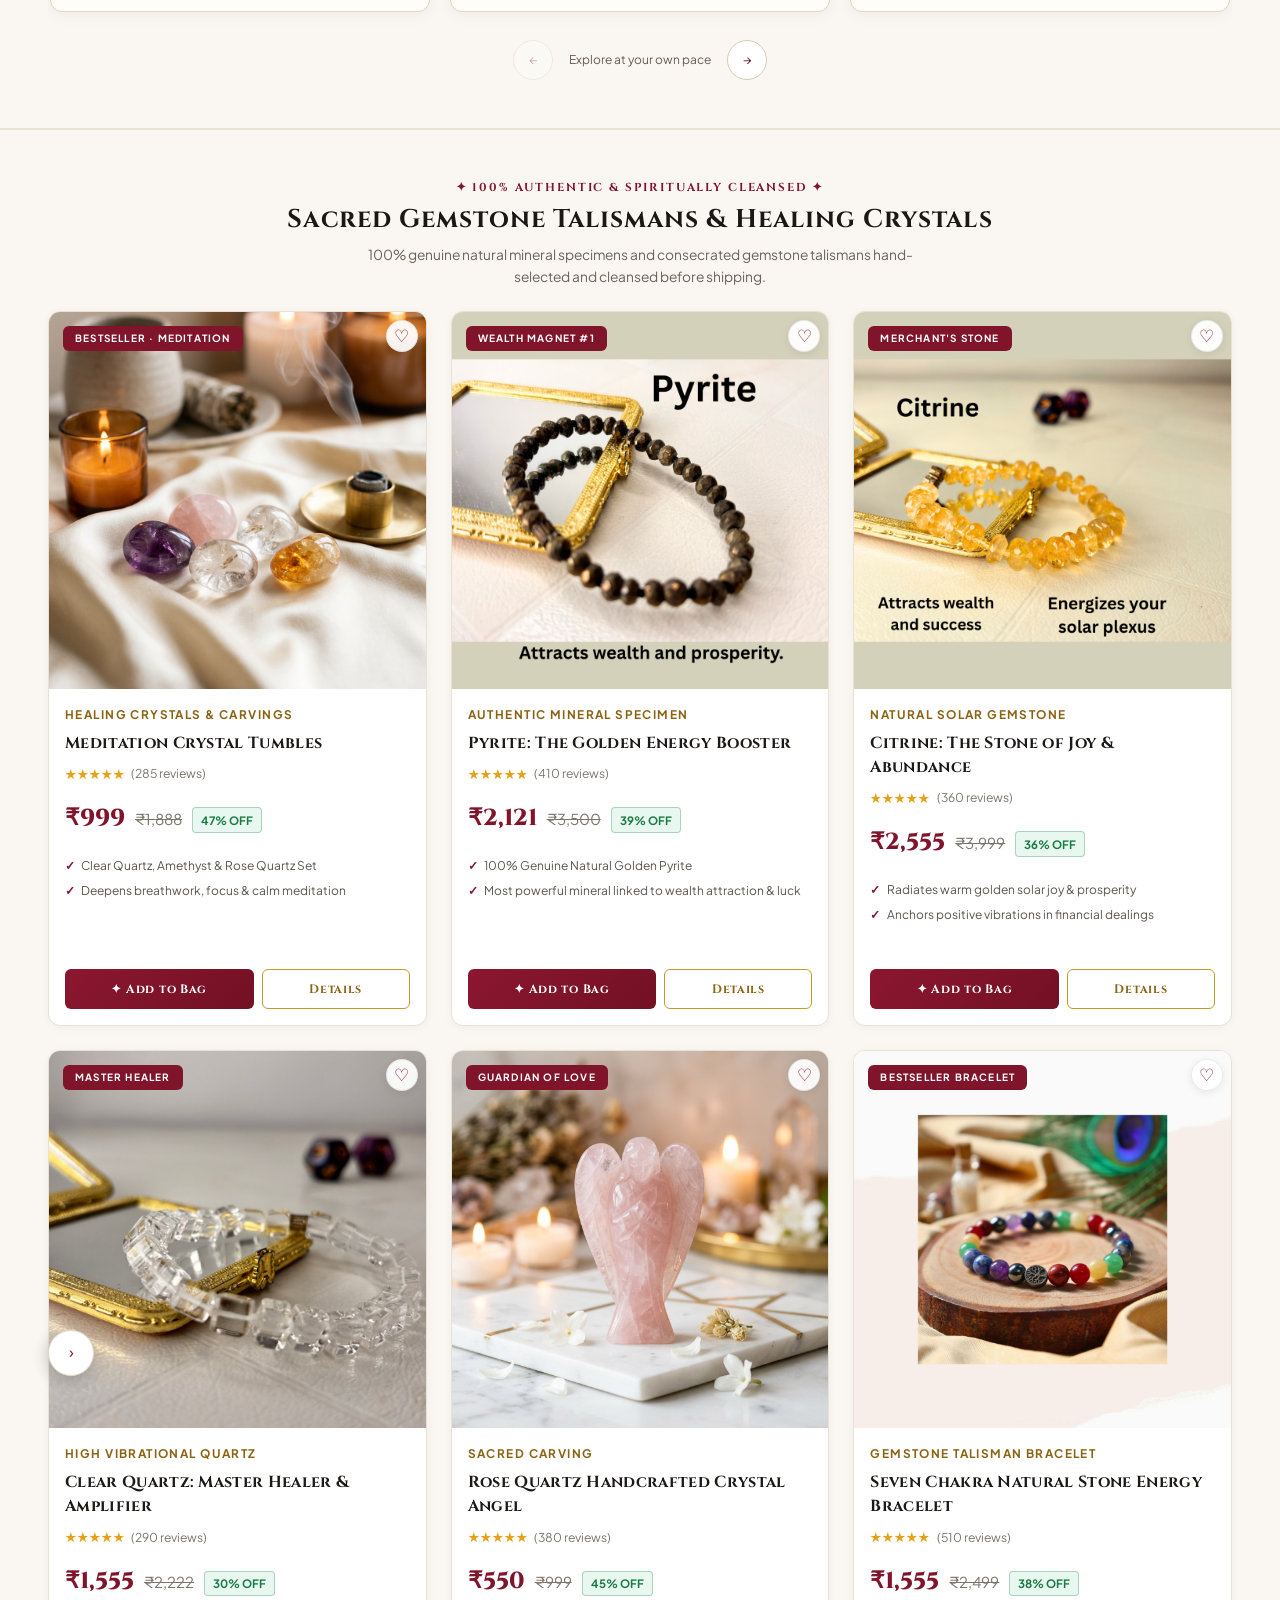
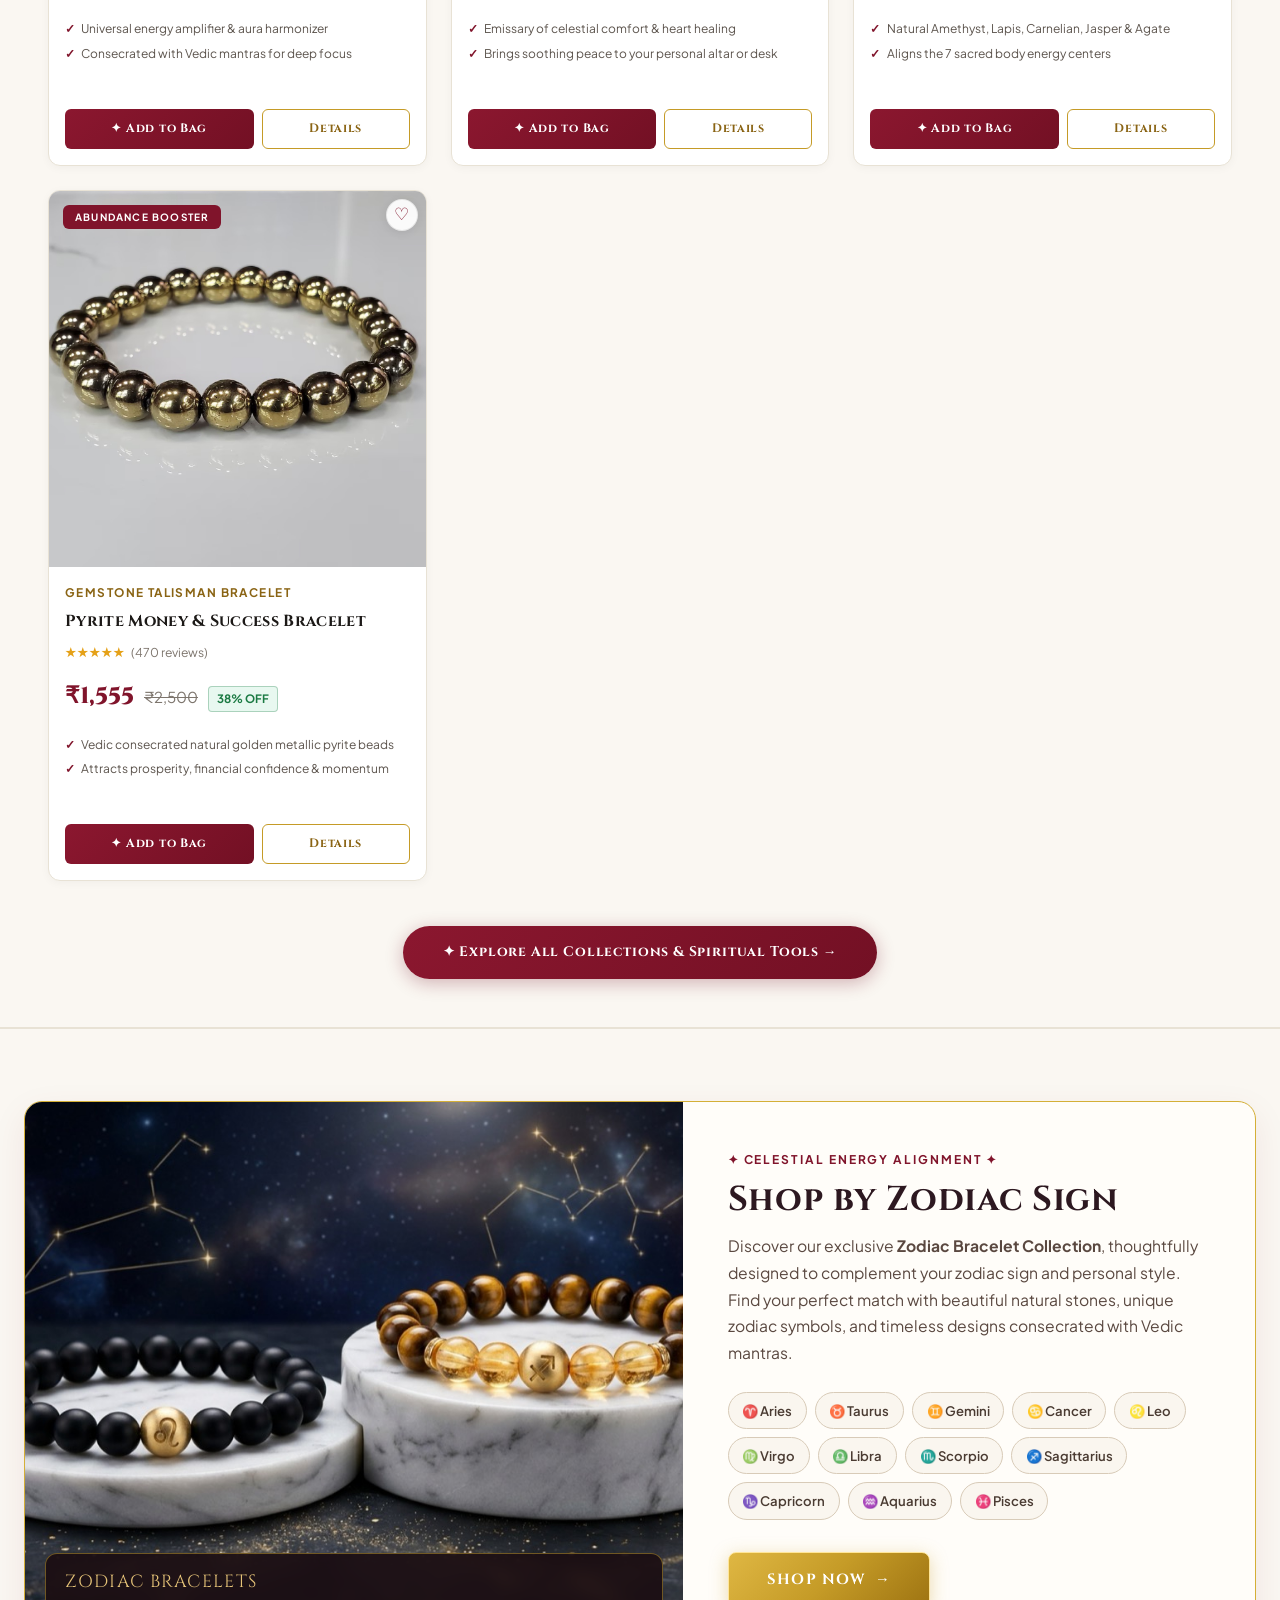
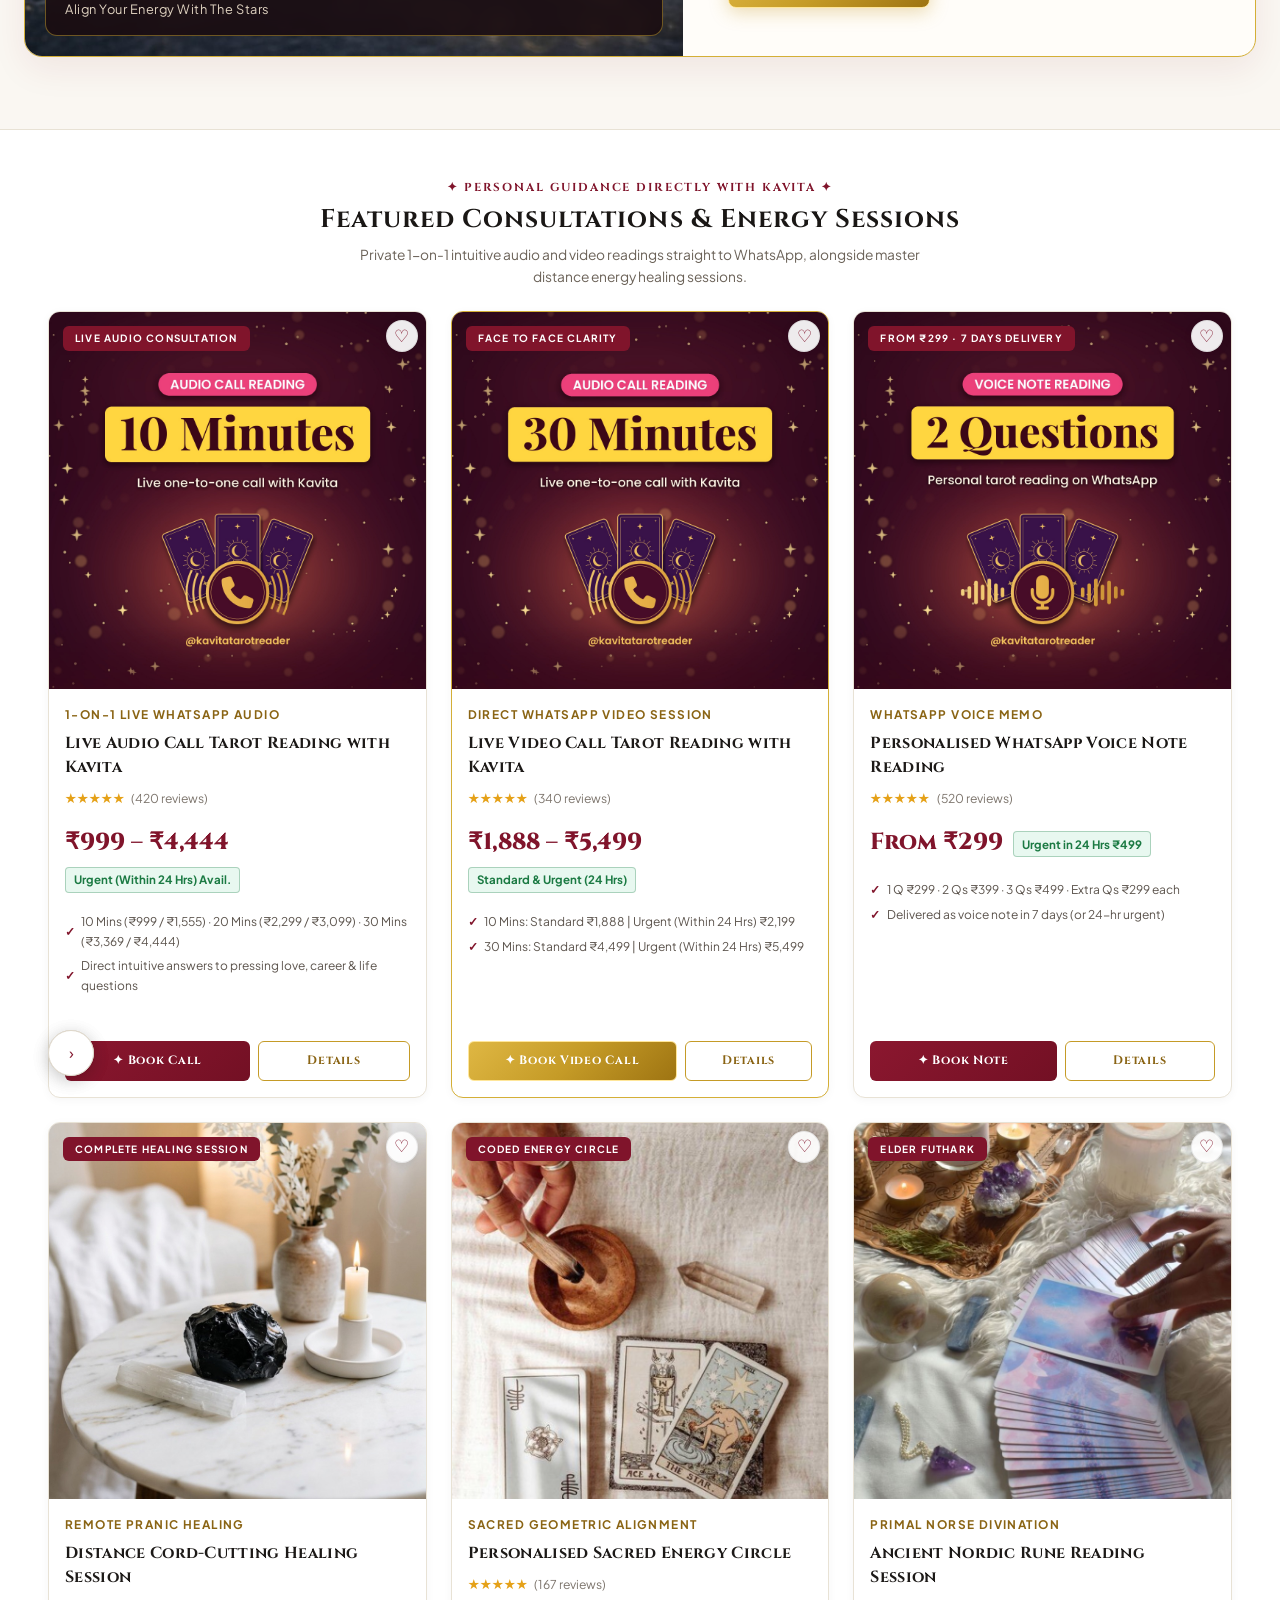
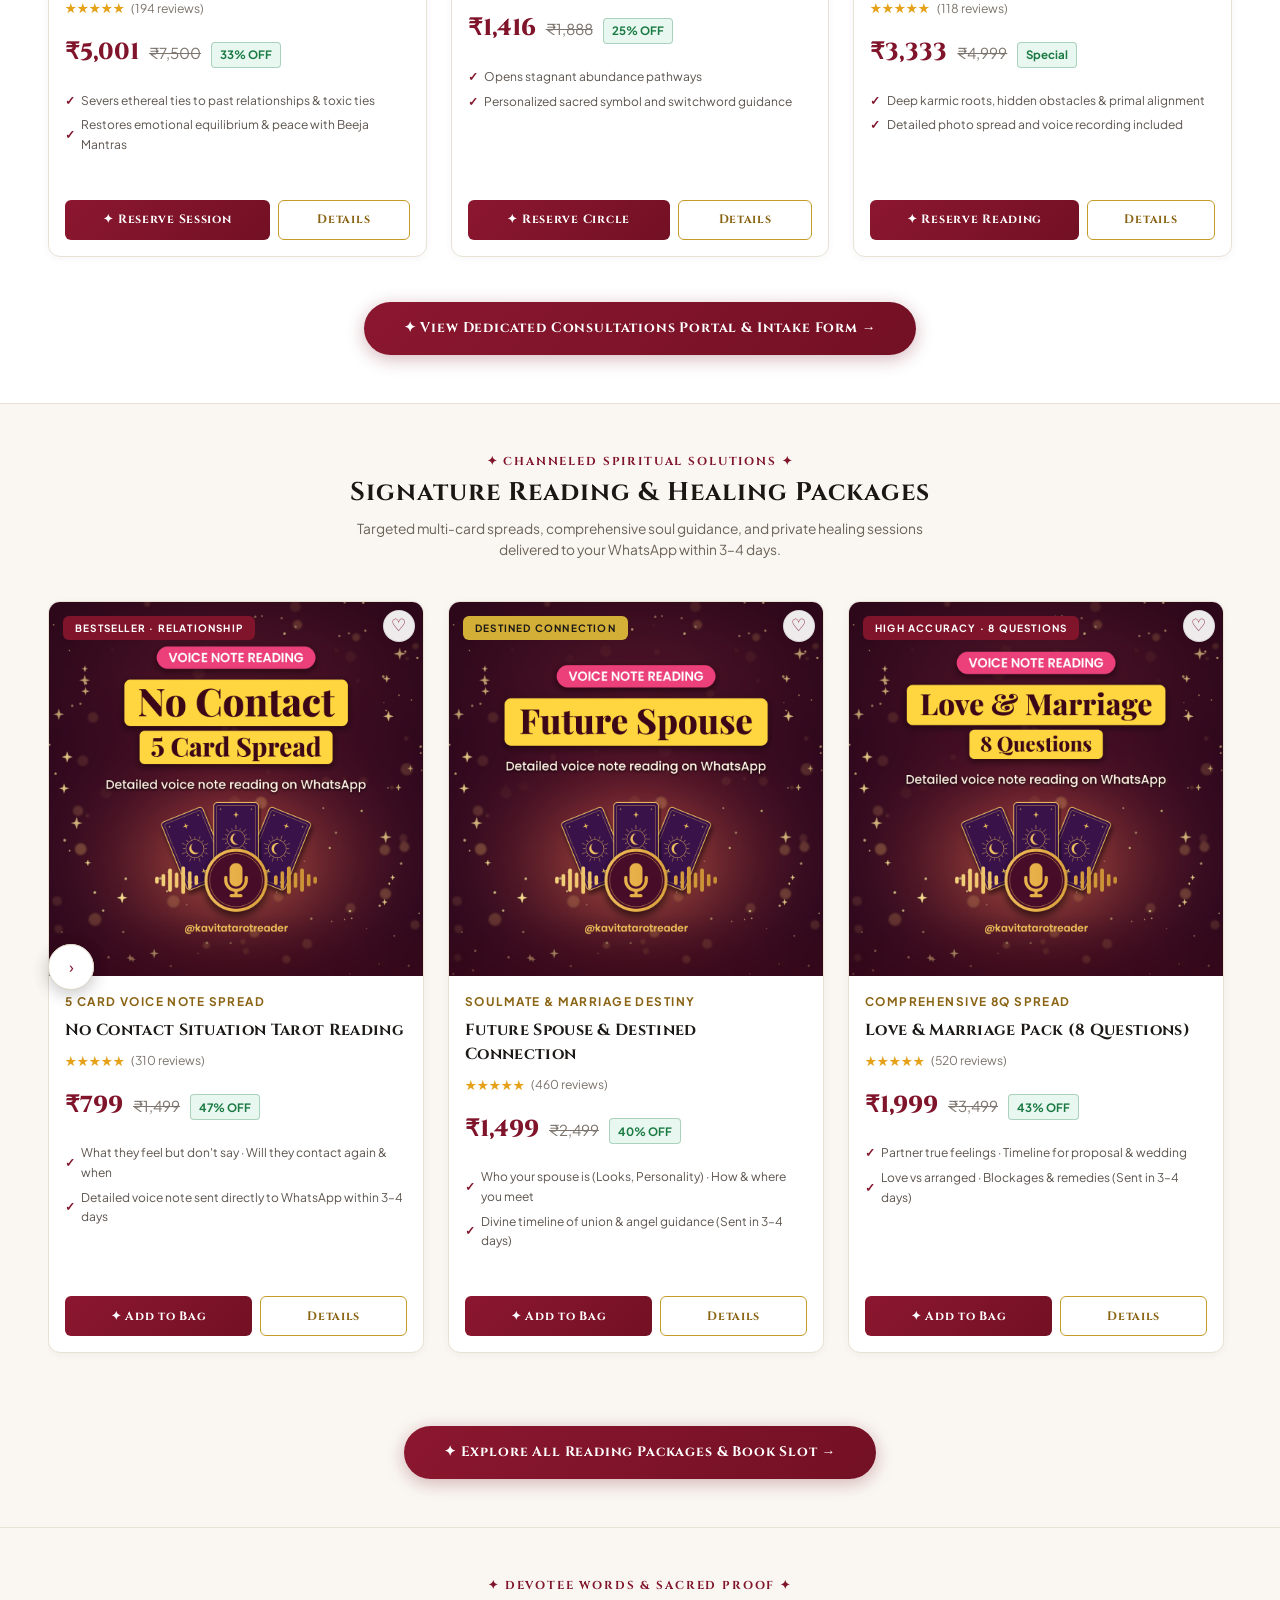
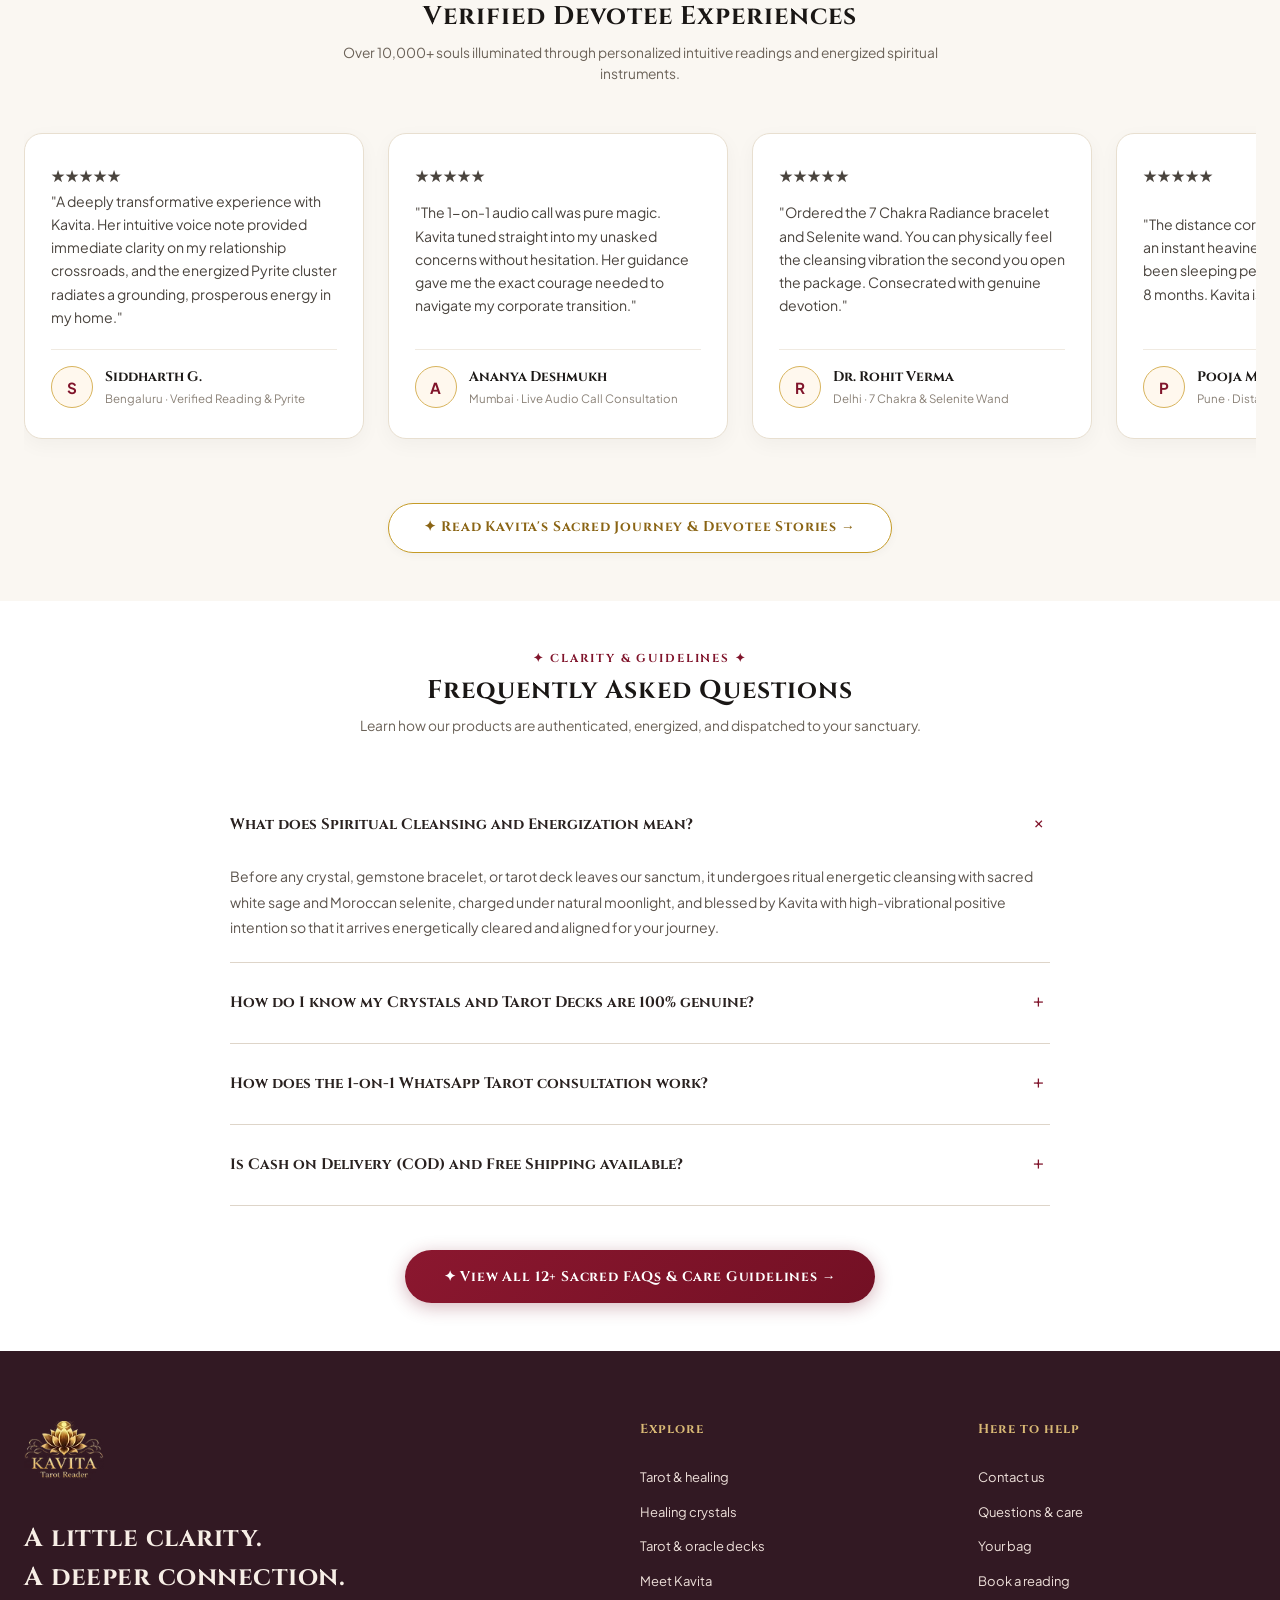
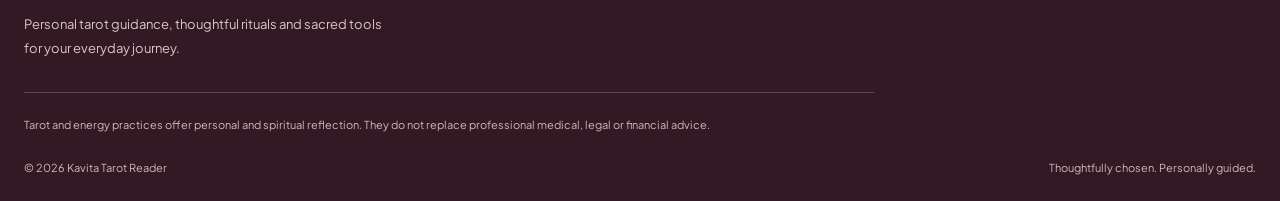
==== commit 5046437b: "feat: complete Kavita Tarot Reader storefront & Shopify Dawn parity theme - Add dedicated Signature " ====
--- a/index.html
+++ b/index.html
@@ -15,8 +15,8 @@
   <link rel="stylesheet" href="assets/vanikabir.css">
 
   <!-- Preload Critical Above-The-Fold Hero Assets (<1.5s Load Time) -->
-  <link rel="preload" as="image" href="assets/banner-desktop-readings-3x1.jpg" media="(min-width: 768px)" fetchpriority="high">
-  <link rel="preload" as="image" href="assets/banner-mobile-readings.jpg" media="(max-width: 767px)" fetchpriority="high">
+  <link rel="preload" as="image" href="assets/banner-desktop-crystal-align-3x1.jpg" media="(min-width: 768px)" fetchpriority="high">
+  <link rel="preload" as="image" href="assets/banner-mobile-crystal-align-4x5.jpg" media="(max-width: 767px)" fetchpriority="high">
   <link rel="preload" as="image" href="assets/kavita-logo-gold.png" type="image/png">
 
   <style>
@@ -1864,10 +1864,38 @@
       <div class="container kavita-hdr__container">
         <ul class="kavita-hdr__menu">
           <li class="kavita-hdr__menu-item"><a href="collections.html" class="kavita-hdr__menu-link">All Collections</a></li>
-          <li class="kavita-hdr__menu-item"><a href="collections.html?cat=tarot" class="kavita-hdr__menu-link">Tarot Decks</a></li>
-          <li class="kavita-hdr__menu-item"><a href="collections.html?cat=oracle" class="kavita-hdr__menu-link">Oracle Cards</a></li>
-          <li class="kavita-hdr__menu-item"><a href="collections.html?cat=crystals" class="kavita-hdr__menu-link">Crystals & Gems</a></li>
-          <li class="kavita-hdr__menu-item"><a href="consultations.html" class="kavita-hdr__menu-link">Readings</a></li>
+          <li class="kavita-hdr__menu-item"><a href="consultations.html" class="kavita-hdr__menu-link">Tarot Readings</a></li>
+          <li class="kavita-hdr__menu-item kavita-hdr__menu-item--dropdown">
+            <a href="packages.html" class="kavita-hdr__menu-link">
+              Signature Packages
+              <svg class="kavita-hdr__caret" width="10" height="6" viewBox="0 0 10 6" fill="none"><path d="M1 1L5 5L9 1" stroke="currentColor" stroke-width="1.5" stroke-linecap="round"/></svg>
+            </a>
+            <div class="kavita-hdr__dropdown">
+              <div class="kavita-hdr__dropdown-grid" style="grid-template-columns: repeat(2, 1fr); min-width: 520px; gap: 1.5rem;">
+                <div class="kavita-hdr__dropdown-col">
+                  <span class="kavita-hdr__dropdown-title">✦ Love &amp; Relationships</span>
+                  <a href="product.html?id=31">No Contact Situation (5 Card)</a>
+                  <a href="product.html?id=32">Future Spouse &amp; Destined Connection</a>
+                  <a href="product.html?id=33">Love &amp; Marriage Pack (8 Questions)</a>
+                  <a href="product.html?id=34">No Contact Situation (4 Questions)</a>
+                  <a href="product.html?id=37">Reunion Reading: Will They Return?</a>
+                </div>
+                <div class="kavita-hdr__dropdown-col">
+                  <span class="kavita-hdr__dropdown-title">✦ Healing &amp; Career Growth</span>
+                  <a href="product.html?id=35">Heart Consultation: 1:1 Healing</a>
+                  <a href="product.html?id=36">Career Growth &amp; Financial Path</a>
+                  <a href="product.html?id=38">Deep Insight Reading (8 Questions)</a>
+                  <div style="margin-top: 0.85rem; padding-top: 0.65rem; border-top: 1px dashed #ECE7DE;">
+                    <a href="packages.html" style="color: #80142B; font-weight: 700; display: inline-flex; align-items: center; gap: 4px;">
+                      ✦ Explore All 8 Packages →
+                    </a>
+                  </div>
+                </div>
+              </div>
+            </div>
+          </li>
+          <li class="kavita-hdr__menu-item"><a href="collections.html?cat=bracelets" class="kavita-hdr__menu-link">Healing Bracelets</a></li>
+          <li class="kavita-hdr__menu-item"><a href="collections.html?cat=crystals" class="kavita-hdr__menu-link">Crystals &amp; Carvings</a></li>
           <li class="kavita-hdr__menu-item"><a href="about.html" class="kavita-hdr__menu-link">About Kavita</a></li>
           <li class="kavita-hdr__menu-item"><a href="contact.html" class="kavita-hdr__menu-link">Contact</a></li>
         </ul>
@@ -1883,53 +1911,70 @@
     <div class="kavita-slider-container">
       <section class="kavita-slider-wrap" id="kavitaBannerSlider" aria-label="Featured Sacred Banners">
         <div class="kavita-slider" id="sliderTrack">
-          <!-- Slide 1: Tarot Readings (Clarity, Guidance, Higher Perspective) -->
+          <!-- Slide 1: Crystal Healing (Align Your Mind, Body & Energy) -->
           <div class="kavita-slider__slide is-active" data-index="0">
-            <a href="consultations.html" class="kavita-slider__link" aria-label="Tarot Readings - Clarity, Guidance, Higher Perspective">
+            <a href="collections.html?cat=crystals" class="kavita-slider__link" aria-label="Crystal Healing — Align Your Mind, Body & Energy — Explore Our Crystal Collection">
+              <picture class="kavita-slider__picture">
+                <source media="(max-width: 767px)" srcset="assets/banner-mobile-crystal-align-4x5.jpg">
+                <img
+                  src="assets/banner-desktop-crystal-align-3x1.jpg"
+                  alt="Crystal Healing — Align Your Mind, Body & Energy"
+                  class="kavita-slider__img"
+                  loading="eager"
+                  fetchpriority="high"
+                  width="2048"
+                  height="682"
+                >
+              </picture>
+            </a>
+          </div>
+
+          <!-- Slide 2: Crystal Healing (Dark Velvet — Balance · Cleanse · Energise) -->
+          <div class="kavita-slider__slide" data-index="1">
+            <a href="collections.html?cat=crystals" class="kavita-slider__link" aria-label="Crystal Healing — Balance, Cleanse, Energise — Explore Our Collection">
+              <picture class="kavita-slider__picture">
+                <source media="(max-width: 767px)" srcset="assets/banner-mobile-crystal-velvet-4x5.jpg">
+                <img
+                  src="assets/banner-desktop-crystal-velvet-3x1.jpg"
+                  alt="Crystal Healing — Balance, Cleanse, Energise — Explore Sacred Crystals"
+                  class="kavita-slider__img"
+                  loading="lazy"
+                  width="2048"
+                  height="682"
+                >
+              </picture>
+            </a>
+          </div>
+
+          <!-- Slide 3: Discover the Power of Crystals (Natural Energy, Balance & Healing) -->
+          <div class="kavita-slider__slide" data-index="2">
+            <a href="collections.html?cat=crystals" class="kavita-slider__link" aria-label="Discover the Power of Crystals — Natural Energy & Healing">
+              <picture class="kavita-slider__picture">
+                <source media="(max-width: 767px)" srcset="assets/banner-mobile-crystal-power-4x5.jpg">
+                <img
+                  src="assets/banner-desktop-crystal-power-3x1.jpg"
+                  alt="Discover the Power of Crystals — Natural Energy & Emotional Balance"
+                  class="kavita-slider__img"
+                  loading="lazy"
+                  width="2048"
+                  height="682"
+                >
+              </picture>
+            </a>
+          </div>
+
+          <!-- Slide 4: Sacred Tarot Readings (Clarity, Guidance, Higher Perspective) -->
+          <div class="kavita-slider__slide" data-index="3">
+            <a href="consultations.html" class="kavita-slider__link" aria-label="Sacred Tarot Readings — Clarity, Guidance & Higher Perspective">
               <picture class="kavita-slider__picture">
                 <source media="(max-width: 767px)" srcset="assets/banner-mobile-readings.jpg">
                 <img
                   src="assets/banner-desktop-readings-3x1.jpg"
-                  alt="Tarot Readings — Clarity, Guidance, Higher Perspective"
-                  class="kavita-slider__img"
-                  loading="eager"
-                  fetchpriority="high"
-                  width="1024"
-                  height="341"
-                >
-              </picture>
-            </a>
-          </div>
-
-          <!-- Slide 2: Sacred Tarot for a Brighter Tomorrow -->
-          <div class="kavita-slider__slide" data-index="1">
-            <a href="collections.html" class="kavita-slider__link" aria-label="Sacred Tarot for a Brighter Tomorrow — Shop Collection">
-              <picture class="kavita-slider__picture">
-                <source media="(max-width: 767px)" srcset="assets/banner-1-mobile.jpg">
-                <img
-                  src="assets/banner-desktop-collection-3x1.jpg"
-                  alt="Sacred Tarot for a Brighter Tomorrow"
+                  alt="Personalized Tarot Readings — Clarity, Guidance & Higher Perspective"
                   class="kavita-slider__img"
                   loading="lazy"
-                  width="1024"
-                  height="341"
-                >
-              </picture>
-            </a>
-          </div>
-
-          <!-- Slide 3: Let The Cards Reveal Your Guidance -->
-          <div class="kavita-slider__slide" data-index="2">
-            <a href="consultations.html" class="kavita-slider__link" aria-label="Let The Cards Reveal Your Guidance, Clarity & A Brighter Tomorrow">
-              <picture class="kavita-slider__picture">
-                <source media="(max-width: 767px)" srcset="assets/banner-2-mobile.jpg">
-                <img
-                  src="assets/banner-desktop-guidance-3x1.jpg"
-                  alt="Let The Cards Reveal Your Guidance, Clarity & A Brighter Tomorrow"
-                  class="kavita-slider__img"
-                  loading="lazy"
-                  width="1024"
-                  height="341"
+                  width="2048"
+                  height="682"
                 >
               </picture>
             </a>
@@ -1953,6 +1998,7 @@
           <button type="button" class="kavita-slider__dot is-active" data-slide="0" aria-label="Go to slide 1" aria-selected="true"></button>
           <button type="button" class="kavita-slider__dot" data-slide="1" aria-label="Go to slide 2" aria-selected="false"></button>
           <button type="button" class="kavita-slider__dot" data-slide="2" aria-label="Go to slide 3" aria-selected="false"></button>
+          <button type="button" class="kavita-slider__dot" data-slide="3" aria-label="Go to slide 4" aria-selected="false"></button>
         </div>
       </section>
     </div>
@@ -2084,52 +2130,52 @@
       </div>
 
       <div class="categories-circle-row">
-        <!-- 1. Live Audio Readings -->
+        <!-- 1. Live Audio Calls -->
         <a href="consultations.html" class="cat-circle-card">
           <div class="cat-circle-avatar-wrap">
-            <img loading="lazy" decoding="async" class="cat-circle-img" src="assets/product-live-audio.jpg" alt="Live Audio Consultations">
-          </div>
-          <div class="cat-circle-name">Live Audio Readings</div>
+            <img loading="lazy" decoding="async" class="cat-circle-img" src="assets/product-call-10min.jpg" alt="Live Audio Consultations">
+          </div>
+          <div class="cat-circle-name">Audio Calls</div>
         </a>
 
-        <!-- 2. WhatsApp Voice Notes -->
+        <!-- 2. Live Video Calls -->
         <a href="consultations.html" class="cat-circle-card">
           <div class="cat-circle-avatar-wrap">
-            <img loading="lazy" decoding="async" class="cat-circle-img" src="assets/product-voice-note.jpg" alt="WhatsApp Voice Note Readings">
+            <img loading="lazy" decoding="async" class="cat-circle-img" src="assets/product-call-30min.jpg" alt="Live Video Consultations">
+          </div>
+          <div class="cat-circle-name">Video Calls</div>
+        </a>
+
+        <!-- 3. WhatsApp Voice Notes -->
+        <a href="consultations.html" class="cat-circle-card">
+          <div class="cat-circle-avatar-wrap">
+            <img loading="lazy" decoding="async" class="cat-circle-img" src="assets/product-voice-2q.jpg" alt="Voice Note Readings">
           </div>
           <div class="cat-circle-name">Voice Notes</div>
         </a>
 
-        <!-- 3. Cord-Cutting Healing -->
-        <a href="consultations.html" class="cat-circle-card">
+        <!-- 4. Sacred Energy Circles -->
+        <a href="collections.html?cat=readings" class="cat-circle-card">
           <div class="cat-circle-avatar-wrap">
-            <img loading="lazy" decoding="async" class="cat-circle-img" src="assets/product-cord-cutting.jpg" alt="Distance Cord-Cutting & Healing">
-          </div>
-          <div class="cat-circle-name">Cord-Cutting</div>
+            <img loading="lazy" decoding="async" class="cat-circle-img" src="assets/product-energy-circle.jpg" alt="Personalised Energy Circles">
+          </div>
+          <div class="cat-circle-name">Energy Circles</div>
         </a>
 
-        <!-- 4. Tibetan Lamafera -->
-        <a href="consultations.html" class="cat-circle-card">
+        <!-- 5. Healing Gemstone Bracelets -->
+        <a href="collections.html?cat=bracelets" class="cat-circle-card">
           <div class="cat-circle-avatar-wrap">
-            <img loading="lazy" decoding="async" class="cat-circle-img" src="assets/product-lamafera.jpg" alt="Tibetan Lamafera Energy Healing">
-          </div>
-          <div class="cat-circle-name">Lamafera Healing</div>
+            <img loading="lazy" decoding="async" class="cat-circle-img" src="assets/product-seven-chakra-bracelet.png" alt="Healing Gemstone Bracelets">
+          </div>
+          <div class="cat-circle-name">Healing Bracelets</div>
         </a>
 
-        <!-- 5. Healing Crystals -->
+        <!-- 6. Healing Crystals & Carvings -->
         <a href="collections.html?cat=crystals" class="cat-circle-card">
           <div class="cat-circle-avatar-wrap">
-            <img loading="lazy" decoding="async" class="cat-circle-img" src="assets/crystal-pyrite.jpg" alt="Healing Crystals">
+            <img loading="lazy" decoding="async" class="cat-circle-img" src="assets/product-citrine.png" alt="Healing Crystals">
           </div>
           <div class="cat-circle-name">Healing Crystals</div>
-        </a>
-
-        <!-- 6. Sacred Tarot Decks -->
-        <a href="collections.html?cat=tarot" class="cat-circle-card">
-          <div class="cat-circle-avatar-wrap">
-            <img loading="lazy" decoding="async" class="cat-circle-img" src="assets/deck-gold-tarot.jpg" alt="Sacred Tarot Decks">
-          </div>
-          <div class="cat-circle-name">Sacred Decks</div>
         </a>
       </div>
     </div>
@@ -2162,7 +2208,7 @@
         </a>
 
         <!-- 2. Wealth & Career Abundance -->
-        <a href="product.html?id=7" class="luxury-intention-card">
+        <a href="product.html?id=20" class="luxury-intention-card">
           <div class="luxury-intention-icon-wrap">
             <svg width="28" height="28" viewBox="0 0 24 24" fill="none" stroke="currentColor" stroke-width="1.8" stroke-linecap="round" stroke-linejoin="round">
               <circle cx="12" cy="12" r="5"></circle>
@@ -2196,7 +2242,7 @@
         </a>
 
         <!-- 4. Cord-Cutting & Emotional Release -->
-        <a href="product.html?id=4" class="luxury-intention-card">
+        <a href="product.html?id=10" class="luxury-intention-card">
           <div class="luxury-intention-icon-wrap">
             <svg width="28" height="28" viewBox="0 0 24 24" fill="none" stroke="currentColor" stroke-width="1.8" stroke-linecap="round" stroke-linejoin="round">
               <path d="M12 2L15.09 8.26L22 9.27L17 14.14L18.18 21.02L12 17.77L5.82 21.02L7 14.14L2 9.27L8.91 8.26L12 2Z"></path>
@@ -2208,7 +2254,7 @@
         </a>
 
         <!-- 5. Aura Shielding & Purification -->
-        <a href="product.html?id=10" class="luxury-intention-card">
+        <a href="product.html?id=22" class="luxury-intention-card">
           <div class="luxury-intention-icon-wrap">
             <svg width="28" height="28" viewBox="0 0 24 24" fill="none" stroke="currentColor" stroke-width="1.8" stroke-linecap="round" stroke-linejoin="round">
               <path d="M12 22s8-4 8-10V5l-8-3-8 3v7c0 6 8 10 8 10z"></path>
@@ -2218,11 +2264,11 @@
           </div>
           <h3 class="luxury-intention-title">Aura Shielding & Cleansing</h3>
           <p class="luxury-intention-desc">Purify stagnant environmental energy, sweep away psychic debris, and protect your personal aura.</p>
-          <div class="luxury-intention-meta">Selenite & Crystal Cleansers <span>→</span></div>
+          <div class="luxury-intention-meta">Master Healer Quartz & Crystals <span>→</span></div>
         </a>
 
         <!-- 6. Spiritual Awakening & Guidance -->
-        <a href="collections.html?cat=tarot" class="luxury-intention-card">
+        <a href="collections.html?cat=readings" class="luxury-intention-card">
           <div class="luxury-intention-icon-wrap">
             <svg width="28" height="28" viewBox="0 0 24 24" fill="none" stroke="currentColor" stroke-width="1.8" stroke-linecap="round" stroke-linejoin="round">
               <polygon points="12 2 15.09 8.26 22 9.27 17 14.14 18.18 21.02 12 17.77 5.82 21.02 7 14.14 2 9.27 8.91 8.26 12 2"></polygon>
@@ -2236,269 +2282,7 @@
     </div>
   </section>
 
-  <!-- =========================================================
-       6. INTERACTIVE SLIDER 1: FEATURED 1-ON-1 READINGS & ENERGY HEALING
-       (All 6 Verified Services in Responsive Carousel)
-  ========================================================= -->
-  <section id="consultations-slider" class="section-wrap" style="background: #FFFFFF;">
-    <div class="container">
-      <div class="section-header">
-        <div class="section-kicker">✦ Personal Guidance Directly with Kavita ✦</div>
-        <h2 class="section-title">Featured Consultations & Energy Sessions</h2>
-        <p class="section-sub">Private 1-on-1 intuitive audio readings straight to WhatsApp, alongside master distance energy healing sessions.</p>
-      </div>
-
-      <div class="kavita-carousel-outer">
-        <!-- Navigation Chevrons -->
-        
-        
-
-        <!-- Carousel Track -->
-        <div class="kavita-carousel-track" id="consultationsTrack">
-
-          <!-- 1. Live Audio Call Tarot Reading -->
-          <div class="kavita-carousel-slide">
-            <div class="product-card" style="height: 100%; display: flex; flex-direction: column;">
-              <div class="product-media">
-                <span class="product-badge-flag">Core Service · Live Audio</span>
-                <button type="button" class="product-wishlist-heart" aria-label="Add to Wishlist" onclick="toggleWishlist(this, 1)">♡</button>
-                <a href="product.html?id=1">
-                  <img loading="lazy" decoding="async" class="product-img" src="assets/product-live-audio.jpg" alt="Live Audio Call Tarot Reading">
-                </a>
-              </div>
-              <div class="product-info-wrap" style="flex: 1; display: flex; flex-direction: column; justify-content: space-between;">
-                <div>
-                  <div class="product-category-sub">1-on-1 Live WhatsApp Session</div>
-                  <h4 class="product-title">
-                    <a href="product.html?id=1">Live Audio Call Tarot Reading with Kavita</a>
-                  </h4>
-                  <div class="product-reviews-stars">★★★★★ <span class="product-reviews-count">(380 reviews)</span></div>
-                  <div class="product-pricing-row">
-                    <span class="current-price">₹999 – ₹4,444</span>
-                    <span class="discount-pill">Standard & Premium</span>
-                  </div>
-                  <div class="product-features-bullet">
-                    <span>10, 20, or 30 Mins Live Audio Call</span>
-                    <span>Direct intuitive answers to your questions</span>
-                  </div>
-                </div>
-                <div class="product-card-actions">
-                  <button class="btn btn-maroon" onclick="openBookingModal('Live Audio Call Tarot Reading')">
-                    ✦ Book Call
-                  </button>
-                  <a href="product.html?id=1" class="btn btn-outline">
-                    Details
-                  </a>
-                </div>
-              </div>
-            </div>
-          </div>
-
-          <!-- 2. WhatsApp Voice Note Tarot Reading -->
-          <div class="kavita-carousel-slide">
-            <div class="product-card" style="height: 100%; display: flex; flex-direction: column;">
-              <div class="product-media">
-                <span class="product-badge-flag">Swift Delivery · ₹451</span>
-                <button type="button" class="product-wishlist-heart" aria-label="Add to Wishlist" onclick="toggleWishlist(this, 2)">♡</button>
-                <a href="product.html?id=2">
-                  <img loading="lazy" decoding="async" class="product-img" src="assets/product-voice-note.jpg" alt="WhatsApp Voice Note Tarot Reading">
-                </a>
-              </div>
-              <div class="product-info-wrap" style="flex: 1; display: flex; flex-direction: column; justify-content: space-between;">
-                <div>
-                  <div class="product-category-sub">WhatsApp Voice Memo</div>
-                  <h4 class="product-title">
-                    <a href="product.html?id=2">Personalised WhatsApp Voice Note Reading (2 Qs)</a>
-                  </h4>
-                  <div class="product-reviews-stars">★★★★★ <span class="product-reviews-count">(520 reviews)</span></div>
-                  <div class="product-pricing-row">
-                    <span class="current-price">₹451</span>
-                    <span class="compare-price">₹999</span>
-                    <span class="discount-pill">55% OFF</span>
-                  </div>
-                  <div class="product-features-bullet">
-                    <span>Submit 2 Urgent Life Questions</span>
-                    <span>5–10 min detailed voice memo straight to WhatsApp</span>
-                  </div>
-                </div>
-                <div class="product-card-actions">
-                  <button class="btn btn-maroon" onclick="openBookingModal('WhatsApp Voice Note Reading (₹451)')">
-                    ✦ Book Note
-                  </button>
-                  <a href="product.html?id=2" class="btn btn-outline">
-                    Details
-                  </a>
-                </div>
-              </div>
-            </div>
-          </div>
-
-          <!-- 3. Situational Tarot Deep Dive -->
-          <div class="kavita-carousel-slide">
-            <div class="product-card" style="height: 100%; display: flex; flex-direction: column;">
-              <div class="product-media">
-                <span class="product-badge-flag">Specialized Spread</span>
-                <button type="button" class="product-wishlist-heart" aria-label="Add to Wishlist" onclick="toggleWishlist(this, 3)">♡</button>
-                <a href="product.html?id=3">
-                  <img loading="lazy" decoding="async" class="product-img" src="assets/product-situational.jpg" alt="Situational Tarot Deep Dive">
-                </a>
-              </div>
-              <div class="product-info-wrap" style="flex: 1; display: flex; flex-direction: column; justify-content: space-between;">
-                <div>
-                  <div class="product-category-sub">In-Depth Consultation</div>
-                  <h4 class="product-title">
-                    <a href="product.html?id=3">Situational Tarot Deep Dive Package</a>
-                  </h4>
-                  <div class="product-reviews-stars">★★★★★ <span class="product-reviews-count">(215 reviews)</span></div>
-                  <div class="product-pricing-row">
-                    <span class="current-price">₹1,999</span>
-                    <span class="compare-price">₹3,499</span>
-                    <span class="discount-pill">43% OFF</span>
-                  </div>
-                  <div class="product-features-bullet">
-                    <span>Love, Career or Toxic Crossroads</span>
-                    <span>Includes card photos & action remedies</span>
-                  </div>
-                </div>
-                <div class="product-card-actions">
-                  <button class="btn btn-maroon" onclick="openBookingModal('Situational Tarot Deep Dive')">
-                    ✦ Book Session
-                  </button>
-                  <a href="product.html?id=3" class="btn btn-outline">
-                    Details
-                  </a>
-                </div>
-              </div>
-            </div>
-          </div>
-
-          <!-- 4. Distance Cord-Cutting Healing -->
-          <div class="kavita-carousel-slide">
-            <div class="product-card" style="height: 100%; display: flex; flex-direction: column;">
-              <div class="product-media">
-                <span class="product-badge-flag">Emotional Release</span>
-                <button type="button" class="product-wishlist-heart" aria-label="Add to Wishlist" onclick="toggleWishlist(this, 4)">♡</button>
-                <a href="product.html?id=4">
-                  <img loading="lazy" decoding="async" class="product-img" src="assets/product-cord-cutting.jpg" alt="Distance Cord-Cutting Healing">
-                </a>
-              </div>
-              <div class="product-info-wrap" style="flex: 1; display: flex; flex-direction: column; justify-content: space-between;">
-                <div>
-                  <div class="product-category-sub">Remote Pranic Healing</div>
-                  <h4 class="product-title">
-                    <a href="product.html?id=4">Distance Cord-Cutting Healing Session</a>
-                  </h4>
-                  <div class="product-reviews-stars">★★★★★ <span class="product-reviews-count">(194 reviews)</span></div>
-                  <div class="product-pricing-row">
-                    <span class="current-price">₹2,499</span>
-                    <span class="compare-price">₹3,999</span>
-                    <span class="discount-pill">38% OFF</span>
-                  </div>
-                  <div class="product-features-bullet">
-                    <span>Severs ethereal ties to past relationships</span>
-                    <span>Restores emotional equilibrium & peace</span>
-                  </div>
-                </div>
-                <div class="product-card-actions">
-                  <button class="btn btn-maroon" onclick="openBookingModal('Distance Cord-Cutting Session')">
-                    ✦ Reserve Session
-                  </button>
-                  <a href="product.html?id=4" class="btn btn-outline">
-                    Details
-                  </a>
-                </div>
-              </div>
-            </div>
-          </div>
-
-          <!-- 5. Vortex of Blessings -->
-          <div class="kavita-carousel-slide">
-            <div class="product-card" style="height: 100%; display: flex; flex-direction: column;">
-              <div class="product-media">
-                <span class="product-badge-flag">High Vibrational</span>
-                <button type="button" class="product-wishlist-heart" aria-label="Add to Wishlist" onclick="toggleWishlist(this, 5)">♡</button>
-                <a href="product.html?id=5">
-                  <img loading="lazy" decoding="async" class="product-img" src="assets/product-vortex-blessings.jpg" alt="Vortex of Blessings">
-                </a>
-              </div>
-              <div class="product-info-wrap" style="flex: 1; display: flex; flex-direction: column; justify-content: space-between;">
-                <div>
-                  <div class="product-category-sub">Coded Energy Circle</div>
-                  <h4 class="product-title">
-                    <a href="product.html?id=5">Vortex of Blessings — Coded Energy Circle</a>
-                  </h4>
-                  <div class="product-reviews-stars">★★★★★ <span class="product-reviews-count">(167 reviews)</span></div>
-                  <div class="product-pricing-row">
-                    <span class="current-price">₹3,100</span>
-                    <span class="compare-price">₹4,500</span>
-                    <span class="discount-pill">31% OFF</span>
-                  </div>
-                  <div class="product-features-bullet">
-                    <span>Opens stagnant abundance pathways</span>
-                    <span>Personalized sacred symbol guidance</span>
-                  </div>
-                </div>
-                <div class="product-card-actions">
-                  <button class="btn btn-maroon" onclick="openBookingModal('Vortex of Blessings Circle')">
-                    ✦ Reserve Session
-                  </button>
-                  <a href="product.html?id=5" class="btn btn-outline">
-                    Details
-                  </a>
-                </div>
-              </div>
-            </div>
-          </div>
-
-          <!-- 6. Lamafera Ancient Tibetan Healing -->
-          <div class="kavita-carousel-slide">
-            <div class="product-card" style="height: 100%; display: flex; flex-direction: column;">
-              <div class="product-media">
-                <span class="product-badge-flag">Ancient Monk Modality</span>
-                <button type="button" class="product-wishlist-heart" aria-label="Add to Wishlist" onclick="toggleWishlist(this, 6)">♡</button>
-                <a href="product.html?id=6">
-                  <img loading="lazy" decoding="async" class="product-img" src="assets/product-lamafera.jpg" alt="Lamafera Energy Healing">
-                </a>
-              </div>
-              <div class="product-info-wrap" style="flex: 1; display: flex; flex-direction: column; justify-content: space-between;">
-                <div>
-                  <div class="product-category-sub">Sacred Tibetan Healing</div>
-                  <h4 class="product-title">
-                    <a href="product.html?id=6">Lamafera Ancient Tibetan Energy Healing</a>
-                  </h4>
-                  <div class="product-reviews-stars">★★★★★ <span class="product-reviews-count">(142 reviews)</span></div>
-                  <div class="product-pricing-row">
-                    <span class="current-price">₹3,500</span>
-                    <span class="compare-price">₹5,500</span>
-                    <span class="discount-pill">36% OFF</span>
-                  </div>
-                  <div class="product-features-bullet">
-                    <span>Dissolves deep karmic & fear blockages</span>
-                    <span>Infused with sacred Tibetan symbols</span>
-                  </div>
-                </div>
-                <div class="product-card-actions">
-                  <button class="btn btn-maroon" onclick="openBookingModal('Lamafera Ancient Tibetan Healing')">
-                    ✦ Reserve Session
-                  </button>
-                  <a href="product.html?id=6" class="btn btn-outline">
-                    Details
-                  </a>
-                </div>
-              </div>
-            </div>
-          </div>
-
-        </div>
-      </div>
-
-      <div style="text-align: center; margin-top: 2.8rem;">
-        <a href="consultations.html" class="btn btn-maroon" style="padding: 0.95rem 2.5rem;">
-          ✦ View Dedicated Consultations Portal & Intake Form →
-        </a>
-      </div>
-    </div>
-  </section>
+  
 
   <!-- =========================================================
        7. INTERACTIVE SLIDER 2: CURATED CRYSTALS & SACRED DECKS
@@ -2508,48 +2292,596 @@
     <div class="container">
       <div class="section-header">
         <div class="section-kicker">✦ 100% Authentic & Spiritually Cleansed ✦</div>
-        <h2 class="section-title">Curated Crystals & Sacred Tarot Decks</h2>
-        <p class="section-sub">Genuine mineral specimens and gold-foil tarot instruments hand-selected and cleansed before shipping.</p>
+        <h2 class="section-title">Sacred Gemstone Talismans & Healing Crystals</h2>
+        <p class="section-sub">100% genuine natural mineral specimens and consecrated gemstone talismans hand-selected and cleansed before shipping.</p>
       </div>
 
       <div class="kavita-carousel-outer">
         <!-- Navigation Chevrons -->
-        
-        
+        <button class="kavita-carousel-arrow prev" onclick="moveCarousel('productsTrack', -1)" aria-label="Previous Offerings">‹</button>
+        <button class="kavita-carousel-arrow next" onclick="moveCarousel('productsTrack', 1)" aria-label="Next Offerings">›</button>
 
         <!-- Carousel Track -->
         <div class="kavita-carousel-track" id="productsTrack">
 
-          <!-- 1. Natural Golden Pyrite Wealth Cluster -->
+          <!-- 1. Meditation Crystal Tumbles -->
+          <div class="kavita-carousel-slide">
+            <div class="product-card" style="height: 100%; display: flex; flex-direction: column;">
+              <div class="product-media">
+                <span class="product-badge-flag">Bestseller · Meditation</span>
+                <button type="button" class="product-wishlist-heart" aria-label="Add to Wishlist" onclick="toggleWishlist(this, 18)">♡</button>
+                <a href="product.html?id=18">
+                  <img loading="lazy" decoding="async" class="product-img" src="assets/product-meditation-tumbles.jpg" alt="Meditation Crystal Tumbles">
+                </a>
+              </div>
+              <div class="product-info-wrap" style="flex: 1; display: flex; flex-direction: column; justify-content: space-between;">
+                <div>
+                  <div class="product-category-sub">Healing Crystals & Carvings</div>
+                  <h4 class="product-title">
+                    <a href="product.html?id=18">Meditation Crystal Tumbles</a>
+                  </h4>
+                  <div class="product-reviews-stars">★★★★★ <span class="product-reviews-count">(285 reviews)</span></div>
+                  <div class="product-pricing-row">
+                    <span class="current-price">₹999</span>
+                    <span class="compare-price">₹1,888</span>
+                    <span class="discount-pill">47% OFF</span>
+                  </div>
+                  <div class="product-features-bullet">
+                    <span>Clear Quartz, Amethyst & Rose Quartz Set</span>
+                    <span>Deepens breathwork, focus & calm meditation</span>
+                  </div>
+                </div>
+                <div class="product-card-actions">
+                  <button class="btn btn-maroon" onclick="addToCart('Meditation Crystal Tumbles', 999, 'assets/product-meditation-tumbles.jpg', 'meditation-crystal-tumbles')">
+                    ✦ Add to Bag
+                  </button>
+                  <a href="product.html?id=18" class="btn btn-outline">
+                    Details
+                  </a>
+                </div>
+              </div>
+            </div>
+          </div>
+
+          <!-- 2. Pyrite: The Golden Energy Booster -->
           <div class="kavita-carousel-slide">
             <div class="product-card" style="height: 100%; display: flex; flex-direction: column;">
               <div class="product-media">
                 <span class="product-badge-flag">Wealth Magnet #1</span>
+                <button type="button" class="product-wishlist-heart" aria-label="Add to Wishlist" onclick="toggleWishlist(this, 20)">♡</button>
+                <a href="product.html?id=20">
+                  <img loading="lazy" decoding="async" class="product-img" src="assets/product-pyrite-booster.png" alt="Pyrite: The Golden Energy Booster">
+                </a>
+              </div>
+              <div class="product-info-wrap" style="flex: 1; display: flex; flex-direction: column; justify-content: space-between;">
+                <div>
+                  <div class="product-category-sub">Authentic Mineral Specimen</div>
+                  <h4 class="product-title">
+                    <a href="product.html?id=20">Pyrite: The Golden Energy Booster</a>
+                  </h4>
+                  <div class="product-reviews-stars">★★★★★ <span class="product-reviews-count">(410 reviews)</span></div>
+                  <div class="product-pricing-row">
+                    <span class="current-price">₹2,121</span>
+                    <span class="compare-price">₹3,500</span>
+                    <span class="discount-pill">39% OFF</span>
+                  </div>
+                  <div class="product-features-bullet">
+                    <span>100% Genuine Natural Golden Pyrite</span>
+                    <span>Most powerful mineral linked to wealth attraction & luck</span>
+                  </div>
+                </div>
+                <div class="product-card-actions">
+                  <button class="btn btn-maroon" onclick="addToCart('Pyrite: The Golden Energy Booster', 2121, 'assets/product-pyrite-booster.png', 'pyrite-golden-energy-booster')">
+                    ✦ Add to Bag
+                  </button>
+                  <a href="product.html?id=20" class="btn btn-outline">
+                    Details
+                  </a>
+                </div>
+              </div>
+            </div>
+          </div>
+
+          <!-- 3. Citrine: The Stone of Joy & Abundance -->
+          <div class="kavita-carousel-slide">
+            <div class="product-card" style="height: 100%; display: flex; flex-direction: column;">
+              <div class="product-media">
+                <span class="product-badge-flag">Merchant's Stone</span>
+                <button type="button" class="product-wishlist-heart" aria-label="Add to Wishlist" onclick="toggleWishlist(this, 21)">♡</button>
+                <a href="product.html?id=21">
+                  <img loading="lazy" decoding="async" class="product-img" src="assets/product-citrine.png" alt="Citrine: The Stone of Joy and Abundance">
+                </a>
+              </div>
+              <div class="product-info-wrap" style="flex: 1; display: flex; flex-direction: column; justify-content: space-between;">
+                <div>
+                  <div class="product-category-sub">Natural Solar Gemstone</div>
+                  <h4 class="product-title">
+                    <a href="product.html?id=21">Citrine: The Stone of Joy & Abundance</a>
+                  </h4>
+                  <div class="product-reviews-stars">★★★★★ <span class="product-reviews-count">(360 reviews)</span></div>
+                  <div class="product-pricing-row">
+                    <span class="current-price">₹2,555</span>
+                    <span class="compare-price">₹3,999</span>
+                    <span class="discount-pill">36% OFF</span>
+                  </div>
+                  <div class="product-features-bullet">
+                    <span>Radiates warm golden solar joy & prosperity</span>
+                    <span>Anchors positive vibrations in financial dealings</span>
+                  </div>
+                </div>
+                <div class="product-card-actions">
+                  <button class="btn btn-maroon" onclick="addToCart('Citrine: The Stone of Joy & Abundance', 2555, 'assets/product-citrine.png', 'citrine-stone-of-joy-abundance')">
+                    ✦ Add to Bag
+                  </button>
+                  <a href="product.html?id=21" class="btn btn-outline">
+                    Details
+                  </a>
+                </div>
+              </div>
+            </div>
+          </div>
+
+          <!-- 4. Clear Quartz: Master Healer & Energy Amplifier -->
+          <div class="kavita-carousel-slide">
+            <div class="product-card" style="height: 100%; display: flex; flex-direction: column;">
+              <div class="product-media">
+                <span class="product-badge-flag">Master Healer</span>
+                <button type="button" class="product-wishlist-heart" aria-label="Add to Wishlist" onclick="toggleWishlist(this, 22)">♡</button>
+                <a href="product.html?id=22">
+                  <img loading="lazy" decoding="async" class="product-img" src="assets/product-clear-quartz.jpg" alt="Clear Quartz: The Master Healer">
+                </a>
+              </div>
+              <div class="product-info-wrap" style="flex: 1; display: flex; flex-direction: column; justify-content: space-between;">
+                <div>
+                  <div class="product-category-sub">High Vibrational Quartz</div>
+                  <h4 class="product-title">
+                    <a href="product.html?id=22">Clear Quartz: Master Healer & Amplifier</a>
+                  </h4>
+                  <div class="product-reviews-stars">★★★★★ <span class="product-reviews-count">(290 reviews)</span></div>
+                  <div class="product-pricing-row">
+                    <span class="current-price">₹1,555</span>
+                    <span class="compare-price">₹2,222</span>
+                    <span class="discount-pill">30% OFF</span>
+                  </div>
+                  <div class="product-features-bullet">
+                    <span>Universal energy amplifier & aura harmonizer</span>
+                    <span>Consecrated with Vedic mantras for deep focus</span>
+                  </div>
+                </div>
+                <div class="product-card-actions">
+                  <button class="btn btn-maroon" onclick="addToCart('Clear Quartz: Master Healer', 1555, 'assets/product-clear-quartz.jpg', 'clear-quartz-master-healer')">
+                    ✦ Add to Bag
+                  </button>
+                  <a href="product.html?id=22" class="btn btn-outline">
+                    Details
+                  </a>
+                </div>
+              </div>
+            </div>
+          </div>
+
+          <!-- 5. Rose Quartz Handcrafted Crystal Angel -->
+          <div class="kavita-carousel-slide">
+            <div class="product-card" style="height: 100%; display: flex; flex-direction: column;">
+              <div class="product-media">
+                <span class="product-badge-flag">Guardian of Love</span>
+                <button type="button" class="product-wishlist-heart" aria-label="Add to Wishlist" onclick="toggleWishlist(this, 19)">♡</button>
+                <a href="product.html?id=19">
+                  <img loading="lazy" decoding="async" class="product-img" src="assets/product-rose-quartz-angel.jpg" alt="Rose Quartz Small Angel">
+                </a>
+              </div>
+              <div class="product-info-wrap" style="flex: 1; display: flex; flex-direction: column; justify-content: space-between;">
+                <div>
+                  <div class="product-category-sub">Sacred Carving</div>
+                  <h4 class="product-title">
+                    <a href="product.html?id=19">Rose Quartz Handcrafted Crystal Angel</a>
+                  </h4>
+                  <div class="product-reviews-stars">★★★★★ <span class="product-reviews-count">(380 reviews)</span></div>
+                  <div class="product-pricing-row">
+                    <span class="current-price">₹550</span>
+                    <span class="compare-price">₹999</span>
+                    <span class="discount-pill">45% OFF</span>
+                  </div>
+                  <div class="product-features-bullet">
+                    <span>Emissary of celestial comfort & heart healing</span>
+                    <span>Brings soothing peace to your personal altar or desk</span>
+                  </div>
+                </div>
+                <div class="product-card-actions">
+                  <button class="btn btn-maroon" onclick="addToCart('Rose Quartz Handcrafted Crystal Angel', 550, 'assets/product-rose-quartz-angel.jpg', 'rose-quartz-small-angel')">
+                    ✦ Add to Bag
+                  </button>
+                  <a href="product.html?id=19" class="btn btn-outline">
+                    Details
+                  </a>
+                </div>
+              </div>
+            </div>
+          </div>
+
+          <!-- 6. Seven Chakra Natural Stone Energy Alignment Bracelet -->
+          <div class="kavita-carousel-slide">
+            <div class="product-card" style="height: 100%; display: flex; flex-direction: column;">
+              <div class="product-media">
+                <span class="product-badge-flag">Bestseller Bracelet</span>
+                <button type="button" class="product-wishlist-heart" aria-label="Add to Wishlist" onclick="toggleWishlist(this, 12)">♡</button>
+                <a href="product.html?id=12">
+                  <img loading="lazy" decoding="async" class="product-img" src="assets/product-seven-chakra-bracelet.png" alt="Seven Chakra Natural Stone Energy Bracelet">
+                </a>
+              </div>
+              <div class="product-info-wrap" style="flex: 1; display: flex; flex-direction: column; justify-content: space-between;">
+                <div>
+                  <div class="product-category-sub">Gemstone Talisman Bracelet</div>
+                  <h4 class="product-title">
+                    <a href="product.html?id=12">Seven Chakra Natural Stone Energy Bracelet</a>
+                  </h4>
+                  <div class="product-reviews-stars">★★★★★ <span class="product-reviews-count">(510 reviews)</span></div>
+                  <div class="product-pricing-row">
+                    <span class="current-price">₹1,555</span>
+                    <span class="compare-price">₹2,499</span>
+                    <span class="discount-pill">38% OFF</span>
+                  </div>
+                  <div class="product-features-bullet">
+                    <span>Natural Amethyst, Lapis, Carnelian, Jasper & Agate</span>
+                    <span>Aligns the 7 sacred body energy centers</span>
+                  </div>
+                </div>
+                <div class="product-card-actions">
+                  <button class="btn btn-maroon" onclick="addToCart('Seven Chakra Natural Stone Energy Bracelet', 1555, 'assets/product-seven-chakra-bracelet.png', 'seven-chakra-bracelet')">
+                    ✦ Add to Bag
+                  </button>
+                  <a href="product.html?id=12" class="btn btn-outline">
+                    Details
+                  </a>
+                </div>
+              </div>
+            </div>
+          </div>
+
+          <!-- 7. Pyrite Money & Success Bracelet -->
+          <div class="kavita-carousel-slide">
+            <div class="product-card" style="height: 100%; display: flex; flex-direction: column;">
+              <div class="product-media">
+                <span class="product-badge-flag">Abundance Booster</span>
+                <button type="button" class="product-wishlist-heart" aria-label="Add to Wishlist" onclick="toggleWishlist(this, 13)">♡</button>
+                <a href="product.html?id=13">
+                  <img loading="lazy" decoding="async" class="product-img" src="assets/product-pyrite-money-bracelet.jpg" alt="Pyrite Money & Success Bracelet">
+                </a>
+              </div>
+              <div class="product-info-wrap" style="flex: 1; display: flex; flex-direction: column; justify-content: space-between;">
+                <div>
+                  <div class="product-category-sub">Gemstone Talisman Bracelet</div>
+                  <h4 class="product-title">
+                    <a href="product.html?id=13">Pyrite Money & Success Bracelet</a>
+                  </h4>
+                  <div class="product-reviews-stars">★★★★★ <span class="product-reviews-count">(470 reviews)</span></div>
+                  <div class="product-pricing-row">
+                    <span class="current-price">₹1,555</span>
+                    <span class="compare-price">₹2,500</span>
+                    <span class="discount-pill">38% OFF</span>
+                  </div>
+                  <div class="product-features-bullet">
+                    <span>Vedic consecrated natural golden metallic pyrite beads</span>
+                    <span>Attracts prosperity, financial confidence & momentum</span>
+                  </div>
+                </div>
+                <div class="product-card-actions">
+                  <button class="btn btn-maroon" onclick="addToCart('Pyrite Money & Success Bracelet', 1555, 'assets/product-pyrite-money-bracelet.jpg', 'pyrite-money-success-bracelet')">
+                    ✦ Add to Bag
+                  </button>
+                  <a href="product.html?id=13" class="btn btn-outline">
+                    Details
+                  </a>
+                </div>
+              </div>
+            </div>
+          </div>
+
+        </div>
+      </div>
+
+      <div style="text-align: center; margin-top: 2.8rem;">
+        <a href="collections.html" class="btn btn-maroon" style="padding: 0.95rem 2.5rem;">
+          ✦ Explore All Collections & Spiritual Tools →
+        </a>
+      </div>
+    </div>
+  </section>
+
+  <!-- =========================================================
+       LUXURY SECTION: SHOP BY ZODIAC SIGN (AFTER ALL PRODUCTS)
+       Zodiac Gemstone Bracelets & Astrological Energy Alignment
+  ========================================================= -->
+  <section id="shop-by-zodiac" class="zodiac-showcase-section">
+    <div class="container">
+      <div class="zodiac-showcase-card">
+        
+        <!-- Left: Studio Image Banner -->
+        <div class="zodiac-showcase-media">
+          <img src="assets/banner-zodiac-bracelets.jpg" alt="Zodiac Bracelets - Align Your Energy With The Stars" class="zodiac-showcase-img" loading="lazy">
+          <div class="zodiac-media-badge">
+            <div class="zodiac-media-badge-title">Zodiac Bracelets</div>
+            <div class="zodiac-media-badge-sub">Align Your Energy With The Stars</div>
+          </div>
+        </div>
+
+        <!-- Right: Editorial & CTA -->
+        <div class="zodiac-showcase-content">
+          <div class="zodiac-kicker">✦ Celestial Energy Alignment ✦</div>
+          <h2 class="zodiac-title">Shop by Zodiac Sign</h2>
+          <p class="zodiac-desc">
+            Discover our exclusive <b>Zodiac Bracelet Collection</b>, thoughtfully designed to complement your zodiac sign and personal style. Find your perfect match with beautiful natural stones, unique zodiac symbols, and timeless designs consecrated with Vedic mantras.
+          </p>
+
+          <!-- 12 Zodiac Pills Selector -->
+          <div class="zodiac-chips-wrap">
+            <a href="collections.html?cat=bracelets" class="zodiac-chip">♈ Aries</a>
+            <a href="collections.html?cat=bracelets" class="zodiac-chip">♉ Taurus</a>
+            <a href="collections.html?cat=bracelets" class="zodiac-chip">♊ Gemini</a>
+            <a href="collections.html?cat=bracelets" class="zodiac-chip">♋ Cancer</a>
+            <a href="collections.html?cat=bracelets" class="zodiac-chip">♌ Leo</a>
+            <a href="collections.html?cat=bracelets" class="zodiac-chip">♍ Virgo</a>
+            <a href="collections.html?cat=bracelets" class="zodiac-chip">♎ Libra</a>
+            <a href="collections.html?cat=bracelets" class="zodiac-chip">♏ Scorpio</a>
+            <a href="collections.html?cat=bracelets" class="zodiac-chip">♐ Sagittarius</a>
+            <a href="collections.html?cat=bracelets" class="zodiac-chip">♑ Capricorn</a>
+            <a href="collections.html?cat=bracelets" class="zodiac-chip">♒ Aquarius</a>
+            <a href="collections.html?cat=bracelets" class="zodiac-chip">♓ Pisces</a>
+          </div>
+
+          <div class="zodiac-btn-row">
+            <a href="collections.html?cat=bracelets" class="btn btn-gold" style="padding: 0.95rem 2.4rem; font-size: 0.92rem; font-weight: 700; text-transform: uppercase; letter-spacing: 0.08em; display: inline-flex; align-items: center; gap: 0.6rem; border-radius: 8px;">
+              Shop Now <span>→</span>
+            </a>
+          </div>
+        </div>
+
+      </div>
+    </div>
+  </section>
+
+  <!-- =========================================================
+       6. INTERACTIVE SLIDER: FEATURED 1-ON-1 READINGS & ENERGY HEALING
+       ✦ Personal Guidance Directly with Kavita ✦ (Placed After Zodiac Section)
+  ========================================================= -->
+  <section id="consultations-slider" class="section-wrap" style="background: #FFFFFF;">
+    <div class="container">
+      <div class="section-header">
+        <div class="section-kicker">✦ Personal Guidance Directly with Kavita ✦</div>
+        <h2 class="section-title">Featured Consultations & Energy Sessions</h2>
+        <p class="section-sub">Private 1-on-1 intuitive audio and video readings straight to WhatsApp, alongside master distance energy healing sessions.</p>
+      </div>
+
+      <div class="kavita-carousel-outer">
+        <!-- Navigation Chevrons -->
+        <button class="kavita-carousel-arrow prev" onclick="moveCarousel('consultationsTrack', -1)" aria-label="Previous Offerings">‹</button>
+        <button class="kavita-carousel-arrow next" onclick="moveCarousel('consultationsTrack', 1)" aria-label="Next Offerings">›</button>
+
+        <!-- Carousel Track -->
+        <div class="kavita-carousel-track" id="consultationsTrack">
+
+          <!-- 1. Live Audio Call Tarot Reading -->
+          <div class="kavita-carousel-slide">
+            <div class="product-card" style="height: 100%; display: flex; flex-direction: column;">
+              <div class="product-media">
+                <span class="product-badge-flag">Live Audio Consultation</span>
+                <button type="button" class="product-wishlist-heart" aria-label="Add to Wishlist" onclick="toggleWishlist(this, 1)">♡</button>
+                <a href="product.html?id=1">
+                  <img loading="lazy" decoding="async" class="product-img" src="assets/product-call-10min.jpg" alt="Live Audio Call Tarot Reading">
+                </a>
+              </div>
+              <div class="product-info-wrap" style="flex: 1; display: flex; flex-direction: column; justify-content: space-between;">
+                <div>
+                  <div class="product-category-sub">1-on-1 Live WhatsApp Audio</div>
+                  <h4 class="product-title">
+                    <a href="product.html?id=1">Live Audio Call Tarot Reading with Kavita</a>
+                  </h4>
+                  <div class="product-reviews-stars">★★★★★ <span class="product-reviews-count">(420 reviews)</span></div>
+                  <div class="product-pricing-row">
+                    <span class="current-price">₹999 – ₹4,444</span>
+                    <span class="discount-pill">Urgent (Within 24 Hrs) Avail.</span>
+                  </div>
+                  <div class="product-features-bullet">
+                    <span>10 Mins (₹999 / ₹1,555) · 20 Mins (₹2,299 / ₹3,099) · 30 Mins (₹3,369 / ₹4,444)</span>
+                    <span>Direct intuitive answers to pressing love, career & life questions</span>
+                  </div>
+                </div>
+                <div class="product-card-actions">
+                  <button class="btn btn-maroon" onclick="openBookingModal('Live Audio Call Tarot Reading')">
+                    ✦ Book Call
+                  </button>
+                  <a href="consultations.html" class="btn btn-outline">
+                    Details
+                  </a>
+                </div>
+              </div>
+            </div>
+          </div>
+
+          <!-- 2. Live Video Call Tarot Reading with Kavita -->
+          <div class="kavita-carousel-slide">
+            <div class="product-card" style="height: 100%; display: flex; flex-direction: column; border: 1.5px solid #D4AF37;">
+              <div class="product-media">
+                <span class="product-badge-flag" style="background: #80142B; color: #FFF;">Face to Face Clarity</span>
+                <button type="button" class="product-wishlist-heart" aria-label="Add to Wishlist" onclick="toggleWishlist(this, 3)">♡</button>
+                <a href="consultations.html">
+                  <img loading="lazy" decoding="async" class="product-img" src="assets/product-call-30min.jpg" alt="Live Video Call Tarot Reading with Kavita">
+                </a>
+              </div>
+              <div class="product-info-wrap" style="flex: 1; display: flex; flex-direction: column; justify-content: space-between;">
+                <div>
+                  <div class="product-category-sub">Direct WhatsApp Video Session</div>
+                  <h4 class="product-title">
+                    <a href="consultations.html">Live Video Call Tarot Reading with Kavita</a>
+                  </h4>
+                  <div class="product-reviews-stars">★★★★★ <span class="product-reviews-count">(340 reviews)</span></div>
+                  <div class="product-pricing-row">
+                    <span class="current-price">₹1,888 – ₹5,499</span>
+                    <span class="discount-pill">Standard & Urgent (24 Hrs)</span>
+                  </div>
+                  <div class="product-features-bullet">
+                    <span>10 Mins: Standard ₹1,888 | Urgent (Within 24 Hrs) ₹2,199</span>
+                    <span>30 Mins: Standard ₹4,499 | Urgent (Within 24 Hrs) ₹5,499</span>
+                  </div>
+                </div>
+                <div class="product-card-actions">
+                  <button class="btn btn-gold" onclick="openBookingModal('Live Video Call Tarot Reading')">
+                    ✦ Book Video Call
+                  </button>
+                  <a href="consultations.html" class="btn btn-outline">
+                    Details
+                  </a>
+                </div>
+              </div>
+            </div>
+          </div>
+
+          <!-- 3. WhatsApp Voice Note Tarot Reading -->
+          <div class="kavita-carousel-slide">
+            <div class="product-card" style="height: 100%; display: flex; flex-direction: column;">
+              <div class="product-media">
+                <span class="product-badge-flag">From ₹299 · 7 Days Delivery</span>
+                <button type="button" class="product-wishlist-heart" aria-label="Add to Wishlist" onclick="toggleWishlist(this, 4)">♡</button>
+                <a href="product.html?id=4">
+                  <img loading="lazy" decoding="async" class="product-img" src="assets/product-voice-2q.jpg" alt="WhatsApp Voice Note Tarot Reading">
+                </a>
+              </div>
+              <div class="product-info-wrap" style="flex: 1; display: flex; flex-direction: column; justify-content: space-between;">
+                <div>
+                  <div class="product-category-sub">WhatsApp Voice Memo</div>
+                  <h4 class="product-title">
+                    <a href="product.html?id=4">Personalised WhatsApp Voice Note Reading</a>
+                  </h4>
+                  <div class="product-reviews-stars">★★★★★ <span class="product-reviews-count">(520 reviews)</span></div>
+                  <div class="product-pricing-row">
+                    <span class="current-price">From ₹299</span>
+                    <span class="discount-pill">Urgent in 24 Hrs ₹499</span>
+                  </div>
+                  <div class="product-features-bullet">
+                    <span>1 Q ₹299 · 2 Qs ₹399 · 3 Qs ₹499 · Extra Qs ₹299 each</span>
+                    <span>Delivered as voice note in 7 days (or 24-hr urgent)</span>
+                  </div>
+                </div>
+                <div class="product-card-actions">
+                  <button class="btn btn-maroon" onclick="openBookingModal('WhatsApp Voice Note Reading (from ₹299)')">
+                    ✦ Book Note
+                  </button>
+                  <a href="consultations.html" class="btn btn-outline">
+                    Details
+                  </a>
+                </div>
+              </div>
+            </div>
+          </div>
+
+          <!-- 4. Distance Cord-Cutting Healing -->
+          <div class="kavita-carousel-slide">
+            <div class="product-card" style="height: 100%; display: flex; flex-direction: column;">
+              <div class="product-media">
+                <span class="product-badge-flag">Complete Healing Session</span>
+                <button type="button" class="product-wishlist-heart" aria-label="Add to Wishlist" onclick="toggleWishlist(this, 10)">♡</button>
+                <a href="product.html?id=10">
+                  <img loading="lazy" decoding="async" class="product-img" src="assets/product-cord-cutting.jpg" alt="Distance Cord-Cutting Healing">
+                </a>
+              </div>
+              <div class="product-info-wrap" style="flex: 1; display: flex; flex-direction: column; justify-content: space-between;">
+                <div>
+                  <div class="product-category-sub">Remote Pranic Healing</div>
+                  <h4 class="product-title">
+                    <a href="product.html?id=10">Distance Cord-Cutting Healing Session</a>
+                  </h4>
+                  <div class="product-reviews-stars">★★★★★ <span class="product-reviews-count">(194 reviews)</span></div>
+                  <div class="product-pricing-row">
+                    <span class="current-price">₹5,001</span>
+                    <span class="compare-price">₹7,500</span>
+                    <span class="discount-pill">33% OFF</span>
+                  </div>
+                  <div class="product-features-bullet">
+                    <span>Severs ethereal ties to past relationships & toxic ties</span>
+                    <span>Restores emotional equilibrium & peace with Beeja Mantras</span>
+                  </div>
+                </div>
+                <div class="product-card-actions">
+                  <button class="btn btn-maroon" onclick="openBookingModal('Distance Cord-Cutting Session (₹5,001)')">
+                    ✦ Reserve Session
+                  </button>
+                  <a href="product.html?id=10" class="btn btn-outline">
+                    Details
+                  </a>
+                </div>
+              </div>
+            </div>
+          </div>
+
+          <!-- 5. Personalised Sacred Energy Circle -->
+          <div class="kavita-carousel-slide">
+            <div class="product-card" style="height: 100%; display: flex; flex-direction: column;">
+              <div class="product-media">
+                <span class="product-badge-flag">Coded Energy Circle</span>
+                <button type="button" class="product-wishlist-heart" aria-label="Add to Wishlist" onclick="toggleWishlist(this, 8)">♡</button>
+                <a href="product.html?id=8">
+                  <img loading="lazy" decoding="async" class="product-img" src="assets/product-energy-circle.jpg" alt="Personalised Sacred Energy Circle">
+                </a>
+              </div>
+              <div class="product-info-wrap" style="flex: 1; display: flex; flex-direction: column; justify-content: space-between;">
+                <div>
+                  <div class="product-category-sub">Sacred Geometric Alignment</div>
+                  <h4 class="product-title">
+                    <a href="product.html?id=8">Personalised Sacred Energy Circle</a>
+                  </h4>
+                  <div class="product-reviews-stars">★★★★★ <span class="product-reviews-count">(167 reviews)</span></div>
+                  <div class="product-pricing-row">
+                    <span class="current-price">₹1,416</span>
+                    <span class="compare-price">₹1,888</span>
+                    <span class="discount-pill">25% OFF</span>
+                  </div>
+                  <div class="product-features-bullet">
+                    <span>Opens stagnant abundance pathways</span>
+                    <span>Personalized sacred symbol and switchword guidance</span>
+                  </div>
+                </div>
+                <div class="product-card-actions">
+                  <button class="btn btn-maroon" onclick="openBookingModal('Personalised Sacred Energy Circle')">
+                    ✦ Reserve Circle
+                  </button>
+                  <a href="product.html?id=8" class="btn btn-outline">
+                    Details
+                  </a>
+                </div>
+              </div>
+            </div>
+          </div>
+
+          <!-- 6. Ancient Nordic Rune Reading -->
+          <div class="kavita-carousel-slide">
+            <div class="product-card" style="height: 100%; display: flex; flex-direction: column;">
+              <div class="product-media">
+                <span class="product-badge-flag">Elder Futhark</span>
                 <button type="button" class="product-wishlist-heart" aria-label="Add to Wishlist" onclick="toggleWishlist(this, 7)">♡</button>
                 <a href="product.html?id=7">
-                  <img loading="lazy" decoding="async" class="product-img" src="assets/crystal-pyrite.jpg" alt="Natural Golden Pyrite Cluster">
+                  <img loading="lazy" decoding="async" class="product-img" src="assets/product-rune-reading.jpg" alt="Ancient Nordic Rune Reading">
                 </a>
               </div>
               <div class="product-info-wrap" style="flex: 1; display: flex; flex-direction: column; justify-content: space-between;">
                 <div>
-                  <div class="product-category-sub">Healing Mineral Cluster</div>
+                  <div class="product-category-sub">Primal Norse Divination</div>
                   <h4 class="product-title">
-                    <a href="product.html?id=7">Natural Golden Pyrite Wealth & Abundance Cluster</a>
+                    <a href="product.html?id=7">Ancient Nordic Rune Reading Session</a>
                   </h4>
-                  <div class="product-reviews-stars">★★★★★ <span class="product-reviews-count">(310 reviews)</span></div>
+                  <div class="product-reviews-stars">★★★★★ <span class="product-reviews-count">(118 reviews)</span></div>
                   <div class="product-pricing-row">
-                    <span class="current-price">₹1,499</span>
-                    <span class="compare-price">₹2,899</span>
-                    <span class="discount-pill">48% OFF</span>
+                    <span class="current-price">₹3,333</span>
+                    <span class="compare-price">₹4,999</span>
+                    <span class="discount-pill">Special</span>
                   </div>
                   <div class="product-features-bullet">
-                    <span>100% Natural Golden Metallic Mineral</span>
-                    <span>Amplifies workplace wealth & solar confidence</span>
+                    <span>Deep karmic roots, hidden obstacles & primal alignment</span>
+                    <span>Detailed photo spread and voice recording included</span>
                   </div>
                 </div>
                 <div class="product-card-actions">
-                  <button class="btn btn-maroon" onclick="addToCart('Natural Golden Pyrite Wealth Cluster', 1499, 'assets/crystal-pyrite.jpg', 'natural-golden-pyrite-wealth-cluster')">
-                    ✦ Add to Cart
+                  <button class="btn btn-maroon" onclick="openBookingModal('Ancient Nordic Rune Reading')">
+                    ✦ Reserve Reading
                   </button>
                   <a href="product.html?id=7" class="btn btn-outline">
                     Details
@@ -2559,38 +2891,66 @@
             </div>
           </div>
 
-          <!-- 2. Natural Raw Amethyst Cluster -->
+        </div>
+      </div>
+
+      <div style="text-align: center; margin-top: 2.8rem;">
+        <a href="consultations.html" class="btn btn-maroon" style="padding: 0.95rem 2.5rem;">
+          ✦ View Dedicated Consultations Portal & Intake Form →
+        </a>
+      </div>
+    </div>
+  </section>
+
+  <!-- =========================================================
+       SIGNATURE TAROT READING & HEALING PACKAGES (8 TARGETED PACKAGES)
+  ========================================================= -->
+  <section id="signature-packages-slider" class="section-wrap" style="background: #FAF7F2; border-top: 1px solid var(--m-border); border-bottom: 1px solid var(--m-border);">
+    <div class="container">
+      <div class="section-header">
+        <div class="section-kicker">✦ Channeled Spiritual Solutions ✦</div>
+        <h2 class="section-title">Signature Reading & Healing Packages</h2>
+        <p class="section-sub">Targeted multi-card spreads, comprehensive soul guidance, and private healing sessions delivered to your WhatsApp within 3–4 days.</p>
+      </div>
+
+      <div class="kavita-carousel-outer">
+        <button class="kavita-carousel-arrow prev" onclick="moveCarousel('packagesTrack', -1)" aria-label="Previous Packages">‹</button>
+        <button class="kavita-carousel-arrow next" onclick="moveCarousel('packagesTrack', 1)" aria-label="Next Packages">›</button>
+
+        <div class="kavita-carousel-track" id="packagesTrack">
+
+          <!-- 1. No Contact Situation (5 Card) -->
           <div class="kavita-carousel-slide">
             <div class="product-card" style="height: 100%; display: flex; flex-direction: column;">
               <div class="product-media">
-                <span class="product-badge-flag">Intuition & Peace</span>
-                <button type="button" class="product-wishlist-heart" aria-label="Add to Wishlist" onclick="toggleWishlist(this, 8)">♡</button>
-                <a href="product.html?id=8">
-                  <img loading="lazy" decoding="async" class="product-img" src="assets/crystal-amethyst.jpg" alt="Raw Amethyst Third-Eye Cluster">
+                <span class="product-badge-flag">Bestseller · Relationship</span>
+                <button type="button" class="product-wishlist-heart" aria-label="Add to Wishlist" onclick="toggleWishlist(this, 31)">♡</button>
+                <a href="product.html?id=31">
+                  <img loading="lazy" decoding="async" class="product-img" src="assets/package-no-contact-5card.jpg" alt="No Contact Situation Tarot Reading">
                 </a>
               </div>
               <div class="product-info-wrap" style="flex: 1; display: flex; flex-direction: column; justify-content: space-between;">
                 <div>
-                  <div class="product-category-sub">Healing Mineral Cluster</div>
+                  <div class="product-category-sub">5 Card Voice Note Spread</div>
                   <h4 class="product-title">
-                    <a href="product.html?id=8">Natural Raw Amethyst Calming & Third-Eye Cluster</a>
+                    <a href="product.html?id=31">No Contact Situation Tarot Reading</a>
                   </h4>
-                  <div class="product-reviews-stars">★★★★★ <span class="product-reviews-count">(248 reviews)</span></div>
+                  <div class="product-reviews-stars">★★★★★ <span class="product-reviews-count">(310 reviews)</span></div>
                   <div class="product-pricing-row">
-                    <span class="current-price">₹1,299</span>
-                    <span class="compare-price">₹2,499</span>
-                    <span class="discount-pill">48% OFF</span>
+                    <span class="current-price">₹799</span>
+                    <span class="compare-price">₹1,499</span>
+                    <span class="discount-pill">47% OFF</span>
                   </div>
                   <div class="product-features-bullet">
-                    <span>Calms overactive minds & deepens sleep</span>
-                    <span>Ideal companion for meditation altars</span>
+                    <span>What they feel but don't say · Will they contact again & when</span>
+                    <span>Detailed voice note sent directly to WhatsApp within 3–4 days</span>
                   </div>
                 </div>
                 <div class="product-card-actions">
-                  <button class="btn btn-maroon" onclick="addToCart('Natural Raw Amethyst Cluster', 1299, 'assets/crystal-amethyst.jpg', 'raw-amethyst-calming-intuition-cluster')">
-                    ✦ Add to Cart
+                  <button class="btn btn-maroon" onclick="addToCart('No Contact Situation Tarot Reading (5 Card Spread)', 799, 'assets/package-no-contact-5card.jpg', 'no-contact-situation-5-card-reading')">
+                    ✦ Add to Bag
                   </button>
-                  <a href="product.html?id=8" class="btn btn-outline">
+                  <a href="product.html?id=31" class="btn btn-outline">
                     Details
                   </a>
                 </div>
@@ -2598,38 +2958,38 @@
             </div>
           </div>
 
-          <!-- 3. 7 Chakra Radiance Bracelet -->
+          <!-- 2. Future Spouse Reading -->
           <div class="kavita-carousel-slide">
             <div class="product-card" style="height: 100%; display: flex; flex-direction: column;">
               <div class="product-media">
-                <span class="product-badge-flag">Bestseller Bracelet</span>
-                <button type="button" class="product-wishlist-heart" aria-label="Add to Wishlist" onclick="toggleWishlist(this, 9)">♡</button>
-                <a href="product.html?id=9">
-                  <img loading="lazy" decoding="async" class="product-img" src="assets/crystal-chakra-bracelet.jpg" alt="7 Chakra Radiance Healing Bracelet">
+                <span class="product-badge-flag" style="background: #D4AF37; color: #1C1917;">Destined Connection</span>
+                <button type="button" class="product-wishlist-heart" aria-label="Add to Wishlist" onclick="toggleWishlist(this, 32)">♡</button>
+                <a href="product.html?id=32">
+                  <img loading="lazy" decoding="async" class="product-img" src="assets/package-future-spouse.jpg" alt="Future Spouse Reading">
                 </a>
               </div>
               <div class="product-info-wrap" style="flex: 1; display: flex; flex-direction: column; justify-content: space-between;">
                 <div>
-                  <div class="product-category-sub">Energized Gemstone Bracelet</div>
+                  <div class="product-category-sub">Soulmate & Marriage Destiny</div>
                   <h4 class="product-title">
-                    <a href="product.html?id=9">7 Chakra Radiance Healing Energy Bracelet</a>
+                    <a href="product.html?id=32">Future Spouse & Destined Connection</a>
                   </h4>
-                  <div class="product-reviews-stars">★★★★★ <span class="product-reviews-count">(482 reviews)</span></div>
+                  <div class="product-reviews-stars">★★★★★ <span class="product-reviews-count">(460 reviews)</span></div>
                   <div class="product-pricing-row">
-                    <span class="current-price">₹899</span>
-                    <span class="compare-price">₹1,899</span>
-                    <span class="discount-pill">52% OFF</span>
+                    <span class="current-price">₹1,499</span>
+                    <span class="compare-price">₹2,499</span>
+                    <span class="discount-pill">40% OFF</span>
                   </div>
                   <div class="product-features-bullet">
-                    <span>Natural Amethyst, Lapis, Carnelian & Jasper</span>
-                    <span>Balances 7 body chakras & kundalini flow</span>
+                    <span>Who your spouse is (Looks, Personality) · How & where you meet</span>
+                    <span>Divine timeline of union & angel guidance (Sent in 3–4 days)</span>
                   </div>
                 </div>
                 <div class="product-card-actions">
-                  <button class="btn btn-maroon" onclick="addToCart('7 Chakra Radiance Energy Bracelet', 899, 'assets/crystal-chakra-bracelet.jpg', '7-chakra-radiance-bracelet')">
-                    ✦ Add to Cart
+                  <button class="btn btn-maroon" onclick="addToCart('Future Spouse & Destined Connection Tarot Reading', 1499, 'assets/package-future-spouse.jpg', 'future-spouse-reading')">
+                    ✦ Add to Bag
                   </button>
-                  <a href="product.html?id=9" class="btn btn-outline">
+                  <a href="product.html?id=32" class="btn btn-outline">
                     Details
                   </a>
                 </div>
@@ -2637,38 +2997,38 @@
             </div>
           </div>
 
-          <!-- 4. Raw Moroccan Selenite Wand -->
+          <!-- 3. Love & Marriage Pack (8 Questions) -->
           <div class="kavita-carousel-slide">
             <div class="product-card" style="height: 100%; display: flex; flex-direction: column;">
               <div class="product-media">
-                <span class="product-badge-flag">Aura Cleanser</span>
-                <button type="button" class="product-wishlist-heart" aria-label="Add to Wishlist" onclick="toggleWishlist(this, 10)">♡</button>
-                <a href="product.html?id=10">
-                  <img loading="lazy" decoding="async" class="product-img" src="assets/crystal-selenite-wand.jpg" alt="Moroccan Selenite Cleansing Wand">
+                <span class="product-badge-flag">High Accuracy · 8 Questions</span>
+                <button type="button" class="product-wishlist-heart" aria-label="Add to Wishlist" onclick="toggleWishlist(this, 33)">♡</button>
+                <a href="product.html?id=33">
+                  <img loading="lazy" decoding="async" class="product-img" src="assets/package-love-marriage-8q.jpg" alt="Love & Marriage Pack">
                 </a>
               </div>
               <div class="product-info-wrap" style="flex: 1; display: flex; flex-direction: column; justify-content: space-between;">
                 <div>
-                  <div class="product-category-sub">Aura & Deck Cleanser</div>
+                  <div class="product-category-sub">Comprehensive 8Q Spread</div>
                   <h4 class="product-title">
-                    <a href="product.html?id=10">Raw Moroccan Selenite Energy Cleansing Wand</a>
+                    <a href="product.html?id=33">Love & Marriage Pack (8 Questions)</a>
                   </h4>
-                  <div class="product-reviews-stars">★★★★★ <span class="product-reviews-count">(175 reviews)</span></div>
+                  <div class="product-reviews-stars">★★★★★ <span class="product-reviews-count">(520 reviews)</span></div>
                   <div class="product-pricing-row">
-                    <span class="current-price">₹699</span>
-                    <span class="compare-price">₹1,299</span>
-                    <span class="discount-pill">46% OFF</span>
+                    <span class="current-price">₹1,999</span>
+                    <span class="compare-price">₹3,499</span>
+                    <span class="discount-pill">43% OFF</span>
                   </div>
                   <div class="product-features-bullet">
-                    <span>Self-cleansing crystal from Morocco</span>
-                    <span>Cleanses tarot decks & personal aura</span>
+                    <span>Partner true feelings · Timeline for proposal & wedding</span>
+                    <span>Love vs arranged · Blockages & remedies (Sent in 3–4 days)</span>
                   </div>
                 </div>
                 <div class="product-card-actions">
-                  <button class="btn btn-maroon" onclick="addToCart('Raw Moroccan Selenite Cleansing Wand', 699, 'assets/crystal-selenite-wand.jpg', 'moroccan-selenite-cleansing-wand')">
-                    ✦ Add to Cart
+                  <button class="btn btn-maroon" onclick="addToCart('Love & Marriage Pack (8 Questions In-Depth Reading)', 1999, 'assets/package-love-marriage-8q.jpg', 'love-marriage-pack-8-questions')">
+                    ✦ Add to Bag
                   </button>
-                  <a href="product.html?id=10" class="btn btn-outline">
+                  <a href="product.html?id=33" class="btn btn-outline">
                     Details
                   </a>
                 </div>
@@ -2676,38 +3036,38 @@
             </div>
           </div>
 
-          <!-- 5. Sacred Gold-Foil Tarot Deck -->
+          <!-- 4. No Contact Situation Pack (4 Questions) -->
           <div class="kavita-carousel-slide">
             <div class="product-card" style="height: 100%; display: flex; flex-direction: column;">
               <div class="product-media">
-                <span class="product-badge-flag">Luxury Deck</span>
-                <button type="button" class="product-wishlist-heart" aria-label="Add to Wishlist" onclick="toggleWishlist(this, 11)">♡</button>
-                <a href="product.html?id=11">
-                  <img loading="lazy" decoding="async" class="product-img" src="assets/deck-gold-tarot.jpg" alt="Sacred Gold-Foil Tarot Deck">
+                <span class="product-badge-flag">Reconnection Clarity</span>
+                <button type="button" class="product-wishlist-heart" aria-label="Add to Wishlist" onclick="toggleWishlist(this, 34)">♡</button>
+                <a href="product.html?id=34">
+                  <img loading="lazy" decoding="async" class="product-img" src="assets/package-no-contact-4q.jpg" alt="No Contact Situation Pack">
                 </a>
               </div>
               <div class="product-info-wrap" style="flex: 1; display: flex; flex-direction: column; justify-content: space-between;">
                 <div>
-                  <div class="product-category-sub">78-Card Tarot Set</div>
+                  <div class="product-category-sub">4 Core Questions Reading</div>
                   <h4 class="product-title">
-                    <a href="product.html?id=11">Sacred Gold-Foil Tarot Deck (Major & Minor)</a>
+                    <a href="product.html?id=34">No Contact Situation Pack (4 Questions)</a>
                   </h4>
-                  <div class="product-reviews-stars">★★★★★ <span class="product-reviews-count">(228 reviews)</span></div>
+                  <div class="product-reviews-stars">★★★★★ <span class="product-reviews-count">(275 reviews)</span></div>
                   <div class="product-pricing-row">
-                    <span class="current-price">₹1,899</span>
-                    <span class="compare-price">₹3,200</span>
-                    <span class="discount-pill">40% OFF</span>
+                    <span class="current-price">₹799</span>
+                    <span class="compare-price">₹1,299</span>
+                    <span class="discount-pill">38% OFF</span>
                   </div>
                   <div class="product-features-bullet">
-                    <span>Shimmering gold-foil detailing on velvety matte</span>
-                    <span>Includes upright & reversed guidebook</span>
+                    <span>Why no-contact happened · What they feel now · Will they reach out</span>
+                    <span>Delivered as focused WhatsApp voice note within 3–4 days</span>
                   </div>
                 </div>
                 <div class="product-card-actions">
-                  <button class="btn btn-maroon" onclick="addToCart('Sacred Gold-Foil Tarot Deck', 1899, 'assets/deck-gold-tarot.jpg', 'sacred-gold-foil-major-arcana-deck')">
-                    ✦ Add to Cart
+                  <button class="btn btn-maroon" onclick="addToCart('No Contact Situation Pack (4 Questions Reading)', 799, 'assets/package-no-contact-4q.jpg', 'no-contact-situation-pack-4-questions')">
+                    ✦ Add to Bag
                   </button>
-                  <a href="product.html?id=11" class="btn btn-outline">
+                  <a href="product.html?id=34" class="btn btn-outline">
                     Details
                   </a>
                 </div>
@@ -2715,38 +3075,77 @@
             </div>
           </div>
 
-          <!-- 6. Celestial Moon Oracle Cards -->
+          <!-- 5. Heart Consultation -->
+          <div class="kavita-carousel-slide">
+            <div class="product-card" style="height: 100%; display: flex; flex-direction: column; border: 1.5px solid #80142B;">
+              <div class="product-media">
+                <span class="product-badge-flag" style="background: #80142B; color: #FFF;">VIP Deep Healing</span>
+                <button type="button" class="product-wishlist-heart" aria-label="Add to Wishlist" onclick="toggleWishlist(this, 35)">♡</button>
+                <a href="product.html?id=35">
+                  <img loading="lazy" decoding="async" class="product-img" src="assets/package-heart-consultation.jpg" alt="Heart Consultation">
+                </a>
+              </div>
+              <div class="product-info-wrap" style="flex: 1; display: flex; flex-direction: column; justify-content: space-between;">
+                <div>
+                  <div class="product-category-sub">1:1 Private Session + 7-Day Support</div>
+                  <h4 class="product-title">
+                    <a href="product.html?id=35">Heart Consultation (Deep Transformation)</a>
+                  </h4>
+                  <div class="product-reviews-stars">★★★★★ <span class="product-reviews-count">(180 reviews)</span></div>
+                  <div class="product-pricing-row">
+                    <span class="current-price">₹8,888</span>
+                    <span class="compare-price">₹12,999</span>
+                    <span class="discount-pill">32% OFF</span>
+                  </div>
+                  <div class="product-features-bullet">
+                    <span>1:1 30–45 Min Voice/Video Call · Chakra Scan & Heart Rituals</span>
+                    <span>Includes 7-Day continuous follow-up support directly with Kavita</span>
+                  </div>
+                </div>
+                <div class="product-card-actions">
+                  <button class="btn btn-maroon" onclick="addToCart('Heart Consultation: 1:1 Private Healing & Transformation', 8888, 'assets/package-heart-consultation.jpg', 'heart-consultation-private-healing')">
+                    ✦ Add to Bag
+                  </button>
+                  <a href="product.html?id=35" class="btn btn-outline">
+                    Details
+                  </a>
+                </div>
+              </div>
+            </div>
+          </div>
+
+          <!-- 6. Career Growth Reading -->
           <div class="kavita-carousel-slide">
             <div class="product-card" style="height: 100%; display: flex; flex-direction: column;">
               <div class="product-media">
-                <span class="product-badge-flag">Intuition Deck</span>
-                <button type="button" class="product-wishlist-heart" aria-label="Add to Wishlist" onclick="toggleWishlist(this, 12)">♡</button>
-                <a href="product.html?id=12">
-                  <img loading="lazy" decoding="async" class="product-img" src="assets/deck-moon-oracle.jpg" alt="Celestial Moon Oracle Cards">
+                <span class="product-badge-flag">Career & Wealth</span>
+                <button type="button" class="product-wishlist-heart" aria-label="Add to Wishlist" onclick="toggleWishlist(this, 36)">♡</button>
+                <a href="product.html?id=36">
+                  <img loading="lazy" decoding="async" class="product-img" src="assets/package-career-growth.jpg" alt="Career Growth Reading">
                 </a>
               </div>
               <div class="product-info-wrap" style="flex: 1; display: flex; flex-direction: column; justify-content: space-between;">
                 <div>
-                  <div class="product-category-sub">44 Affirmation Cards</div>
+                  <div class="product-category-sub">Professional & Financial Clarity</div>
                   <h4 class="product-title">
-                    <a href="product.html?id=12">Celestial Moon & Intuition Oracle Cards</a>
+                    <a href="product.html?id=36">Career Growth & Financial Trajectory</a>
                   </h4>
-                  <div class="product-reviews-stars">★★★★★ <span class="product-reviews-count">(164 reviews)</span></div>
+                  <div class="product-reviews-stars">★★★★★ <span class="product-reviews-count">(390 reviews)</span></div>
                   <div class="product-pricing-row">
-                    <span class="current-price">₹1,499</span>
-                    <span class="compare-price">₹2,600</span>
+                    <span class="current-price">₹1,099</span>
+                    <span class="compare-price">₹1,899</span>
                     <span class="discount-pill">42% OFF</span>
                   </div>
                   <div class="product-features-bullet">
-                    <span>Lunar cycles & heart-centered affirmations</span>
-                    <span>Ideal for morning pulls & evening reflection</span>
+                    <span>Job change timing · Hidden talents · Financial outlook & remedies</span>
+                    <span>Delivered as personalized voice note within 3–4 days</span>
                   </div>
                 </div>
                 <div class="product-card-actions">
-                  <button class="btn btn-maroon" onclick="addToCart('Celestial Moon Oracle Cards', 1499, 'assets/deck-moon-oracle.jpg', 'celestial-moon-intuition-oracle-cards')">
-                    ✦ Add to Cart
+                  <button class="btn btn-maroon" onclick="addToCart('Career Growth & Professional Trajectory Tarot Reading', 1099, 'assets/package-career-growth.jpg', 'career-growth-reading')">
+                    ✦ Add to Bag
                   </button>
-                  <a href="product.html?id=12" class="btn btn-outline">
+                  <a href="product.html?id=36" class="btn btn-outline">
                     Details
                   </a>
                 </div>
@@ -2754,12 +3153,90 @@
             </div>
           </div>
 
+          <!-- 7. Reunion Reading -->
+          <div class="kavita-carousel-slide">
+            <div class="product-card" style="height: 100%; display: flex; flex-direction: column;">
+              <div class="product-media">
+                <span class="product-badge-flag">Reunion & Timing</span>
+                <button type="button" class="product-wishlist-heart" aria-label="Add to Wishlist" onclick="toggleWishlist(this, 37)">♡</button>
+                <a href="product.html?id=37">
+                  <img loading="lazy" decoding="async" class="product-img" src="assets/package-reunion-reading.jpg" alt="Reunion Reading">
+                </a>
+              </div>
+              <div class="product-info-wrap" style="flex: 1; display: flex; flex-direction: column; justify-content: space-between;">
+                <div>
+                  <div class="product-category-sub">Reconciliation Guidance</div>
+                  <h4 class="product-title">
+                    <a href="product.html?id=37">Reunion Reading: Path to Reconnection</a>
+                  </h4>
+                  <div class="product-reviews-stars">★★★★★ <span class="product-reviews-count">(415 reviews)</span></div>
+                  <div class="product-pricing-row">
+                    <span class="current-price">₹1,099</span>
+                    <span class="compare-price">₹1,899</span>
+                    <span class="discount-pill">42% OFF</span>
+                  </div>
+                  <div class="product-features-bullet">
+                    <span>Chances of reunion · Their next move · Timeline & divine signs</span>
+                    <span>If no reunion, ask 3 custom questions! (Sent in 3–4 days)</span>
+                  </div>
+                </div>
+                <div class="product-card-actions">
+                  <button class="btn btn-maroon" onclick="addToCart('Reunion Reading: Path to Reconnection & Next Move', 1099, 'assets/package-reunion-reading.jpg', 'reunion-reading')">
+                    ✦ Add to Bag
+                  </button>
+                  <a href="product.html?id=37" class="btn btn-outline">
+                    Details
+                  </a>
+                </div>
+              </div>
+            </div>
+          </div>
+
+          <!-- 8. Deep Insight Reading (8 Questions) -->
+          <div class="kavita-carousel-slide">
+            <div class="product-card" style="height: 100%; display: flex; flex-direction: column;">
+              <div class="product-media">
+                <span class="product-badge-flag" style="background: #D4AF37; color: #1C1917;">Multi-Deck Soul Spread</span>
+                <button type="button" class="product-wishlist-heart" aria-label="Add to Wishlist" onclick="toggleWishlist(this, 38)">♡</button>
+                <a href="product.html?id=38">
+                  <img loading="lazy" decoding="async" class="product-img" src="assets/package-deep-insight-8q.jpg" alt="Deep Insight Reading">
+                </a>
+              </div>
+              <div class="product-info-wrap" style="flex: 1; display: flex; flex-direction: column; justify-content: space-between;">
+                <div>
+                  <div class="product-category-sub">8 Custom Questions</div>
+                  <h4 class="product-title">
+                    <a href="product.html?id=38">Deep Insight Reading (8 Questions)</a>
+                  </h4>
+                  <div class="product-reviews-stars">★★★★★ <span class="product-reviews-count">(580 reviews)</span></div>
+                  <div class="product-pricing-row">
+                    <span class="current-price">₹1,999</span>
+                    <span class="compare-price">₹3,299</span>
+                    <span class="discount-pill">39% OFF</span>
+                  </div>
+                  <div class="product-features-bullet">
+                    <span>Ask 8 questions on any topic · Multi-deck Tarot & Angel spread</span>
+                    <span>Comprehensive detailed voice recording (Sent in 3–4 days)</span>
+                  </div>
+                </div>
+                <div class="product-card-actions">
+                  <button class="btn btn-maroon" onclick="addToCart('Deep Insight Reading (8 Custom Questions of Your Choice)', 1999, 'assets/package-deep-insight-8q.jpg', 'deep-insight-reading-8-questions')">
+                    ✦ Add to Bag
+                  </button>
+                  <a href="product.html?id=38" class="btn btn-outline">
+                    Details
+                  </a>
+                </div>
+              </div>
+            </div>
+          </div>
+
         </div>
       </div>
 
       <div style="text-align: center; margin-top: 2.8rem;">
-        <a href="collections.html" class="btn btn-maroon" style="padding: 0.95rem 2.5rem;">
-          ✦ Explore All Collections & Spiritual Tools →
+        <a href="consultations.html" class="btn btn-maroon" style="padding: 0.95rem 2.5rem;">
+          ✦ Explore All Reading Packages & Book Slot →
         </a>
       </div>
     </div>
@@ -3043,13 +3520,16 @@
     </div>
 
     <div class="cart-footer">
+      <div id="cartReadingNotice" style="display: none; background: #FFF9F0; border-left: 3px solid #80142B; padding: 0.6rem 0.8rem; margin-bottom: 0.8rem; font-size: 0.8rem; color: #80142B; border-radius: 4px; text-align: left;">
+        ✦ <b>Channeled Consultation in Cart:</b> Readings & sessions are 100% prepaid online bookings (UPI / Cards). <i>Cash on Delivery (COD) is not available for readings.</i>
+      </div>
       <div class="cart-subtotal-row">
         <span>Subtotal:</span>
         <span id="cartSubtotal" style="color: var(--m-maroon);">₹0</span>
       </div>
       <div style="display: flex; flex-direction: column; gap: 0.5rem;">
-        <button class="btn btn-maroon" style="width: 100%; padding: 0.95rem;" onclick="checkoutCart()">
-          ✦ Proceed to Secure Checkout (COD Avail.)
+        <button class="btn btn-maroon checkout-cod-label" style="width: 100%; padding: 0.95rem;" onclick="checkoutCart()">
+          ✦ Proceed to Secure Checkout
         </button>
         <a href="cart.html" class="btn btn-outline" style="width: 100%; padding: 0.75rem; text-align: center; display: block;">
           View Dedicated Cart Page
@@ -3114,7 +3594,7 @@
 
           <div class="form-group" style="margin-bottom: 0.9rem;">
             <label class="form-label" for="clientPhone">WhatsApp Contact Number *</label>
-            <input type="tel" class="form-input" id="clientPhone" required placeholder="+91 98765 43210">
+            <input type="tel" class="form-input" id="clientPhone" required placeholder="+91 93103 87104">
           </div>
 
           <div class="form-group" style="margin-bottom: 0.4rem;">
@@ -3222,9 +3702,35 @@
       const query = document.getElementById('clientQuery').value || 'General life reading';
       const service = document.getElementById('modalServiceTitle').innerText;
 
-      const waMsg = `*NEW BOOKING: ${service}*%0A%0A*Name:* ${name}%0A*DOB:* ${dob}%0A*Time:* ${time}%0A*Place:* ${place}%0A*Phone:* ${phone}%0A*Question:* ${query}%0A%0APlease confirm my appointment schedule!`;
-      window.open(`https://wa.me/919876543210?text=${waMsg}`, '_blank');
       closeBookingModal();
+      
+      const p = typeof STORE_PRODUCTS !== 'undefined' ? (STORE_PRODUCTS.find(x => service.toLowerCase().includes(x.title.toLowerCase().slice(0, 10))) || STORE_PRODUCTS[0]) : null;
+      const vid = p?.variantId || 48490756374689;
+
+      fetch('/cart/update.js', {
+        method: 'POST',
+        headers: { 'Content-Type': 'application/json' },
+        body: JSON.stringify({
+          note: `Booking: ${service} | Name: ${name} | Phone: ${phone} | DOB: ${dob} (${time}, ${place}) | Query: ${query}`,
+          attributes: {
+            'Client Name': name,
+            'Client Phone': phone,
+            'Date of Birth': dob,
+            'Birth Time & Place': `${time}, ${place}`,
+            'Reading Query': query
+          }
+        })
+      }).then(() => {
+        return fetch('/cart/add.js', {
+          method: 'POST',
+          headers: { 'Content-Type': 'application/json' },
+          body: JSON.stringify({ id: vid, quantity: 1 })
+        });
+      }).then(() => {
+        window.location.href = '/checkout';
+      }).catch(() => {
+        window.location.href = '/checkout';
+      });
     }
 
     // Switch Premium / Standard Consultation Tiers
@@ -3320,8 +3826,57 @@
     </a>
   </nav>
 
+  <!-- =========================================================
+       SACRED SANCTUARY NEWSLETTER POP-UP (10% OFF FIRST ORDER)
+       Non-permanent: Appears once; dismissed permanently via localStorage
+  ========================================================= -->
+  <div id="kavitaNewsletterOverlay" class="kavita-welcome-overlay" role="dialog" aria-modal="true" aria-hidden="true" style="display: none;">
+    <div class="kavita-welcome-modal kavita-newsletter-modal">
+      <button type="button" class="kavita-welcome-close" id="kavitaNewsletterCloseBtn" aria-label="Close Pop-up">✕</button>
+      <div class="kavita-welcome-icon">💌</div>
+      <div class="kavita-welcome-badge">✦ SACRED SANCTUARY NEWSLETTER ✦</div>
+      <h3 class="kavita-welcome-title">Get 10% Off Your First Order</h3>
+      <p class="kavita-welcome-desc">
+        Subscribe to receive weekly cosmic horoscopes, moon ritual guidance, and an instant <strong>10% OFF coupon code</strong> for your first tarot consultation or crystal order.
+      </p>
+
+      <form id="kavitaNewsletterForm" class="kavita-newsletter-form" onsubmit="return handleNewsletterSubmit(event)">
+        <div class="kavita-newsletter-input-group">
+          <input
+            type="email"
+            id="kavitaNewsletterEmail"
+            name="email"
+            placeholder="Enter your email address..."
+            required
+            class="kavita-newsletter-input"
+            aria-label="Email address for sacred newsletter"
+          >
+          <button type="submit" class="kavita-newsletter-btn" id="kavitaNewsletterSubmitBtn">
+            Subscribe &amp; Get 10% Off
+          </button>
+        </div>
+      </form>
+
+      <div id="kavitaNewsletterSuccess" class="kavita-newsletter-success" style="display: none;">
+        <div class="kavita-newsletter-success-icon">✨</div>
+        <div class="kavita-newsletter-success-title">Welcome to the Sacred Circle!</div>
+        <div class="kavita-newsletter-success-code">Use Code: <strong>WELCOME10</strong> (10% OFF)</div>
+        <div class="kavita-newsletter-success-sub">Discount applied to your cart &amp; WhatsApp checkout!</div>
+      </div>
+
+      <div class="kavita-welcome-perks">
+        <span>✓ Weekly Cosmic Tarot Insights</span>
+        <span>✓ No Spam, Only Divine Guidance</span>
+      </div>
+      <div class="kavita-welcome-footer-note">
+        *We respect your privacy. You can unsubscribe at any time.
+      </div>
+    </div>
+  </div>
+
   <!-- Whole Website Celestial Ice Effect -->
   <script src="assets/ice-effect.js"></script>
   <script src="assets/storefront-ui.js"></script>
+  <script src="assets/sales-popup.js" defer></script>
 </body>
 </html>
--- a/assets/storefront-refinements.css
+++ b/assets/storefront-refinements.css
@@ -9,14 +9,42 @@
 .section-title { line-height:1.35 !important; overflow-wrap:anywhere; }
 .section-sub { max-width:650px; margin-inline:auto; }
 .kavita-hdr__container { min-width:0; gap:20px; }
+.kavita-hdr__brand { min-width:max-content !important; flex-shrink:0 !important; }
+.kavita-hdr__logo-link { display:inline-flex !important; align-items:center !important; gap:10px !important; text-decoration:none !important; white-space:nowrap !important; }
 .kavita-hdr__logo-img { width:76px !important; height:76px !important; flex-shrink:0; }
-.kavita-hdr__brand-name { font-size:15px; white-space:normal; max-width:180px; line-height:1.5; }
+.kavita-hdr__brand-name { font-family:'Cinzel',serif !important; font-size:1.15rem !important; font-weight:800 !important; letter-spacing:0.07em !important; color:#1A1715 !important; white-space:nowrap !important; max-width:none !important; width:auto !important; display:inline-block; line-height:1 !important; overflow:visible !important; }
 .kavita-hdr__search-wrap { min-width:0; }
 .kavita-hdr__actions { gap:14px; flex-shrink:0; }
 .kavita-hdr__nav-bar { display:block !important; overflow:visible; }
 .kavita-hdr__menu { justify-content:center; flex-wrap:wrap; gap:0 22px; }
-.kavita-hdr__menu-link { color:#29211f !important; font-size:12px; line-height:1.5; white-space:nowrap; }
+.kavita-hdr__menu-item { position:relative; }
+.kavita-hdr__menu-link { color:#29211f !important; font-size:12px; line-height:1.5; white-space:nowrap; display:inline-flex; align-items:center; gap:4px; }
 .kavita-hdr__menu-link:hover { color:#80142b !important; }
+.kavita-hdr__caret { transition:transform 0.2s ease; margin-left:2px; }
+.kavita-hdr__menu-item:hover .kavita-hdr__caret { transform:rotate(180deg); }
+.kavita-hdr__menu-item--dropdown .kavita-hdr__dropdown {
+  position:absolute; top:100%; left:0; background:#FFFFFF; border:1px solid #E6E0D5;
+  border-radius:12px; box-shadow:0 14px 40px rgba(0,0,0,0.12); padding:1.25rem 1.5rem;
+  min-width:540px; opacity:0; visibility:hidden; transform:translateY(8px);
+  transition:all 0.25s cubic-bezier(0.16, 1, 0.3, 1); z-index:700; pointer-events:none;
+}
+.kavita-hdr__menu-item--dropdown .kavita-hdr__dropdown::before {
+  content:''; position:absolute; top:-12px; left:0; right:0; height:12px;
+}
+.kavita-hdr__menu-item--dropdown:hover .kavita-hdr__dropdown {
+  opacity:1 !important; visibility:visible !important; transform:translateY(0) !important; pointer-events:auto !important;
+}
+.kavita-hdr__dropdown-col a {
+  display:block !important; font-family:'Plus Jakarta Sans',sans-serif !important;
+  font-size:0.82rem !important; color:#3C3335 !important; text-decoration:none !important;
+  padding:0.4rem 0.55rem !important; border-radius:6px; transition:all 0.15s ease;
+}
+.kavita-hdr__dropdown-col a:hover {
+  background:#FFF8EE !important; color:#80142B !important; transform:translateX(3px);
+}
+@media(max-width:767px) {
+  .kavita-hdr__menu-item--dropdown .kavita-hdr__dropdown { display:none !important; }
+}
 .categories-circle-row { display:flex !important; flex-wrap:nowrap !important; justify-content:safe center !important; gap:24px !important; overflow-x:auto !important; scroll-snap-type:x mandatory; padding:12px 4px 18px !important; }
 .cat-circle-card { flex:0 0 140px !important; min-width:0 !important; max-width:none !important; scroll-snap-align:start; }
 .cat-circle-avatar-wrap { width:100px !important; height:100px !important; }
@@ -128,12 +156,58 @@
 .product-card-actions .btn { white-space:normal !important; overflow:visible !important; text-overflow:clip !important; box-shadow:none !important; }
 .page-hero { padding:40px 16px 32px; }
 @media(max-width:767px) {
- .store-menu-toggle { display:inline-grid; place-items:center; width:36px; height:36px; border:1px solid #e3d8cb; border-radius:50%; background:#fffaf3; color:#29211f; cursor:pointer; }
+ .store-menu-toggle { display:none !important; place-items:center; width:36px; height:36px; border:1px solid #e3d8cb; border-radius:50%; background:#fffaf3; color:#29211f; cursor:pointer; }
  .kavita-hdr__actions { gap:8px; }
- .kavita-hdr__nav-bar { display:none !important; }
- .kavita-hdr__nav-bar.menu-is-open { display:block !important; }
- .kavita-hdr__menu { display:grid !important; grid-template-columns:1fr 1fr; gap:0 12px; padding-block:8px; }
- .kavita-hdr__menu-link { white-space:normal; font-size:11px; }
+ .kavita-hdr__nav-bar {
+   display: block !important;
+   overflow-x: auto !important;
+   white-space: nowrap !important;
+   -webkit-overflow-scrolling: touch !important;
+   scrollbar-width: none !important;
+   background: #FAF7F2 !important;
+   border-bottom: 1px solid #E8E2D5 !important;
+   padding: 8px 0 !important;
+ }
+ .kavita-hdr__nav-bar::-webkit-scrollbar {
+   display: none !important;
+ }
+ .kavita-hdr__nav-bar .container {
+   padding-inline: 12px !important;
+ }
+ .kavita-hdr__menu {
+   display: flex !important;
+   flex-wrap: nowrap !important;
+   align-items: center !important;
+   gap: 8px !important;
+   padding: 0 4px !important;
+   margin: 0 !important;
+   list-style: none !important;
+ }
+ .kavita-hdr__menu-item {
+   flex: 0 0 auto !important;
+ }
+ .kavita-hdr__menu-link {
+   display: inline-flex !important;
+   align-items: center !important;
+   padding: 6px 14px !important;
+   background: #FFFFFF !important;
+   border: 1px solid #DFC9A4 !important;
+   border-radius: 20px !important;
+   font-family: var(--font-body, 'Plus Jakarta Sans', sans-serif) !important;
+   font-size: 0.78rem !important;
+   font-weight: 600 !important;
+   color: #1C1917 !important;
+   text-decoration: none !important;
+   white-space: nowrap !important;
+   box-shadow: 0 2px 5px rgba(0,0,0,0.04) !important;
+   transition: all 0.2s ease !important;
+ }
+ .kavita-hdr__menu-link:active,
+ .kavita-hdr__menu-link:hover {
+   background: #80142B !important;
+   color: #FFFFFF !important;
+   border-color: #80142B !important;
+ }
  .page-hero { padding:28px 0 20px; }
  .page-hero-title { font-size:28px !important; line-height:1.35; }
  .page-hero-sub { font-size:14px; line-height:1.7; }
@@ -544,3 +618,1102 @@
   color: #2d1820 !important;
   margin-bottom: 12px !important;
 }
+
+/* =========================================================
+   CLEAN LUXURY BRAND LOGO — CRISP & ELEGANT (NO BLUR/GLOW)
+========================================================= */
+.kavita-hdr__logo-link {
+  display: flex !important;
+  align-items: center !important;
+  gap: 12px !important;
+  text-decoration: none !important;
+}
+
+.kavita-hdr__logo-img {
+  height: 48px !important;
+  width: auto !important;
+  max-width: 130px !important;
+  flex-shrink: 0 !important;
+  object-fit: contain !important;
+  filter: drop-shadow(0 2px 4px rgba(0, 0, 0, 0.08)) !important;
+  transition: transform 0.25s ease, opacity 0.25s ease !important;
+  animation: none !important;
+}
+
+.kavita-hdr__logo-link:hover .kavita-hdr__logo-img {
+  transform: scale(1.03) !important;
+  opacity: 0.95 !important;
+  filter: drop-shadow(0 3px 6px rgba(197, 155, 39, 0.35)) !important;
+}
+
+.kavita-hdr__brand-name {
+  font-family: 'Cinzel', serif !important;
+  font-size: 1.15rem !important;
+  font-weight: 800 !important;
+  letter-spacing: 0.07em !important;
+  color: #1A1715 !important;
+  line-height: 1 !important;
+  white-space: nowrap !important;
+  max-width: none !important;
+  width: auto !important;
+  display: inline-block;
+  overflow: visible !important;
+}
+
+.kavita-hdr__logo-link:hover .kavita-hdr__brand-name {
+  color: #80142B !important;
+}
+
+@media (max-width: 767px) {
+  .kavita-hdr__logo-img {
+    height: 40px !important;
+    width: auto !important;
+  }
+}
+
+/* Ensure menu toggle button is completely hidden/removed */
+.store-menu-toggle {
+  display: none !important;
+}
+
+/* =========================================================
+   SEARCH BAR ENHANCEMENT & PREDICTIVE DROPDOWN
+========================================================= */
+.kavita-hdr__search-wrap {
+  position: relative !important;
+  z-index: 2000 !important;
+}
+
+.kavita-hdr__search-form {
+  position: relative !important;
+  transition: box-shadow 0.25s ease, border-color 0.25s ease !important;
+}
+
+.kavita-hdr__search-form:focus-within {
+  border-color: #D4AF37 !important;
+  box-shadow: 0 0 0 3px rgba(212, 175, 55, 0.25), 0 4px 15px rgba(0,0,0,0.06) !important;
+}
+
+.kavita-search-dropdown {
+  position: absolute !important;
+  top: calc(100% + 8px) !important;
+  left: 0 !important;
+  right: 0 !important;
+  background: #FFFFFF !important;
+  border: 1px solid #D4AF37 !important;
+  border-radius: 14px !important;
+  box-shadow: 0 14px 35px rgba(28, 25, 23, 0.16), 0 4px 12px rgba(212, 175, 55, 0.2) !important;
+  max-height: 440px !important;
+  overflow-y: auto !important;
+  z-index: 10000 !important;
+  padding: 8px 0 !important;
+  display: none;
+  animation: searchDropdownFadeIn 0.2s cubic-bezier(0.16, 1, 0.3, 1);
+}
+
+@keyframes searchDropdownFadeIn {
+  from {
+    opacity: 0;
+    transform: translateY(-6px);
+  }
+  to {
+    opacity: 1;
+    transform: translateY(0);
+  }
+}
+
+.kavita-search-dropdown.active {
+  display: block !important;
+}
+
+.kavita-search-dropdown__header {
+  padding: 8px 16px 6px !important;
+  font-size: 0.72rem !important;
+  font-weight: 700 !important;
+  text-transform: uppercase !important;
+  letter-spacing: 0.12em !important;
+  color: #80142B !important;
+  border-bottom: 1px solid #F3EFEA !important;
+  display: flex !important;
+  align-items: center !important;
+  justify-content: space-between !important;
+}
+
+.kavita-search-dropdown__item {
+  display: flex !important;
+  align-items: center !important;
+  gap: 12px !important;
+  padding: 10px 16px !important;
+  text-decoration: none !important;
+  color: #1C1917 !important;
+  border-bottom: 1px solid #FAF7F2 !important;
+  transition: background 0.15s ease, transform 0.15s ease !important;
+  cursor: pointer !important;
+}
+
+.kavita-search-dropdown__item:hover,
+.kavita-search-dropdown__item.highlighted {
+  background: #FAF6EF !important;
+  transform: translateX(3px) !important;
+}
+
+.kavita-search-dropdown__thumb {
+  width: 44px !important;
+  height: 44px !important;
+  border-radius: 8px !important;
+  object-fit: cover !important;
+  border: 1px solid #E8E2D5 !important;
+  background: #FAF7F2 !important;
+  flex-shrink: 0 !important;
+}
+
+.kavita-search-dropdown__info {
+  flex: 1 !important;
+  min-width: 0 !important;
+}
+
+.kavita-search-dropdown__title {
+  font-family: var(--font-heading, 'Cinzel', serif) !important;
+  font-size: 0.88rem !important;
+  font-weight: 700 !important;
+  color: #1C1917 !important;
+  white-space: nowrap !important;
+  overflow: hidden !important;
+  text-overflow: ellipsis !important;
+  line-height: 1.3 !important;
+}
+
+.kavita-search-dropdown__meta {
+  display: flex !important;
+  align-items: center !important;
+  gap: 8px !important;
+  margin-top: 3px !important;
+  font-size: 0.78rem !important;
+}
+
+.kavita-search-dropdown__badge {
+  background: rgba(128, 20, 43, 0.08) !important;
+  color: #80142B !important;
+  padding: 1px 6px !important;
+  border-radius: 4px !important;
+  font-size: 0.68rem !important;
+  font-weight: 600 !important;
+  text-transform: uppercase !important;
+  letter-spacing: 0.05em !important;
+}
+
+.kavita-search-dropdown__price {
+  font-weight: 700 !important;
+  color: #80142B !important;
+}
+
+.kavita-search-dropdown__compare-price {
+  color: #8C827A !important;
+  text-decoration: line-through !important;
+  font-size: 0.72rem !important;
+}
+
+.kavita-search-dropdown__quick-tag {
+  display: inline-flex !important;
+  align-items: center !important;
+  gap: 4px !important;
+  padding: 6px 12px !important;
+  margin: 4px 4px !important;
+  background: #FAF7F2 !important;
+  border: 1px solid #E8E2D5 !important;
+  border-radius: 20px !important;
+  font-size: 0.78rem !important;
+  color: #4A443E !important;
+  text-decoration: none !important;
+  transition: all 0.2s ease !important;
+  cursor: pointer !important;
+}
+
+.kavita-search-dropdown__quick-tag:hover {
+  background: #80142B !important;
+  color: #FFFFFF !important;
+  border-color: #80142B !important;
+}
+
+.kavita-search-dropdown__footer {
+  padding: 10px 16px !important;
+  background: #FAF7F2 !important;
+  text-align: center !important;
+  font-size: 0.82rem !important;
+  font-weight: 600 !important;
+  color: #80142B !important;
+  border-top: 1px solid #E8E2D5 !important;
+  cursor: pointer !important;
+  transition: background 0.15s ease !important;
+}
+
+.kavita-search-dropdown__footer:hover {
+  background: #F4ECE0 !important;
+}
+
+.kavita-search-dropdown__empty {
+  padding: 20px 16px !important;
+  text-align: center !important;
+  color: #7D756D !important;
+  font-size: 0.86rem !important;
+}
+
+/* =========================================================
+   LUXURY MOBILE HAMBURGER BUTTON & SLIDE-OUT DRAWER
+========================================================= */
+.store-menu-toggle {
+  display: none;
+}
+
+@media (max-width: 991px) {
+  .store-menu-toggle {
+    display: inline-flex !important;
+    align-items: center !important;
+    justify-content: center !important;
+    width: 38px !important;
+    height: 38px !important;
+    border: 1px solid #DFC9A4 !important;
+    border-radius: 50% !important;
+    background: #FAF7F2 !important;
+    color: #80142B !important;
+    font-size: 1.15rem !important;
+    cursor: pointer !important;
+    box-shadow: 0 2px 6px rgba(0,0,0,0.04) !important;
+    transition: all 0.2s ease !important;
+  }
+  .store-menu-toggle:hover {
+    background: #80142B !important;
+    color: #FFFFFF !important;
+    border-color: #80142B !important;
+  }
+}
+
+.kavita-mobile-drawer {
+  position: fixed !important;
+  inset: 0 !important;
+  z-index: 100050 !important;
+  visibility: hidden !important;
+  pointer-events: none !important;
+  transition: visibility 0.3s ease !important;
+}
+
+.kavita-mobile-drawer.active {
+  visibility: visible !important;
+  pointer-events: auto !important;
+}
+
+.kavita-mobile-drawer__overlay {
+  position: absolute !important;
+  inset: 0 !important;
+  background: rgba(14, 11, 18, 0.65) !important;
+  backdrop-filter: blur(4px) !important;
+  -webkit-backdrop-filter: blur(4px) !important;
+  opacity: 0 !important;
+  transition: opacity 0.3s ease !important;
+}
+
+.kavita-mobile-drawer.active .kavita-mobile-drawer__overlay {
+  opacity: 1 !important;
+}
+
+.kavita-mobile-drawer__panel {
+  position: absolute !important;
+  top: 0 !important;
+  bottom: 0 !important;
+  left: 0 !important;
+  width: min(85vw, 360px) !important;
+  background: #FFFFFF !important;
+  box-shadow: 5px 0 25px rgba(0, 0, 0, 0.25) !important;
+  display: flex !important;
+  flex-direction: column !important;
+  transform: translateX(-100%) !important;
+  transition: transform 0.3s cubic-bezier(0.16, 1, 0.3, 1) !important;
+  overflow-y: auto !important;
+}
+
+.kavita-mobile-drawer.active .kavita-mobile-drawer__panel {
+  transform: translateX(0) !important;
+}
+
+.kavita-mobile-drawer__header {
+  display: flex !important;
+  align-items: center !important;
+  justify-content: space-between !important;
+  padding: 18px 20px !important;
+  background: #FAF7F2 !important;
+  border-bottom: 1px solid #E8E2D5 !important;
+}
+
+.kavita-mobile-drawer__brand {
+  display: flex !important;
+  align-items: center !important;
+  gap: 10px !important;
+}
+
+.kavita-mobile-drawer__close {
+  width: 34px !important;
+  height: 34px !important;
+  border: 1px solid #DFC9A4 !important;
+  border-radius: 50% !important;
+  background: #FFFFFF !important;
+  color: #80142B !important;
+  font-size: 1.1rem !important;
+  display: flex !important;
+  align-items: center !important;
+  justify-content: center !important;
+  cursor: pointer !important;
+  transition: all 0.2s ease !important;
+}
+
+.kavita-mobile-drawer__close:hover {
+  background: #80142B !important;
+  color: #FFFFFF !important;
+}
+
+.kavita-mobile-drawer__nav {
+  list-style: none !important;
+  margin: 0 !important;
+  padding: 12px 0 !important;
+}
+
+.kavita-mobile-drawer__link {
+  display: flex !important;
+  align-items: center !important;
+  gap: 14px !important;
+  padding: 13px 22px !important;
+  font-family: var(--font-heading, 'Cinzel', serif) !important;
+  font-size: 0.95rem !important;
+  font-weight: 700 !important;
+  color: #1C1917 !important;
+  text-decoration: none !important;
+  border-bottom: 1px solid #FAF7F2 !important;
+  transition: background 0.15s ease, color 0.15s ease !important;
+}
+
+.kavita-mobile-drawer__link:hover {
+  background: #FAF6EF !important;
+  color: #80142B !important;
+}
+
+.k-drawer-icon {
+  font-size: 1.15rem !important;
+}
+
+.kavita-mobile-drawer__footer {
+  margin-top: auto !important;
+  padding: 20px !important;
+  background: #FAF7F2 !important;
+  border-top: 1px solid #E8E2D5 !important;
+}
+
+.kavita-mobile-drawer__wa-btn {
+  display: flex !important;
+  align-items: center !important;
+  justify-content: center !important;
+  gap: 8px !important;
+  width: 100% !important;
+  padding: 12px !important;
+  background: #1B7A43 !important;
+  color: #FFFFFF !important;
+  border-radius: 10px !important;
+  text-decoration: none !important;
+  font-weight: 700 !important;
+  font-size: 0.88rem !important;
+  box-shadow: 0 4px 12px rgba(27, 122, 67, 0.25) !important;
+  transition: background 0.2s ease !important;
+}
+
+.kavita-mobile-drawer__wa-btn:hover {
+  background: #145E33 !important;
+}
+
+/* ==========================================================================
+   LUXURY SHOP BY ZODIAC SIGN SECTION (MOBILE-FIRST RESPONSIVE ARCHITECTURE)
+   ========================================================================== */
+.zodiac-showcase-section {
+  background: #FAF7F2 !important;
+  border-top: 1px solid #E8E2D5;
+  border-bottom: 1px solid #E8E2D5;
+  padding: 3.5rem 0 !important;
+  position: relative;
+}
+
+.zodiac-showcase-card {
+  display: flex !important;
+  flex-direction: column !important;
+  background: #FFFDF9 !important;
+  border: 1.5px solid #D4AF37 !important;
+  border-radius: 16px !important;
+  overflow: hidden !important;
+  box-shadow: 0 12px 35px rgba(128, 20, 43, 0.08) !important;
+}
+
+.zodiac-showcase-media {
+  position: relative !important;
+  width: 100% !important;
+  min-height: 250px !important;
+  max-height: 320px !important;
+  background: #1A0D11 !important;
+  overflow: hidden !important;
+}
+
+.zodiac-showcase-img {
+  width: 100% !important;
+  height: 100% !important;
+  object-fit: cover !important;
+  display: block !important;
+  transition: transform 0.6s ease !important;
+}
+
+.zodiac-showcase-card:hover .zodiac-showcase-img {
+  transform: scale(1.03) !important;
+}
+
+.zodiac-media-badge {
+  position: absolute !important;
+  bottom: 0.85rem !important;
+  left: 0.85rem !important;
+  right: 0.85rem !important;
+  background: rgba(26, 13, 17, 0.9) !important;
+  backdrop-filter: blur(8px) !important;
+  -webkit-backdrop-filter: blur(8px) !important;
+  padding: 0.7rem 1rem !important;
+  border-radius: 10px !important;
+  border: 1px solid rgba(212, 175, 55, 0.45) !important;
+  text-align: center !important;
+}
+
+.zodiac-media-badge-title {
+  font-family: 'Cinzel', serif !important;
+  font-size: 0.95rem !important;
+  color: #E5C378 !important;
+  letter-spacing: 0.08em !important;
+  text-transform: uppercase !important;
+  margin-bottom: 0.15rem !important;
+}
+
+.zodiac-media-badge-sub {
+  font-size: 0.74rem !important;
+  color: #E0D3C1 !important;
+  letter-spacing: 0.04em !important;
+}
+
+.zodiac-showcase-content {
+  padding: 2rem 1.4rem !important;
+  display: flex !important;
+  flex-direction: column !important;
+  justify-content: center !important;
+  text-align: center !important;
+}
+
+.zodiac-kicker {
+  font-size: 0.75rem !important;
+  text-transform: uppercase !important;
+  letter-spacing: 0.16em !important;
+  color: #80142B !important;
+  font-weight: 700 !important;
+  margin-bottom: 0.5rem !important;
+}
+
+.zodiac-title {
+  font-family: 'Cinzel', serif !important;
+  font-size: 1.65rem !important;
+  color: #2D1820 !important;
+  line-height: 1.25 !important;
+  margin: 0 0 0.8rem !important;
+}
+
+.zodiac-desc {
+  color: #5A4840 !important;
+  font-size: 0.92rem !important;
+  line-height: 1.6 !important;
+  margin-bottom: 1.4rem !important;
+}
+
+.zodiac-chips-wrap {
+  display: grid !important;
+  grid-template-columns: repeat(3, 1fr) !important;
+  gap: 0.45rem !important;
+  margin-bottom: 1.5rem !important;
+}
+
+.zodiac-chip {
+  background: #FAF6EF !important;
+  border: 1px solid #D8CBB8 !important;
+  color: #4A3B32 !important;
+  padding: 0.42rem 0.6rem !important;
+  border-radius: 8px !important;
+  font-size: 0.78rem !important;
+  font-weight: 600 !important;
+  text-decoration: none !important;
+  transition: all 0.2s ease !important;
+  display: flex !important;
+  align-items: center !important;
+  justify-content: center !important;
+  gap: 0.3rem !important;
+  text-align: center !important;
+}
+
+.zodiac-chip:hover {
+  background: #80142B !important;
+  color: #FFFFFF !important;
+  border-color: #80142B !important;
+  transform: translateY(-1px) !important;
+}
+
+.zodiac-btn-row {
+  margin-top: 0.2rem !important;
+}
+
+.zodiac-btn-row .btn {
+  width: 100% !important;
+  justify-content: center !important;
+  padding: 0.85rem 1.8rem !important;
+}
+
+/* Desktop Expansion (min-width: 900px) */
+@media (min-width: 900px) {
+  .zodiac-showcase-section {
+    padding: 4.5rem 0 !important;
+  }
+  .zodiac-showcase-card {
+    display: grid !important;
+    grid-template-columns: 1.15fr 1fr !important;
+    flex-direction: row !important;
+    border-radius: 18px !important;
+  }
+  .zodiac-showcase-media {
+    min-height: 440px !important;
+    max-height: none !important;
+  }
+  .zodiac-media-badge {
+    bottom: 1.25rem !important;
+    left: 1.25rem !important;
+    right: 1.25rem !important;
+    padding: 0.9rem 1.2rem !important;
+    border-radius: 12px !important;
+    text-align: left !important;
+  }
+  .zodiac-media-badge-title {
+    font-size: 1.1rem !important;
+  }
+  .zodiac-media-badge-sub {
+    font-size: 0.8rem !important;
+  }
+  .zodiac-showcase-content {
+    padding: 3rem 2.8rem !important;
+    text-align: left !important;
+  }
+  .zodiac-title {
+    font-size: 2.15rem !important;
+  }
+  .zodiac-desc {
+    font-size: 0.98rem !important;
+    line-height: 1.7 !important;
+    margin-bottom: 1.6rem !important;
+  }
+  .zodiac-chips-wrap {
+    display: flex !important;
+    flex-wrap: wrap !important;
+    gap: 0.5rem !important;
+    margin-bottom: 1.8rem !important;
+  }
+  .zodiac-chip {
+    padding: 0.42rem 0.85rem !important;
+    border-radius: 50px !important;
+    font-size: 0.82rem !important;
+    display: inline-flex !important;
+    width: auto !important;
+  }
+  .zodiac-btn-row .btn {
+    width: auto !important;
+    display: inline-flex !important;
+    padding: 0.95rem 2.4rem !important;
+  }
+}
+
+/* ==========================================================================
+   SACRED SANCTUARY NEWSLETTER POP-UP (10% OFF FIRST ORDER)
+   Non-permanent: Appears once; dismissed permanently via localStorage
+   ========================================================================== */
+.kavita-welcome-overlay {
+  position: fixed;
+  top: 0;
+  left: 0;
+  right: 0;
+  bottom: 0;
+  background: rgba(18, 12, 14, 0.78);
+  backdrop-filter: blur(6px);
+  -webkit-backdrop-filter: blur(6px);
+  z-index: 999999;
+  display: flex;
+  align-items: center;
+  justify-content: center;
+  padding: 1.25rem;
+  opacity: 0;
+  visibility: hidden;
+  transition: opacity 0.35s ease, visibility 0.35s ease;
+}
+
+.kavita-welcome-overlay.active {
+  opacity: 1;
+  visibility: visible;
+}
+
+.kavita-welcome-modal {
+  position: relative;
+  background: #FFFDF9;
+  border: 1.5px solid #D4AF37;
+  border-radius: 20px;
+  max-width: 480px;
+  width: 100%;
+  padding: 2.4rem 2rem 2rem;
+  text-align: center;
+  box-shadow: 0 24px 60px rgba(0, 0, 0, 0.4), 0 0 30px rgba(212, 175, 55, 0.2);
+  transform: scale(0.92);
+  transition: transform 0.35s cubic-bezier(0.16, 1, 0.3, 1);
+  overflow: hidden;
+}
+
+.kavita-welcome-overlay.active .kavita-welcome-modal {
+  transform: scale(1);
+}
+
+.kavita-welcome-close {
+  position: absolute;
+  top: 14px;
+  right: 16px;
+  width: 32px;
+  height: 32px;
+  border-radius: 50%;
+  background: #FAF3E0;
+  border: 1px solid rgba(212, 175, 55, 0.4);
+  color: #80142B;
+  font-size: 16px;
+  font-weight: 700;
+  cursor: pointer;
+  display: flex;
+  align-items: center;
+  justify-content: center;
+  transition: all 0.2s ease;
+  z-index: 2;
+}
+
+.kavita-welcome-close:hover {
+  background: #80142B;
+  color: #FFFFFF;
+}
+
+.kavita-welcome-icon {
+  font-size: 2.2rem;
+  margin-bottom: 0.5rem;
+  display: inline-block;
+  animation: floatLotus 3s ease-in-out infinite;
+}
+
+@keyframes floatLotus {
+  0%, 100% { transform: translateY(0); }
+  50% { transform: translateY(-4px); }
+}
+
+.kavita-welcome-badge {
+  display: inline-block;
+  background: #80142B;
+  color: #FFFFFF;
+  font-size: 0.72rem;
+  font-weight: 700;
+  letter-spacing: 0.12em;
+  text-transform: uppercase;
+  padding: 0.3rem 0.9rem;
+  border-radius: 50px;
+  margin-bottom: 0.8rem;
+}
+
+.kavita-welcome-title {
+  font-family: 'Cinzel', serif;
+  font-size: 1.65rem;
+  color: #80142B;
+  margin: 0 0 0.6rem;
+  font-weight: 700;
+  line-height: 1.25;
+}
+
+.kavita-welcome-desc {
+  font-size: 0.9rem;
+  color: #4A3B32;
+  line-height: 1.55;
+  margin: 0 0 1.25rem;
+}
+
+/* Newsletter Input & Submit */
+.kavita-newsletter-form {
+  margin: 0 0 1.25rem;
+}
+
+.kavita-newsletter-input-group {
+  display: flex;
+  flex-direction: column;
+  gap: 0.7rem;
+}
+
+.kavita-newsletter-input {
+  width: 100%;
+  padding: 0.85rem 1.1rem;
+  border-radius: 10px;
+  border: 1.5px solid rgba(212, 175, 55, 0.45);
+  background: #FFFFFF;
+  color: #1C1917;
+  font-family: 'Plus Jakarta Sans', sans-serif;
+  font-size: 0.92rem;
+  outline: none;
+  box-shadow: inset 0 2px 4px rgba(0, 0, 0, 0.04);
+  transition: all 0.25s ease;
+  box-sizing: border-box;
+}
+
+.kavita-newsletter-input:focus {
+  border-color: #80142B;
+  box-shadow: 0 0 0 3px rgba(128, 20, 43, 0.12);
+}
+
+.kavita-newsletter-btn {
+  width: 100%;
+  padding: 0.88rem 1.2rem;
+  background: #80142B;
+  color: #FFFFFF;
+  border: 1px solid #D4AF37;
+  border-radius: 10px;
+  font-family: 'Cinzel', serif;
+  font-size: 0.92rem;
+  font-weight: 700;
+  letter-spacing: 0.06em;
+  text-transform: uppercase;
+  cursor: pointer;
+  box-shadow: 0 6px 18px rgba(128, 20, 43, 0.3);
+  transition: all 0.25s ease;
+}
+
+.kavita-newsletter-btn:hover {
+  background: #5B0D1E;
+  transform: translateY(-1px);
+  box-shadow: 0 8px 22px rgba(128, 20, 43, 0.4);
+}
+
+.kavita-newsletter-success {
+  background: #F1F8F1;
+  border: 1.5px solid #2E7D32;
+  border-radius: 12px;
+  padding: 1.2rem 1rem;
+  margin-bottom: 1.25rem;
+  text-align: center;
+}
+
+.kavita-newsletter-success-icon {
+  font-size: 1.8rem;
+  margin-bottom: 0.3rem;
+}
+
+.kavita-newsletter-success-title {
+  font-family: 'Cinzel', serif;
+  font-weight: 700;
+  color: #2E7D32;
+  font-size: 1.05rem;
+  margin-bottom: 0.4rem;
+}
+
+.kavita-newsletter-success-code {
+  font-size: 0.95rem;
+  color: #1C1917;
+  margin-bottom: 0.3rem;
+}
+
+.kavita-newsletter-success-sub {
+  font-size: 0.82rem;
+  color: #4A5568;
+}
+
+.kavita-welcome-perks {
+  display: flex;
+  justify-content: center;
+  gap: 1.2rem;
+  font-size: 0.78rem;
+  color: #6E5D53;
+  margin-bottom: 0.6rem;
+}
+
+.kavita-welcome-footer-note {
+  font-size: 0.72rem;
+  color: #8C7A70;
+  line-height: 1.4;
+}
+
+/* Floating badge disabled as user requested no permanent pop */
+.kavita-floating-gift-badge {
+  display: none !important;
+}
+
+/* =========================================================
+   1. MOBILE HEADER: ONE CLEAN ROW - LOGO ON LEFT, ICONS ON RIGHT
+========================================================= */
+@media (max-width: 768px) {
+  .kavita-hdr__main {
+    padding: 0.45rem 0 !important;
+    overflow: visible !important;
+  }
+  .kavita-hdr__main .kavita-hdr__container {
+    display: flex !important;
+    flex-direction: row !important;
+    align-items: center !important;
+    justify-content: space-between !important;
+    flex-wrap: nowrap !important;
+    padding: 0 1rem !important;
+    gap: 0.5rem !important;
+    box-sizing: border-box !important;
+  }
+  .kavita-hdr__brand {
+    flex: 0 0 auto !important;
+    min-width: 0 !important;
+    margin: 0 !important;
+  }
+  .kavita-hdr__logo-link {
+    display: inline-flex !important;
+    align-items: center !important;
+    gap: 0 !important;
+  }
+  .kavita-hdr__logo-img {
+    height: 38px !important;
+    width: auto !important;
+    max-height: 38px !important;
+    max-width: 44px !important;
+    object-fit: contain !important;
+  }
+  .kavita-hdr__brand-name,
+  .kavita-hdr__brand-text,
+  .kavita-hdr__brand-sub {
+    display: none !important;
+    visibility: hidden !important;
+    width: 0 !important;
+    height: 0 !important;
+    margin: 0 !important;
+    padding: 0 !important;
+    overflow: hidden !important;
+  }
+  .kavita-hdr__search-wrap {
+    display: none !important;
+  }
+  .kavita-hdr__search-wrap.search-is-open {
+    display: block !important;
+    position: absolute !important;
+    top: 100% !important;
+    left: 10px !important;
+    right: 10px !important;
+    z-index: 9999 !important;
+    background: #ffffff !important;
+    padding: 8px !important;
+    border-radius: 8px !important;
+    box-shadow: 0 4px 16px rgba(0,0,0,0.2) !important;
+  }
+  .kavita-hdr__util-link {
+    display: none !important;
+  }
+  .kr-menu-button {
+    display: none !important;
+  }
+  .kavita-hdr__actions {
+    display: flex !important;
+    flex-direction: row !important;
+    align-items: center !important;
+    justify-content: flex-end !important;
+    gap: 0.6rem !important;
+    margin-left: auto !important;
+    flex-shrink: 0 !important;
+    flex-wrap: nowrap !important;
+    visibility: visible !important;
+    opacity: 1 !important;
+  }
+  .kavita-hdr__icon-btn {
+    display: inline-flex !important;
+    align-items: center !important;
+    justify-content: center !important;
+    width: 36px !important;
+    height: 36px !important;
+    min-width: 36px !important;
+    min-height: 36px !important;
+    border-radius: 50% !important;
+    background: #F8F5EE !important;
+    border: 1px solid #DFD8CB !important;
+    color: #1C1917 !important;
+    padding: 0 !important;
+    flex-shrink: 0 !important;
+    position: relative !important;
+    visibility: visible !important;
+    opacity: 1 !important;
+  }
+  .kavita-hdr__icon-btn--search-mobile,
+  .kavita-hdr__icon-btn--cart {
+    display: inline-flex !important;
+    visibility: visible !important;
+    opacity: 1 !important;
+  }
+}
+
+/* Crisp HD Image Rendering for Hero Banners */
+.kavita-slider__img {
+  image-rendering: -webkit-optimize-contrast !important;
+  image-rendering: crisp-edges !important;
+}
+
+/* =========================================================
+   2. MOBILE SIGNATURE PACKAGES: 2-COLUMN GRID (NOT SLIDER)
+========================================================= */
+@media (max-width: 768px) {
+  #signature-packages-slider .kavita-carousel-outer {
+    overflow: visible !important;
+    position: static !important;
+  }
+  #signature-packages-slider .kavita-carousel-arrow {
+    display: none !important;
+  }
+  #packagesTrack {
+    display: grid !important;
+    grid-template-columns: repeat(2, 1fr) !important;
+    gap: 0.75rem !important;
+    padding: 0.5rem 0 1.5rem !important;
+    overflow-x: visible !important;
+    scroll-snap-type: none !important;
+    width: 100% !important;
+    transform: none !important;
+  }
+  #packagesTrack .kavita-carousel-slide {
+    flex: none !important;
+    width: 100% !important;
+    min-width: 0 !important;
+    max-width: 100% !important;
+    scroll-snap-align: none !important;
+    padding: 0 !important;
+  }
+  #packagesTrack .product-card {
+    height: 100% !important;
+    display: flex !important;
+    flex-direction: column !important;
+  }
+  #packagesTrack .product-media img {
+    height: 175px !important;
+    object-fit: cover !important;
+  }
+  #packagesTrack .product-body {
+    padding: 0.65rem !important;
+    flex: 1 !important;
+    display: flex !important;
+    flex-direction: column !important;
+    justify-content: space-between !important;
+  }
+  #packagesTrack .product-title {
+    font-size: 0.86rem !important;
+    line-height: 1.3 !important;
+    margin-bottom: 0.35rem !important;
+  }
+}
+
+/* =========================================================
+   3. CONSULTATIONS INTERACTIVE VARIANT SELECTOR
+========================================================= */
+.speed-toggle-btn {
+  flex: 1;
+  padding: 0.55rem 0.75rem;
+  font-size: 0.82rem;
+  font-weight: 700;
+  border-radius: 8px;
+  border: 1.5px solid #E2D9CF;
+  background: #FFF;
+  color: #555;
+  cursor: pointer;
+  transition: all 0.2s ease;
+  text-align: center;
+}
+.speed-toggle-btn:hover {
+  border-color: #D4AF37;
+}
+.speed-toggle-btn.active {
+  background: #80142B;
+  color: #FFF;
+  border-color: #80142B;
+  box-shadow: 0 2px 8px rgba(128, 20, 43, 0.25);
+}
+.variant-select-group {
+  display: flex;
+  flex-direction: column;
+  gap: 0.55rem;
+  margin-bottom: 0.85rem;
+}
+.variant-card {
+  display: flex;
+  align-items: center;
+  justify-content: space-between;
+  padding: 0.7rem 0.9rem;
+  background: #FAF7F2;
+  border: 1.5px solid #E8DFD5;
+  border-radius: 10px;
+  cursor: pointer;
+  transition: all 0.2s ease;
+  gap: 0.7rem;
+  user-select: none;
+}
+.variant-card:hover {
+  border-color: #D4AF37;
+  background: #FFFDF8;
+}
+.variant-card.is-selected {
+  border-color: #80142B;
+  background: #FFF8F9;
+  box-shadow: 0 2px 10px rgba(128, 20, 43, 0.12);
+}
+.variant-card-radio {
+  width: 18px;
+  height: 18px;
+  border-radius: 50%;
+  border: 2px solid #C4B5A5;
+  display: flex;
+  align-items: center;
+  justify-content: center;
+  flex-shrink: 0;
+  transition: all 0.2s ease;
+}
+.variant-card.is-selected .variant-card-radio {
+  border-color: #80142B;
+  background: #80142B;
+}
+.variant-card.is-selected .variant-card-radio::after {
+  content: '';
+  width: 6px;
+  height: 6px;
+  border-radius: 50%;
+  background: #FFF;
+}
+.variant-card-info {
+  flex: 1;
+}
+.variant-card-title {
+  font-weight: 700;
+  font-size: 0.92rem;
+  color: #1A1715;
+}
+.variant-card-tag {
+  font-size: 0.75rem;
+  font-weight: 500;
+  color: #7A6B62;
+  margin-left: 0.25rem;
+}
+.variant-card-sub {
+  font-size: 0.75rem;
+  color: #88786E;
+  margin-top: 0.15rem;
+}
+.variant-card-price {
+  font-family: var(--font-heading);
+  font-weight: 800;
+  font-size: 1.05rem;
+  color: #80142B;
+  white-space: nowrap;
+}
+
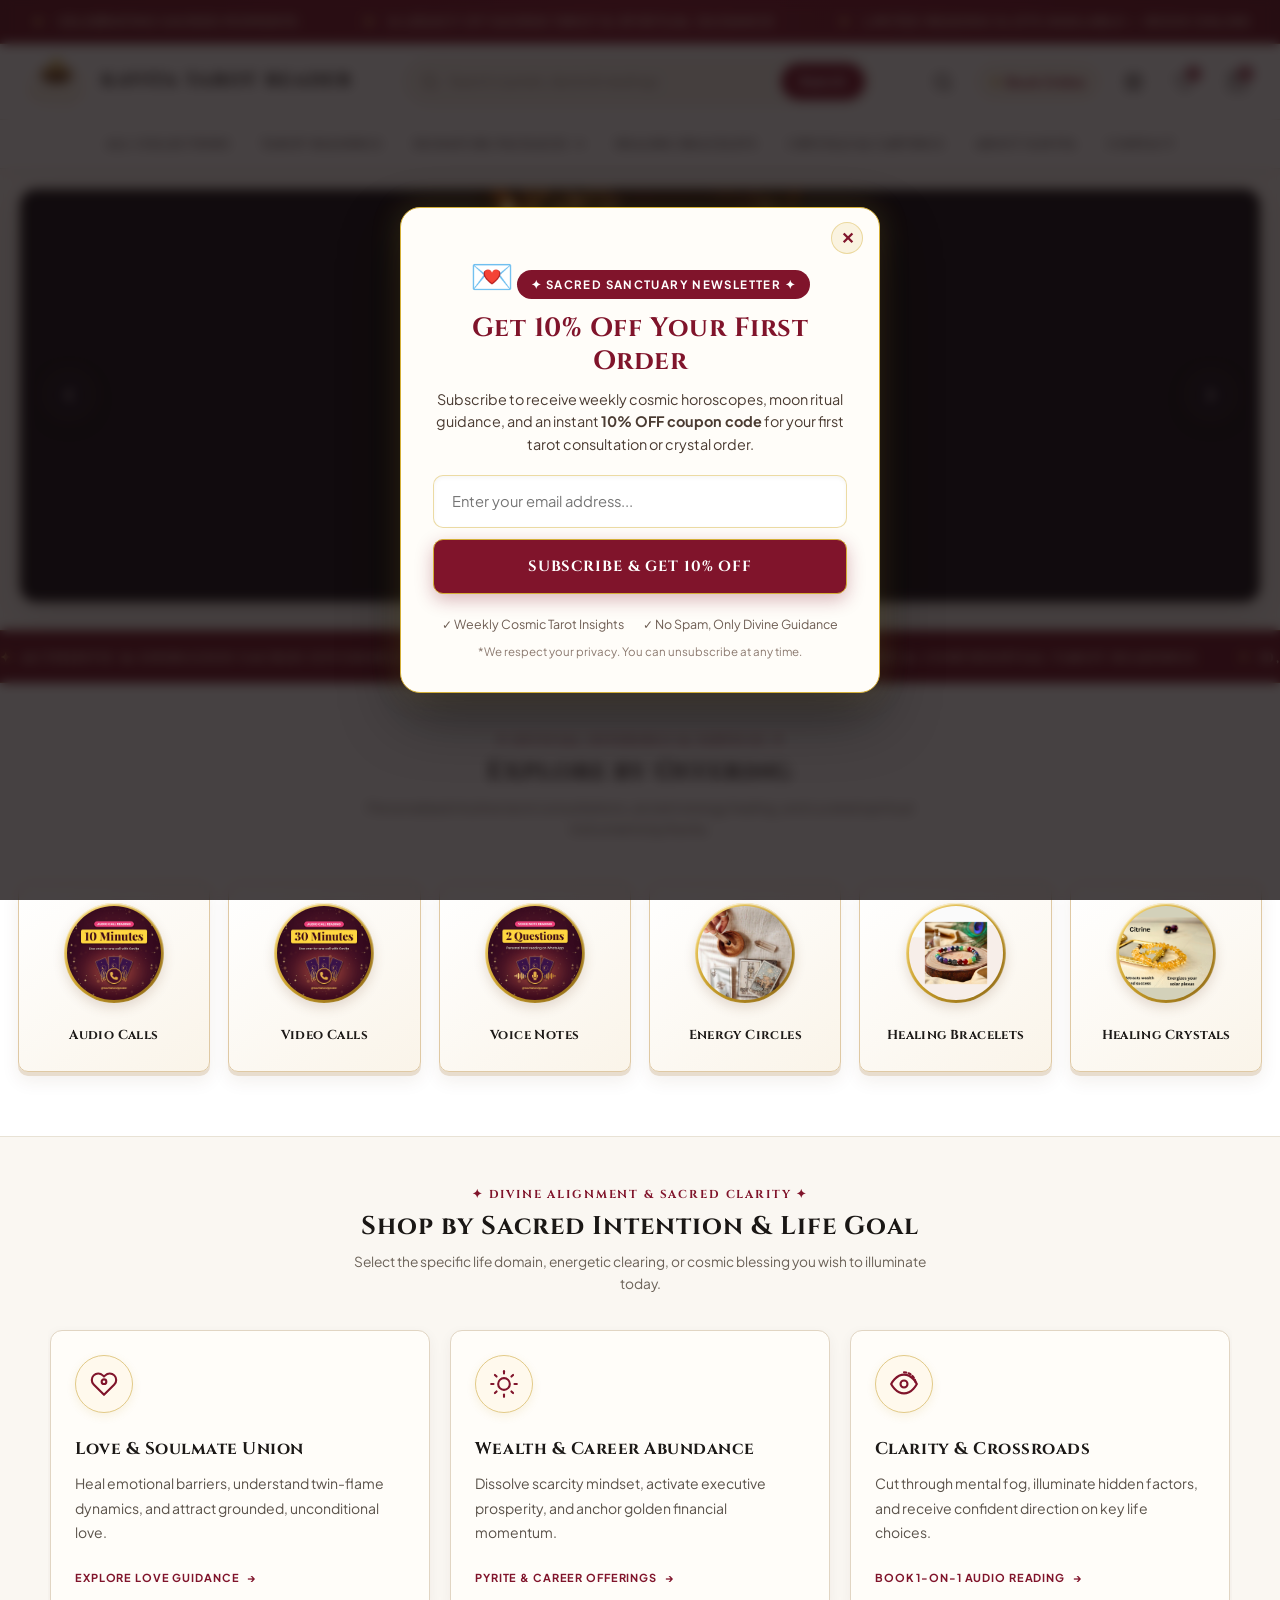
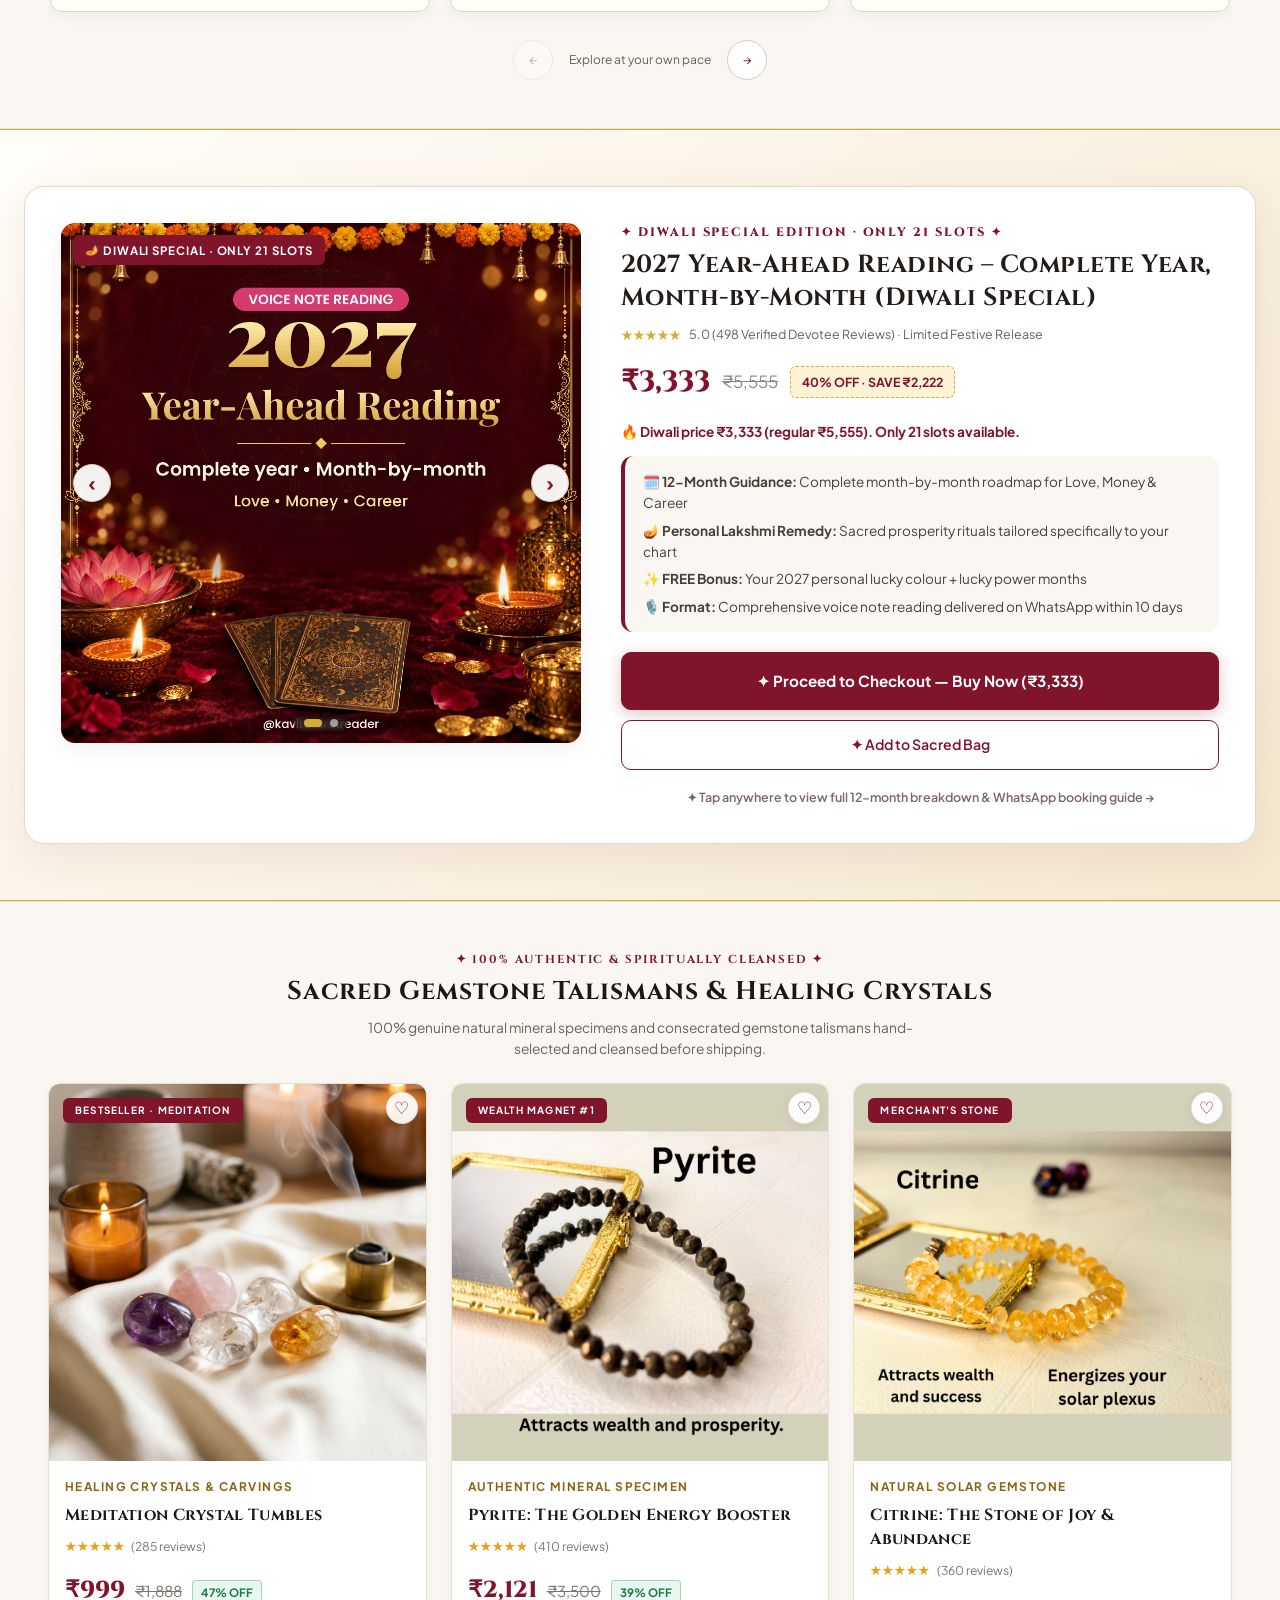
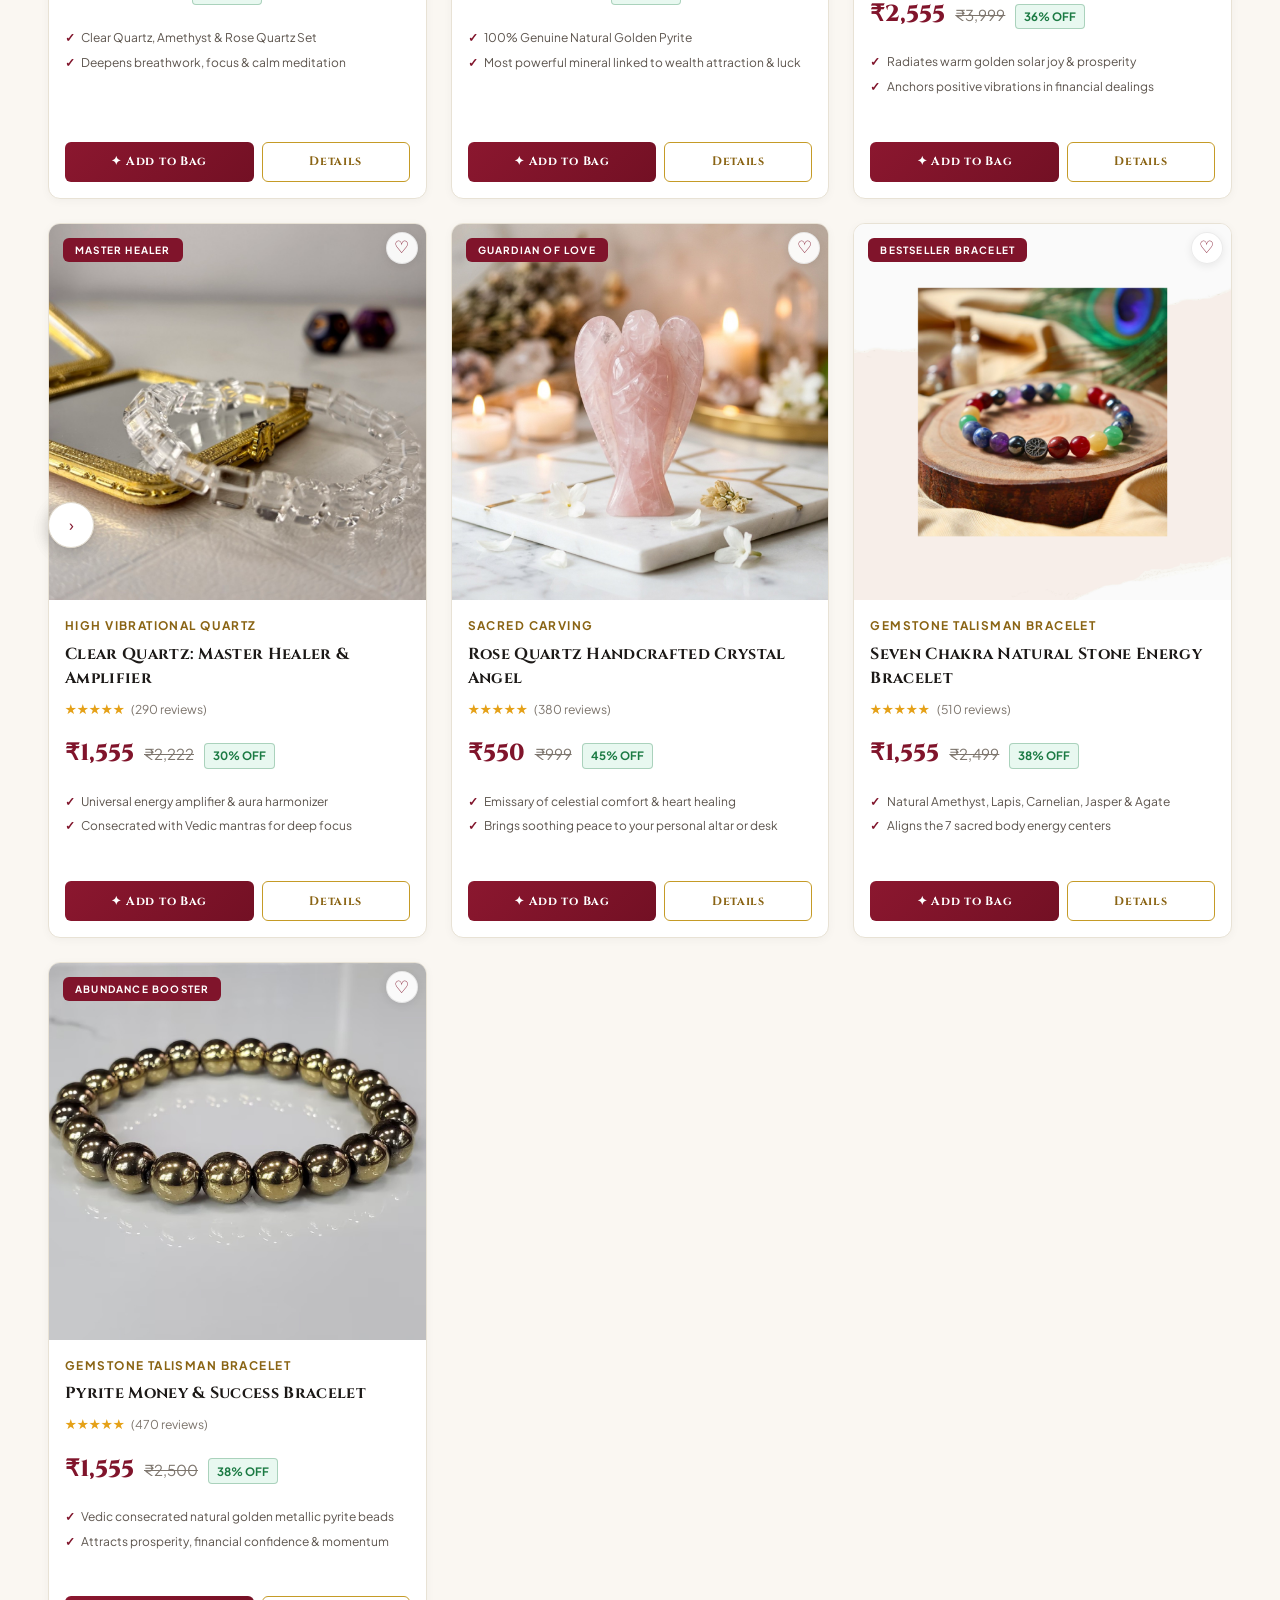
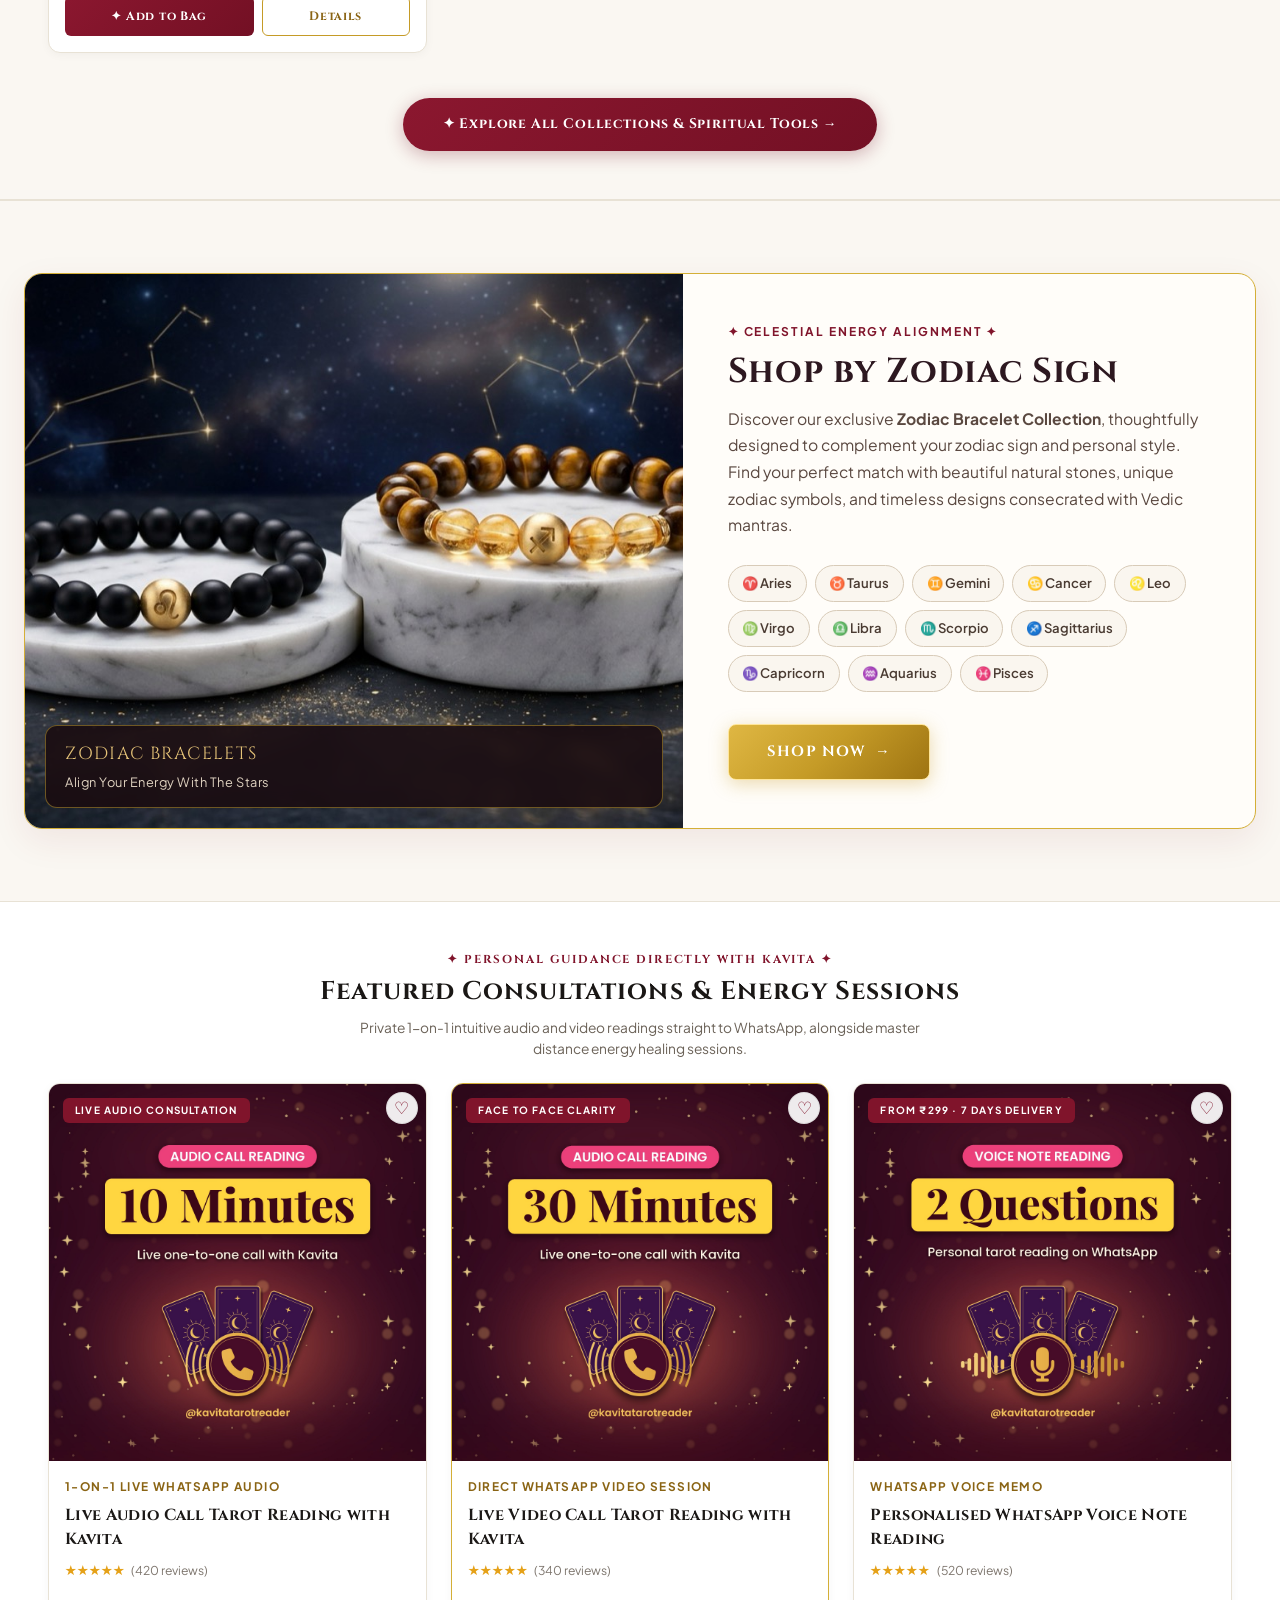
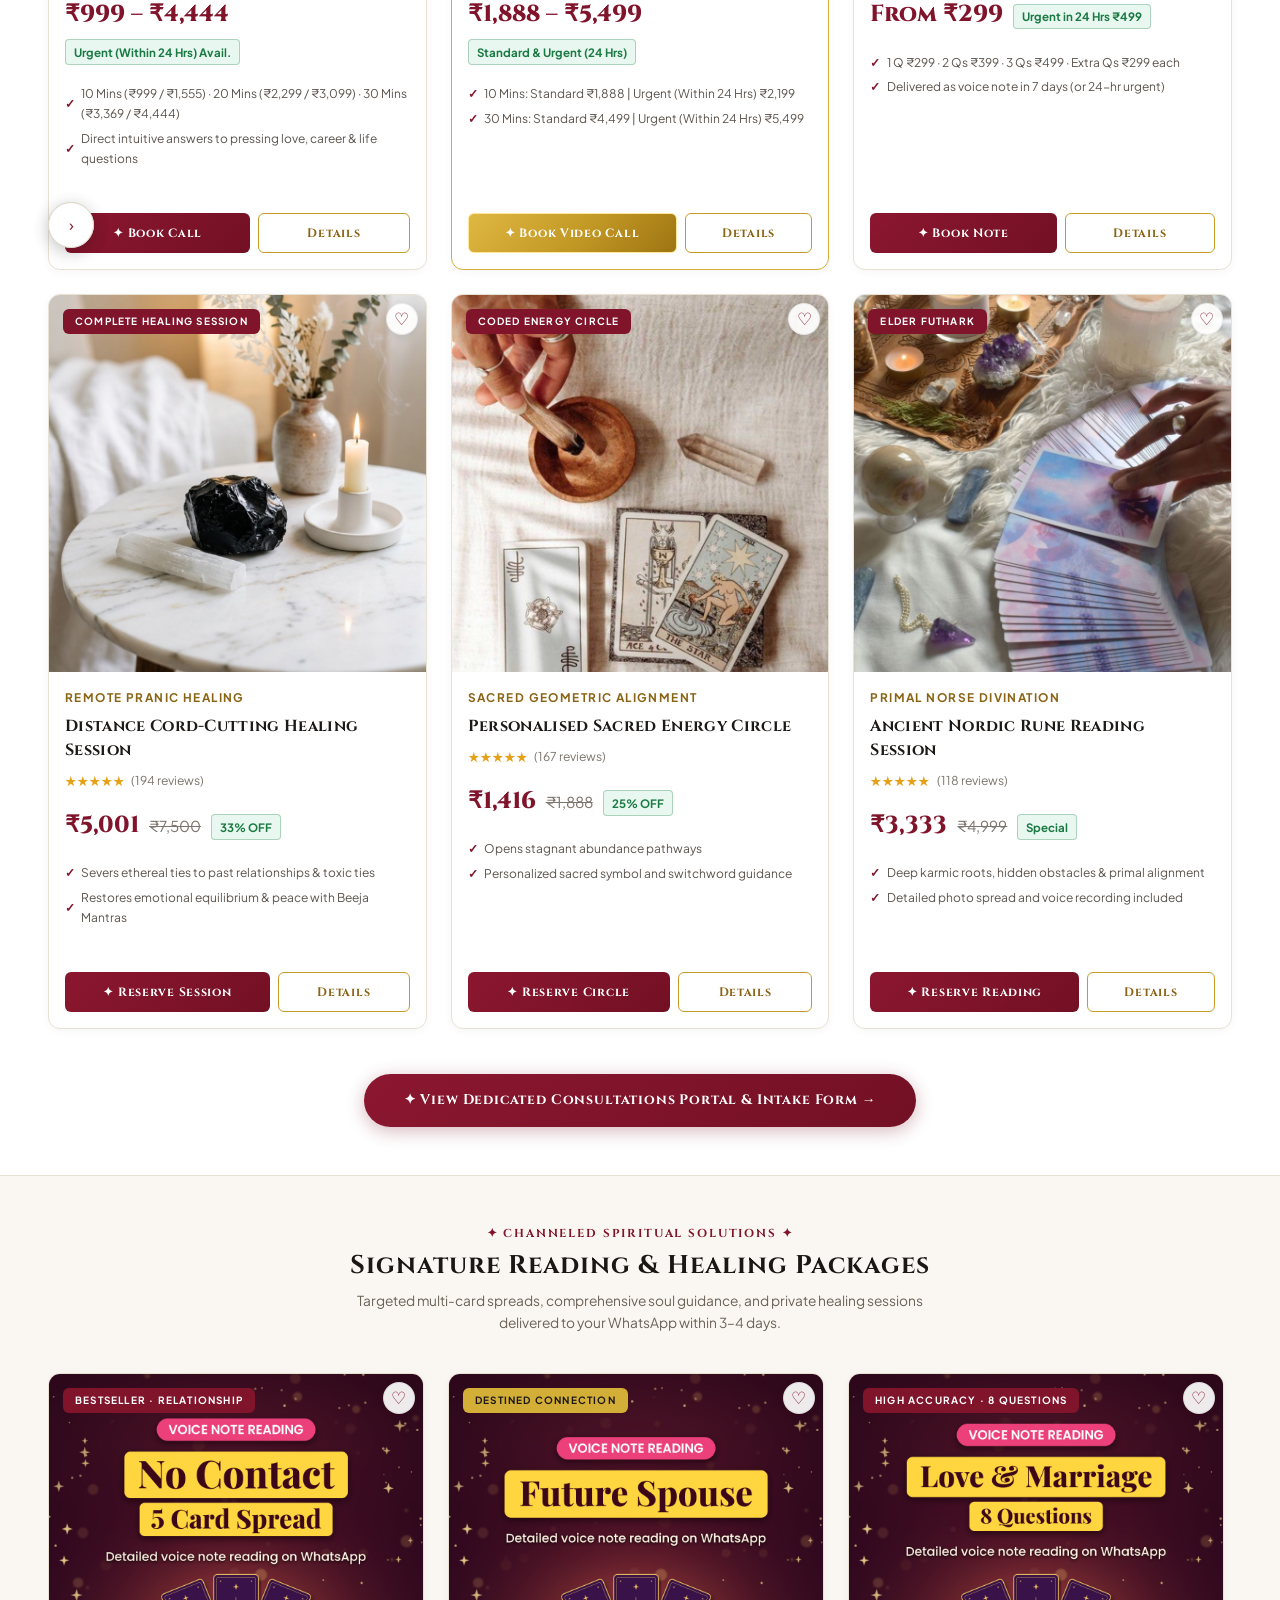
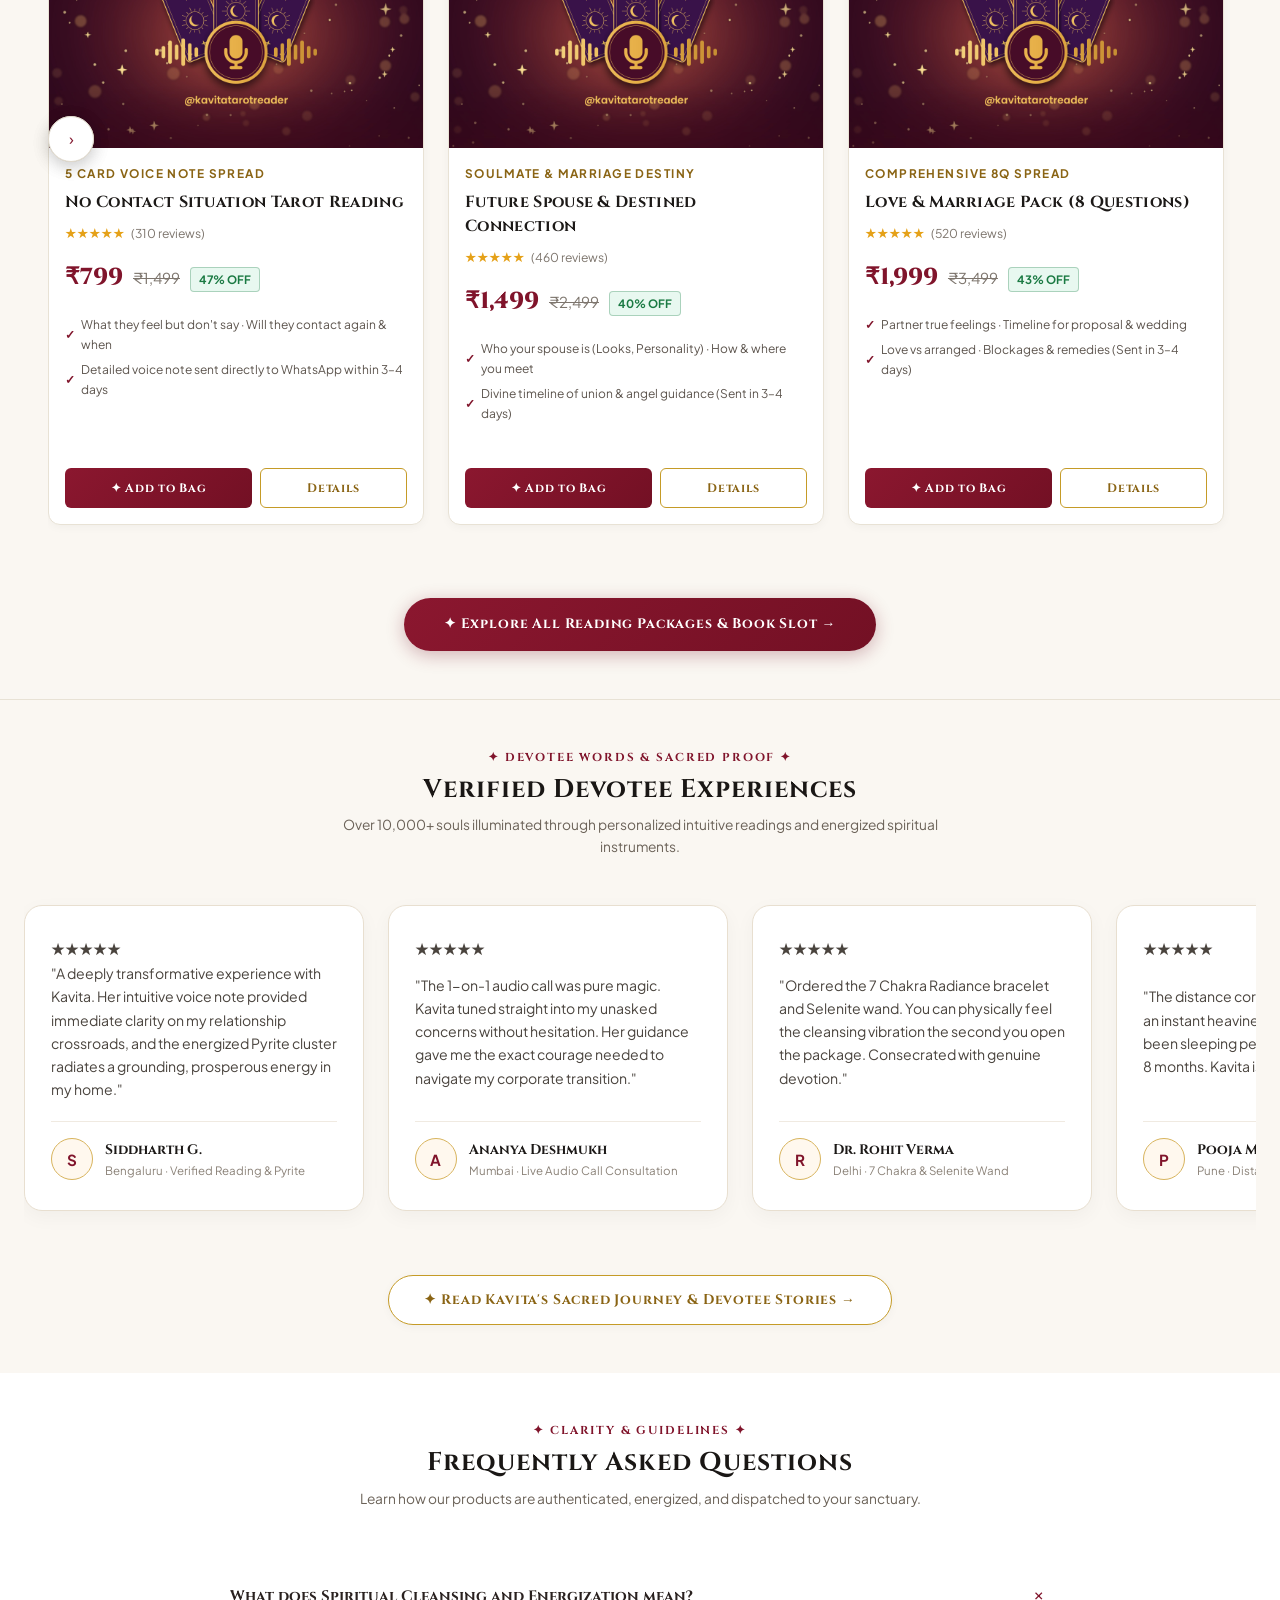
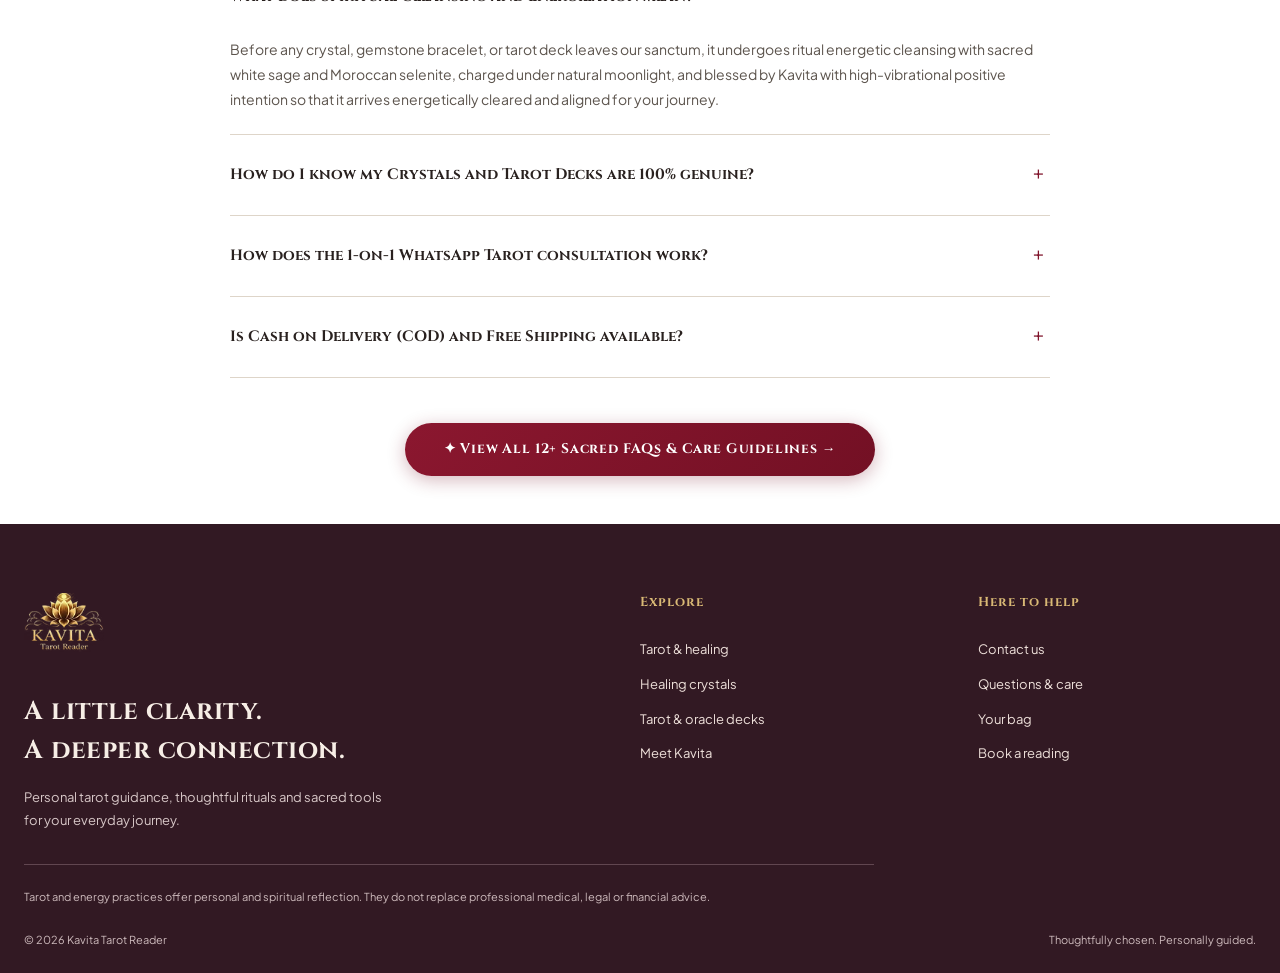
==== commit 3f191ae4: "Add Diwali Special 2027 Year-Ahead Reading spotlight section, slider, product page and assets" ====
--- a/index.html
+++ b/index.html
@@ -2283,6 +2283,73 @@
   </section>
 
   
+  <!-- =========================================================
+       6. EXCLUSIVE DIWALI SPOTLIGHT: 2027 YEAR-AHEAD READING
+       Single Featured Product with 2-Image Slider, Direct Checkout & Tap Navigation
+  ========================================================= -->
+  <section id="spotlight-2027-reading" class="section-wrap spotlight-2027-section">
+    <div class="container">
+      <div class="spotlight-2027-card" onclick="window.location.href='product.html?id=39'">
+        <!-- Left Column: 2-Image Interactive Slider -->
+        <div class="spotlight-slider-wrap" onclick="event.stopPropagation()">
+          <span class="spotlight-badge-flag">🪔 Diwali Special · Only 21 Slots</span>
+          <button type="button" class="spotlight-arrow prev" onclick="slideSpotlight(-1)" aria-label="Previous image">‹</button>
+          <button type="button" class="spotlight-arrow next" onclick="slideSpotlight(1)" aria-label="Next image">›</button>
+          <div class="spotlight-slider-track" id="spotlightTrack">
+            <div class="spotlight-slide" onclick="window.location.href='product.html?id=39'">
+              <img src="assets/product-2027-year-ahead-cover.jpg" alt="2027 Year-Ahead Reading Complete Month-by-Month" loading="lazy">
+            </div>
+            <div class="spotlight-slide" onclick="window.location.href='product.html?id=39'">
+              <img src="assets/product-2027-year-ahead-details.jpg" alt="What You Get in 2027 Year-Ahead Reading" loading="lazy">
+            </div>
+          </div>
+          <div class="spotlight-dots">
+            <span class="spotlight-dot active" onclick="setSpotlightSlide(0)"></span>
+            <span class="spotlight-dot" onclick="setSpotlightSlide(1)"></span>
+          </div>
+        </div>
+
+        <!-- Right Column: Short Description, Live Price & Checkout Actions -->
+        <div class="spotlight-info">
+          <div>
+            <div class="spotlight-kicker">✦ DIWALI SPECIAL EDITION · ONLY 21 SLOTS ✦</div>
+            <h2 class="spotlight-title">
+              <a href="product.html?id=39">2027 Year-Ahead Reading – Complete Year, Month-by-Month (Diwali Special)</a>
+            </h2>
+            <div class="spotlight-reviews">
+              ★★★★★ <span>5.0 (498 Verified Devotee Reviews) · Limited Festive Release</span>
+            </div>
+            <div class="spotlight-pricing-row">
+              <span class="spotlight-price">₹3,333</span>
+              <span class="spotlight-compare">₹5,555</span>
+              <span class="spotlight-discount">40% OFF · SAVE ₹2,222</span>
+            </div>
+            <div style="font-size: 0.85rem; color: #80142B; font-weight: 700; margin-bottom: 0.8rem; display: flex; align-items: center; gap: 6px;">
+              🔥 Diwali price ₹3,333 (regular ₹5,555). Only 21 slots available.
+            </div>
+            <div class="spotlight-bullets">
+              <div>🗓️ <b>12-Month Guidance:</b> Complete month-by-month roadmap for Love, Money & Career</div>
+              <div>🪔 <b>Personal Lakshmi Remedy:</b> Sacred prosperity rituals tailored specifically to your chart</div>
+              <div>✨ <b>FREE Bonus:</b> Your 2027 personal lucky colour + lucky power months</div>
+              <div>🎙️ <b>Format:</b> Comprehensive voice note reading delivered on WhatsApp within 10 days</div>
+            </div>
+          </div>
+
+          <div class="spotlight-actions" onclick="event.stopPropagation()">
+            <button type="button" class="spotlight-btn-checkout" onclick="directCheckout2027()">
+              ✦ Proceed to Checkout — Buy Now (₹3,333)
+            </button>
+            <button type="button" class="spotlight-btn-bag" onclick="addToCart('2027 Year-Ahead Reading – Complete Year, Month-by-Month (Diwali Special)', 3333, 'assets/product-2027-year-ahead-cover.jpg', '2027-year-ahead-reading-diwali-special')">
+              ✦ Add to Sacred Bag
+            </button>
+            <div class="spotlight-tap-notice" onclick="window.location.href='product.html?id=39'">
+              ✦ Tap anywhere to view full 12-month breakdown &amp; WhatsApp booking guide →
+            </div>
+          </div>
+        </div>
+      </div>
+    </div>
+  </section>
 
   <!-- =========================================================
        7. INTERACTIVE SLIDER 2: CURATED CRYSTALS & SACRED DECKS
@@ -3642,6 +3709,52 @@
   <script src="assets/storefront-cart.js"></script>
 
   <script>
+
+    // 2027 Year-Ahead Reading Spotlight Slider & Direct Checkout
+    let currentSpotlightSlide = 0;
+    function slideSpotlight(direction) {
+      const totalSlides = 2;
+      currentSpotlightSlide = (currentSpotlightSlide + direction + totalSlides) % totalSlides;
+      updateSpotlightUI();
+    }
+    function setSpotlightSlide(index) {
+      currentSpotlightSlide = index;
+      updateSpotlightUI();
+    }
+    function updateSpotlightUI() {
+      const track = document.getElementById('spotlightTrack');
+      if (track) {
+        track.style.transform = `translateX(-${currentSpotlightSlide * 100}%)`;
+      }
+      const dots = document.querySelectorAll('.spotlight-dot');
+      dots.forEach((dot, i) => {
+        dot.classList.toggle('active', i === currentSpotlightSlide);
+      });
+    }
+
+    async function directCheckout2027() {
+      const vid = 48598240166049;
+      try {
+        if (typeof parityRequest === 'function') {
+          await parityRequest('cart/add.js', { items: [{ id: vid, quantity: 1 }] });
+          window.location.href = '/checkout';
+          return;
+        }
+        if (typeof fetch === 'function') {
+          await fetch('/cart/add.js', {
+            method: 'POST',
+            headers: { 'Content-Type': 'application/json' },
+            body: JSON.stringify({ items: [{ id: vid, quantity: 1 }] })
+          });
+          window.location.href = '/checkout';
+          return;
+        }
+      } catch (e) {}
+      if (typeof addToCart === 'function') {
+        addToCart('2027 Year-Ahead Reading – Complete Year, Month-by-Month (Diwali Special)', 3333, 'assets/product-2027-year-ahead-cover.jpg', '2027-year-ahead-reading-diwali-special');
+      }
+      window.location.href = '/checkout';
+    }
 
     // Horizontal Carousel Smooth Scroll Helper
     function scrollKavitaCarousel(trackId, direction) {
--- a/assets/storefront-refinements.css
+++ b/assets/storefront-refinements.css
@@ -1717,3 +1717,267 @@
   white-space: nowrap;
 }
 
+/* =========================================================
+   DIWALI SPOTLIGHT: 2027 YEAR-AHEAD READING SECTION
+========================================================= */
+.spotlight-2027-section {
+  background: linear-gradient(135deg, #FFFDF8 0%, #FAF2E4 50%, #F5E8D0 100%);
+  border-top: 1.5px solid #D4AF37;
+  border-bottom: 1.5px solid #D4AF37;
+  padding: 3.5rem 0 !important;
+  position: relative;
+  overflow: hidden;
+}
+.spotlight-2027-card {
+  background: #FFFFFF;
+  border: 1.5px solid #E6D7C3;
+  border-radius: 20px;
+  box-shadow: 0 12px 40px rgba(128, 20, 43, 0.08);
+  display: grid;
+  grid-template-columns: 1fr 1.15fr;
+  gap: 2.5rem;
+  padding: 2.25rem;
+  cursor: pointer;
+  transition: transform 0.25s ease, box-shadow 0.25s ease, border-color 0.25s ease;
+  position: relative;
+}
+.spotlight-2027-card:hover {
+  transform: translateY(-4px);
+  box-shadow: 0 18px 50px rgba(128, 20, 43, 0.14);
+  border-color: #D4AF37;
+}
+@media (max-width: 900px) {
+  .spotlight-2027-card {
+    grid-template-columns: 1fr;
+    gap: 1.75rem;
+    padding: 1.5rem;
+  }
+}
+.spotlight-slider-wrap {
+  position: relative;
+  border-radius: 14px;
+  overflow: hidden;
+  background: #FAF7F2;
+  aspect-ratio: 1 / 1;
+  box-shadow: 0 6px 20px rgba(0, 0, 0, 0.06);
+}
+.spotlight-slider-track {
+  display: flex;
+  width: 100%;
+  height: 100%;
+  transition: transform 0.4s cubic-bezier(0.16, 1, 0.3, 1);
+}
+.spotlight-slide {
+  flex: 0 0 100%;
+  height: 100%;
+  position: relative;
+}
+.spotlight-slide img {
+  width: 100%;
+  height: 100%;
+  object-fit: cover;
+  display: block;
+}
+.spotlight-arrow {
+  position: absolute;
+  top: 50%;
+  transform: translateY(-50%);
+  width: 38px;
+  height: 38px;
+  border-radius: 50%;
+  background: rgba(255, 255, 255, 0.94);
+  border: 1px solid #D8CBBB;
+  color: #80142B;
+  display: flex;
+  align-items: center;
+  justify-content: center;
+  font-size: 1.3rem;
+  font-weight: 700;
+  cursor: pointer;
+  z-index: 5;
+  box-shadow: 0 4px 12px rgba(0,0,0,0.15);
+  transition: all 0.2s ease;
+}
+.spotlight-arrow:hover {
+  background: #80142B;
+  color: #FFFFFF;
+}
+.spotlight-arrow.prev { left: 12px; }
+.spotlight-arrow.next { right: 12px; }
+.spotlight-dots {
+  position: absolute;
+  bottom: 12px;
+  left: 50%;
+  transform: translateX(-50%);
+  display: flex;
+  gap: 8px;
+  z-index: 5;
+  background: rgba(0, 0, 0, 0.4);
+  padding: 4px 10px;
+  border-radius: 20px;
+  backdrop-filter: blur(4px);
+}
+.spotlight-dot {
+  width: 8px;
+  height: 8px;
+  border-radius: 50%;
+  background: rgba(255, 255, 255, 0.55);
+  cursor: pointer;
+  transition: all 0.2s ease;
+}
+.spotlight-dot.active {
+  background: #D4AF37;
+  width: 18px;
+  border-radius: 4px;
+}
+.spotlight-badge-flag {
+  position: absolute;
+  top: 12px;
+  left: 12px;
+  background: #80142B;
+  color: #FFFFFF;
+  font-size: 0.72rem;
+  font-weight: 700;
+  letter-spacing: 0.08em;
+  text-transform: uppercase;
+  padding: 0.35rem 0.75rem;
+  border-radius: 6px;
+  z-index: 4;
+  box-shadow: 0 2px 8px rgba(0,0,0,0.2);
+}
+.spotlight-info {
+  display: flex;
+  flex-direction: column;
+  justify-content: space-between;
+}
+.spotlight-kicker {
+  font-family: 'Cinzel', serif;
+  font-size: 0.76rem;
+  font-weight: 800;
+  letter-spacing: 0.16em;
+  color: #80142B;
+  text-transform: uppercase;
+  margin-bottom: 0.4rem;
+}
+.spotlight-title {
+  font-family: 'Cinzel', serif;
+  font-size: 1.55rem;
+  font-weight: 700;
+  color: #241C18;
+  line-height: 1.3;
+  margin-bottom: 0.6rem;
+}
+.spotlight-title a {
+  color: inherit;
+  text-decoration: none;
+}
+.spotlight-title a:hover {
+  color: #80142B;
+}
+.spotlight-reviews {
+  display: flex;
+  align-items: center;
+  gap: 8px;
+  font-size: 0.85rem;
+  color: #D4AF37;
+  margin-bottom: 0.8rem;
+}
+.spotlight-reviews span {
+  color: #6C5E57;
+  font-size: 0.78rem;
+}
+.spotlight-pricing-row {
+  display: flex;
+  align-items: center;
+  gap: 12px;
+  flex-wrap: wrap;
+  margin-bottom: 1rem;
+}
+.spotlight-price {
+  font-size: 1.75rem;
+  font-weight: 800;
+  color: #80142B;
+  font-family: 'Cinzel', serif;
+}
+.spotlight-compare {
+  font-size: 1.05rem;
+  color: #888888;
+  text-decoration: line-through;
+}
+.spotlight-discount {
+  background: #FFF3D6;
+  color: #80142B;
+  font-weight: 700;
+  font-size: 0.78rem;
+  padding: 0.3rem 0.7rem;
+  border-radius: 6px;
+  border: 1px dashed #D4AF37;
+}
+.spotlight-bullets {
+  background: #FAF7F2;
+  border-radius: 12px;
+  padding: 0.95rem 1.15rem;
+  border-left: 4px solid #80142B;
+  margin-bottom: 1.25rem;
+  display: flex;
+  flex-direction: column;
+  gap: 0.4rem;
+  font-size: 0.85rem;
+  color: #4A3E39;
+  line-height: 1.55;
+}
+.spotlight-actions {
+  display: flex;
+  flex-direction: column;
+  gap: 10px;
+  margin-top: auto;
+}
+.spotlight-btn-checkout {
+  background: #80142B;
+  color: #FFFFFF;
+  border: 1.5px solid #80142B;
+  border-radius: 10px;
+  padding: 0.95rem 1.5rem;
+  font-size: 0.95rem;
+  font-weight: 700;
+  cursor: pointer;
+  display: flex;
+  align-items: center;
+  justify-content: center;
+  gap: 8px;
+  box-shadow: 0 4px 16px rgba(128, 20, 43, 0.25);
+  transition: all 0.2s ease;
+  text-decoration: none;
+}
+.spotlight-btn-checkout:hover {
+  background: #600E1F;
+  border-color: #600E1F;
+  box-shadow: 0 6px 20px rgba(128, 20, 43, 0.35);
+}
+.spotlight-btn-bag {
+  background: #FFFFFF;
+  color: #80142B;
+  border: 1.5px solid #80142B;
+  border-radius: 10px;
+  padding: 0.8rem 1.5rem;
+  font-size: 0.88rem;
+  font-weight: 600;
+  cursor: pointer;
+  transition: all 0.2s ease;
+}
+.spotlight-btn-bag:hover {
+  background: #FFF8EE;
+}
+.spotlight-tap-notice {
+  text-align: center;
+  font-size: 0.78rem;
+  color: #7A6A64;
+  margin-top: 0.4rem;
+  font-weight: 600;
+  display: flex;
+  align-items: center;
+  justify-content: center;
+  gap: 6px;
+}
+
+
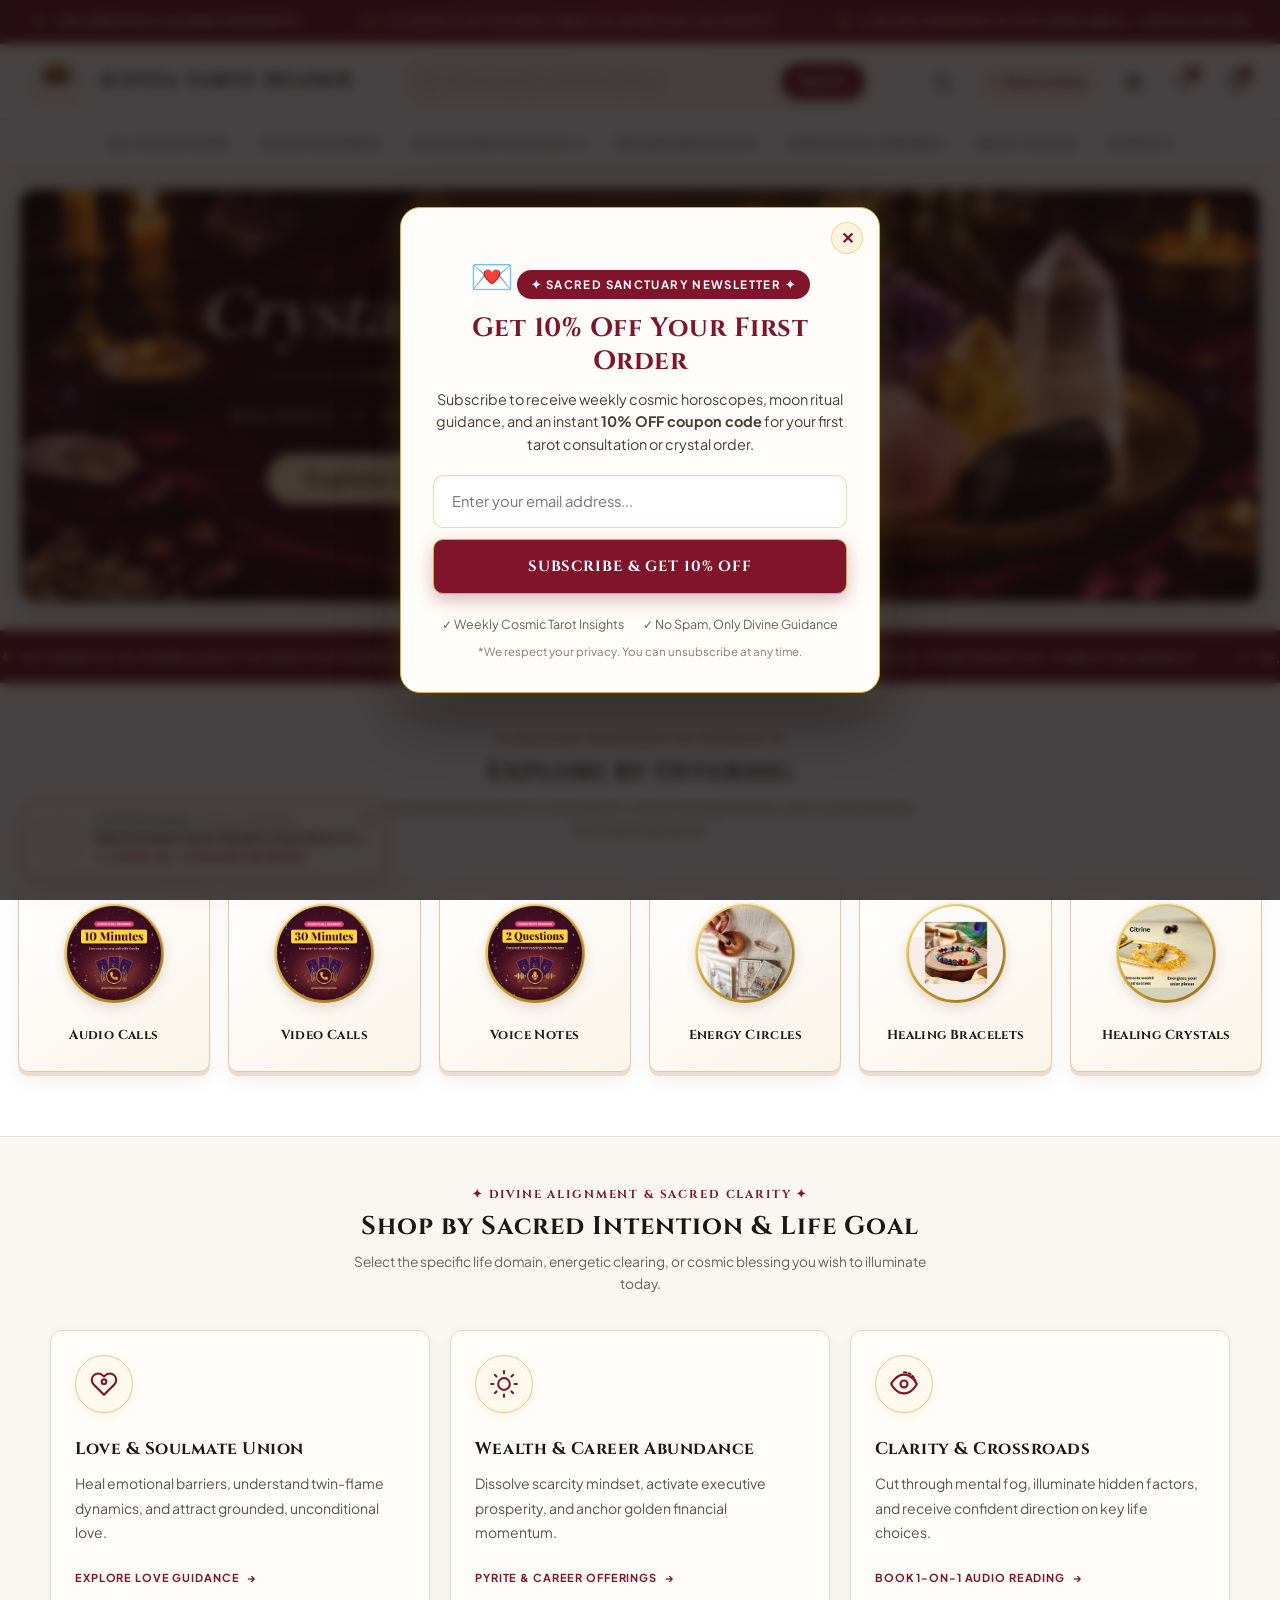
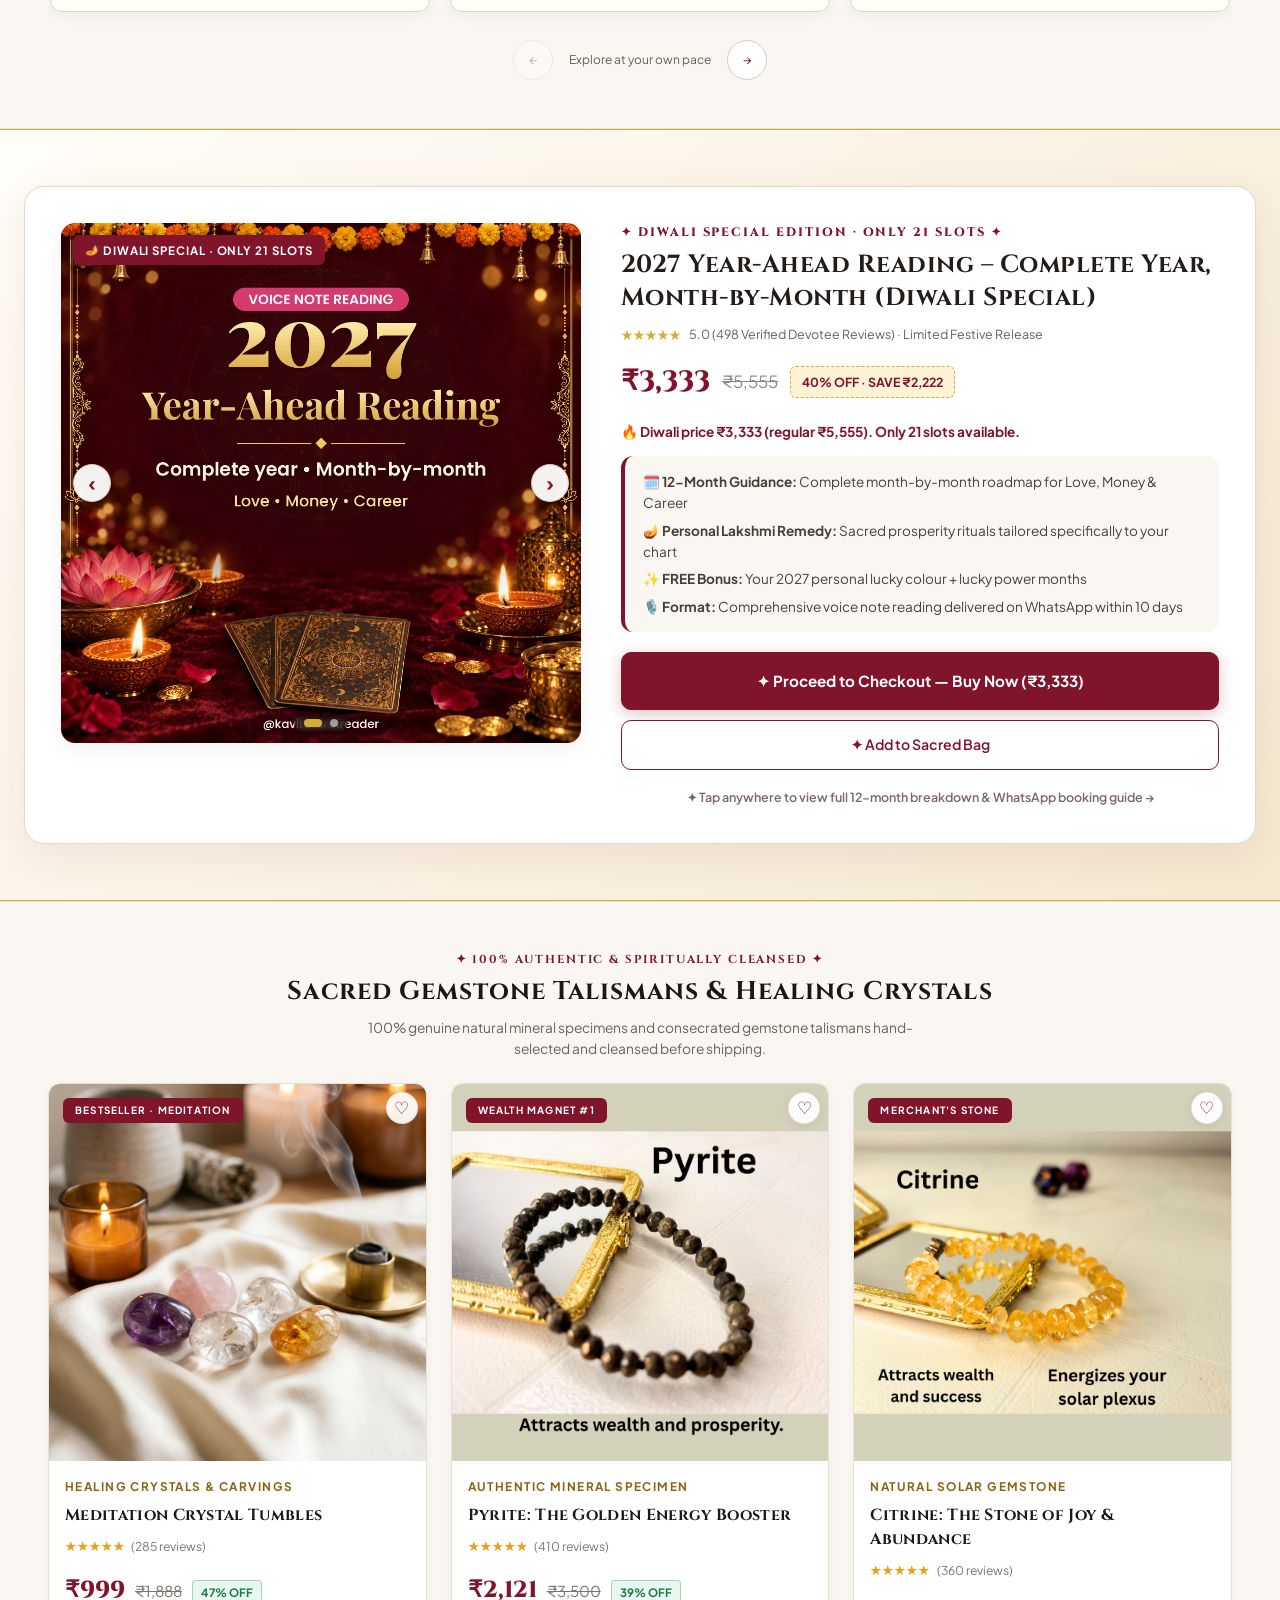
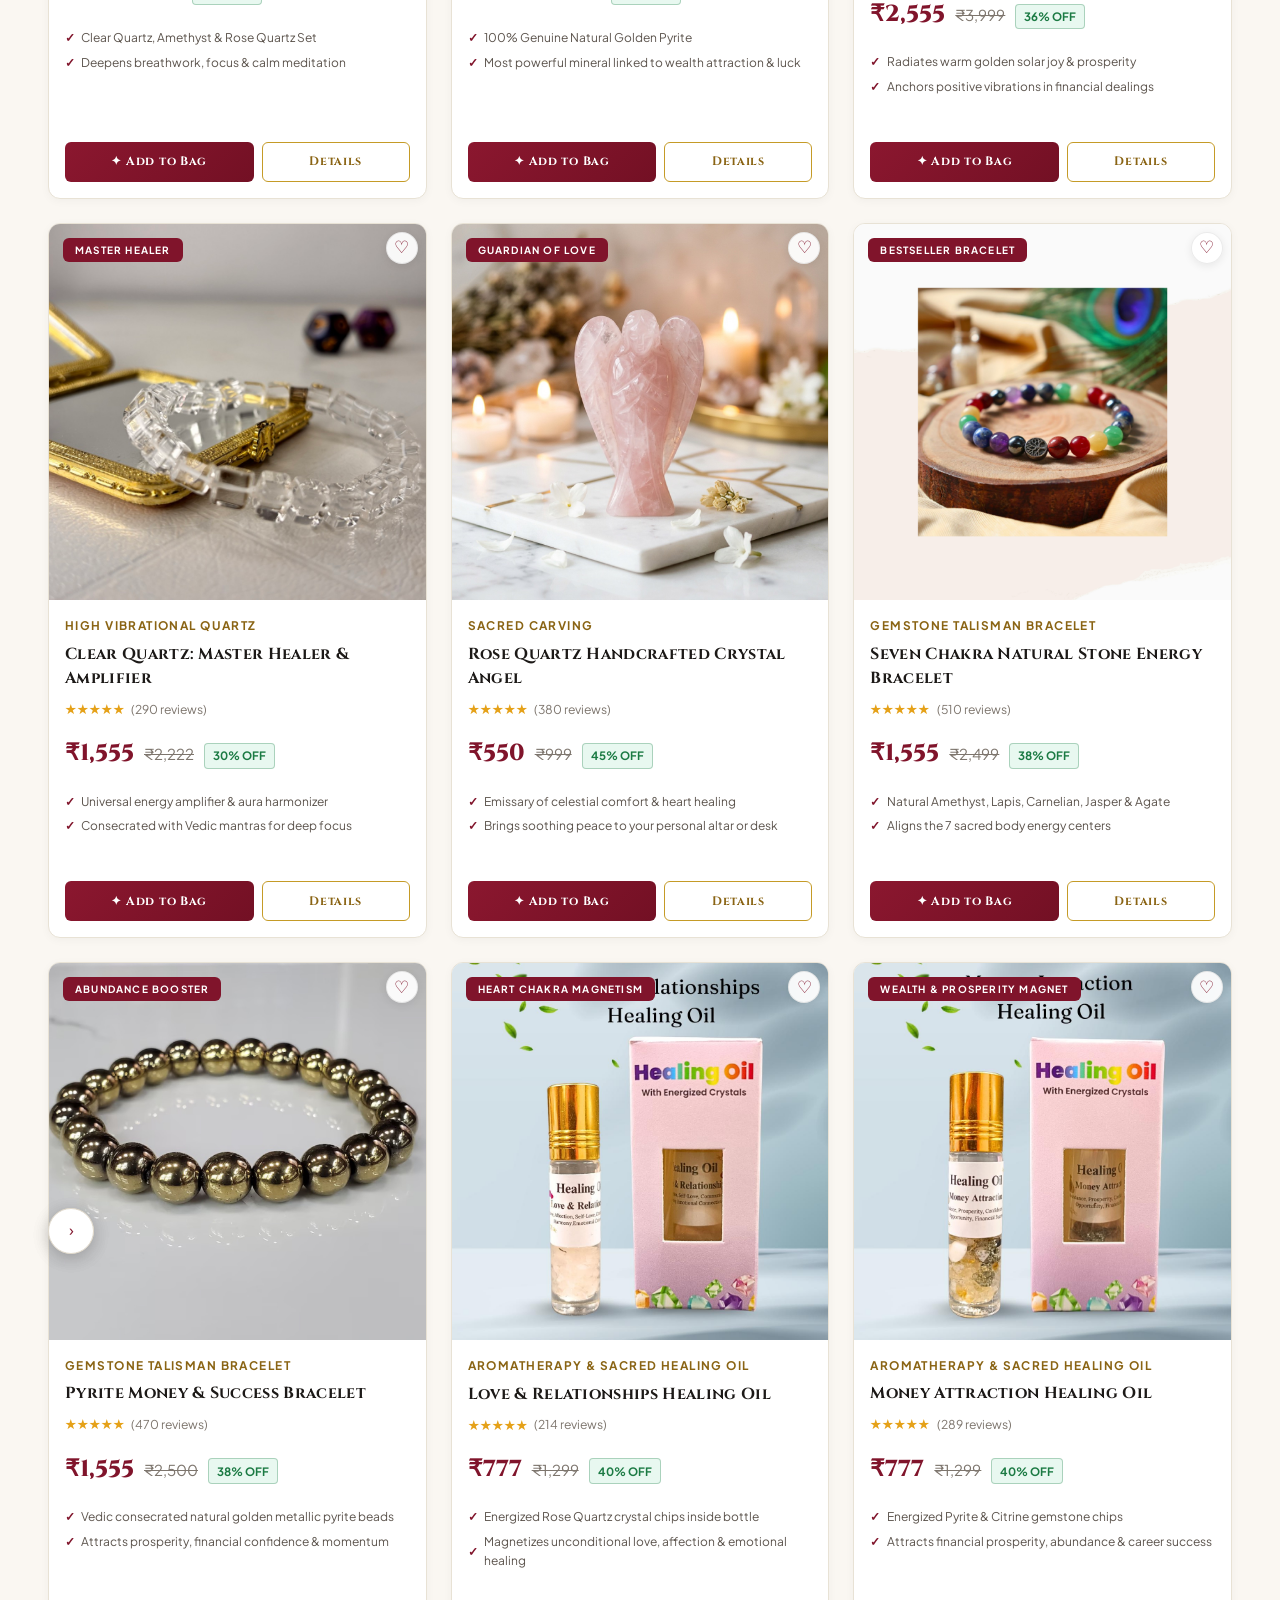
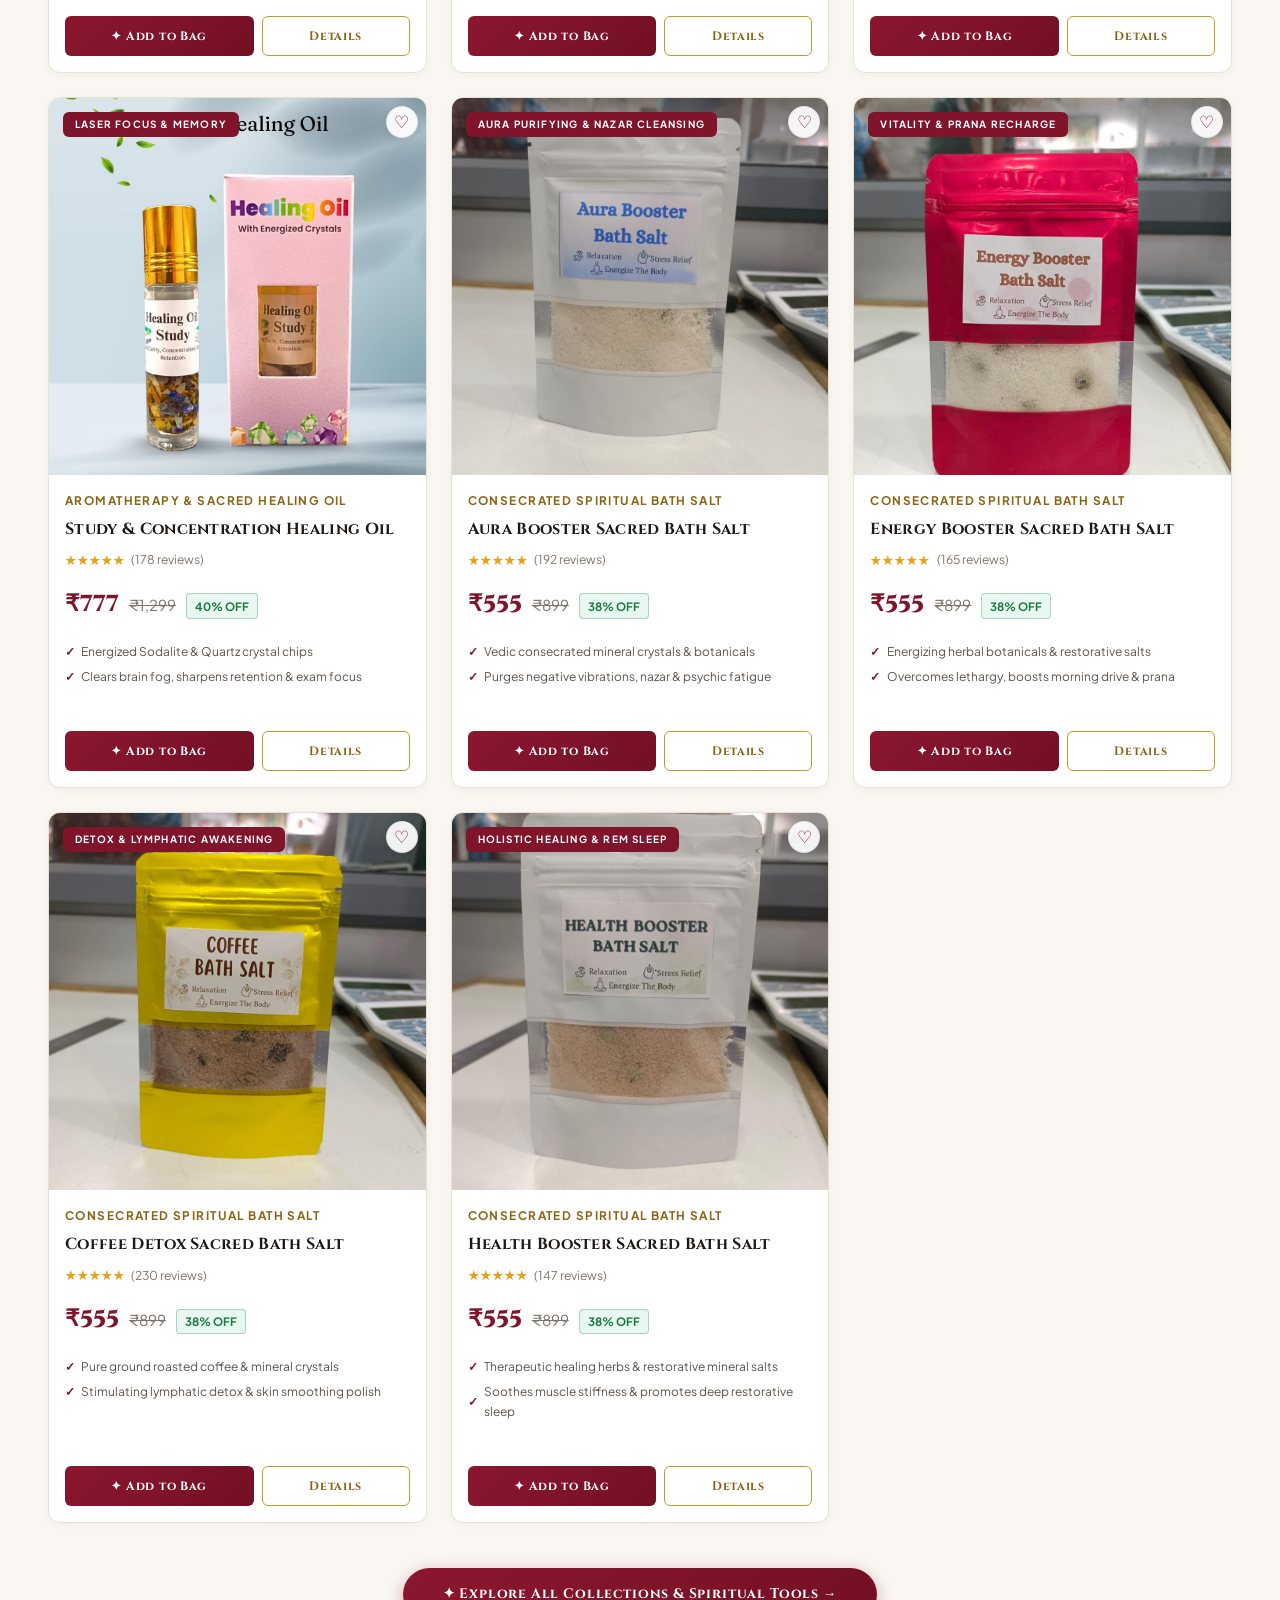
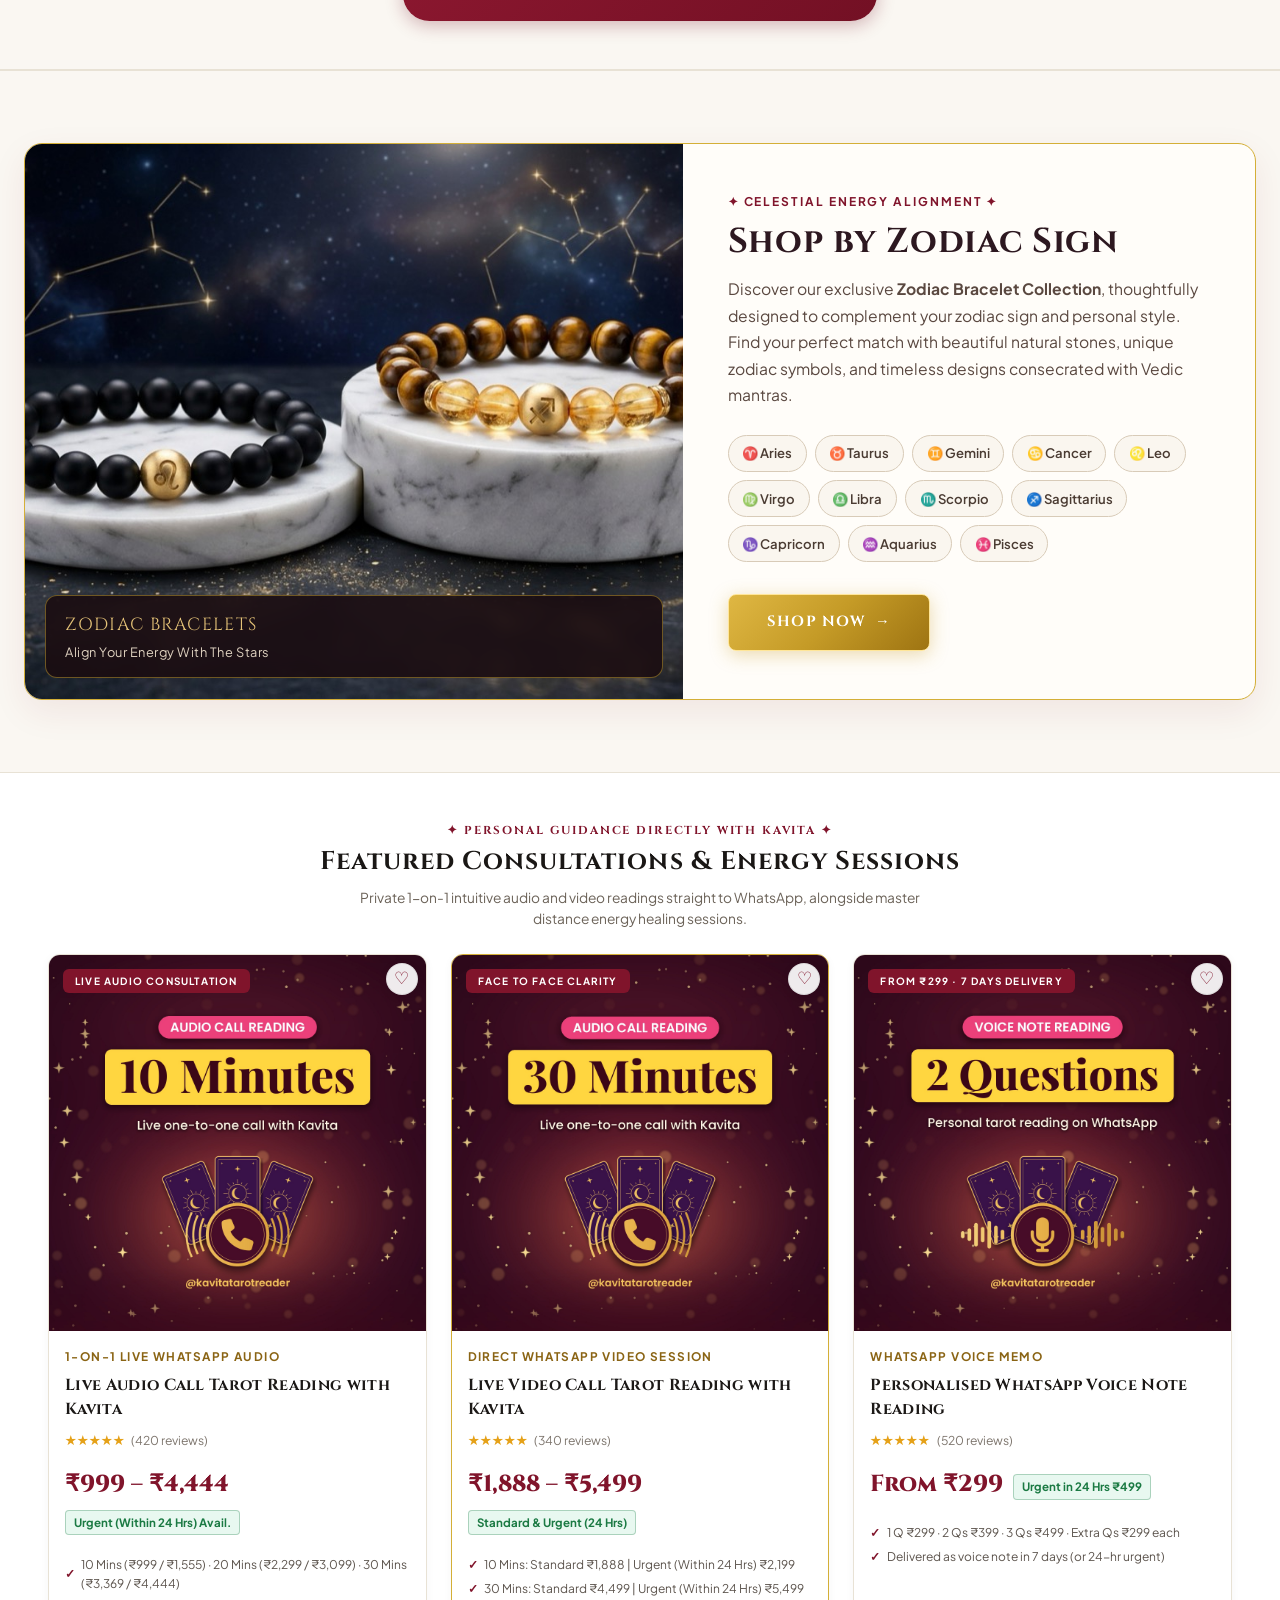
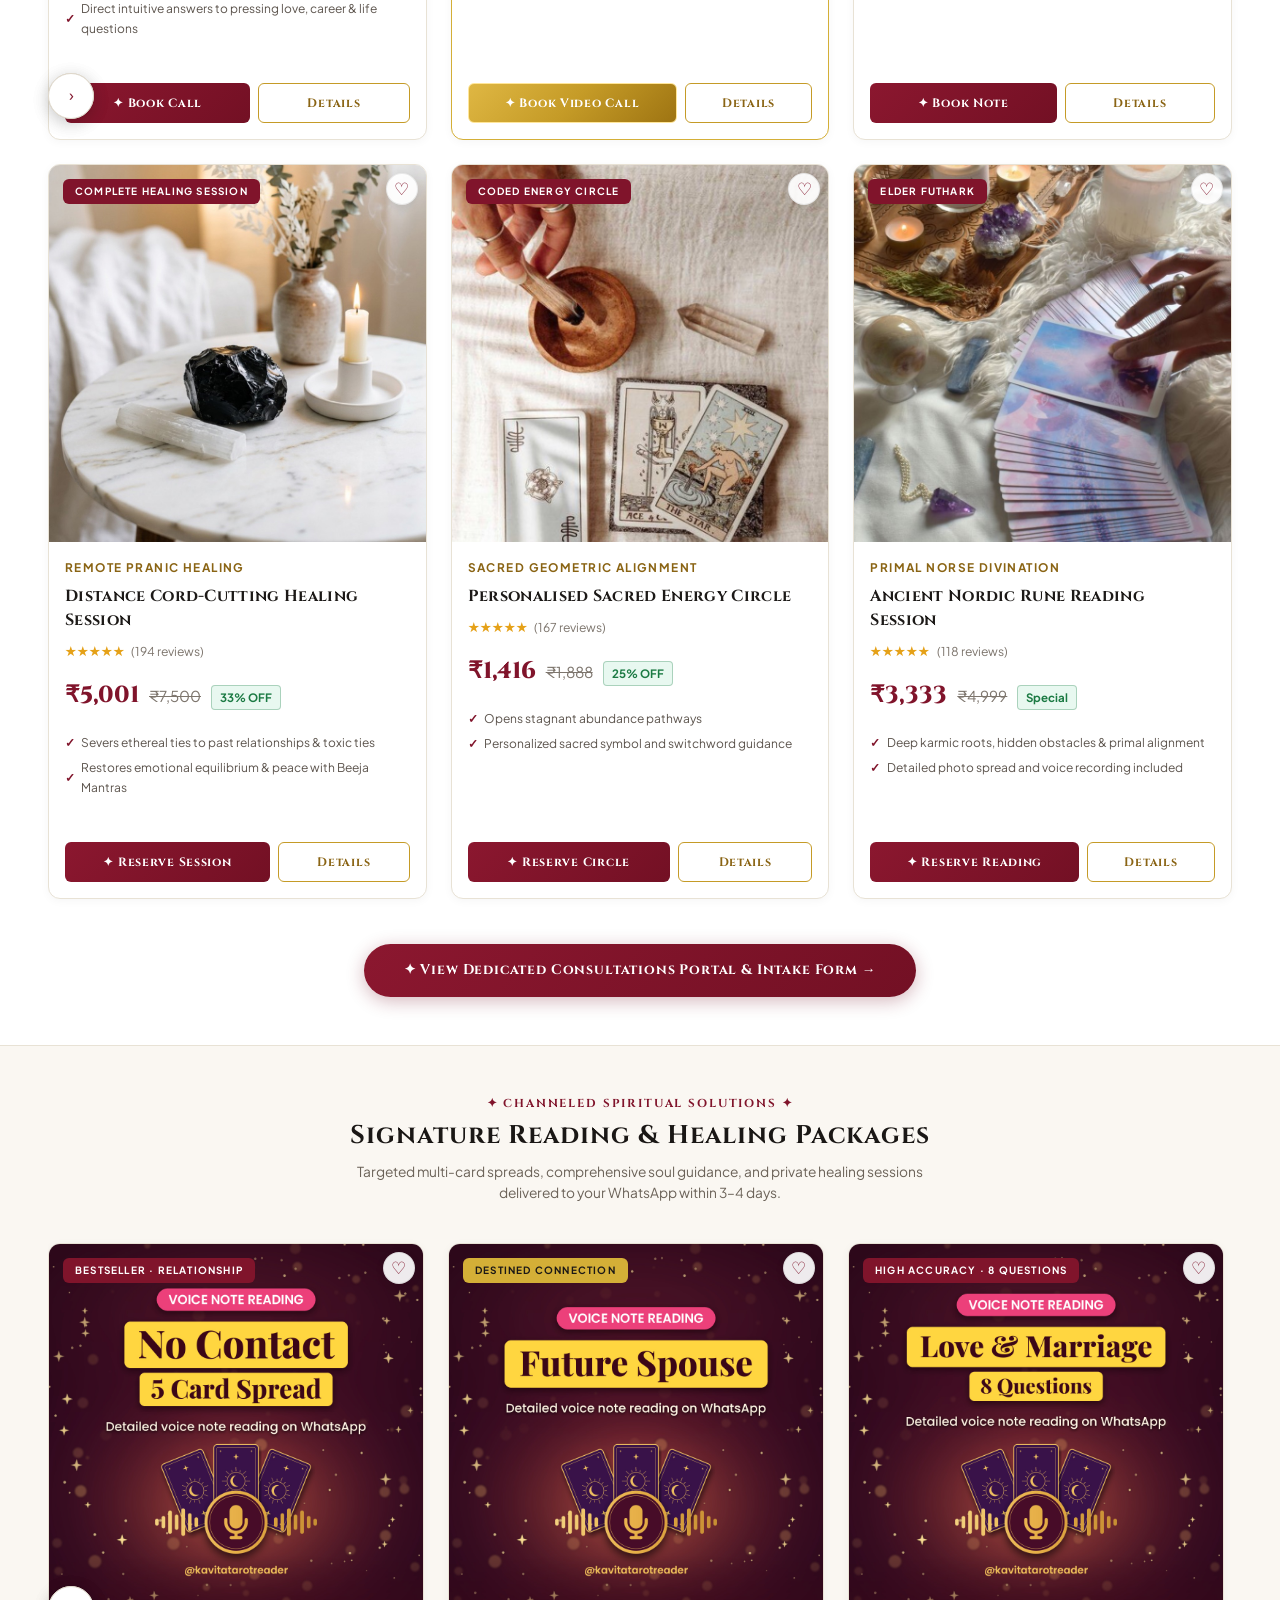
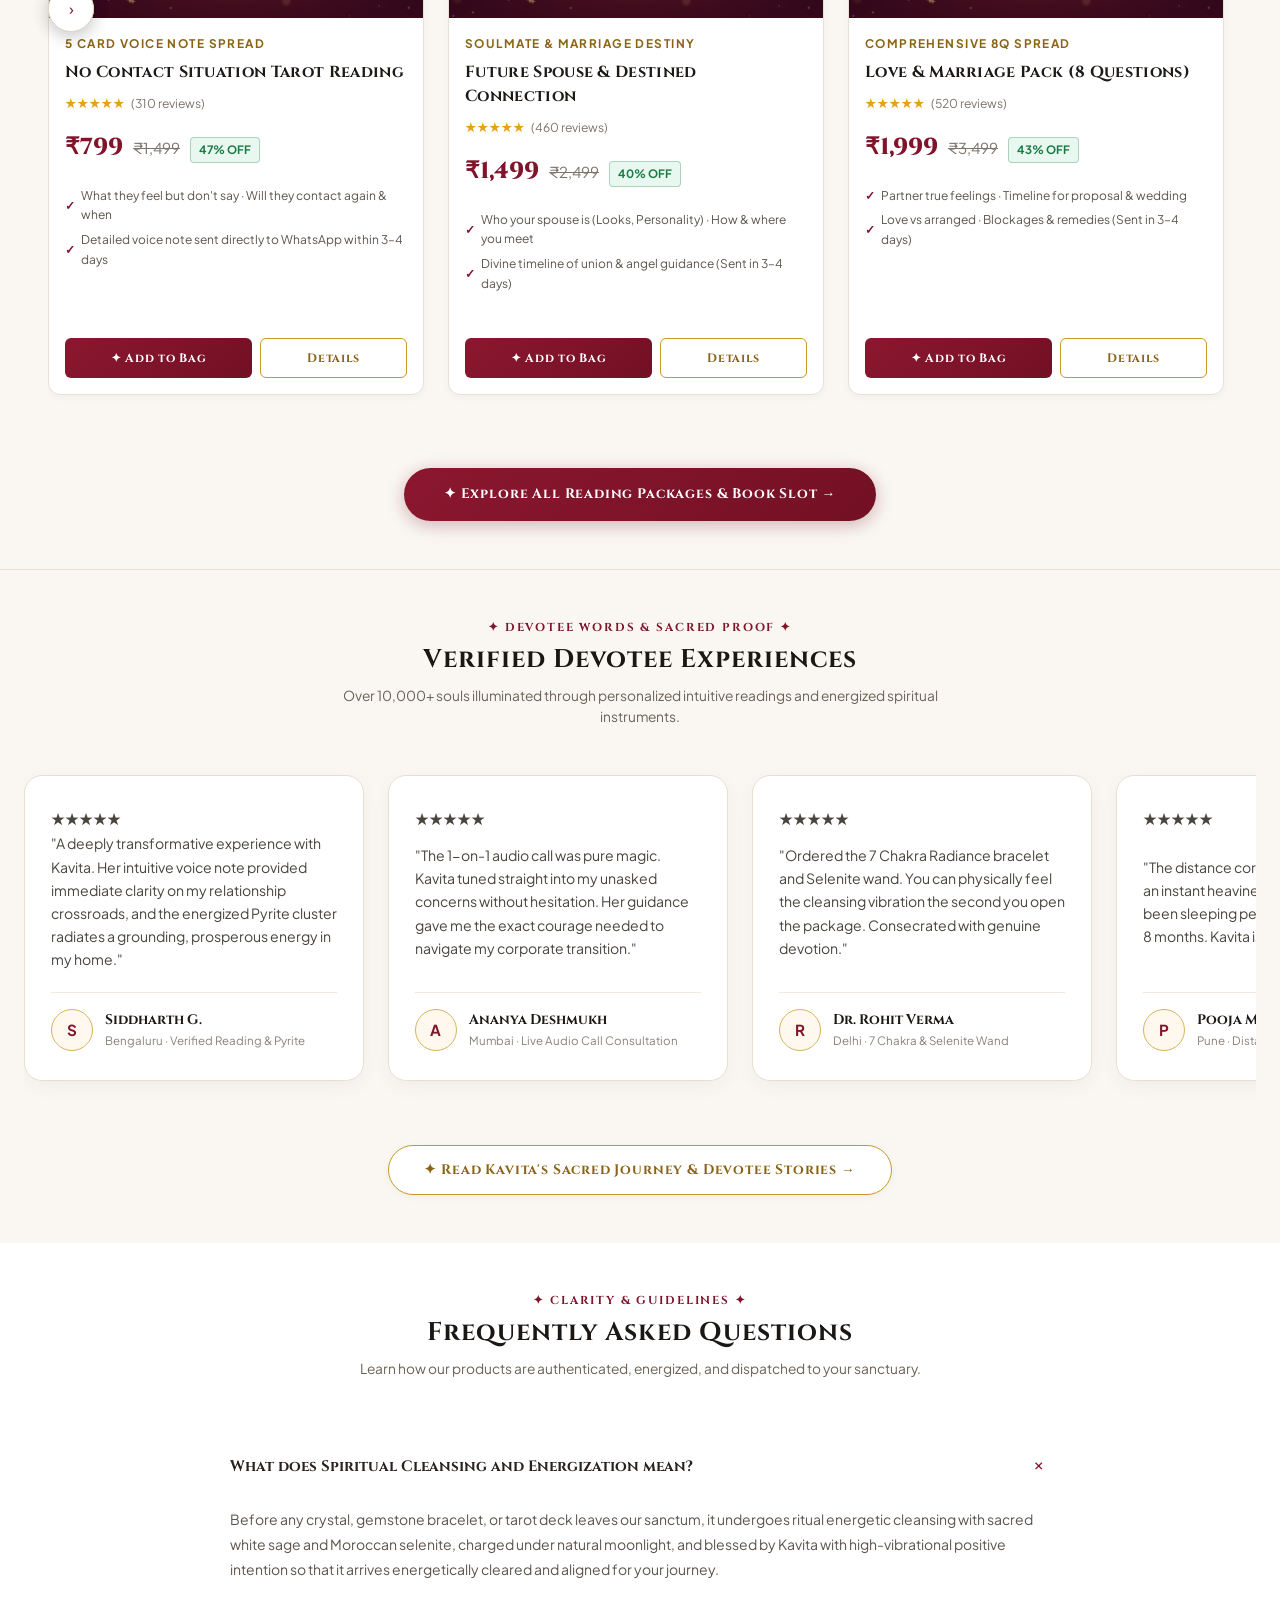
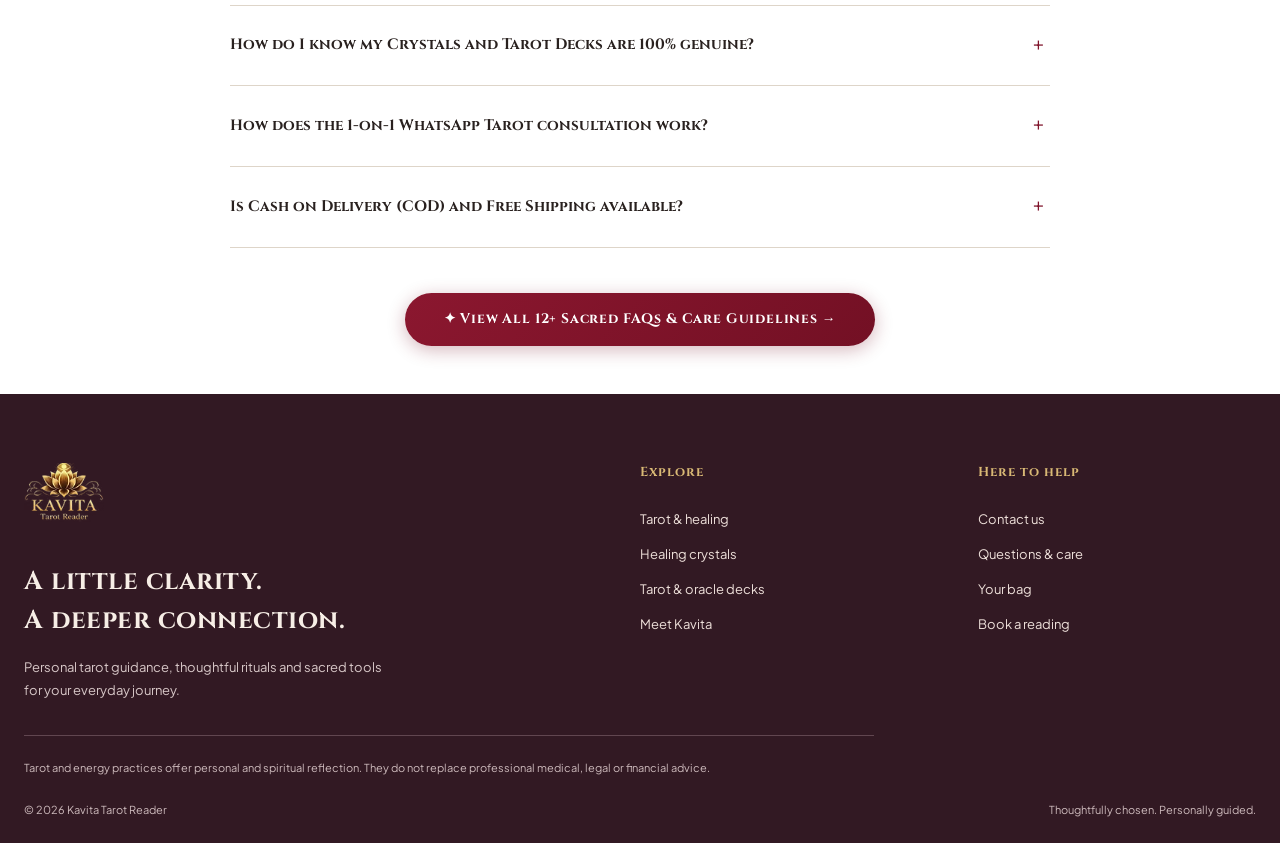
==== commit f6af23a1: "Add 7 new products: 3 Healing Oils and 4 Spiritual Bath Salts to catalog and live theme" ====
--- a/index.html
+++ b/index.html
@@ -2644,6 +2644,279 @@
             </div>
           </div>
 
+          <!-- 8. Love & Relationships Healing Oil -->
+          <div class="kavita-carousel-slide">
+            <div class="product-card" style="height: 100%; display: flex; flex-direction: column;">
+              <div class="product-media">
+                <span class="product-badge-flag">Heart Chakra Magnetism</span>
+                <button type="button" class="product-wishlist-heart" aria-label="Add to Wishlist" onclick="toggleWishlist(this, 40)">♡</button>
+                <a href="product.html?id=40">
+                  <img loading="lazy" decoding="async" class="product-img" src="assets/product-healing-oil-love-relationships.jpg" alt="Love & Relationships Healing Oil (With Energized Crystals)">
+                </a>
+              </div>
+              <div class="product-info-wrap" style="flex: 1; display: flex; flex-direction: column; justify-content: space-between;">
+                <div>
+                  <div class="product-category-sub">Aromatherapy & Sacred Healing Oil</div>
+                  <h4 class="product-title">
+                    <a href="product.html?id=40">Love &amp; Relationships Healing Oil</a>
+                  </h4>
+                  <div class="product-reviews-stars">★★★★★ <span class="product-reviews-count">(214 reviews)</span></div>
+                  <div class="product-pricing-row">
+                    <span class="current-price">₹777</span>
+                    <span class="compare-price">₹1,299</span>
+                    <span class="discount-pill">40% OFF</span>
+                  </div>
+                  <div class="product-features-bullet">
+                    <span>Energized Rose Quartz crystal chips inside bottle</span>
+                    <span>Magnetizes unconditional love, affection & emotional healing</span>
+                  </div>
+                </div>
+                <div class="product-card-actions">
+                  <button class="btn btn-maroon" onclick="addToCart('Love & Relationships Healing Oil (With Energized Crystals)', 777, 'assets/product-healing-oil-love-relationships.jpg', 'love-relationships-healing-oil-with-energized-crystals')">
+                    ✦ Add to Bag
+                  </button>
+                  <a href="product.html?id=40" class="btn btn-outline">
+                    Details
+                  </a>
+                </div>
+              </div>
+            </div>
+          </div>
+
+          <!-- 9. Money Attraction Healing Oil -->
+          <div class="kavita-carousel-slide">
+            <div class="product-card" style="height: 100%; display: flex; flex-direction: column;">
+              <div class="product-media">
+                <span class="product-badge-flag">Wealth & Prosperity Magnet</span>
+                <button type="button" class="product-wishlist-heart" aria-label="Add to Wishlist" onclick="toggleWishlist(this, 41)">♡</button>
+                <a href="product.html?id=41">
+                  <img loading="lazy" decoding="async" class="product-img" src="assets/product-healing-oil-money-attraction.jpg" alt="Money Attraction Healing Oil (With Energized Crystals)">
+                </a>
+              </div>
+              <div class="product-info-wrap" style="flex: 1; display: flex; flex-direction: column; justify-content: space-between;">
+                <div>
+                  <div class="product-category-sub">Aromatherapy & Sacred Healing Oil</div>
+                  <h4 class="product-title">
+                    <a href="product.html?id=41">Money Attraction Healing Oil</a>
+                  </h4>
+                  <div class="product-reviews-stars">★★★★★ <span class="product-reviews-count">(289 reviews)</span></div>
+                  <div class="product-pricing-row">
+                    <span class="current-price">₹777</span>
+                    <span class="compare-price">₹1,299</span>
+                    <span class="discount-pill">40% OFF</span>
+                  </div>
+                  <div class="product-features-bullet">
+                    <span>Energized Pyrite & Citrine gemstone chips</span>
+                    <span>Attracts financial prosperity, abundance & career success</span>
+                  </div>
+                </div>
+                <div class="product-card-actions">
+                  <button class="btn btn-maroon" onclick="addToCart('Money Attraction Healing Oil (With Energized Crystals)', 777, 'assets/product-healing-oil-money-attraction.jpg', 'money-attraction-healing-oil-with-energized-crystals')">
+                    ✦ Add to Bag
+                  </button>
+                  <a href="product.html?id=41" class="btn btn-outline">
+                    Details
+                  </a>
+                </div>
+              </div>
+            </div>
+          </div>
+
+          <!-- 10. Study & Concentration Healing Oil -->
+          <div class="kavita-carousel-slide">
+            <div class="product-card" style="height: 100%; display: flex; flex-direction: column;">
+              <div class="product-media">
+                <span class="product-badge-flag">Laser Focus & Memory</span>
+                <button type="button" class="product-wishlist-heart" aria-label="Add to Wishlist" onclick="toggleWishlist(this, 42)">♡</button>
+                <a href="product.html?id=42">
+                  <img loading="lazy" decoding="async" class="product-img" src="assets/product-healing-oil-study-focus.jpg" alt="Study & Concentration Healing Oil (With Energized Crystals)">
+                </a>
+              </div>
+              <div class="product-info-wrap" style="flex: 1; display: flex; flex-direction: column; justify-content: space-between;">
+                <div>
+                  <div class="product-category-sub">Aromatherapy & Sacred Healing Oil</div>
+                  <h4 class="product-title">
+                    <a href="product.html?id=42">Study &amp; Concentration Healing Oil</a>
+                  </h4>
+                  <div class="product-reviews-stars">★★★★★ <span class="product-reviews-count">(178 reviews)</span></div>
+                  <div class="product-pricing-row">
+                    <span class="current-price">₹777</span>
+                    <span class="compare-price">₹1,299</span>
+                    <span class="discount-pill">40% OFF</span>
+                  </div>
+                  <div class="product-features-bullet">
+                    <span>Energized Sodalite & Quartz crystal chips</span>
+                    <span>Clears brain fog, sharpens retention & exam focus</span>
+                  </div>
+                </div>
+                <div class="product-card-actions">
+                  <button class="btn btn-maroon" onclick="addToCart('Study & Concentration Healing Oil (With Energized Crystals)', 777, 'assets/product-healing-oil-study-focus.jpg', 'study-concentration-healing-oil-with-energized-crystals')">
+                    ✦ Add to Bag
+                  </button>
+                  <a href="product.html?id=42" class="btn btn-outline">
+                    Details
+                  </a>
+                </div>
+              </div>
+            </div>
+          </div>
+
+          <!-- 11. Aura Booster Sacred Bath Salt -->
+          <div class="kavita-carousel-slide">
+            <div class="product-card" style="height: 100%; display: flex; flex-direction: column;">
+              <div class="product-media">
+                <span class="product-badge-flag">Aura Purifying & Nazar Cleansing</span>
+                <button type="button" class="product-wishlist-heart" aria-label="Add to Wishlist" onclick="toggleWishlist(this, 43)">♡</button>
+                <a href="product.html?id=43">
+                  <img loading="lazy" decoding="async" class="product-img" src="assets/product-bath-salt-aura-booster.jpg" alt="Aura Booster Sacred Bath Salt">
+                </a>
+              </div>
+              <div class="product-info-wrap" style="flex: 1; display: flex; flex-direction: column; justify-content: space-between;">
+                <div>
+                  <div class="product-category-sub">Consecrated Spiritual Bath Salt</div>
+                  <h4 class="product-title">
+                    <a href="product.html?id=43">Aura Booster Sacred Bath Salt</a>
+                  </h4>
+                  <div class="product-reviews-stars">★★★★★ <span class="product-reviews-count">(192 reviews)</span></div>
+                  <div class="product-pricing-row">
+                    <span class="current-price">₹555</span>
+                    <span class="compare-price">₹899</span>
+                    <span class="discount-pill">38% OFF</span>
+                  </div>
+                  <div class="product-features-bullet">
+                    <span>Vedic consecrated mineral crystals & botanicals</span>
+                    <span>Purges negative vibrations, nazar & psychic fatigue</span>
+                  </div>
+                </div>
+                <div class="product-card-actions">
+                  <button class="btn btn-maroon" onclick="addToCart('Aura Booster Sacred Bath Salt (Aura Cleansing & Energy Shield)', 555, 'assets/product-bath-salt-aura-booster.jpg', 'aura-booster-sacred-bath-salt')">
+                    ✦ Add to Bag
+                  </button>
+                  <a href="product.html?id=43" class="btn btn-outline">
+                    Details
+                  </a>
+                </div>
+              </div>
+            </div>
+          </div>
+
+          <!-- 12. Energy Booster Sacred Bath Salt -->
+          <div class="kavita-carousel-slide">
+            <div class="product-card" style="height: 100%; display: flex; flex-direction: column;">
+              <div class="product-media">
+                <span class="product-badge-flag">Vitality & Prana Recharge</span>
+                <button type="button" class="product-wishlist-heart" aria-label="Add to Wishlist" onclick="toggleWishlist(this, 44)">♡</button>
+                <a href="product.html?id=44">
+                  <img loading="lazy" decoding="async" class="product-img" src="assets/product-bath-salt-energy-booster.jpg" alt="Energy Booster Sacred Bath Salt">
+                </a>
+              </div>
+              <div class="product-info-wrap" style="flex: 1; display: flex; flex-direction: column; justify-content: space-between;">
+                <div>
+                  <div class="product-category-sub">Consecrated Spiritual Bath Salt</div>
+                  <h4 class="product-title">
+                    <a href="product.html?id=44">Energy Booster Sacred Bath Salt</a>
+                  </h4>
+                  <div class="product-reviews-stars">★★★★★ <span class="product-reviews-count">(165 reviews)</span></div>
+                  <div class="product-pricing-row">
+                    <span class="current-price">₹555</span>
+                    <span class="compare-price">₹899</span>
+                    <span class="discount-pill">38% OFF</span>
+                  </div>
+                  <div class="product-features-bullet">
+                    <span>Energizing herbal botanicals & restorative salts</span>
+                    <span>Overcomes lethargy, boosts morning drive & prana</span>
+                  </div>
+                </div>
+                <div class="product-card-actions">
+                  <button class="btn btn-maroon" onclick="addToCart('Energy Booster Sacred Bath Salt (Vitality & Fatigue Relief)', 555, 'assets/product-bath-salt-energy-booster.jpg', 'energy-booster-sacred-bath-salt')">
+                    ✦ Add to Bag
+                  </button>
+                  <a href="product.html?id=44" class="btn btn-outline">
+                    Details
+                  </a>
+                </div>
+              </div>
+            </div>
+          </div>
+
+          <!-- 13. Coffee Detox Sacred Bath Salt -->
+          <div class="kavita-carousel-slide">
+            <div class="product-card" style="height: 100%; display: flex; flex-direction: column;">
+              <div class="product-media">
+                <span class="product-badge-flag">Detox & Lymphatic Awakening</span>
+                <button type="button" class="product-wishlist-heart" aria-label="Add to Wishlist" onclick="toggleWishlist(this, 45)">♡</button>
+                <a href="product.html?id=45">
+                  <img loading="lazy" decoding="async" class="product-img" src="assets/product-bath-salt-coffee.jpg" alt="Coffee Detox Sacred Bath Salt">
+                </a>
+              </div>
+              <div class="product-info-wrap" style="flex: 1; display: flex; flex-direction: column; justify-content: space-between;">
+                <div>
+                  <div class="product-category-sub">Consecrated Spiritual Bath Salt</div>
+                  <h4 class="product-title">
+                    <a href="product.html?id=45">Coffee Detox Sacred Bath Salt</a>
+                  </h4>
+                  <div class="product-reviews-stars">★★★★★ <span class="product-reviews-count">(230 reviews)</span></div>
+                  <div class="product-pricing-row">
+                    <span class="current-price">₹555</span>
+                    <span class="compare-price">₹899</span>
+                    <span class="discount-pill">38% OFF</span>
+                  </div>
+                  <div class="product-features-bullet">
+                    <span>Pure ground roasted coffee & mineral crystals</span>
+                    <span>Stimulating lymphatic detox & skin smoothing polish</span>
+                  </div>
+                </div>
+                <div class="product-card-actions">
+                  <button class="btn btn-maroon" onclick="addToCart('Coffee Detox Sacred Bath Salt (Aromatherapeutic Scrub & Soak)', 555, 'assets/product-bath-salt-coffee.jpg', 'coffee-detox-sacred-bath-salt')">
+                    ✦ Add to Bag
+                  </button>
+                  <a href="product.html?id=45" class="btn btn-outline">
+                    Details
+                  </a>
+                </div>
+              </div>
+            </div>
+          </div>
+
+          <!-- 14. Health Booster Sacred Bath Salt -->
+          <div class="kavita-carousel-slide">
+            <div class="product-card" style="height: 100%; display: flex; flex-direction: column;">
+              <div class="product-media">
+                <span class="product-badge-flag">Holistic Healing & REM Sleep</span>
+                <button type="button" class="product-wishlist-heart" aria-label="Add to Wishlist" onclick="toggleWishlist(this, 46)">♡</button>
+                <a href="product.html?id=46">
+                  <img loading="lazy" decoding="async" class="product-img" src="assets/product-bath-salt-health-booster.jpg" alt="Health Booster Sacred Bath Salt">
+                </a>
+              </div>
+              <div class="product-info-wrap" style="flex: 1; display: flex; flex-direction: column; justify-content: space-between;">
+                <div>
+                  <div class="product-category-sub">Consecrated Spiritual Bath Salt</div>
+                  <h4 class="product-title">
+                    <a href="product.html?id=46">Health Booster Sacred Bath Salt</a>
+                  </h4>
+                  <div class="product-reviews-stars">★★★★★ <span class="product-reviews-count">(147 reviews)</span></div>
+                  <div class="product-pricing-row">
+                    <span class="current-price">₹555</span>
+                    <span class="compare-price">₹899</span>
+                    <span class="discount-pill">38% OFF</span>
+                  </div>
+                  <div class="product-features-bullet">
+                    <span>Therapeutic healing herbs & restorative mineral salts</span>
+                    <span>Soothes muscle stiffness & promotes deep restorative sleep</span>
+                  </div>
+                </div>
+                <div class="product-card-actions">
+                  <button class="btn btn-maroon" onclick="addToCart('Health Booster Sacred Bath Salt (Immunity & Recovery Soak)', 555, 'assets/product-bath-salt-health-booster.jpg', 'health-booster-sacred-bath-salt')">
+                    ✦ Add to Bag
+                  </button>
+                  <a href="product.html?id=46" class="btn btn-outline">
+                    Details
+                  </a>
+                </div>
+              </div>
+            </div>
+          </div>
+
         </div>
       </div>
 
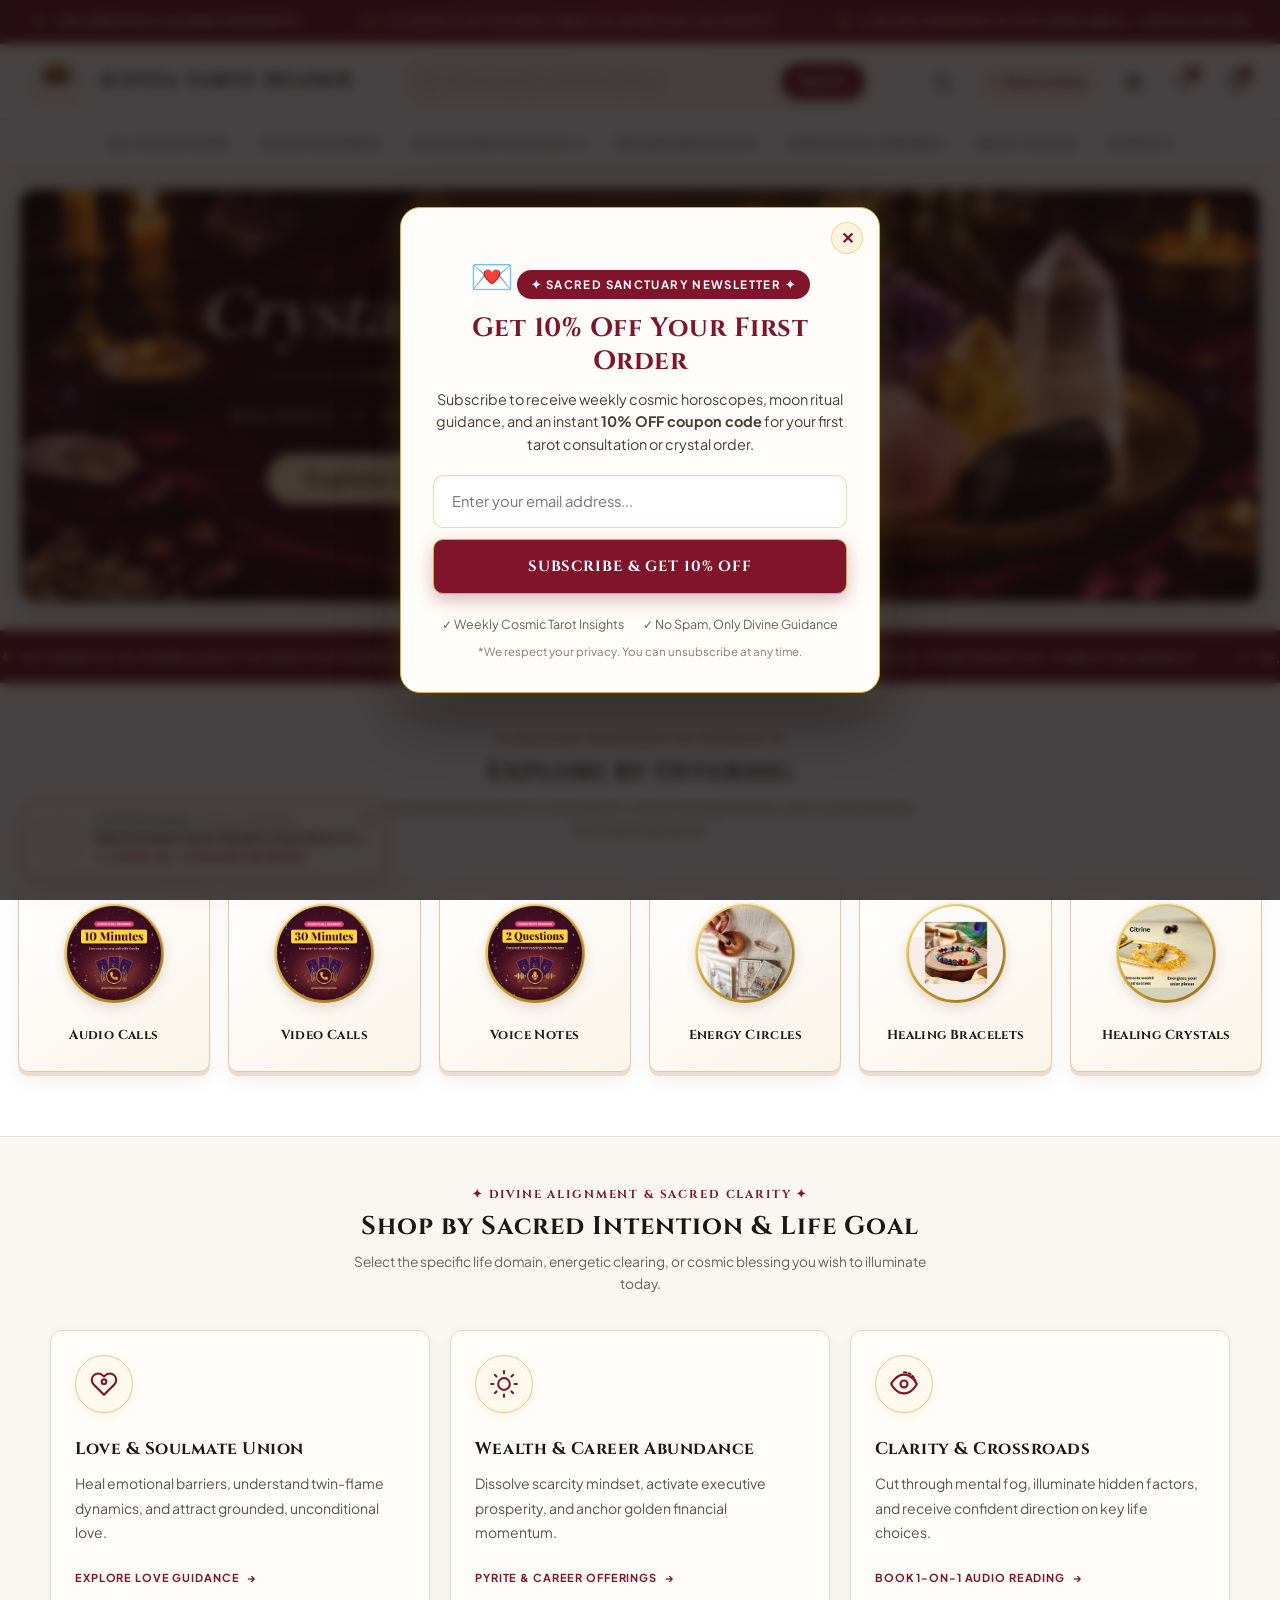
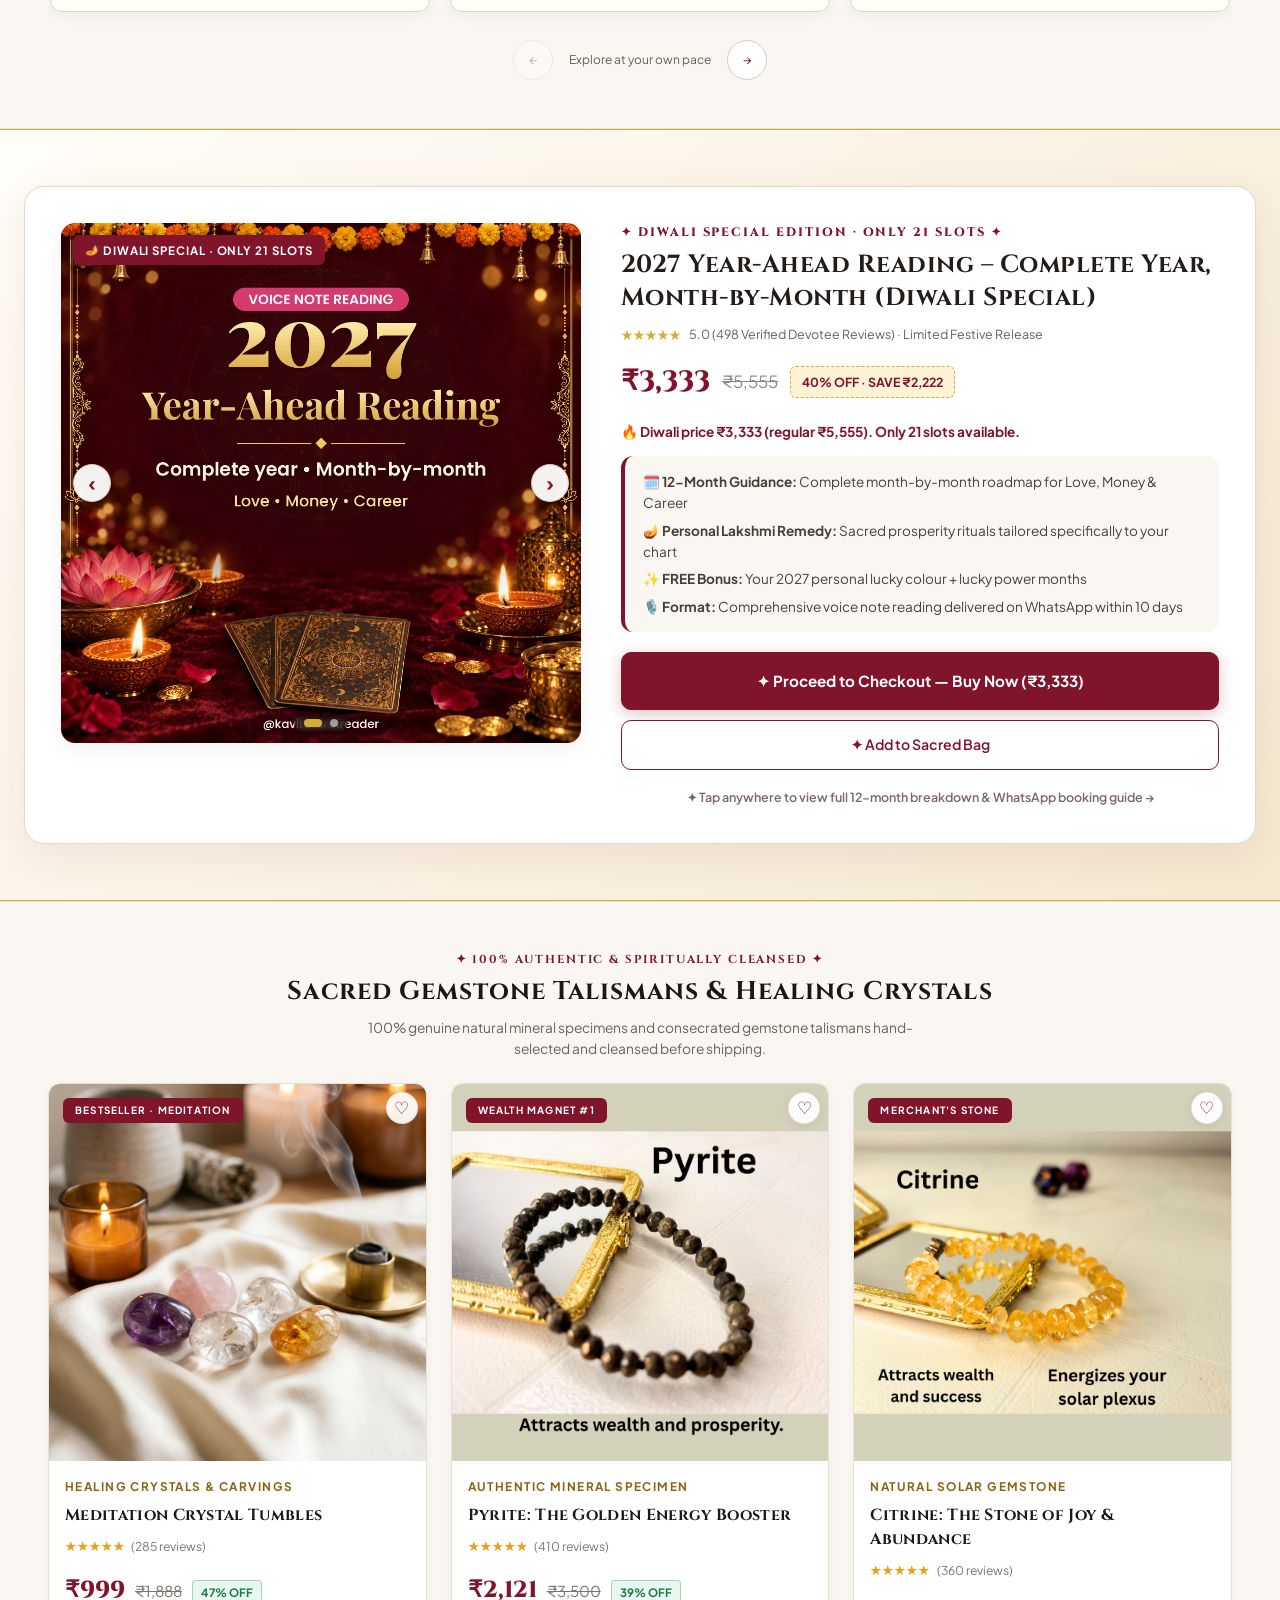
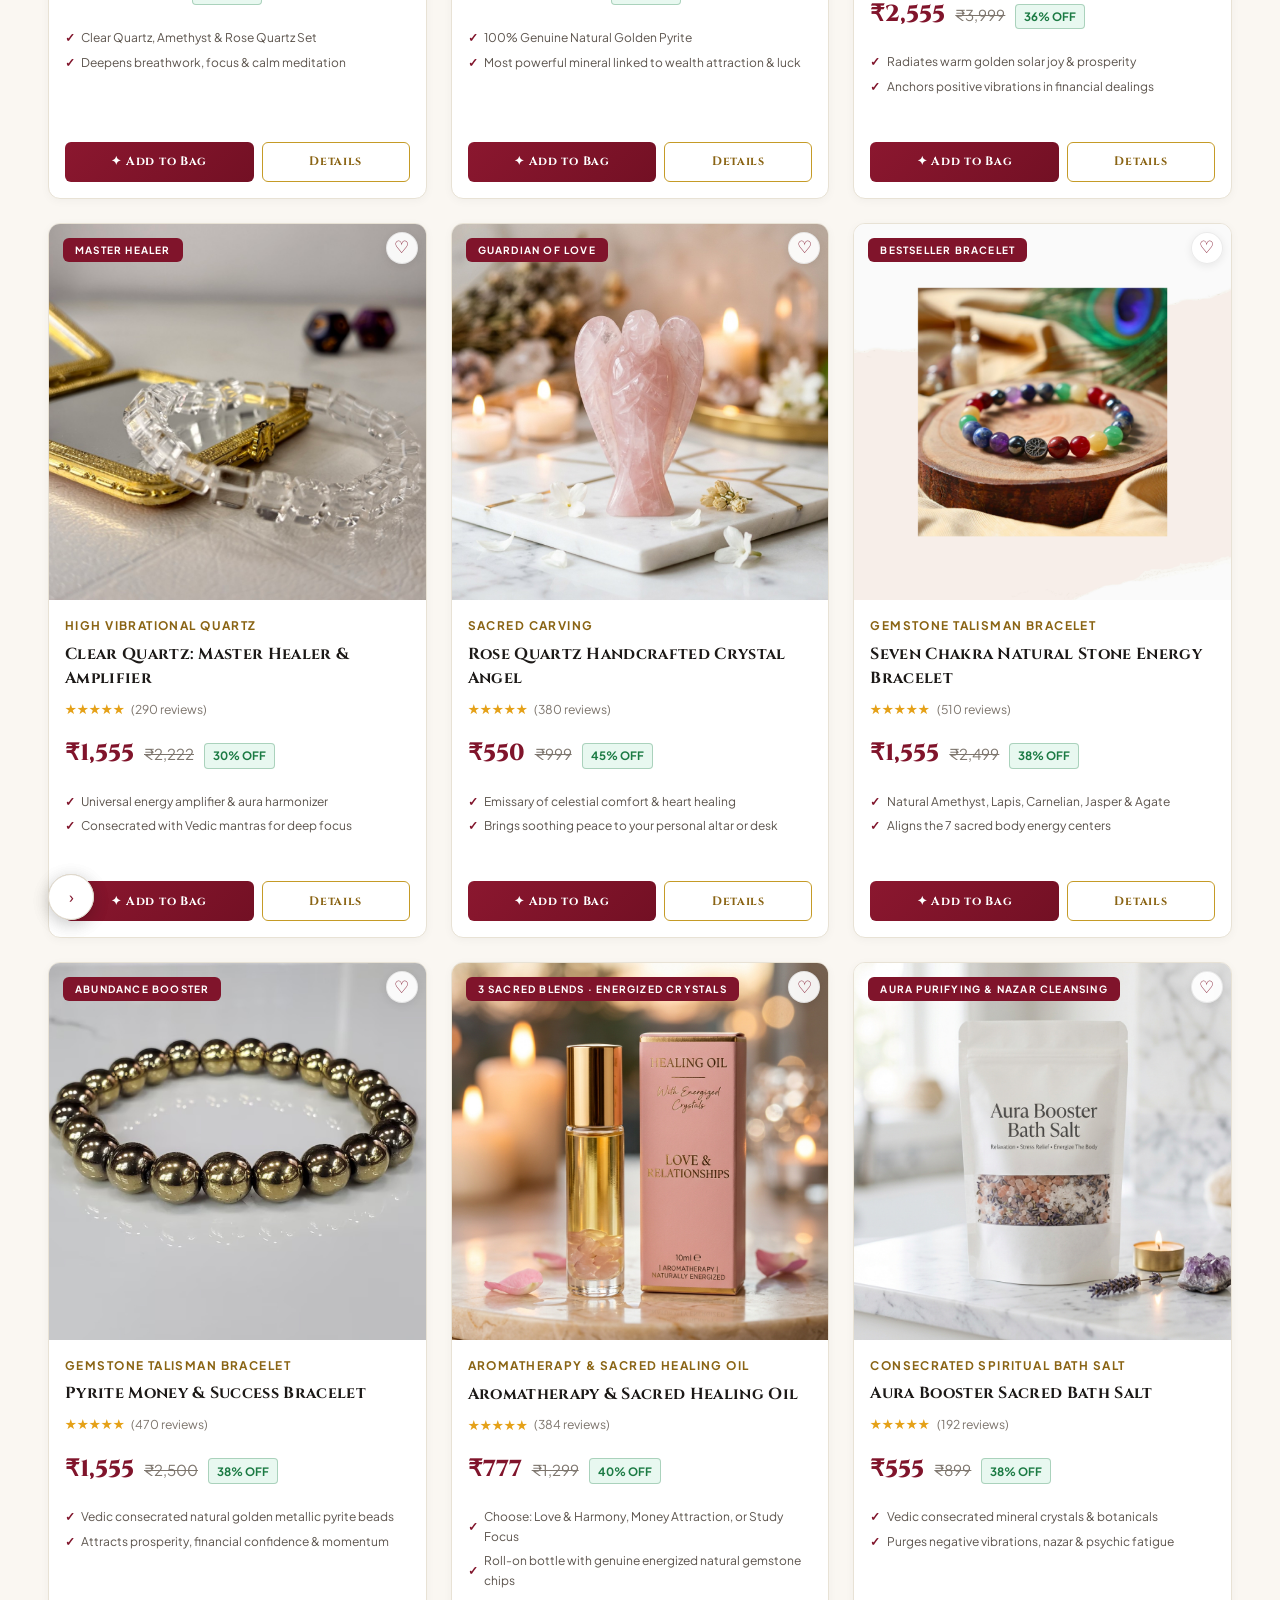
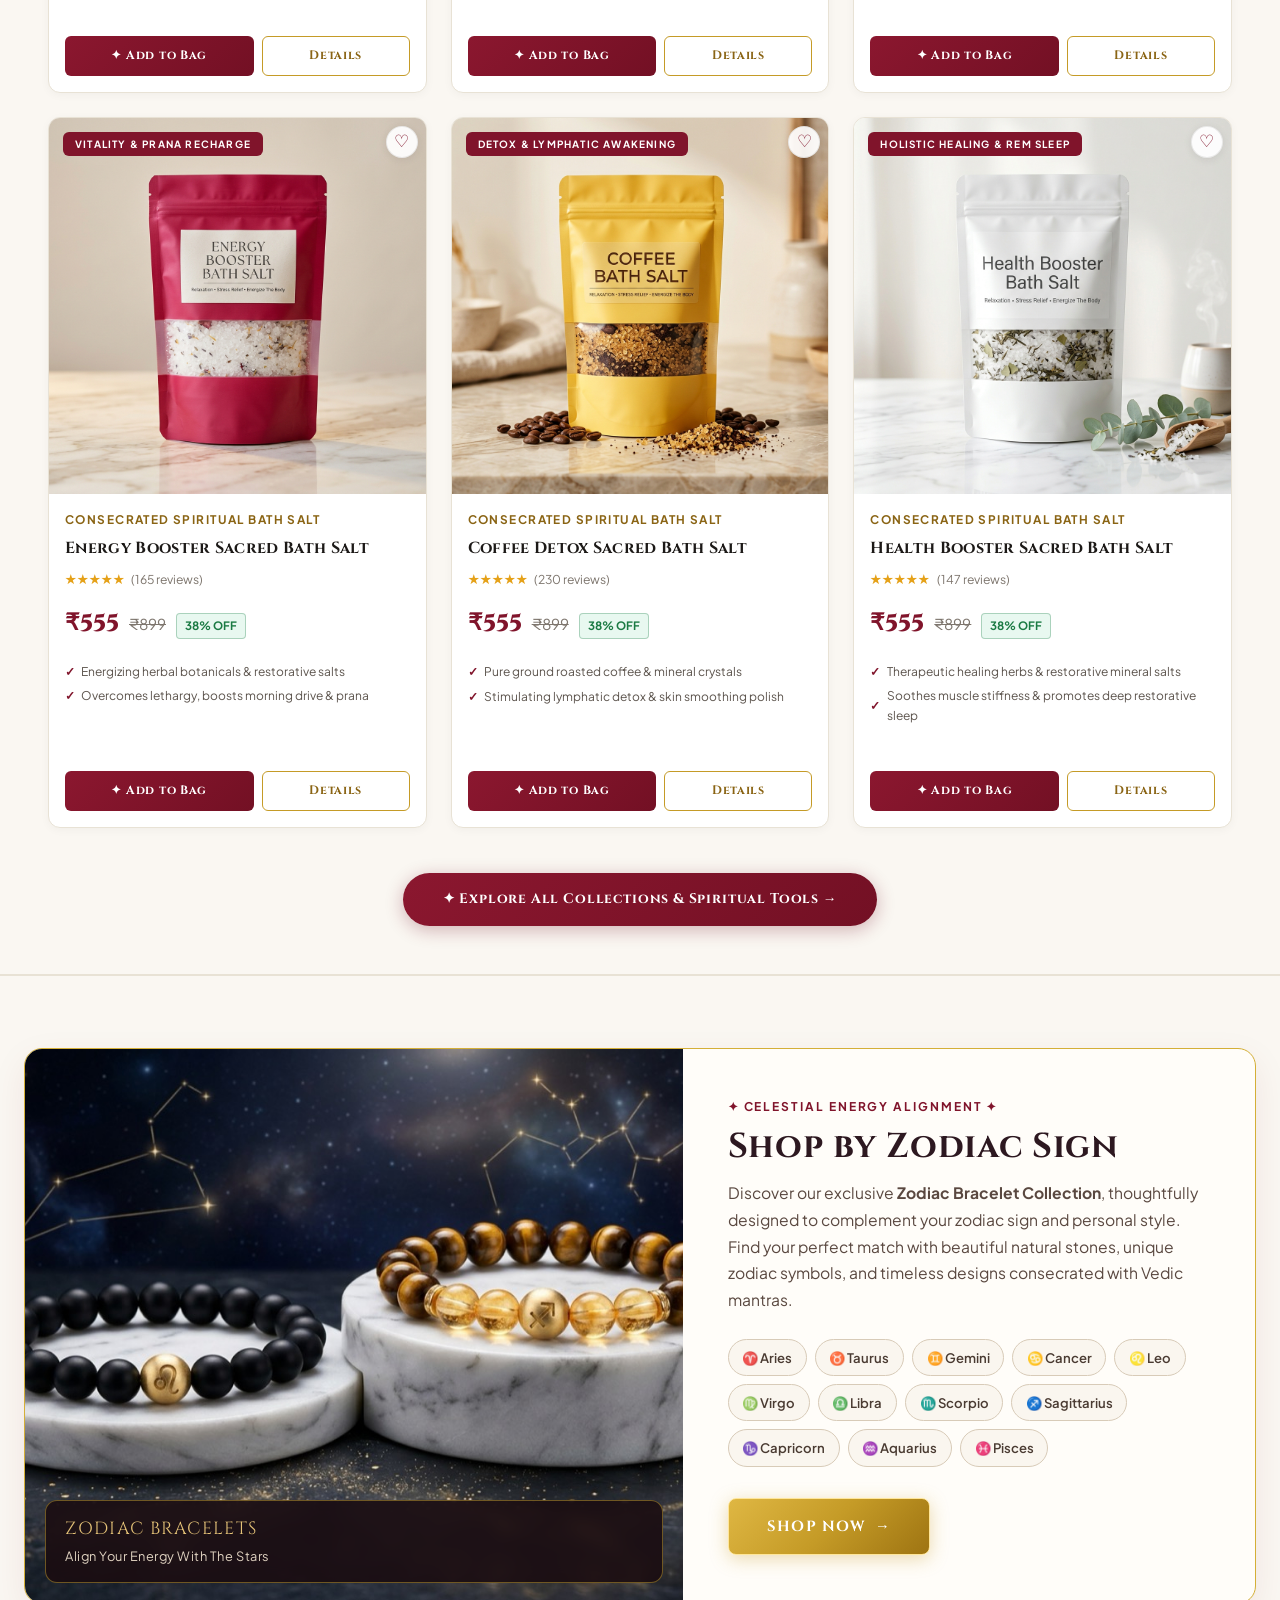
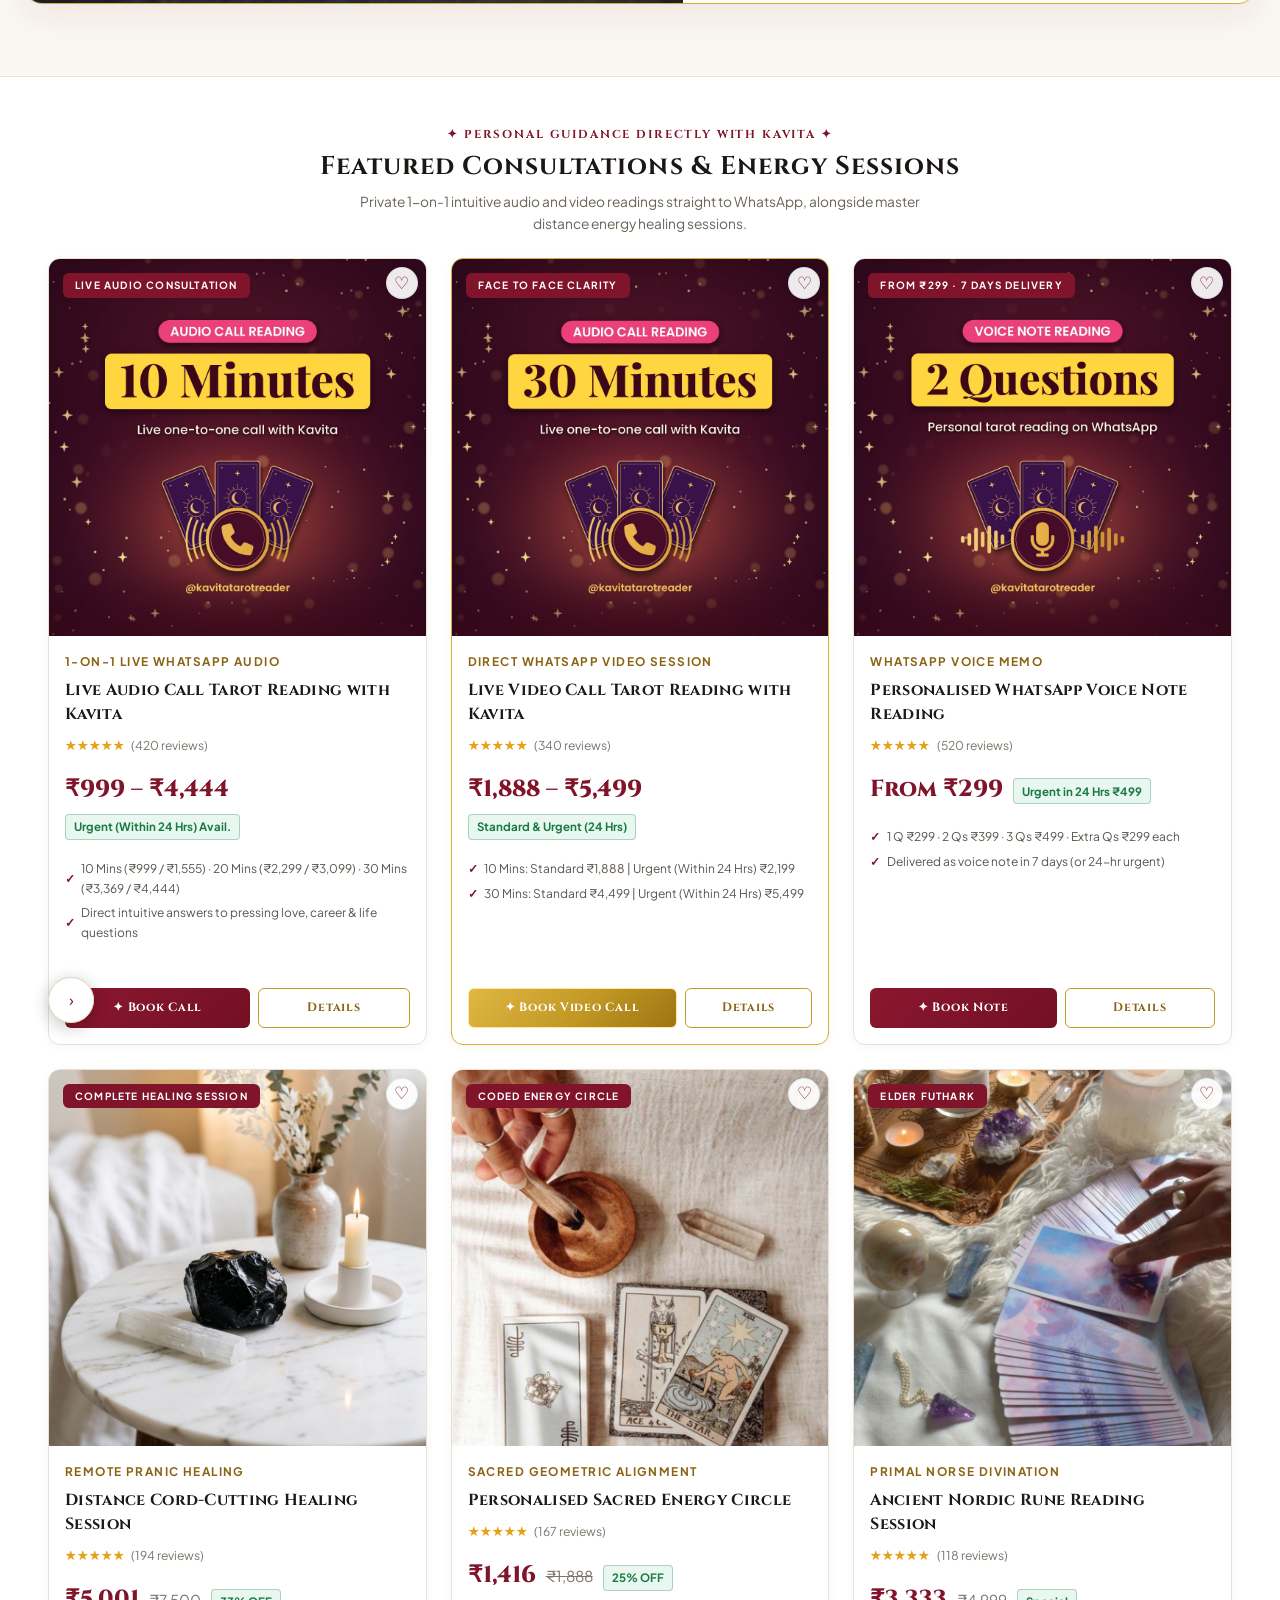
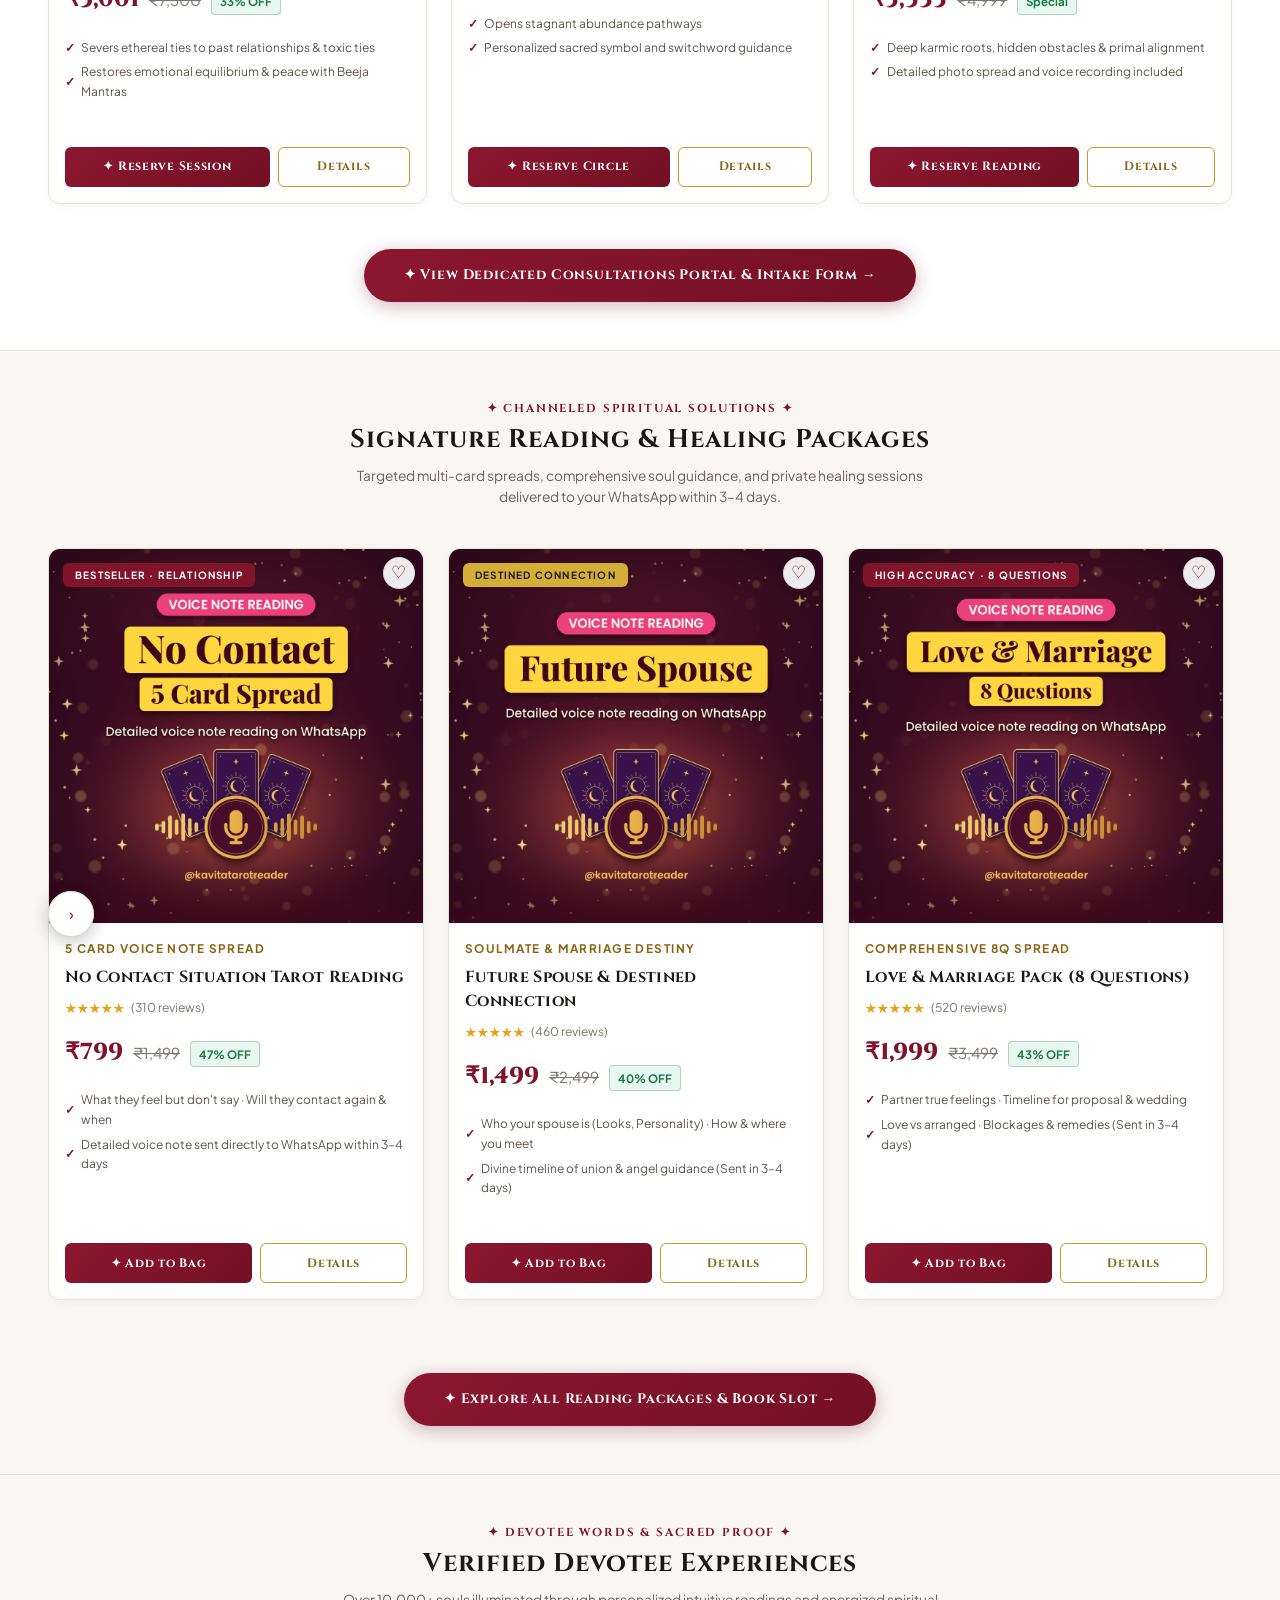
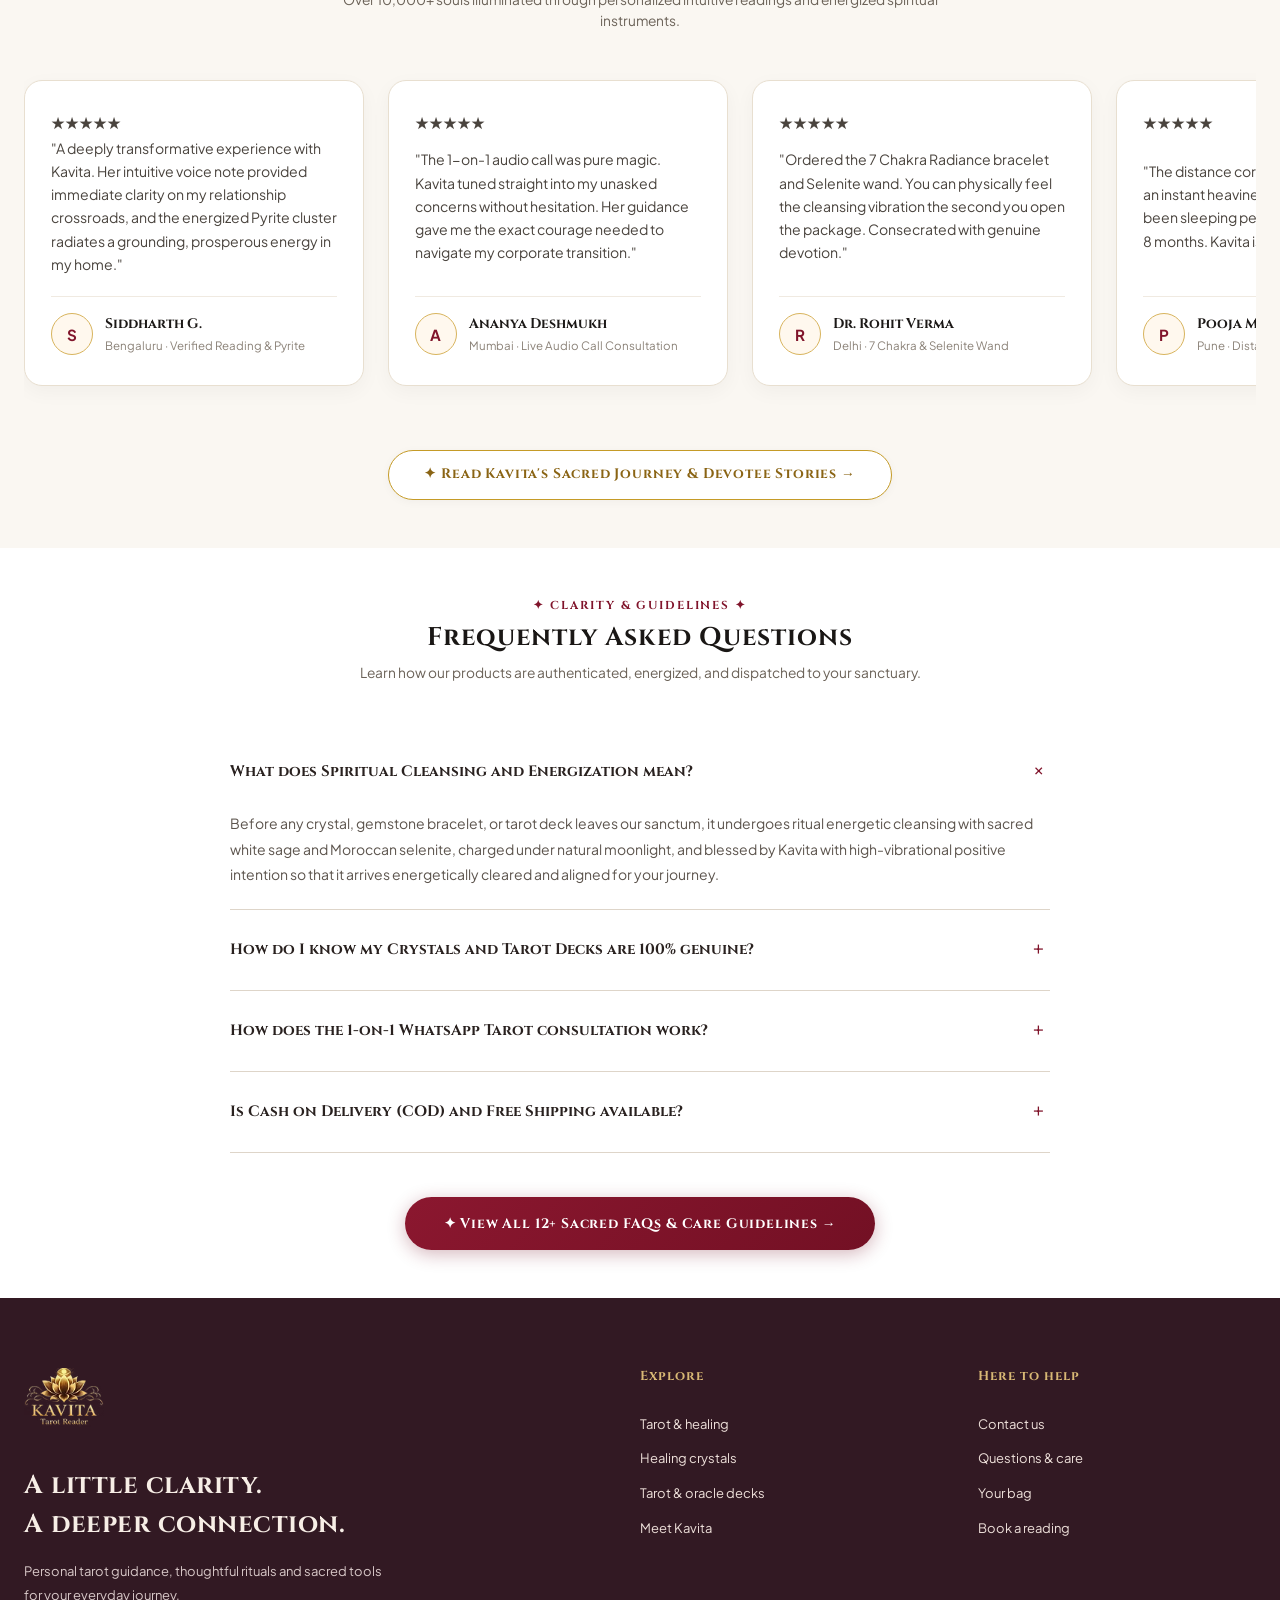
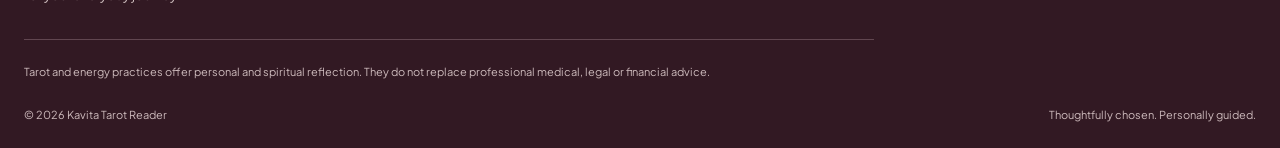
==== commit 14e6b6bd: "Unify Aromatherapy Healing Oil into 1 product with 3 variants, update all product graphics to luxury" ====
--- a/index.html
+++ b/index.html
@@ -2644,35 +2644,35 @@
             </div>
           </div>
 
-          <!-- 8. Love & Relationships Healing Oil -->
+          <!-- 8. Aromatherapy & Sacred Healing Oil -->
           <div class="kavita-carousel-slide">
             <div class="product-card" style="height: 100%; display: flex; flex-direction: column;">
               <div class="product-media">
-                <span class="product-badge-flag">Heart Chakra Magnetism</span>
+                <span class="product-badge-flag">3 Sacred Blends · Energized Crystals</span>
                 <button type="button" class="product-wishlist-heart" aria-label="Add to Wishlist" onclick="toggleWishlist(this, 40)">♡</button>
                 <a href="product.html?id=40">
-                  <img loading="lazy" decoding="async" class="product-img" src="assets/product-healing-oil-love-relationships.jpg" alt="Love & Relationships Healing Oil (With Energized Crystals)">
+                  <img loading="lazy" decoding="async" class="product-img" src="assets/product-healing-oil-love-relationships.jpg" alt="Aromatherapy & Sacred Healing Oil (With Energized Crystals)">
                 </a>
               </div>
               <div class="product-info-wrap" style="flex: 1; display: flex; flex-direction: column; justify-content: space-between;">
                 <div>
                   <div class="product-category-sub">Aromatherapy & Sacred Healing Oil</div>
                   <h4 class="product-title">
-                    <a href="product.html?id=40">Love &amp; Relationships Healing Oil</a>
+                    <a href="product.html?id=40">Aromatherapy &amp; Sacred Healing Oil</a>
                   </h4>
-                  <div class="product-reviews-stars">★★★★★ <span class="product-reviews-count">(214 reviews)</span></div>
+                  <div class="product-reviews-stars">★★★★★ <span class="product-reviews-count">(384 reviews)</span></div>
                   <div class="product-pricing-row">
                     <span class="current-price">₹777</span>
                     <span class="compare-price">₹1,299</span>
                     <span class="discount-pill">40% OFF</span>
                   </div>
                   <div class="product-features-bullet">
-                    <span>Energized Rose Quartz crystal chips inside bottle</span>
-                    <span>Magnetizes unconditional love, affection & emotional healing</span>
+                    <span>Choose: Love &amp; Harmony, Money Attraction, or Study Focus</span>
+                    <span>Roll-on bottle with genuine energized natural gemstone chips</span>
                   </div>
                 </div>
                 <div class="product-card-actions">
-                  <button class="btn btn-maroon" onclick="addToCart('Love & Relationships Healing Oil (With Energized Crystals)', 777, 'assets/product-healing-oil-love-relationships.jpg', 'love-relationships-healing-oil-with-energized-crystals')">
+                  <button class="btn btn-maroon" onclick="addToCart('Aromatherapy & Sacred Healing Oil (With Energized Crystals)', 777, 'assets/product-healing-oil-love-relationships.jpg', 'love-relationships-healing-oil-with-energized-crystals')">
                     ✦ Add to Bag
                   </button>
                   <a href="product.html?id=40" class="btn btn-outline">
@@ -2683,91 +2683,13 @@
             </div>
           </div>
 
-          <!-- 9. Money Attraction Healing Oil -->
-          <div class="kavita-carousel-slide">
-            <div class="product-card" style="height: 100%; display: flex; flex-direction: column;">
-              <div class="product-media">
-                <span class="product-badge-flag">Wealth & Prosperity Magnet</span>
-                <button type="button" class="product-wishlist-heart" aria-label="Add to Wishlist" onclick="toggleWishlist(this, 41)">♡</button>
-                <a href="product.html?id=41">
-                  <img loading="lazy" decoding="async" class="product-img" src="assets/product-healing-oil-money-attraction.jpg" alt="Money Attraction Healing Oil (With Energized Crystals)">
-                </a>
-              </div>
-              <div class="product-info-wrap" style="flex: 1; display: flex; flex-direction: column; justify-content: space-between;">
-                <div>
-                  <div class="product-category-sub">Aromatherapy & Sacred Healing Oil</div>
-                  <h4 class="product-title">
-                    <a href="product.html?id=41">Money Attraction Healing Oil</a>
-                  </h4>
-                  <div class="product-reviews-stars">★★★★★ <span class="product-reviews-count">(289 reviews)</span></div>
-                  <div class="product-pricing-row">
-                    <span class="current-price">₹777</span>
-                    <span class="compare-price">₹1,299</span>
-                    <span class="discount-pill">40% OFF</span>
-                  </div>
-                  <div class="product-features-bullet">
-                    <span>Energized Pyrite & Citrine gemstone chips</span>
-                    <span>Attracts financial prosperity, abundance & career success</span>
-                  </div>
-                </div>
-                <div class="product-card-actions">
-                  <button class="btn btn-maroon" onclick="addToCart('Money Attraction Healing Oil (With Energized Crystals)', 777, 'assets/product-healing-oil-money-attraction.jpg', 'money-attraction-healing-oil-with-energized-crystals')">
-                    ✦ Add to Bag
-                  </button>
-                  <a href="product.html?id=41" class="btn btn-outline">
-                    Details
-                  </a>
-                </div>
-              </div>
-            </div>
-          </div>
-
-          <!-- 10. Study & Concentration Healing Oil -->
-          <div class="kavita-carousel-slide">
-            <div class="product-card" style="height: 100%; display: flex; flex-direction: column;">
-              <div class="product-media">
-                <span class="product-badge-flag">Laser Focus & Memory</span>
-                <button type="button" class="product-wishlist-heart" aria-label="Add to Wishlist" onclick="toggleWishlist(this, 42)">♡</button>
-                <a href="product.html?id=42">
-                  <img loading="lazy" decoding="async" class="product-img" src="assets/product-healing-oil-study-focus.jpg" alt="Study & Concentration Healing Oil (With Energized Crystals)">
-                </a>
-              </div>
-              <div class="product-info-wrap" style="flex: 1; display: flex; flex-direction: column; justify-content: space-between;">
-                <div>
-                  <div class="product-category-sub">Aromatherapy & Sacred Healing Oil</div>
-                  <h4 class="product-title">
-                    <a href="product.html?id=42">Study &amp; Concentration Healing Oil</a>
-                  </h4>
-                  <div class="product-reviews-stars">★★★★★ <span class="product-reviews-count">(178 reviews)</span></div>
-                  <div class="product-pricing-row">
-                    <span class="current-price">₹777</span>
-                    <span class="compare-price">₹1,299</span>
-                    <span class="discount-pill">40% OFF</span>
-                  </div>
-                  <div class="product-features-bullet">
-                    <span>Energized Sodalite & Quartz crystal chips</span>
-                    <span>Clears brain fog, sharpens retention & exam focus</span>
-                  </div>
-                </div>
-                <div class="product-card-actions">
-                  <button class="btn btn-maroon" onclick="addToCart('Study & Concentration Healing Oil (With Energized Crystals)', 777, 'assets/product-healing-oil-study-focus.jpg', 'study-concentration-healing-oil-with-energized-crystals')">
-                    ✦ Add to Bag
-                  </button>
-                  <a href="product.html?id=42" class="btn btn-outline">
-                    Details
-                  </a>
-                </div>
-              </div>
-            </div>
-          </div>
-
-          <!-- 11. Aura Booster Sacred Bath Salt -->
+          <!-- 9. Aura Booster Sacred Bath Salt -->
           <div class="kavita-carousel-slide">
             <div class="product-card" style="height: 100%; display: flex; flex-direction: column;">
               <div class="product-media">
                 <span class="product-badge-flag">Aura Purifying & Nazar Cleansing</span>
-                <button type="button" class="product-wishlist-heart" aria-label="Add to Wishlist" onclick="toggleWishlist(this, 43)">♡</button>
-                <a href="product.html?id=43">
+                <button type="button" class="product-wishlist-heart" aria-label="Add to Wishlist" onclick="toggleWishlist(this, 41)">♡</button>
+                <a href="product.html?id=41">
                   <img loading="lazy" decoding="async" class="product-img" src="assets/product-bath-salt-aura-booster.jpg" alt="Aura Booster Sacred Bath Salt">
                 </a>
               </div>
@@ -2775,7 +2697,7 @@
                 <div>
                   <div class="product-category-sub">Consecrated Spiritual Bath Salt</div>
                   <h4 class="product-title">
-                    <a href="product.html?id=43">Aura Booster Sacred Bath Salt</a>
+                    <a href="product.html?id=41">Aura Booster Sacred Bath Salt</a>
                   </h4>
                   <div class="product-reviews-stars">★★★★★ <span class="product-reviews-count">(192 reviews)</span></div>
                   <div class="product-pricing-row">
@@ -2792,7 +2714,7 @@
                   <button class="btn btn-maroon" onclick="addToCart('Aura Booster Sacred Bath Salt (Aura Cleansing & Energy Shield)', 555, 'assets/product-bath-salt-aura-booster.jpg', 'aura-booster-sacred-bath-salt')">
                     ✦ Add to Bag
                   </button>
-                  <a href="product.html?id=43" class="btn btn-outline">
+                  <a href="product.html?id=41" class="btn btn-outline">
                     Details
                   </a>
                 </div>
@@ -2800,13 +2722,13 @@
             </div>
           </div>
 
-          <!-- 12. Energy Booster Sacred Bath Salt -->
+          <!-- 10. Energy Booster Sacred Bath Salt -->
           <div class="kavita-carousel-slide">
             <div class="product-card" style="height: 100%; display: flex; flex-direction: column;">
               <div class="product-media">
                 <span class="product-badge-flag">Vitality & Prana Recharge</span>
-                <button type="button" class="product-wishlist-heart" aria-label="Add to Wishlist" onclick="toggleWishlist(this, 44)">♡</button>
-                <a href="product.html?id=44">
+                <button type="button" class="product-wishlist-heart" aria-label="Add to Wishlist" onclick="toggleWishlist(this, 42)">♡</button>
+                <a href="product.html?id=42">
                   <img loading="lazy" decoding="async" class="product-img" src="assets/product-bath-salt-energy-booster.jpg" alt="Energy Booster Sacred Bath Salt">
                 </a>
               </div>
@@ -2814,7 +2736,7 @@
                 <div>
                   <div class="product-category-sub">Consecrated Spiritual Bath Salt</div>
                   <h4 class="product-title">
-                    <a href="product.html?id=44">Energy Booster Sacred Bath Salt</a>
+                    <a href="product.html?id=42">Energy Booster Sacred Bath Salt</a>
                   </h4>
                   <div class="product-reviews-stars">★★★★★ <span class="product-reviews-count">(165 reviews)</span></div>
                   <div class="product-pricing-row">
@@ -2831,7 +2753,7 @@
                   <button class="btn btn-maroon" onclick="addToCart('Energy Booster Sacred Bath Salt (Vitality & Fatigue Relief)', 555, 'assets/product-bath-salt-energy-booster.jpg', 'energy-booster-sacred-bath-salt')">
                     ✦ Add to Bag
                   </button>
-                  <a href="product.html?id=44" class="btn btn-outline">
+                  <a href="product.html?id=42" class="btn btn-outline">
                     Details
                   </a>
                 </div>
@@ -2839,13 +2761,13 @@
             </div>
           </div>
 
-          <!-- 13. Coffee Detox Sacred Bath Salt -->
+          <!-- 11. Coffee Detox Sacred Bath Salt -->
           <div class="kavita-carousel-slide">
             <div class="product-card" style="height: 100%; display: flex; flex-direction: column;">
               <div class="product-media">
                 <span class="product-badge-flag">Detox & Lymphatic Awakening</span>
-                <button type="button" class="product-wishlist-heart" aria-label="Add to Wishlist" onclick="toggleWishlist(this, 45)">♡</button>
-                <a href="product.html?id=45">
+                <button type="button" class="product-wishlist-heart" aria-label="Add to Wishlist" onclick="toggleWishlist(this, 43)">♡</button>
+                <a href="product.html?id=43">
                   <img loading="lazy" decoding="async" class="product-img" src="assets/product-bath-salt-coffee.jpg" alt="Coffee Detox Sacred Bath Salt">
                 </a>
               </div>
@@ -2853,7 +2775,7 @@
                 <div>
                   <div class="product-category-sub">Consecrated Spiritual Bath Salt</div>
                   <h4 class="product-title">
-                    <a href="product.html?id=45">Coffee Detox Sacred Bath Salt</a>
+                    <a href="product.html?id=43">Coffee Detox Sacred Bath Salt</a>
                   </h4>
                   <div class="product-reviews-stars">★★★★★ <span class="product-reviews-count">(230 reviews)</span></div>
                   <div class="product-pricing-row">
@@ -2870,7 +2792,7 @@
                   <button class="btn btn-maroon" onclick="addToCart('Coffee Detox Sacred Bath Salt (Aromatherapeutic Scrub & Soak)', 555, 'assets/product-bath-salt-coffee.jpg', 'coffee-detox-sacred-bath-salt')">
                     ✦ Add to Bag
                   </button>
-                  <a href="product.html?id=45" class="btn btn-outline">
+                  <a href="product.html?id=43" class="btn btn-outline">
                     Details
                   </a>
                 </div>
@@ -2878,13 +2800,13 @@
             </div>
           </div>
 
-          <!-- 14. Health Booster Sacred Bath Salt -->
+          <!-- 12. Health Booster Sacred Bath Salt -->
           <div class="kavita-carousel-slide">
             <div class="product-card" style="height: 100%; display: flex; flex-direction: column;">
               <div class="product-media">
                 <span class="product-badge-flag">Holistic Healing & REM Sleep</span>
-                <button type="button" class="product-wishlist-heart" aria-label="Add to Wishlist" onclick="toggleWishlist(this, 46)">♡</button>
-                <a href="product.html?id=46">
+                <button type="button" class="product-wishlist-heart" aria-label="Add to Wishlist" onclick="toggleWishlist(this, 44)">♡</button>
+                <a href="product.html?id=44">
                   <img loading="lazy" decoding="async" class="product-img" src="assets/product-bath-salt-health-booster.jpg" alt="Health Booster Sacred Bath Salt">
                 </a>
               </div>
@@ -2892,7 +2814,7 @@
                 <div>
                   <div class="product-category-sub">Consecrated Spiritual Bath Salt</div>
                   <h4 class="product-title">
-                    <a href="product.html?id=46">Health Booster Sacred Bath Salt</a>
+                    <a href="product.html?id=44">Health Booster Sacred Bath Salt</a>
                   </h4>
                   <div class="product-reviews-stars">★★★★★ <span class="product-reviews-count">(147 reviews)</span></div>
                   <div class="product-pricing-row">
@@ -2909,7 +2831,7 @@
                   <button class="btn btn-maroon" onclick="addToCart('Health Booster Sacred Bath Salt (Immunity & Recovery Soak)', 555, 'assets/product-bath-salt-health-booster.jpg', 'health-booster-sacred-bath-salt')">
                     ✦ Add to Bag
                   </button>
-                  <a href="product.html?id=46" class="btn btn-outline">
+                  <a href="product.html?id=44" class="btn btn-outline">
                     Details
                   </a>
                 </div>
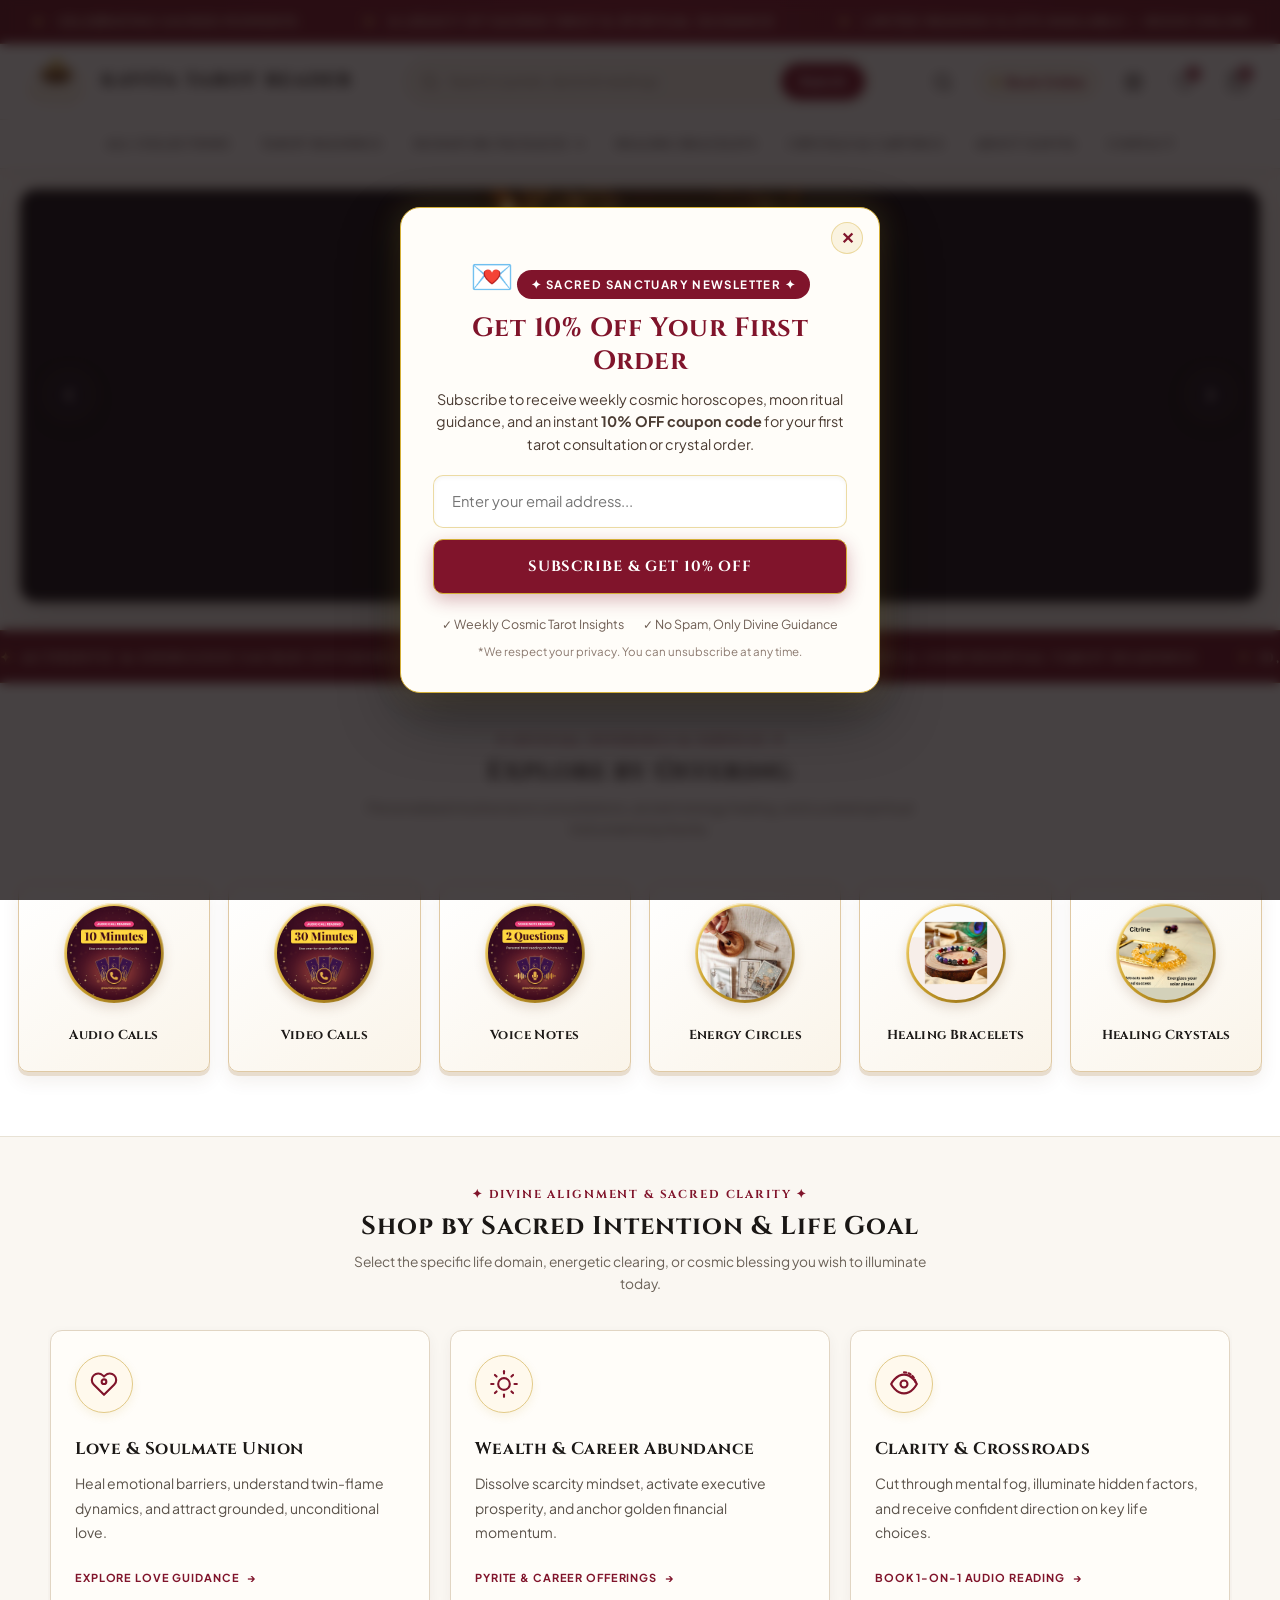
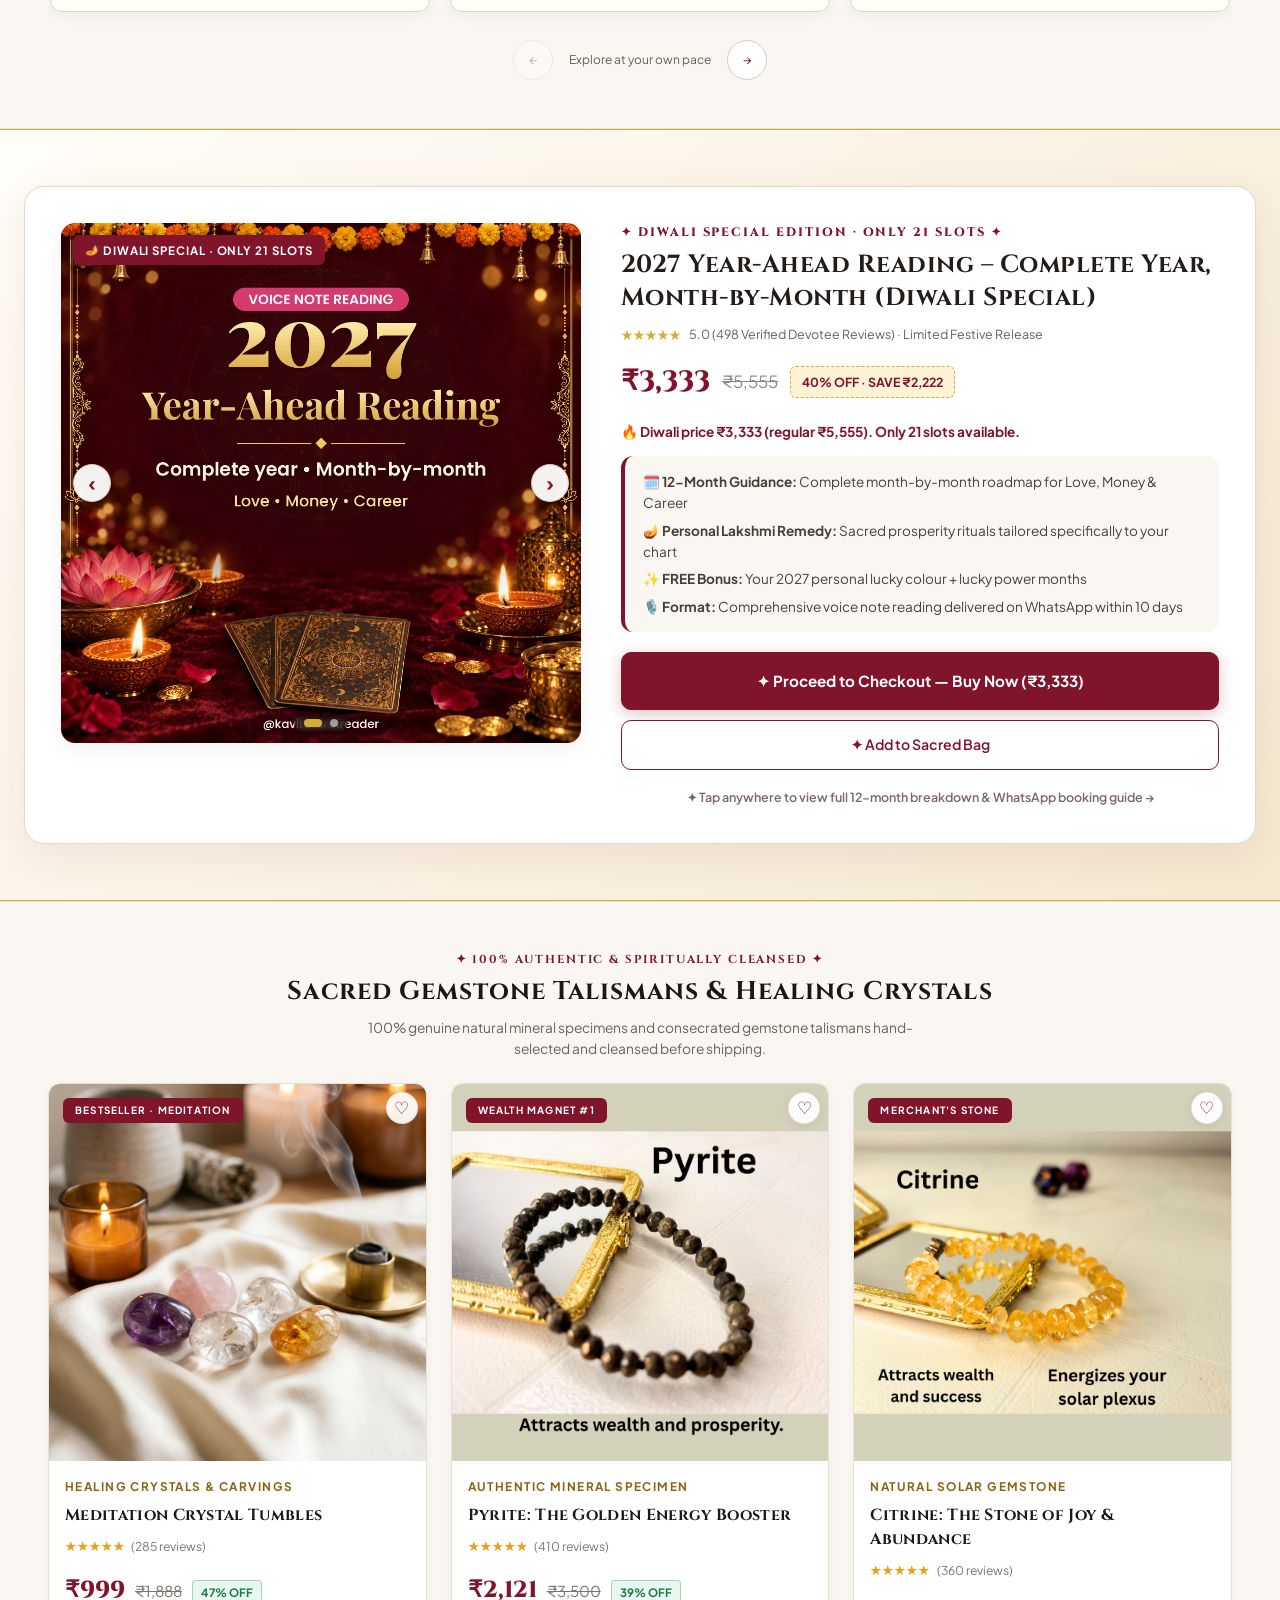
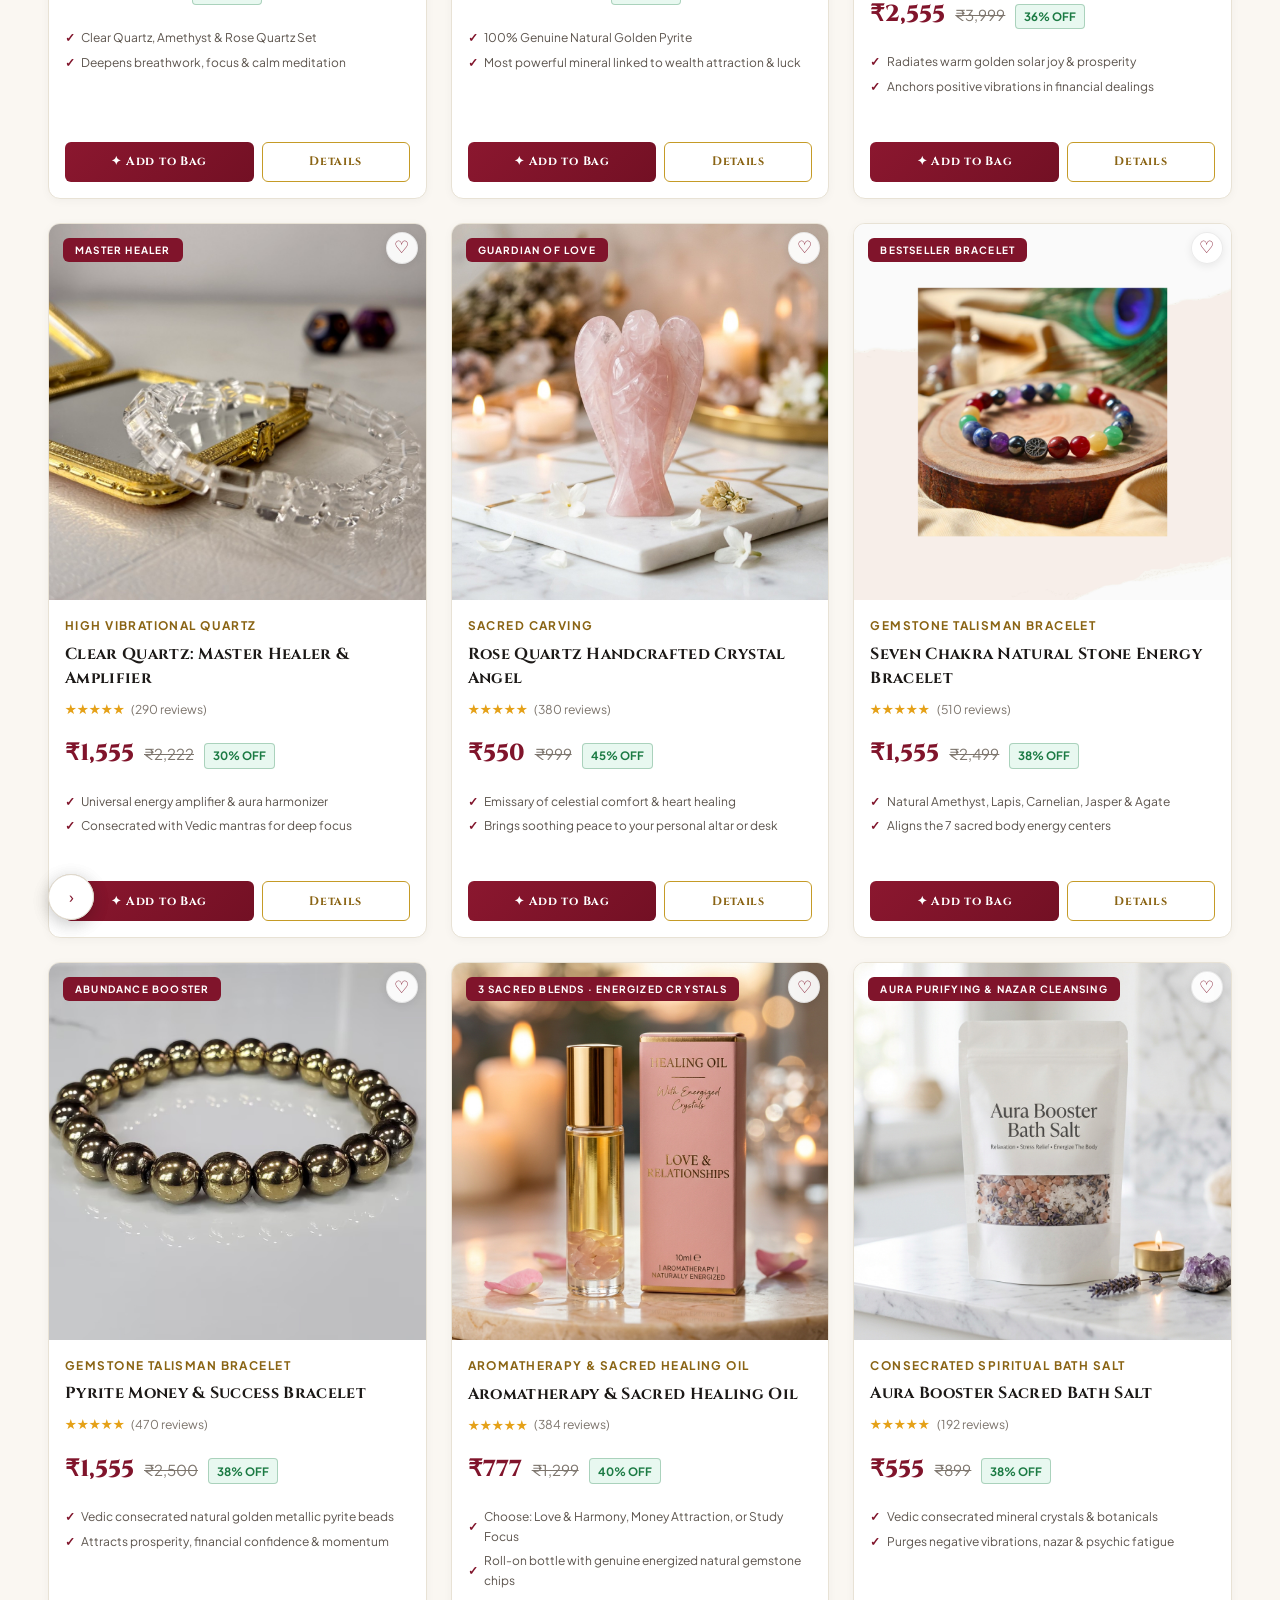
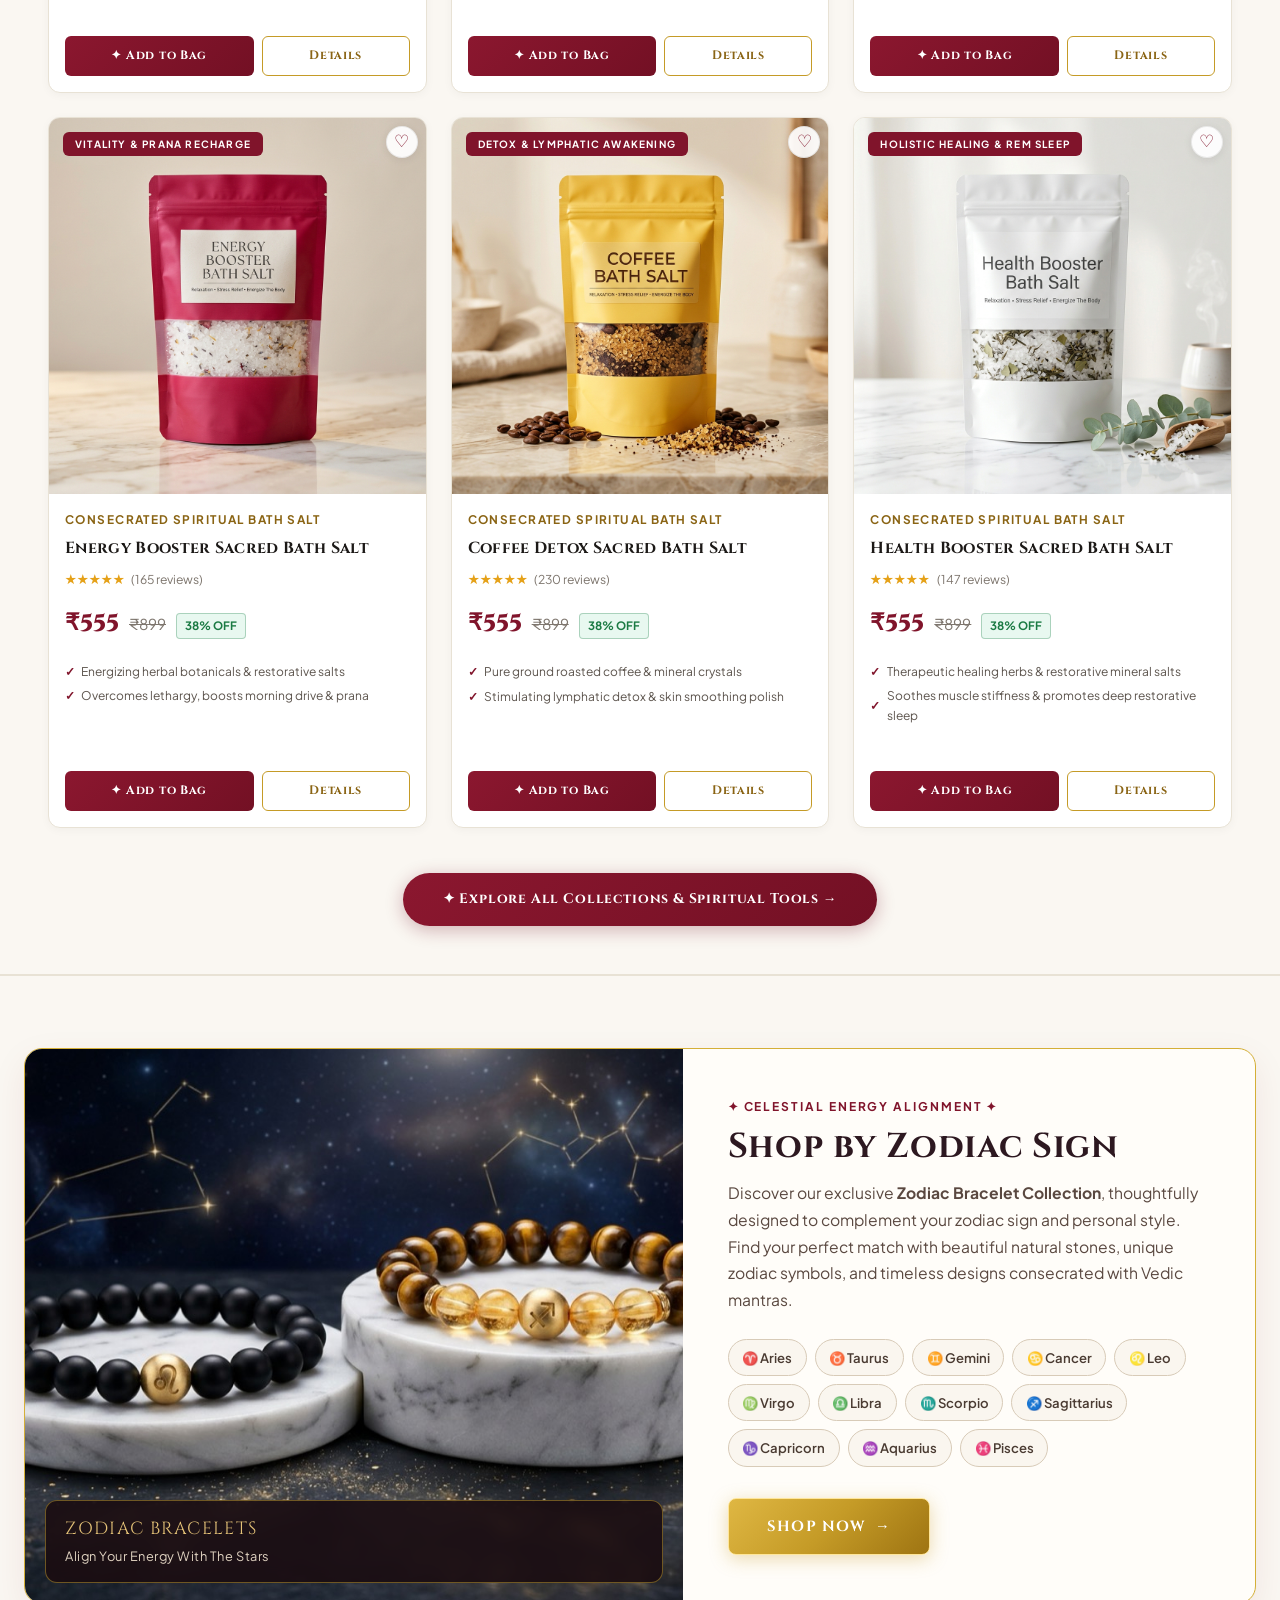
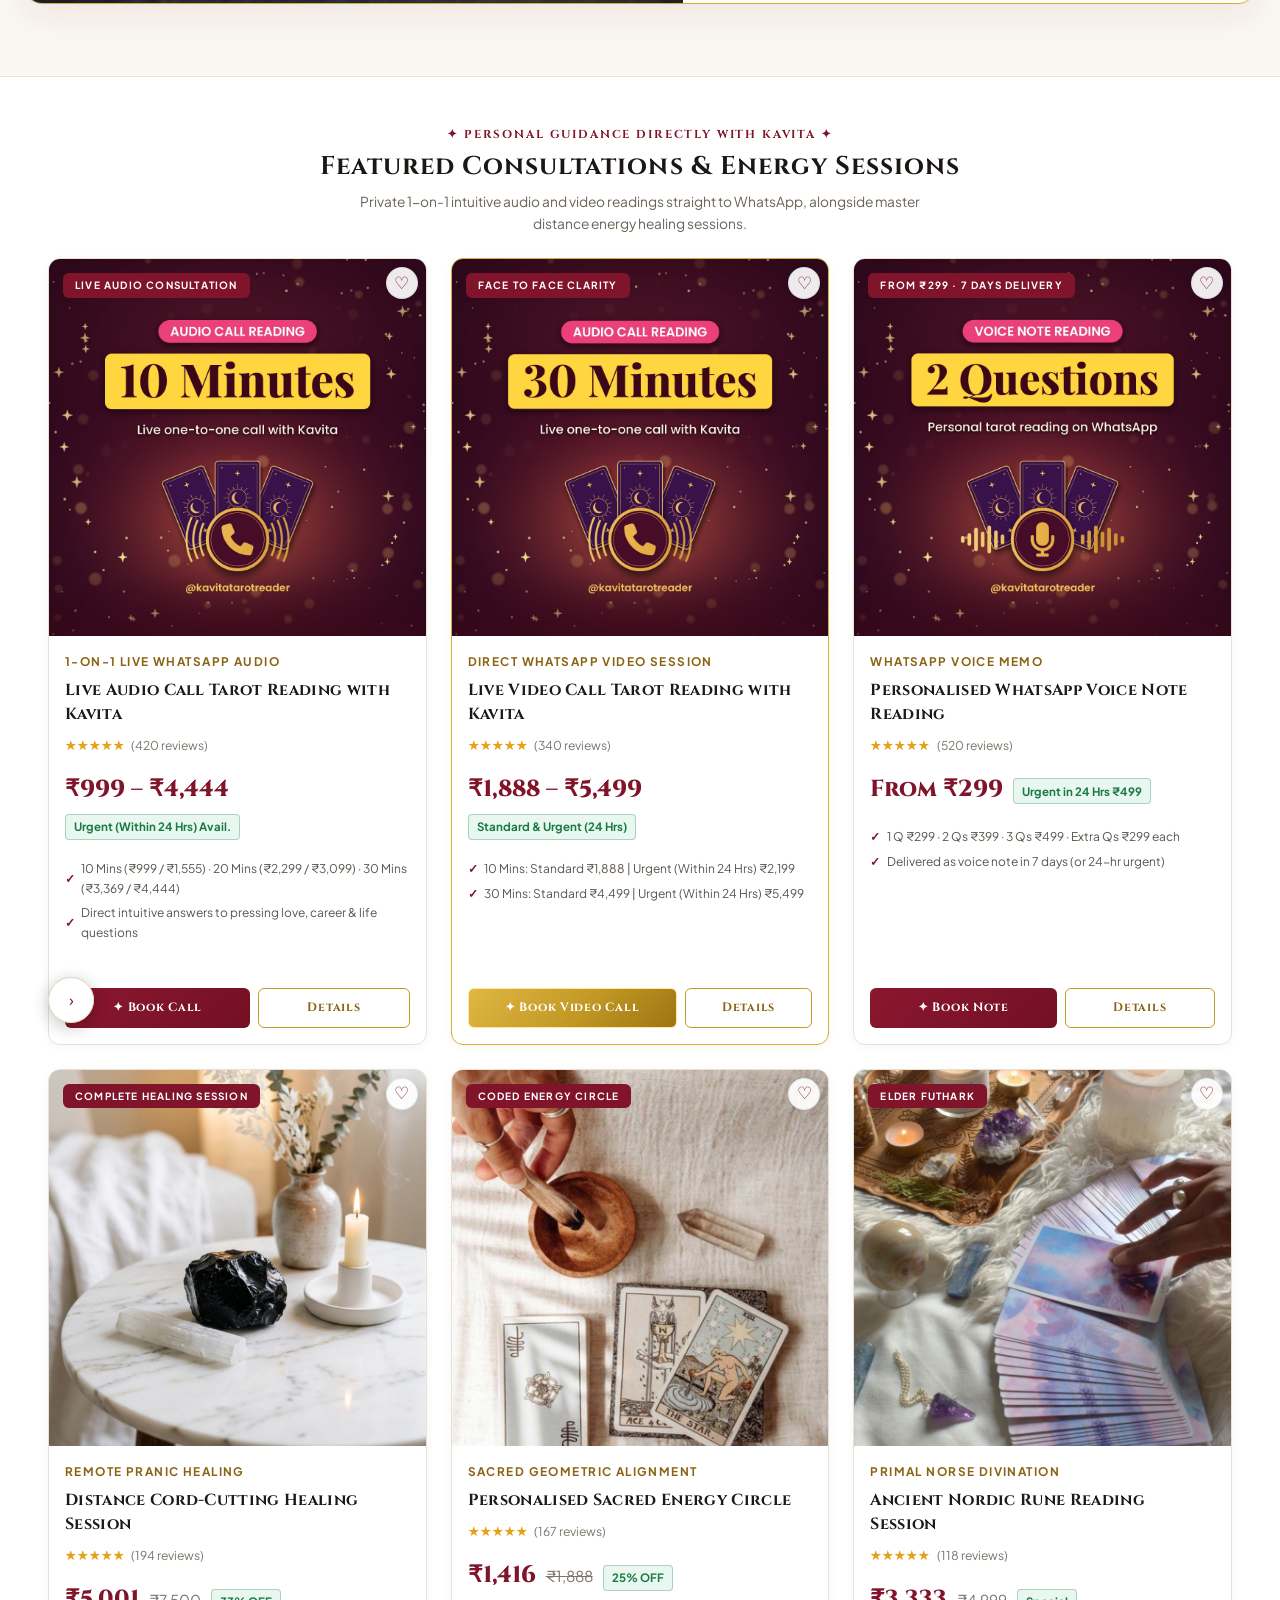
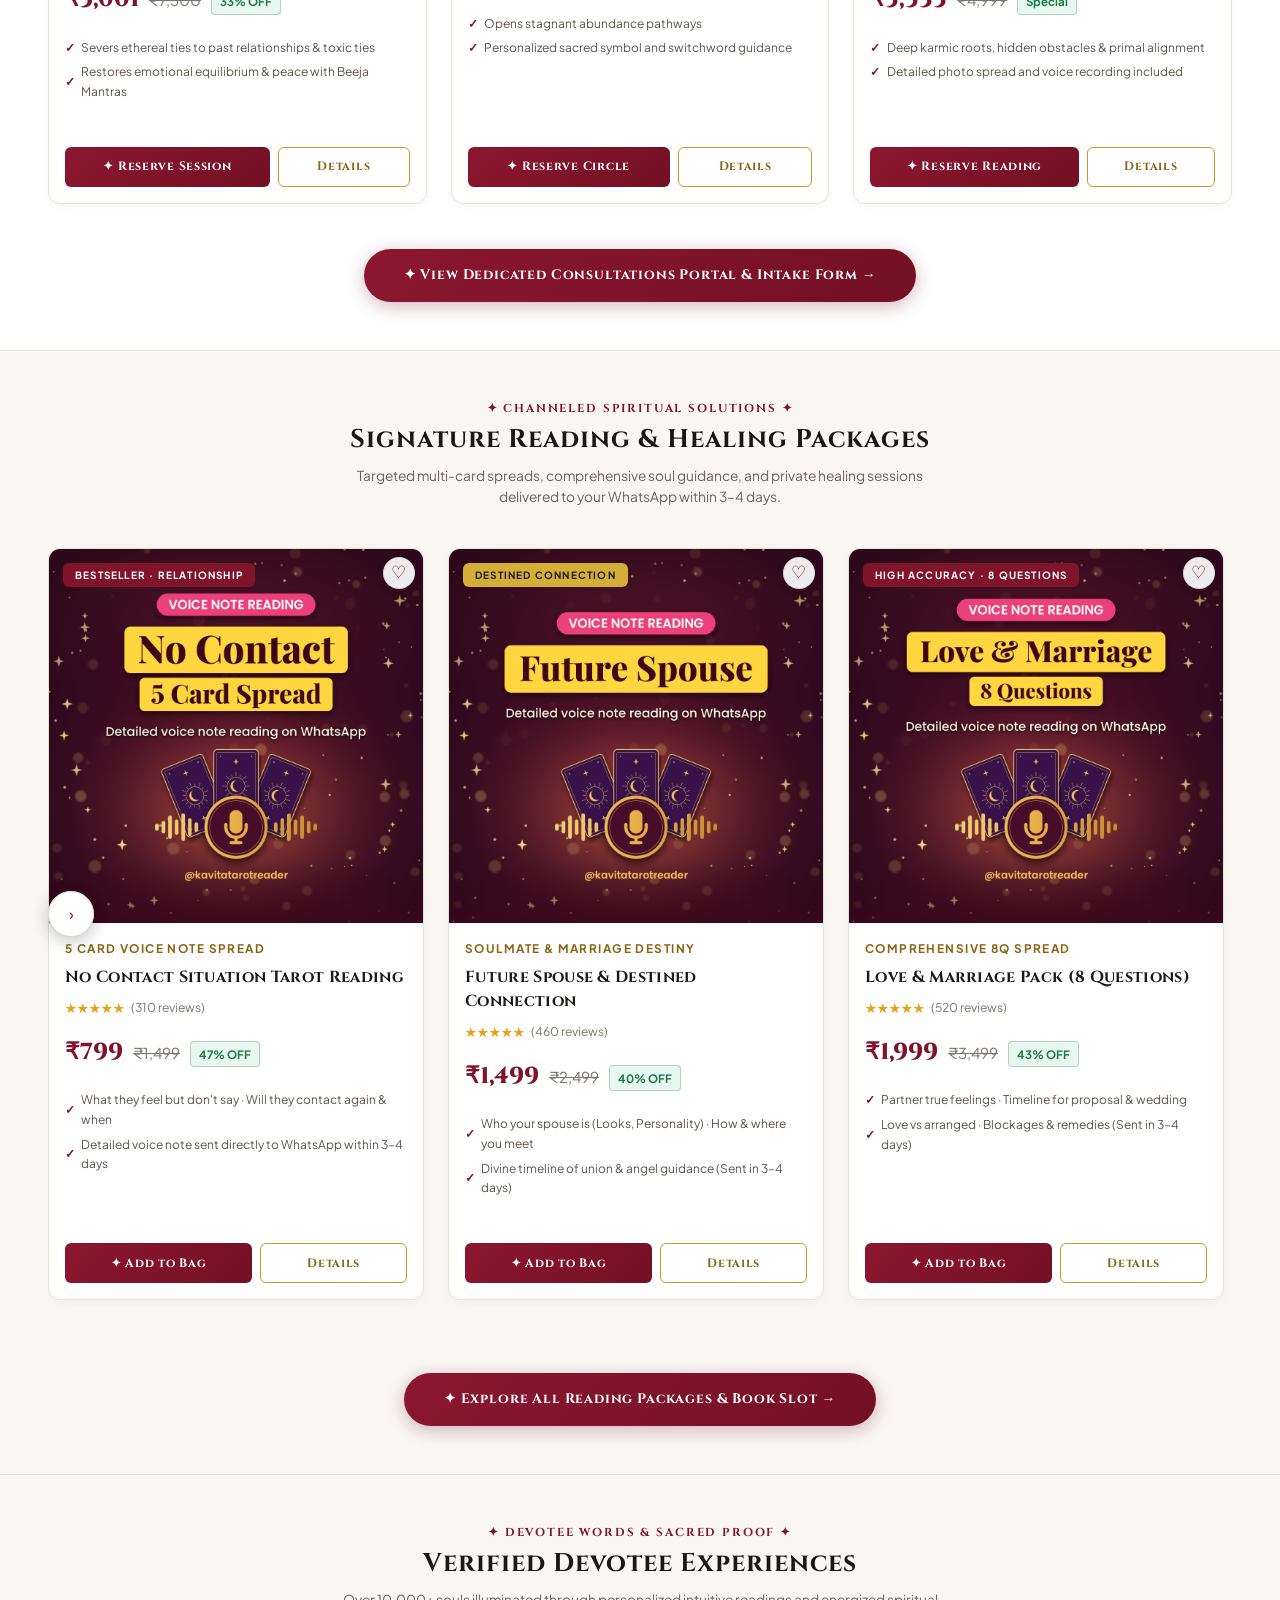
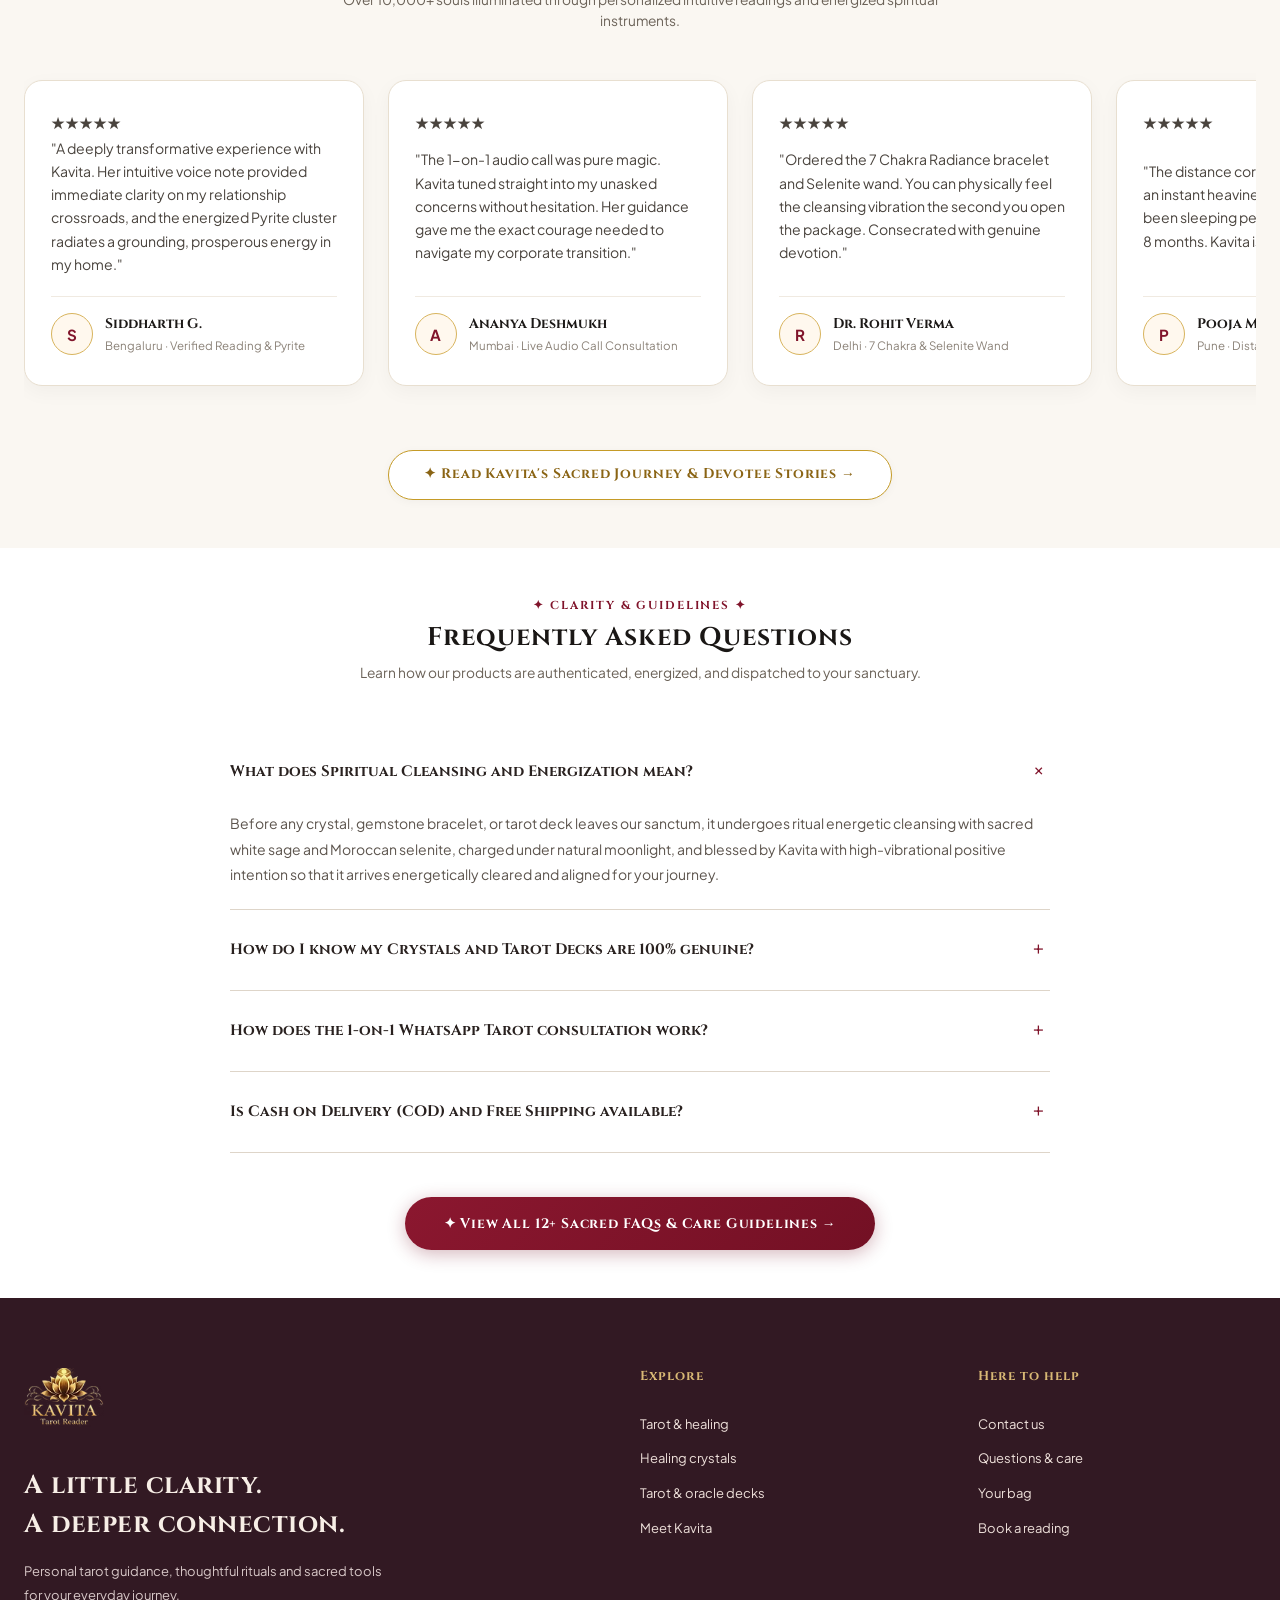
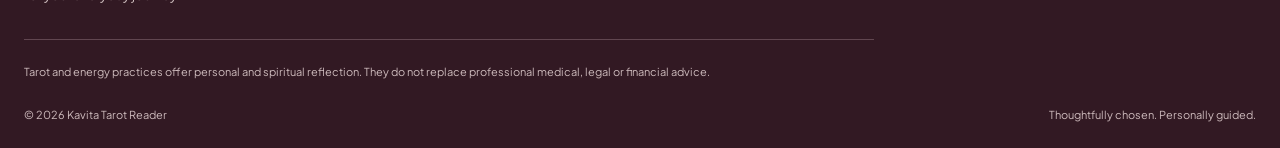
==== commit 976821ff: "feat(branding): add high-res gold lotus logo favicon across all storefront pages and Shopify theme" ====
--- a/index.html
+++ b/index.html
@@ -4,6 +4,12 @@
   <meta charset="utf-8">
   <meta name="viewport" content="width=device-width, initial-scale=1">
   <title>KAVITA TAROT READER — Sacred Tarot, Intuitive Guidance & Energy Healing</title>
+  <!-- Favicon & Brand Icons -->
+  <link rel="icon" type="image/x-icon" href="assets/favicon.ico">
+  <link rel="icon" type="image/png" sizes="32x32" href="assets/kavita-favicon-32x32.png">
+  <link rel="icon" type="image/png" sizes="192x192" href="assets/kavita-favicon.png">
+  <link rel="apple-touch-icon" sizes="180x180" href="assets/apple-touch-icon.png">
+
   
   <!-- Fonts: Cinzel & Plus Jakarta Sans -->
   <link rel="preconnect" href="https://fonts.googleapis.com">
